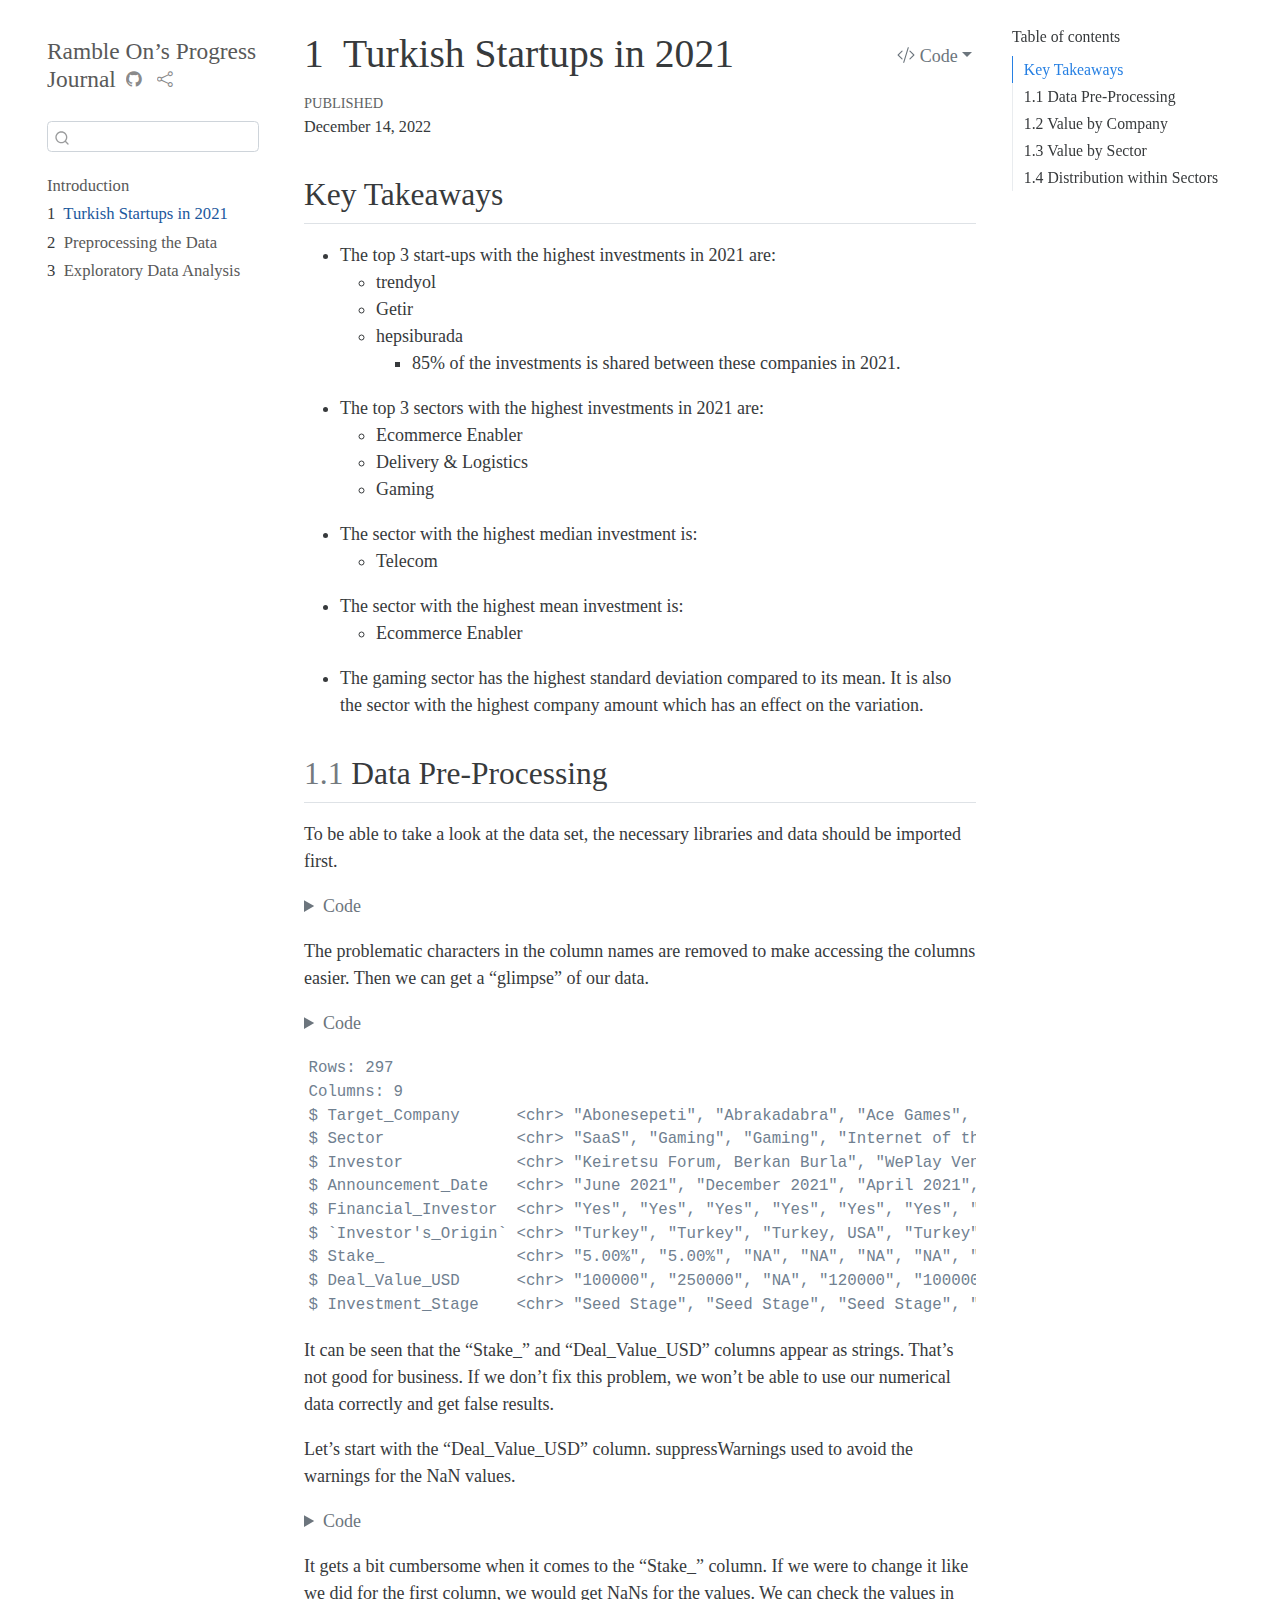
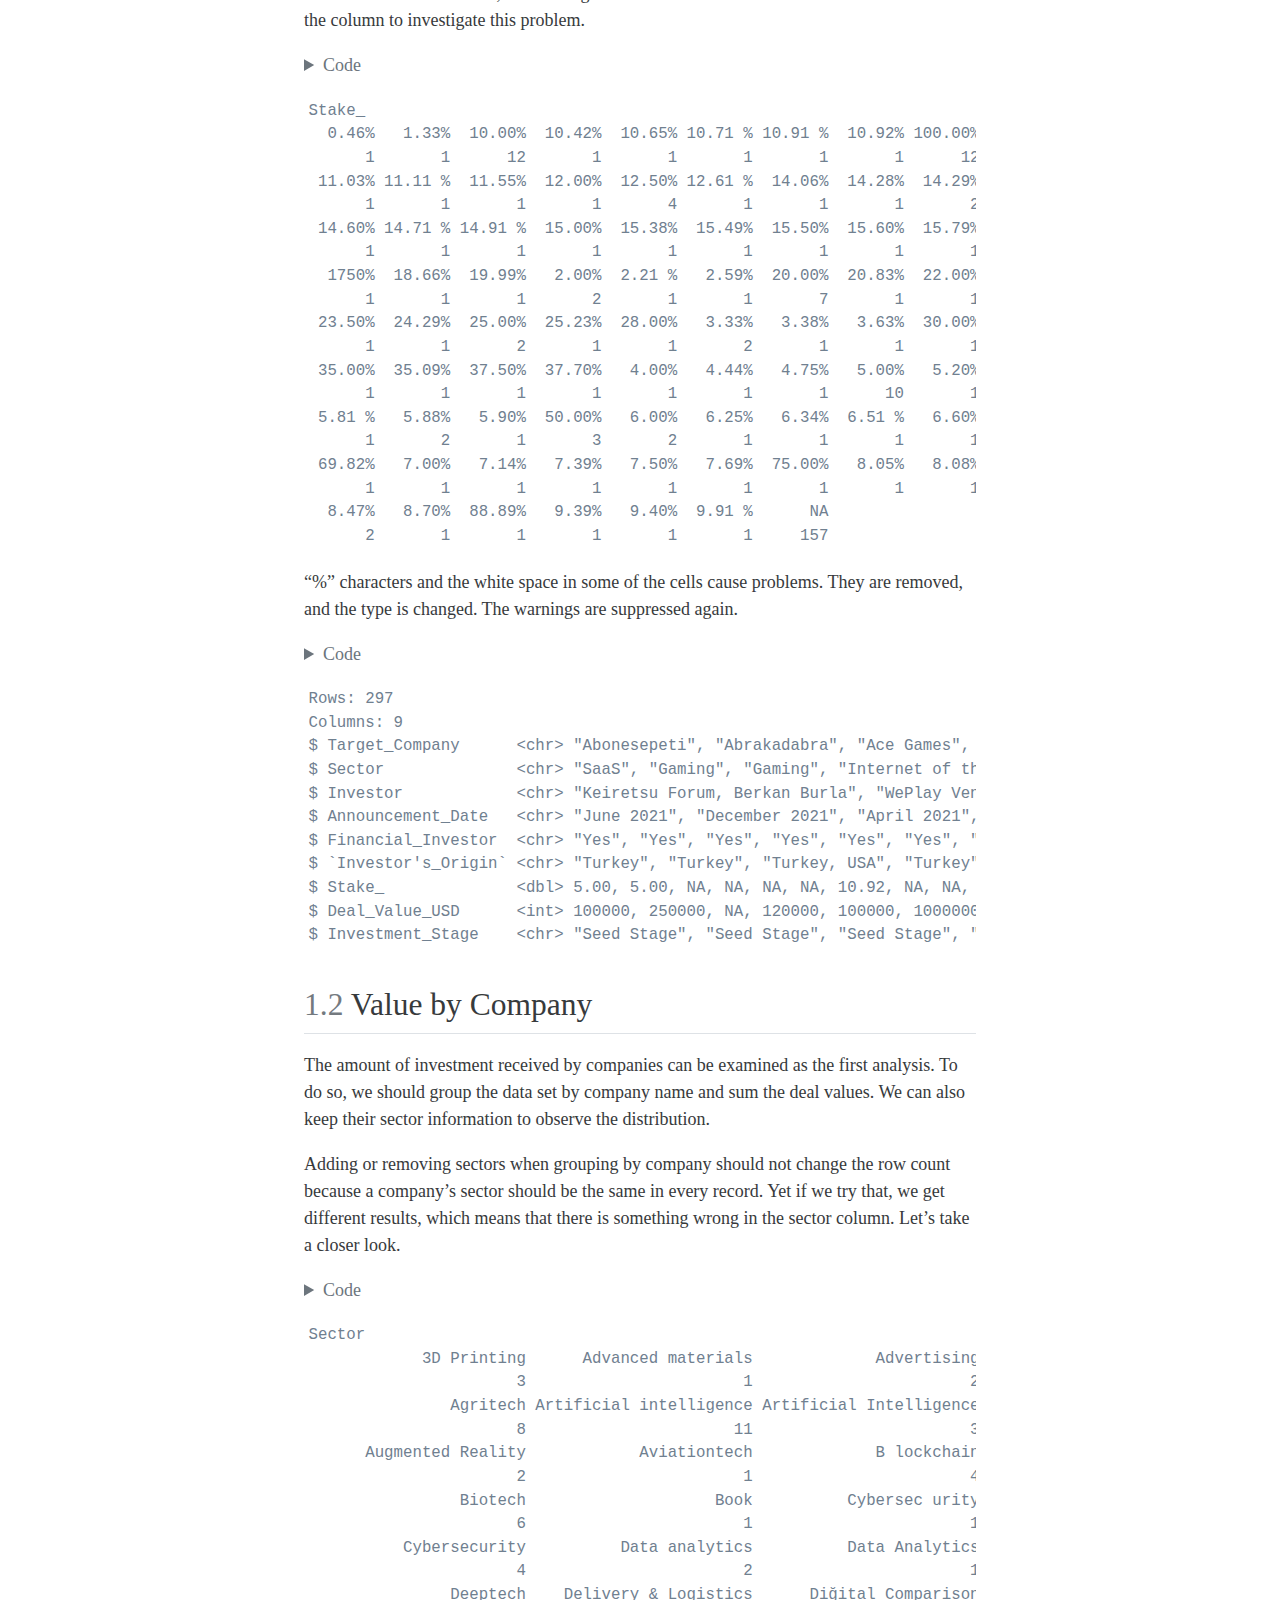
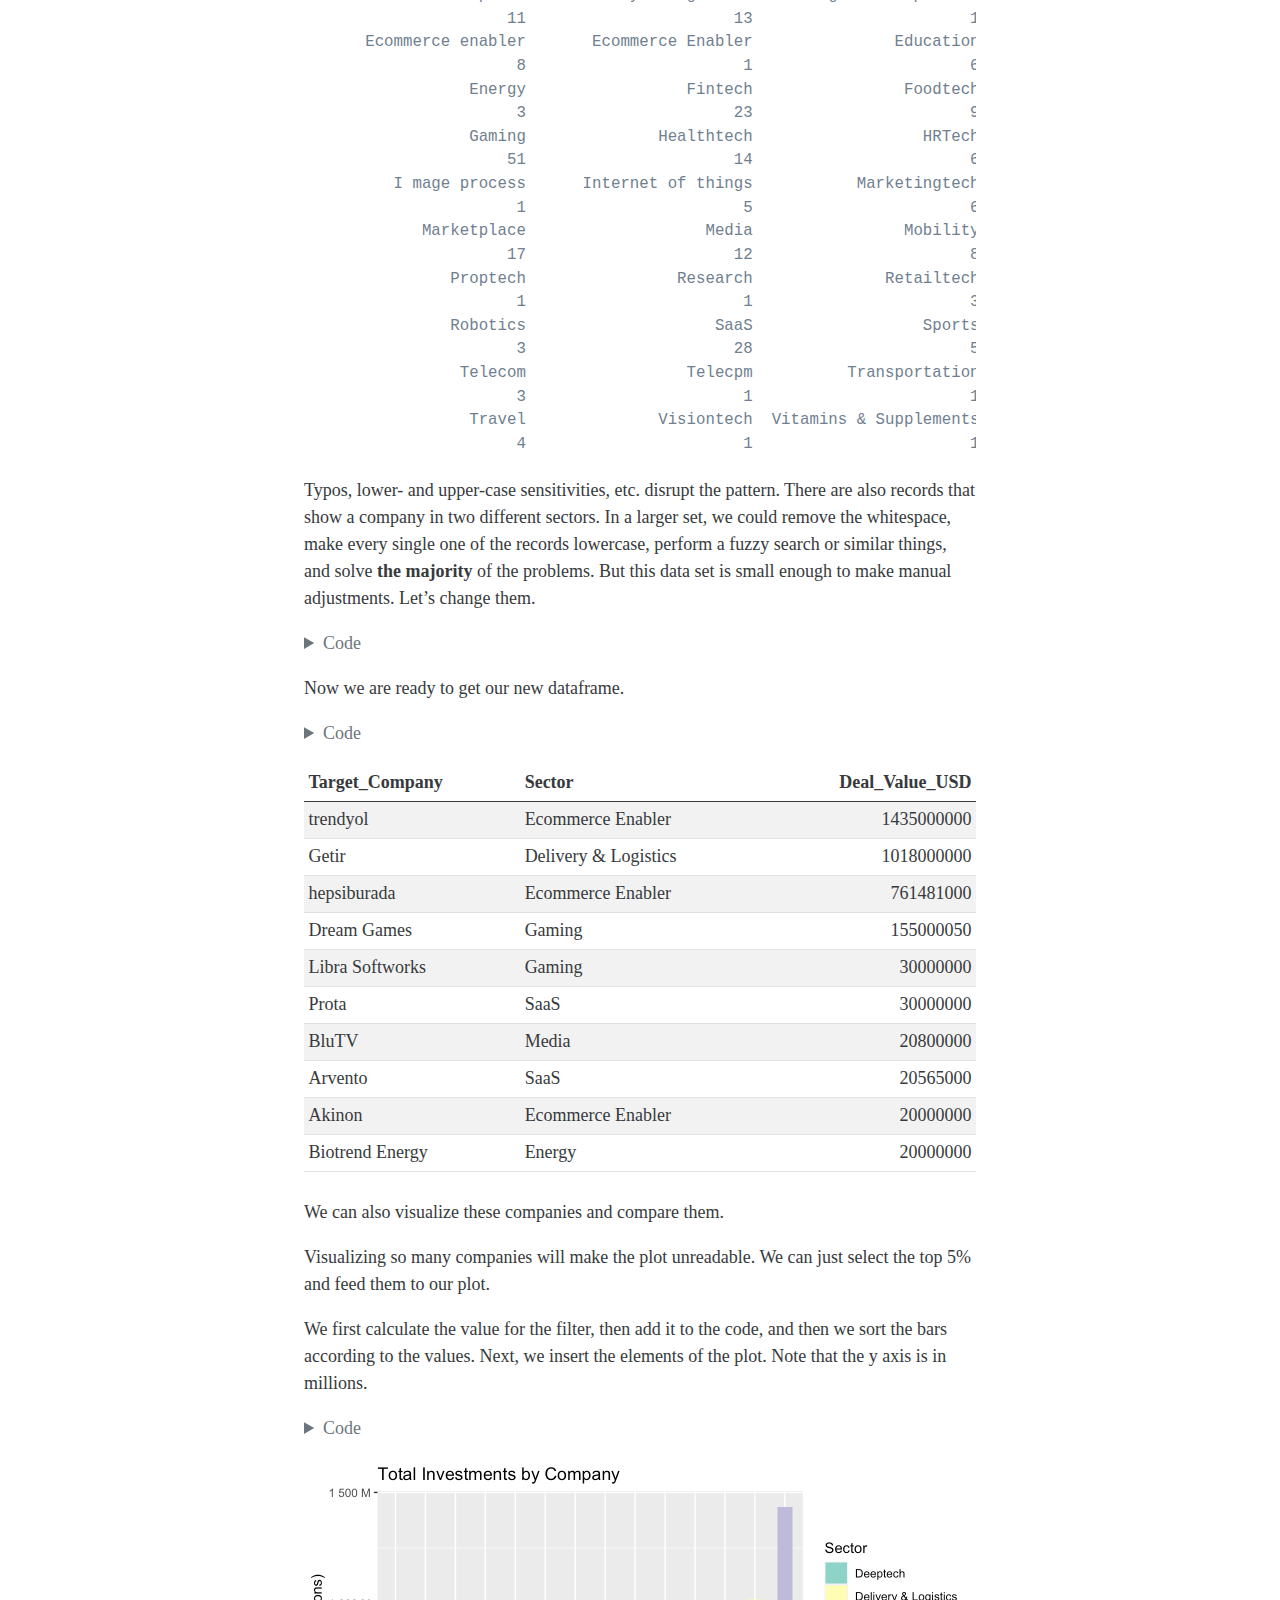
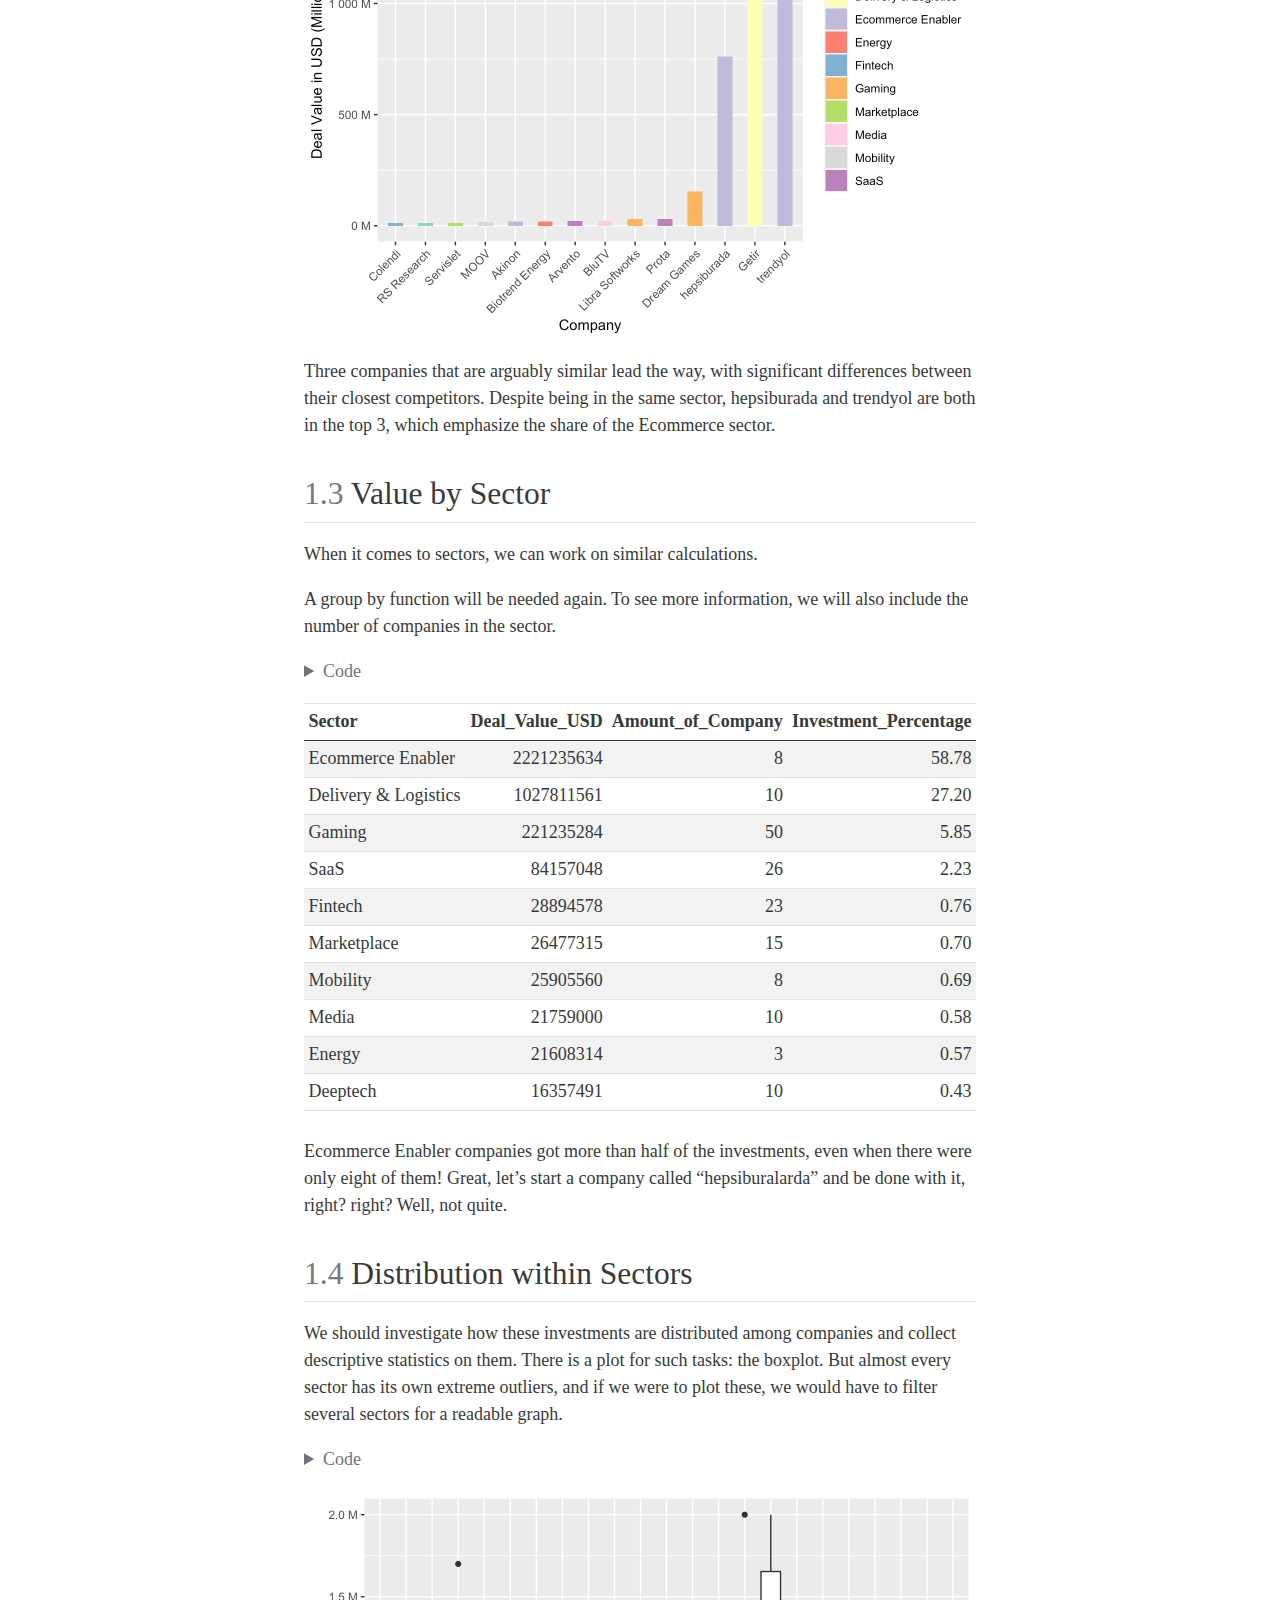
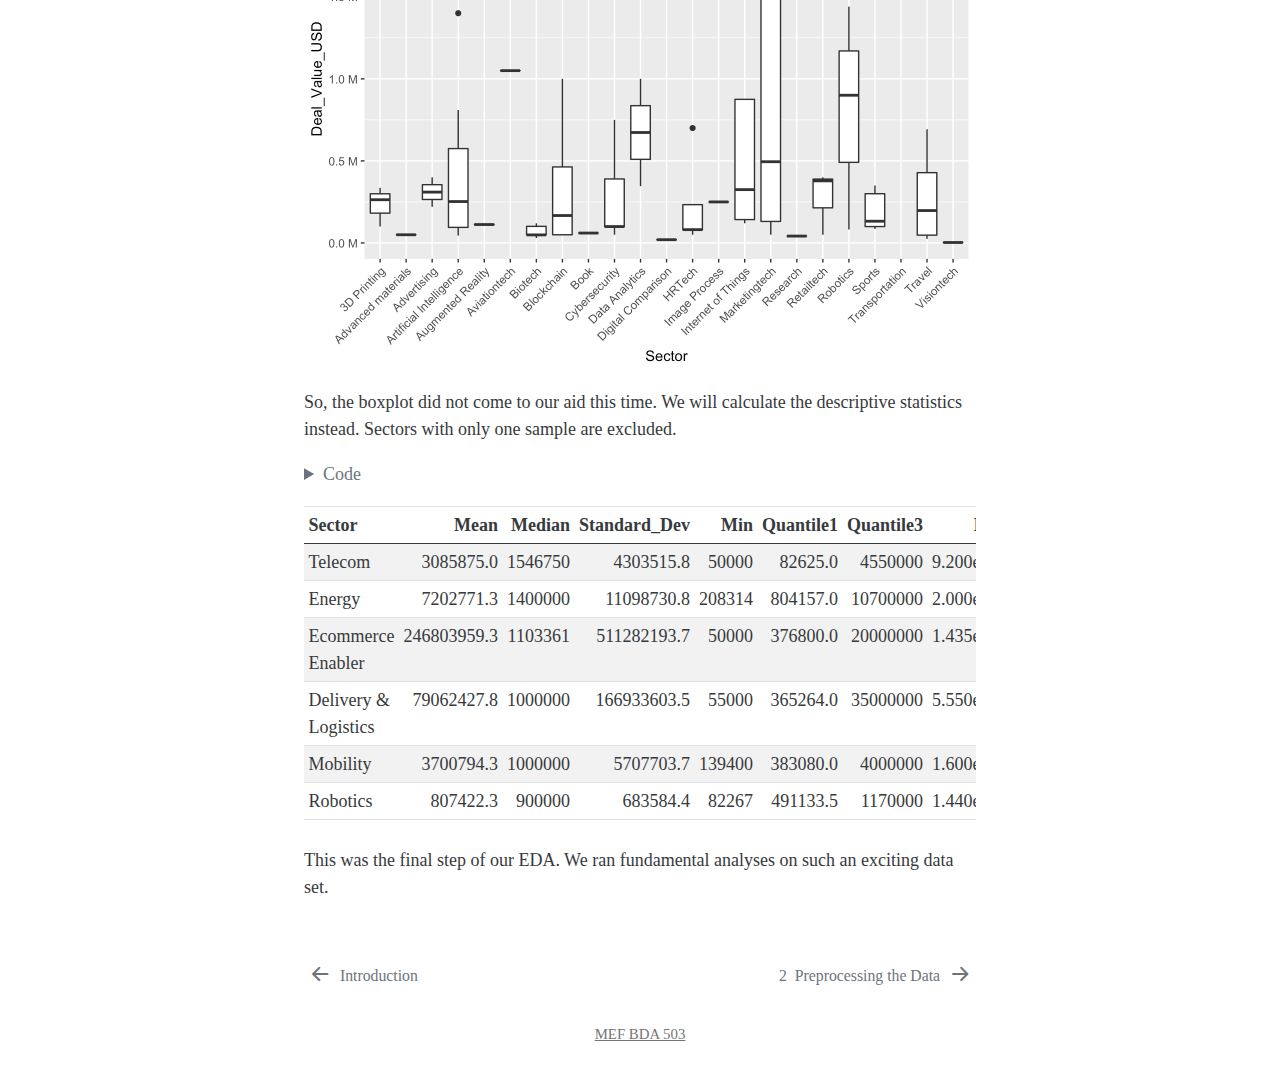
==== docs/assignment1.html @ be157055 "eda-2" ====
<!DOCTYPE html>
<html xmlns="http://www.w3.org/1999/xhtml" lang="en" xml:lang="en"><head>

<meta charset="utf-8">
<meta name="generator" content="quarto-1.1.251">

<meta name="viewport" content="width=device-width, initial-scale=1.0, user-scalable=yes">

<meta name="dcterms.date" content="2022-12-14">

<title>Ramble On’s Progress Journal - 1&nbsp; Turkish Startups in 2021</title>
<style>
code{white-space: pre-wrap;}
span.smallcaps{font-variant: small-caps;}
div.columns{display: flex; gap: min(4vw, 1.5em);}
div.column{flex: auto; overflow-x: auto;}
div.hanging-indent{margin-left: 1.5em; text-indent: -1.5em;}
ul.task-list{list-style: none;}
ul.task-list li input[type="checkbox"] {
  width: 0.8em;
  margin: 0 0.8em 0.2em -1.6em;
  vertical-align: middle;
}
pre > code.sourceCode { white-space: pre; position: relative; }
pre > code.sourceCode > span { display: inline-block; line-height: 1.25; }
pre > code.sourceCode > span:empty { height: 1.2em; }
.sourceCode { overflow: visible; }
code.sourceCode > span { color: inherit; text-decoration: inherit; }
div.sourceCode { margin: 1em 0; }
pre.sourceCode { margin: 0; }
@media screen {
div.sourceCode { overflow: auto; }
}
@media print {
pre > code.sourceCode { white-space: pre-wrap; }
pre > code.sourceCode > span { text-indent: -5em; padding-left: 5em; }
}
pre.numberSource code
  { counter-reset: source-line 0; }
pre.numberSource code > span
  { position: relative; left: -4em; counter-increment: source-line; }
pre.numberSource code > span > a:first-child::before
  { content: counter(source-line);
    position: relative; left: -1em; text-align: right; vertical-align: baseline;
    border: none; display: inline-block;
    -webkit-touch-callout: none; -webkit-user-select: none;
    -khtml-user-select: none; -moz-user-select: none;
    -ms-user-select: none; user-select: none;
    padding: 0 4px; width: 4em;
    color: #aaaaaa;
  }
pre.numberSource { margin-left: 3em; border-left: 1px solid #aaaaaa;  padding-left: 4px; }
div.sourceCode
  {   }
@media screen {
pre > code.sourceCode > span > a:first-child::before { text-decoration: underline; }
}
code span.al { color: #ff0000; font-weight: bold; } /* Alert */
code span.an { color: #60a0b0; font-weight: bold; font-style: italic; } /* Annotation */
code span.at { color: #7d9029; } /* Attribute */
code span.bn { color: #40a070; } /* BaseN */
code span.bu { color: #008000; } /* BuiltIn */
code span.cf { color: #007020; font-weight: bold; } /* ControlFlow */
code span.ch { color: #4070a0; } /* Char */
code span.cn { color: #880000; } /* Constant */
code span.co { color: #60a0b0; font-style: italic; } /* Comment */
code span.cv { color: #60a0b0; font-weight: bold; font-style: italic; } /* CommentVar */
code span.do { color: #ba2121; font-style: italic; } /* Documentation */
code span.dt { color: #902000; } /* DataType */
code span.dv { color: #40a070; } /* DecVal */
code span.er { color: #ff0000; font-weight: bold; } /* Error */
code span.ex { } /* Extension */
code span.fl { color: #40a070; } /* Float */
code span.fu { color: #06287e; } /* Function */
code span.im { color: #008000; font-weight: bold; } /* Import */
code span.in { color: #60a0b0; font-weight: bold; font-style: italic; } /* Information */
code span.kw { color: #007020; font-weight: bold; } /* Keyword */
code span.op { color: #666666; } /* Operator */
code span.ot { color: #007020; } /* Other */
code span.pp { color: #bc7a00; } /* Preprocessor */
code span.sc { color: #4070a0; } /* SpecialChar */
code span.ss { color: #bb6688; } /* SpecialString */
code span.st { color: #4070a0; } /* String */
code span.va { color: #19177c; } /* Variable */
code span.vs { color: #4070a0; } /* VerbatimString */
code span.wa { color: #60a0b0; font-weight: bold; font-style: italic; } /* Warning */
</style>


<script src="site_libs/quarto-nav/quarto-nav.js"></script>
<script src="site_libs/quarto-nav/headroom.min.js"></script>
<script src="site_libs/clipboard/clipboard.min.js"></script>
<script src="site_libs/quarto-search/autocomplete.umd.js"></script>
<script src="site_libs/quarto-search/fuse.min.js"></script>
<script src="site_libs/quarto-search/quarto-search.js"></script>
<meta name="quarto:offset" content="./">
<link href="./Preprocessing.html" rel="next">
<link href="./index.html" rel="prev">
<script src="site_libs/quarto-html/quarto.js"></script>
<script src="site_libs/quarto-html/popper.min.js"></script>
<script src="site_libs/quarto-html/tippy.umd.min.js"></script>
<script src="site_libs/quarto-html/anchor.min.js"></script>
<link href="site_libs/quarto-html/tippy.css" rel="stylesheet">
<link href="site_libs/quarto-html/quarto-syntax-highlighting.css" rel="stylesheet" id="quarto-text-highlighting-styles">
<script src="site_libs/bootstrap/bootstrap.min.js"></script>
<link href="site_libs/bootstrap/bootstrap-icons.css" rel="stylesheet">
<link href="site_libs/bootstrap/bootstrap.min.css" rel="stylesheet" id="quarto-bootstrap" data-mode="light">
<script id="quarto-search-options" type="application/json">{
  "location": "sidebar",
  "copy-button": false,
  "collapse-after": 3,
  "panel-placement": "start",
  "type": "textbox",
  "limit": 20,
  "language": {
    "search-no-results-text": "No results",
    "search-matching-documents-text": "matching documents",
    "search-copy-link-title": "Copy link to search",
    "search-hide-matches-text": "Hide additional matches",
    "search-more-match-text": "more match in this document",
    "search-more-matches-text": "more matches in this document",
    "search-clear-button-title": "Clear",
    "search-detached-cancel-button-title": "Cancel",
    "search-submit-button-title": "Submit"
  }
}</script>


</head>

<body class="nav-sidebar floating">

<div id="quarto-search-results"></div>
  <header id="quarto-header" class="headroom fixed-top">
  <nav class="quarto-secondary-nav" data-bs-toggle="collapse" data-bs-target="#quarto-sidebar" aria-controls="quarto-sidebar" aria-expanded="false" aria-label="Toggle sidebar navigation" onclick="if (window.quartoToggleHeadroom) { window.quartoToggleHeadroom(); }">
    <div class="container-fluid d-flex justify-content-between">
      <h1 class="quarto-secondary-nav-title"><span class="chapter-number">1</span>&nbsp; <span class="chapter-title">Turkish Startups in 2021</span></h1>
      <button type="button" class="quarto-btn-toggle btn" aria-label="Show secondary navigation">
        <i class="bi bi-chevron-right"></i>
      </button>
    </div>
  </nav>
</header>
<!-- content -->
<div id="quarto-content" class="quarto-container page-columns page-rows-contents page-layout-article">
<!-- sidebar -->
  <nav id="quarto-sidebar" class="sidebar collapse sidebar-navigation floating overflow-auto">
    <div class="pt-lg-2 mt-2 text-left sidebar-header">
    <div class="sidebar-title mb-0 py-0">
      <a href="./">Ramble On’s Progress Journal</a> 
        <div class="sidebar-tools-main">
    <a href="https://github.com/pjournal/mef06g-ramble-on" title="Source Code" class="sidebar-tool px-1"><i class="bi bi-github"></i></a>
    <a href="" title="Share" id="sidebar-tool-dropdown-0" class="sidebar-tool dropdown-toggle px-1" data-bs-toggle="dropdown" aria-expanded="false"><i class="bi bi-share"></i></a>
    <ul class="dropdown-menu" aria-labelledby="sidebar-tool-dropdown-0">
        <li>
          <a class="dropdown-item sidebar-tools-main-item" href="https://twitter.com/intent/tweet?url=|url|">
            <i class="bi bi-bi-twitter pe-1"></i>
          Twitter
          </a>
        </li>
        <li>
          <a class="dropdown-item sidebar-tools-main-item" href="https://www.facebook.com/sharer/sharer.php?u=|url|">
            <i class="bi bi-bi-facebook pe-1"></i>
          Facebook
          </a>
        </li>
    </ul>
</div>
    </div>
      </div>
      <div class="mt-2 flex-shrink-0 align-items-center">
        <div class="sidebar-search">
        <div id="quarto-search" class="" title="Search"></div>
        </div>
      </div>
    <div class="sidebar-menu-container"> 
    <ul class="list-unstyled mt-1">
        <li class="sidebar-item">
  <div class="sidebar-item-container"> 
  <a href="./index.html" class="sidebar-item-text sidebar-link">Introduction</a>
  </div>
</li>
        <li class="sidebar-item">
  <div class="sidebar-item-container"> 
  <a href="./assignment1.html" class="sidebar-item-text sidebar-link active"><span class="chapter-number">1</span>&nbsp; <span class="chapter-title">Turkish Startups in 2021</span></a>
  </div>
</li>
        <li class="sidebar-item">
  <div class="sidebar-item-container"> 
  <a href="./Preprocessing.html" class="sidebar-item-text sidebar-link"><span class="chapter-number">2</span>&nbsp; <span class="chapter-title">Preprocessing the Data</span></a>
  </div>
</li>
        <li class="sidebar-item">
  <div class="sidebar-item-container"> 
  <a href="./Exploratory Data Analysis.html" class="sidebar-item-text sidebar-link"><span class="chapter-number">3</span>&nbsp; <span class="chapter-title">Exploratory Data Analysis</span></a>
  </div>
</li>
    </ul>
    </div>
</nav>
<!-- margin-sidebar -->
    <div id="quarto-margin-sidebar" class="sidebar margin-sidebar">
        <nav id="TOC" role="doc-toc" class="toc-active">
    <h2 id="toc-title">Table of contents</h2>
   
  <ul>
  <li><a href="#key-takeaways" id="toc-key-takeaways" class="nav-link active" data-scroll-target="#key-takeaways">Key Takeaways</a></li>
  <li><a href="#data-pre-processing" id="toc-data-pre-processing" class="nav-link" data-scroll-target="#data-pre-processing"><span class="toc-section-number">1.1</span>  Data Pre-Processing</a></li>
  <li><a href="#value-by-company" id="toc-value-by-company" class="nav-link" data-scroll-target="#value-by-company"><span class="toc-section-number">1.2</span>  Value by Company</a></li>
  <li><a href="#value-by-sector" id="toc-value-by-sector" class="nav-link" data-scroll-target="#value-by-sector"><span class="toc-section-number">1.3</span>  Value by Sector</a></li>
  <li><a href="#distribution-within-sectors" id="toc-distribution-within-sectors" class="nav-link" data-scroll-target="#distribution-within-sectors"><span class="toc-section-number">1.4</span>  Distribution within Sectors</a></li>
  </ul>
</nav>
    </div>
<!-- main -->
<main class="content" id="quarto-document-content">

<header id="title-block-header" class="quarto-title-block default">
<div class="quarto-title">
<div class="quarto-title-block"><div><h1 class="title d-none d-lg-block"><span class="chapter-number">1</span>&nbsp; <span class="chapter-title">Turkish Startups in 2021</span></h1><button type="button" class="btn code-tools-button dropdown-toggle" id="quarto-code-tools-menu" data-bs-toggle="dropdown" aria-expanded="false"><i class="bi"></i> Code</button><ul class="dropdown-menu dropdown-menu-end" aria-labelelledby="quarto-code-tools-menu"><li><a id="quarto-show-all-code" class="dropdown-item" href="javascript:void(0)" role="button">Show All Code</a></li><li><a id="quarto-hide-all-code" class="dropdown-item" href="javascript:void(0)" role="button">Hide All Code</a></li><li><hr class="dropdown-divider"></li><li><a id="quarto-view-source" class="dropdown-item" href="javascript:void(0)" role="button">View Source</a></li></ul></div></div>
</div>



<div class="quarto-title-meta">

    
    <div>
    <div class="quarto-title-meta-heading">Published</div>
    <div class="quarto-title-meta-contents">
      <p class="date">December 14, 2022</p>
    </div>
  </div>
    
  </div>
  

</header>

<style>
body {
  font-family: Calibri;
}
pre {
  color: #708090
}

</style>
<section id="key-takeaways" class="level2 unnumbered">
<h2 class="unnumbered anchored" data-anchor-id="key-takeaways">Key Takeaways</h2>
<ul>
<li>The top 3 start-ups with the highest investments in 2021 are:
<ul>
<li>trendyol</li>
<li>Getir</li>
<li>hepsiburada
<ul>
<li>85% of the investments is shared between these companies in 2021.</li>
</ul></li>
</ul></li>
<li>The top 3 sectors with the highest investments in 2021 are:
<ul>
<li>Ecommerce Enabler</li>
<li>Delivery &amp; Logistics</li>
<li>Gaming</li>
</ul></li>
<li>The sector with the highest median investment is:
<ul>
<li>Telecom</li>
</ul></li>
<li>The sector with the highest mean investment is:
<ul>
<li>Ecommerce Enabler</li>
</ul></li>
<li>The gaming sector has the highest standard deviation compared to its mean. It is also the sector with the highest company amount which has an effect on the variation.</li>
</ul>
</section>
<section id="data-pre-processing" class="level2" data-number="1.1">
<h2 data-number="1.1" class="anchored" data-anchor-id="data-pre-processing"><span class="header-section-number">1.1</span> Data Pre-Processing</h2>
<p>To be able to take a look at the data set, the necessary libraries and data should be imported first.</p>
<div class="cell">
<details>
<summary>Code</summary>
<div class="sourceCode cell-code" id="cb1"><pre class="sourceCode r code-with-copy"><code class="sourceCode r"><span id="cb1-1"><a href="#cb1-1" aria-hidden="true" tabindex="-1"></a><span class="co"># install.packages("readxl")</span></span>
<span id="cb1-2"><a href="#cb1-2" aria-hidden="true" tabindex="-1"></a><span class="co"># install.package(kni)</span></span>
<span id="cb1-3"><a href="#cb1-3" aria-hidden="true" tabindex="-1"></a><span class="fu">library</span>(readxl)</span>
<span id="cb1-4"><a href="#cb1-4" aria-hidden="true" tabindex="-1"></a><span class="fu">library</span>(knitr)</span>
<span id="cb1-5"><a href="#cb1-5" aria-hidden="true" tabindex="-1"></a><span class="fu">library</span>(ggplot2)</span>
<span id="cb1-6"><a href="#cb1-6" aria-hidden="true" tabindex="-1"></a><span class="fu">library</span>(dplyr)</span>
<span id="cb1-7"><a href="#cb1-7" aria-hidden="true" tabindex="-1"></a><span class="fu">library</span>(scales)</span>
<span id="cb1-8"><a href="#cb1-8" aria-hidden="true" tabindex="-1"></a>df <span class="ot">&lt;-</span> readxl<span class="sc">::</span><span class="fu">read_excel</span>(<span class="st">"assignment1/startup_deals_2021.xlsx"</span>)</span></code><button title="Copy to Clipboard" class="code-copy-button"><i class="bi"></i></button></pre></div>
</details>
</div>
<p>The problematic characters in the column names are removed to make accessing the columns easier. Then we can get a “glimpse” of our data.</p>
<div class="cell">
<details>
<summary>Code</summary>
<div class="sourceCode cell-code" id="cb2"><pre class="sourceCode r code-with-copy"><code class="sourceCode r"><span id="cb2-1"><a href="#cb2-1" aria-hidden="true" tabindex="-1"></a><span class="fu">names</span>(df) <span class="ot">&lt;-</span> <span class="fu">gsub</span>(<span class="st">"%"</span>, <span class="st">""</span>, <span class="fu">names</span>(df))</span>
<span id="cb2-2"><a href="#cb2-2" aria-hidden="true" tabindex="-1"></a><span class="fu">names</span>(df) <span class="ot">&lt;-</span> <span class="fu">gsub</span>(<span class="st">" "</span>, <span class="st">"_"</span>, <span class="fu">names</span>(df))</span>
<span id="cb2-3"><a href="#cb2-3" aria-hidden="true" tabindex="-1"></a><span class="fu">names</span>(df) <span class="ot">&lt;-</span> <span class="fu">gsub</span>(<span class="st">"[()]"</span>, <span class="st">""</span>, <span class="fu">names</span>(df))</span>
<span id="cb2-4"><a href="#cb2-4" aria-hidden="true" tabindex="-1"></a><span class="fu">glimpse</span>(df)</span></code><button title="Copy to Clipboard" class="code-copy-button"><i class="bi"></i></button></pre></div>
</details>
<div class="cell-output cell-output-stdout">
<pre><code>Rows: 297
Columns: 9
$ Target_Company      &lt;chr&gt; "Abonesepeti", "Abrakadabra", "Ace Games", "Adlema…
$ Sector              &lt;chr&gt; "SaaS", "Gaming", "Gaming", "Internet of things", …
$ Investor            &lt;chr&gt; "Keiretsu Forum, Berkan Burla", "WePlay Ventures",…
$ Announcement_Date   &lt;chr&gt; "June 2021", "December 2021", "April 2021", "June …
$ Financial_Investor  &lt;chr&gt; "Yes", "Yes", "Yes", "Yes", "Yes", "Yes", "Yes", "…
$ `Investor's_Origin` &lt;chr&gt; "Turkey", "Turkey", "Turkey, USA", "Turkey", "Turk…
$ Stake_              &lt;chr&gt; "5.00%", "5.00%", "NA", "NA", "NA", "NA", "10.92%"…
$ Deal_Value_USD      &lt;chr&gt; "100000", "250000", "NA", "120000", "100000", "100…
$ Investment_Stage    &lt;chr&gt; "Seed Stage", "Seed Stage", "Seed Stage", "Seed St…</code></pre>
</div>
</div>
<p>It can be seen that the “Stake_” and “Deal_Value_USD” columns appear as strings. That’s not good for business. If we don’t fix this problem, we won’t be able to use our numerical data correctly and get false results.</p>
<p>Let’s start with the “Deal_Value_USD” column. suppressWarnings used to avoid the warnings for the NaN values.</p>
<div class="cell">
<details>
<summary>Code</summary>
<div class="sourceCode cell-code" id="cb4"><pre class="sourceCode r code-with-copy"><code class="sourceCode r"><span id="cb4-1"><a href="#cb4-1" aria-hidden="true" tabindex="-1"></a>df<span class="sc">$</span><span class="st">"Deal_Value_USD"</span><span class="ot">&lt;-</span> <span class="fu">suppressWarnings</span>(<span class="fu">as.integer</span>(df<span class="sc">$</span><span class="st">"Deal_Value_USD"</span>))</span></code><button title="Copy to Clipboard" class="code-copy-button"><i class="bi"></i></button></pre></div>
</details>
</div>
<p>It gets a bit cumbersome when it comes to the “Stake_” column. If we were to change it like we did for the first column, we would get NaNs for the values. We can check the values in the column to investigate this problem.</p>
<div class="cell">
<details>
<summary>Code</summary>
<div class="sourceCode cell-code" id="cb5"><pre class="sourceCode r code-with-copy"><code class="sourceCode r"><span id="cb5-1"><a href="#cb5-1" aria-hidden="true" tabindex="-1"></a><span class="fu">table</span>(df[<span class="st">"Stake_"</span>])</span></code><button title="Copy to Clipboard" class="code-copy-button"><i class="bi"></i></button></pre></div>
</details>
<div class="cell-output cell-output-stdout">
<pre><code>Stake_
  0.46%   1.33%  10.00%  10.42%  10.65% 10.71 % 10.91 %  10.92% 100.00%  11.00% 
      1       1      12       1       1       1       1       1      12       2 
 11.03% 11.11 %  11.55%  12.00%  12.50% 12.61 %  14.06%  14.28%  14.29%  14.30% 
      1       1       1       1       4       1       1       1       2       1 
 14.60% 14.71 % 14.91 %  15.00%  15.38%  15.49%  15.50%  15.60%  15.79%  16.13% 
      1       1       1       1       1       1       1       1       1       2 
  1750%  18.66%  19.99%   2.00%  2.21 %   2.59%  20.00%  20.83%  22.00%  22.73% 
      1       1       1       2       1       1       7       1       1       1 
 23.50%  24.29%  25.00%  25.23%  28.00%   3.33%   3.38%   3.63%  30.00%  33.33% 
      1       1       2       1       1       2       1       1       1       1 
 35.00%  35.09%  37.50%  37.70%   4.00%   4.44%   4.75%   5.00%   5.20%   5.67% 
      1       1       1       1       1       1       1      10       1       1 
 5.81 %   5.88%   5.90%  50.00%   6.00%   6.25%   6.34%  6.51 %   6.60%  60.00% 
      1       2       1       3       2       1       1       1       1       4 
 69.82%   7.00%   7.14%   7.39%   7.50%   7.69%  75.00%   8.05%   8.08%   8.33% 
      1       1       1       1       1       1       1       1       1       1 
  8.47%   8.70%  88.89%   9.39%   9.40%  9.91 %      NA 
      2       1       1       1       1       1     157 </code></pre>
</div>
</div>
<p>“%” characters and the white space in some of the cells cause problems. They are removed, and the type is changed. The warnings are suppressed again.</p>
<div class="cell">
<details>
<summary>Code</summary>
<div class="sourceCode cell-code" id="cb7"><pre class="sourceCode r code-with-copy"><code class="sourceCode r"><span id="cb7-1"><a href="#cb7-1" aria-hidden="true" tabindex="-1"></a>df<span class="sc">$</span><span class="st">"Stake_"</span><span class="ot">&lt;-</span> <span class="fu">gsub</span>(<span class="st">"%"</span>,<span class="st">""</span>, df<span class="sc">$</span><span class="st">"Stake_"</span>) <span class="sc">%&gt;%</span> <span class="fu">trimws</span>(df<span class="sc">$</span><span class="st">"Stake_"</span>, <span class="at">which =</span> <span class="fu">c</span>(<span class="st">"both"</span>)) <span class="sc">%&gt;%</span> <span class="fu">as.numeric</span>(df<span class="sc">$</span><span class="st">"Stake_"</span>)</span>
<span id="cb7-2"><a href="#cb7-2" aria-hidden="true" tabindex="-1"></a><span class="fu">glimpse</span>(df)</span></code><button title="Copy to Clipboard" class="code-copy-button"><i class="bi"></i></button></pre></div>
</details>
<div class="cell-output cell-output-stdout">
<pre><code>Rows: 297
Columns: 9
$ Target_Company      &lt;chr&gt; "Abonesepeti", "Abrakadabra", "Ace Games", "Adlema…
$ Sector              &lt;chr&gt; "SaaS", "Gaming", "Gaming", "Internet of things", …
$ Investor            &lt;chr&gt; "Keiretsu Forum, Berkan Burla", "WePlay Ventures",…
$ Announcement_Date   &lt;chr&gt; "June 2021", "December 2021", "April 2021", "June …
$ Financial_Investor  &lt;chr&gt; "Yes", "Yes", "Yes", "Yes", "Yes", "Yes", "Yes", "…
$ `Investor's_Origin` &lt;chr&gt; "Turkey", "Turkey", "Turkey, USA", "Turkey", "Turk…
$ Stake_              &lt;dbl&gt; 5.00, 5.00, NA, NA, NA, NA, 10.92, NA, NA, 15.38, …
$ Deal_Value_USD      &lt;int&gt; 100000, 250000, NA, 120000, 100000, 1000000, 25000…
$ Investment_Stage    &lt;chr&gt; "Seed Stage", "Seed Stage", "Seed Stage", "Seed St…</code></pre>
</div>
</div>
</section>
<section id="value-by-company" class="level2" data-number="1.2">
<h2 data-number="1.2" class="anchored" data-anchor-id="value-by-company"><span class="header-section-number">1.2</span> Value by Company</h2>
<p>The amount of investment received by companies can be examined as the first analysis. To do so, we should group the data set by company name and sum the deal values. We can also keep their sector information to observe the distribution.</p>
<p>Adding or removing sectors when grouping by company should not change the row count because a company’s sector should be the same in every record. Yet if we try that, we get different results, which means that there is something wrong in the sector column. Let’s take a closer look.</p>
<div class="cell">
<details>
<summary>Code</summary>
<div class="sourceCode cell-code" id="cb9"><pre class="sourceCode r code-with-copy"><code class="sourceCode r"><span id="cb9-1"><a href="#cb9-1" aria-hidden="true" tabindex="-1"></a><span class="fu">table</span>(df[<span class="st">"Sector"</span>])</span></code><button title="Copy to Clipboard" class="code-copy-button"><i class="bi"></i></button></pre></div>
</details>
<div class="cell-output cell-output-stdout">
<pre><code>Sector
            3D Printing      Advanced materials             Advertising 
                      3                       1                       2 
               Agritech Artificial intelligence Artificial Intelligence 
                      8                      11                       3 
      Augmented Reality            Aviationtech             B lockchain 
                      2                       1                       4 
                Biotech                    Book          Cybersec urity 
                      6                       1                       1 
          Cybersecurity          Data analytics          Data Analytics 
                      4                       2                       1 
               Deeptech    Delivery &amp; Logistics      Diğital Comparison 
                     11                      13                       1 
      Ecommerce enabler       Ecommerce Enabler               Education 
                      8                       1                       6 
                 Energy                 Fintech                Foodtech 
                      3                      23                       9 
                 Gaming              Healthtech                  HRTech 
                     51                      14                       6 
         I mage process      Internet of things           Marketingtech 
                      1                       5                       6 
            Marketplace                   Media                Mobility 
                     17                      12                       8 
               Proptech                Research              Retailtech 
                      1                       1                       3 
               Robotics                    SaaS                  Sports 
                      3                      28                       5 
                Telecom                 Telecpm          Transportation 
                      3                       1                       1 
                 Travel              Visiontech  Vitamins &amp; Supplements 
                      4                       1                       1 </code></pre>
</div>
</div>
<p>Typos, lower- and upper-case sensitivities, etc. disrupt the pattern. There are also records that show a company in two different sectors. In a larger set, we could remove the whitespace, make every single one of the records lowercase, perform a fuzzy search or similar things, and solve <strong>the majority</strong> of the problems. But this data set is small enough to make manual adjustments. Let’s change them.</p>
<div class="cell">
<details>
<summary>Code</summary>
<div class="sourceCode cell-code" id="cb11"><pre class="sourceCode r code-with-copy"><code class="sourceCode r"><span id="cb11-1"><a href="#cb11-1" aria-hidden="true" tabindex="-1"></a>df<span class="sc">$</span>Sector[df<span class="sc">$</span>Sector <span class="sc">==</span> <span class="st">"Artificial intelligence"</span>] <span class="ot">&lt;-</span> <span class="st">"Artificial Intelligence"</span></span>
<span id="cb11-2"><a href="#cb11-2" aria-hidden="true" tabindex="-1"></a>df<span class="sc">$</span>Sector[df<span class="sc">$</span>Sector <span class="sc">==</span> <span class="st">"B lockchain"</span>] <span class="ot">&lt;-</span> <span class="st">"Blockchain"</span></span>
<span id="cb11-3"><a href="#cb11-3" aria-hidden="true" tabindex="-1"></a>df<span class="sc">$</span>Sector[df<span class="sc">$</span>Sector <span class="sc">==</span> <span class="st">"Cybersec urity"</span>] <span class="ot">&lt;-</span> <span class="st">"Cybersecurity"</span></span>
<span id="cb11-4"><a href="#cb11-4" aria-hidden="true" tabindex="-1"></a>df<span class="sc">$</span>Sector[df<span class="sc">$</span>Sector <span class="sc">==</span> <span class="st">"Data analytics"</span>] <span class="ot">&lt;-</span> <span class="st">"Data Analytics"</span></span>
<span id="cb11-5"><a href="#cb11-5" aria-hidden="true" tabindex="-1"></a>df<span class="sc">$</span>Sector[df<span class="sc">$</span>Sector <span class="sc">==</span> <span class="st">"Diğital Comparison"</span>] <span class="ot">&lt;-</span> <span class="st">"Digital Comparison"</span></span>
<span id="cb11-6"><a href="#cb11-6" aria-hidden="true" tabindex="-1"></a>df<span class="sc">$</span>Sector[df<span class="sc">$</span>Sector <span class="sc">==</span> <span class="st">"Ecommerce enabler"</span>] <span class="ot">&lt;-</span> <span class="st">"Ecommerce Enabler"</span></span>
<span id="cb11-7"><a href="#cb11-7" aria-hidden="true" tabindex="-1"></a>df<span class="sc">$</span>Sector[df<span class="sc">$</span>Sector <span class="sc">==</span> <span class="st">"I mage process"</span>] <span class="ot">&lt;-</span> <span class="st">"Image Process"</span></span>
<span id="cb11-8"><a href="#cb11-8" aria-hidden="true" tabindex="-1"></a>df<span class="sc">$</span>Sector[df<span class="sc">$</span>Sector <span class="sc">==</span> <span class="st">"Internet of things"</span>] <span class="ot">&lt;-</span> <span class="st">"Internet of Things"</span></span>
<span id="cb11-9"><a href="#cb11-9" aria-hidden="true" tabindex="-1"></a>df<span class="sc">$</span>Sector[df<span class="sc">$</span>Sector <span class="sc">==</span> <span class="st">"Telecpm"</span>] <span class="ot">&lt;-</span> <span class="st">"Telecom"</span></span>
<span id="cb11-10"><a href="#cb11-10" aria-hidden="true" tabindex="-1"></a></span>
<span id="cb11-11"><a href="#cb11-11" aria-hidden="true" tabindex="-1"></a>df<span class="sc">$</span>Sector[df<span class="sc">$</span>Target_Company <span class="sc">==</span> <span class="st">"ART Labs"</span>] <span class="ot">&lt;-</span> <span class="st">"Artificial Intelligence"</span></span>
<span id="cb11-12"><a href="#cb11-12" aria-hidden="true" tabindex="-1"></a>df<span class="sc">$</span>Sector[df<span class="sc">$</span>Target_Company <span class="sc">==</span> <span class="st">"Juphy"</span>] <span class="ot">&lt;-</span> <span class="st">"SaaS"</span></span></code><button title="Copy to Clipboard" class="code-copy-button"><i class="bi"></i></button></pre></div>
</details>
</div>
<p>Now we are ready to get our new dataframe.</p>
<div class="cell">
<details>
<summary>Code</summary>
<div class="sourceCode cell-code" id="cb12"><pre class="sourceCode r code-with-copy"><code class="sourceCode r"><span id="cb12-1"><a href="#cb12-1" aria-hidden="true" tabindex="-1"></a><span class="fu">suppressMessages</span>(comp_grouped <span class="ot">&lt;-</span> df <span class="sc">%&gt;%</span></span>
<span id="cb12-2"><a href="#cb12-2" aria-hidden="true" tabindex="-1"></a>  <span class="fu">group_by</span>(Target_Company, Sector) <span class="sc">%&gt;%</span></span>
<span id="cb12-3"><a href="#cb12-3" aria-hidden="true" tabindex="-1"></a>  <span class="fu">summarize</span>(<span class="at">Deal_Value_USD =</span> <span class="fu">sum</span>(Deal_Value_USD, <span class="at">na.rm=</span>T))<span class="sc">%&gt;%</span></span>
<span id="cb12-4"><a href="#cb12-4" aria-hidden="true" tabindex="-1"></a>  <span class="fu">arrange</span>(<span class="fu">desc</span>(Deal_Value_USD)))</span>
<span id="cb12-5"><a href="#cb12-5" aria-hidden="true" tabindex="-1"></a></span>
<span id="cb12-6"><a href="#cb12-6" aria-hidden="true" tabindex="-1"></a><span class="fu">kable</span>(<span class="fu">head</span>(comp_grouped, <span class="dv">10</span>))</span></code><button title="Copy to Clipboard" class="code-copy-button"><i class="bi"></i></button></pre></div>
</details>
<div class="cell-output-display">
<table class="table table-sm table-striped">
<thead>
<tr class="header">
<th style="text-align: left;">Target_Company</th>
<th style="text-align: left;">Sector</th>
<th style="text-align: right;">Deal_Value_USD</th>
</tr>
</thead>
<tbody>
<tr class="odd">
<td style="text-align: left;">trendyol</td>
<td style="text-align: left;">Ecommerce Enabler</td>
<td style="text-align: right;">1435000000</td>
</tr>
<tr class="even">
<td style="text-align: left;">Getir</td>
<td style="text-align: left;">Delivery &amp; Logistics</td>
<td style="text-align: right;">1018000000</td>
</tr>
<tr class="odd">
<td style="text-align: left;">hepsiburada</td>
<td style="text-align: left;">Ecommerce Enabler</td>
<td style="text-align: right;">761481000</td>
</tr>
<tr class="even">
<td style="text-align: left;">Dream Games</td>
<td style="text-align: left;">Gaming</td>
<td style="text-align: right;">155000050</td>
</tr>
<tr class="odd">
<td style="text-align: left;">Libra Softworks</td>
<td style="text-align: left;">Gaming</td>
<td style="text-align: right;">30000000</td>
</tr>
<tr class="even">
<td style="text-align: left;">Prota</td>
<td style="text-align: left;">SaaS</td>
<td style="text-align: right;">30000000</td>
</tr>
<tr class="odd">
<td style="text-align: left;">BluTV</td>
<td style="text-align: left;">Media</td>
<td style="text-align: right;">20800000</td>
</tr>
<tr class="even">
<td style="text-align: left;">Arvento</td>
<td style="text-align: left;">SaaS</td>
<td style="text-align: right;">20565000</td>
</tr>
<tr class="odd">
<td style="text-align: left;">Akinon</td>
<td style="text-align: left;">Ecommerce Enabler</td>
<td style="text-align: right;">20000000</td>
</tr>
<tr class="even">
<td style="text-align: left;">Biotrend Energy</td>
<td style="text-align: left;">Energy</td>
<td style="text-align: right;">20000000</td>
</tr>
</tbody>
</table>
</div>
</div>
<p>We can also visualize these companies and compare them.</p>
<p>Visualizing so many companies will make the plot unreadable. We can just select the top 5% and feed them to our plot.</p>
<p>We first calculate the value for the filter, then add it to the code, and then we sort the bars according to the values. Next, we insert the elements of the plot. Note that the y axis is in millions.</p>
<div class="cell">
<details>
<summary>Code</summary>
<div class="sourceCode cell-code" id="cb13"><pre class="sourceCode r code-with-copy"><code class="sourceCode r"><span id="cb13-1"><a href="#cb13-1" aria-hidden="true" tabindex="-1"></a>qu <span class="ot">&lt;-</span> <span class="fu">quantile</span>(comp_grouped<span class="sc">$</span>Deal_Value_USD, <span class="at">probs =</span> <span class="fl">0.95</span>, <span class="at">na.rm =</span> <span class="cn">TRUE</span>)</span>
<span id="cb13-2"><a href="#cb13-2" aria-hidden="true" tabindex="-1"></a></span>
<span id="cb13-3"><a href="#cb13-3" aria-hidden="true" tabindex="-1"></a>comp_grouped <span class="sc">%&gt;%</span> <span class="fu">filter</span>(Deal_Value_USD <span class="sc">&gt;=</span> qu) <span class="sc">%&gt;%</span></span>
<span id="cb13-4"><a href="#cb13-4" aria-hidden="true" tabindex="-1"></a>  <span class="fu">ggplot</span>(<span class="fu">aes</span>(<span class="at">x =</span> <span class="fu">reorder</span>(Target_Company, <span class="sc">+</span>Deal_Value_USD),<span class="at">y =</span> Deal_Value_USD, </span>
<span id="cb13-5"><a href="#cb13-5" aria-hidden="true" tabindex="-1"></a>             <span class="at">fill =</span> Sector))<span class="sc">+</span> <span class="fu">scale_fill_brewer</span>(<span class="at">palette=</span><span class="st">"Set3"</span>) <span class="sc">+</span></span>
<span id="cb13-6"><a href="#cb13-6" aria-hidden="true" tabindex="-1"></a>  <span class="fu">geom_col</span>(<span class="at">width =</span> <span class="fl">0.5</span>) <span class="sc">+</span> <span class="fu">theme</span>(<span class="at">axis.text.x =</span> <span class="fu">element_text</span>(<span class="at">angle =</span> <span class="dv">45</span>, <span class="at">hjust=</span><span class="dv">1</span>)) <span class="sc">+</span> </span>
<span id="cb13-7"><a href="#cb13-7" aria-hidden="true" tabindex="-1"></a>  <span class="fu">ggtitle</span>(<span class="st">"Total Investments by Company"</span>) <span class="sc">+</span></span>
<span id="cb13-8"><a href="#cb13-8" aria-hidden="true" tabindex="-1"></a>  <span class="fu">xlab</span>(<span class="st">"Company"</span>) <span class="sc">+</span> <span class="fu">ylab</span>(<span class="st">"Deal Value in USD (Millions)"</span>) <span class="sc">+</span> </span>
<span id="cb13-9"><a href="#cb13-9" aria-hidden="true" tabindex="-1"></a>  <span class="fu">scale_y_continuous</span>(<span class="at">labels =</span> <span class="fu">label_number</span>(<span class="at">suffix =</span> <span class="st">" M"</span>, <span class="at">scale =</span> <span class="fl">1e-6</span>))</span></code><button title="Copy to Clipboard" class="code-copy-button"><i class="bi"></i></button></pre></div>
</details>
<div class="cell-output-display">
<p><img src="assignment1_files/figure-html/unnamed-chunk-7-1.png" class="img-fluid" width="672"></p>
</div>
</div>
<p>Three companies that are arguably similar lead the way, with significant differences between their closest competitors. Despite being in the same sector, hepsiburada and trendyol are both in the top 3, which emphasize the share of the Ecommerce sector.</p>
</section>
<section id="value-by-sector" class="level2" data-number="1.3">
<h2 data-number="1.3" class="anchored" data-anchor-id="value-by-sector"><span class="header-section-number">1.3</span> Value by Sector</h2>
<p>When it comes to sectors, we can work on similar calculations.</p>
<p>A group by function will be needed again. To see more information, we will also include the number of companies in the sector.</p>
<div class="cell">
<details>
<summary>Code</summary>
<div class="sourceCode cell-code" id="cb14"><pre class="sourceCode r code-with-copy"><code class="sourceCode r"><span id="cb14-1"><a href="#cb14-1" aria-hidden="true" tabindex="-1"></a>sum_deal <span class="ot">=</span> <span class="fu">sum</span>(df<span class="sc">$</span>Deal_Value_USD, <span class="at">na.rm =</span> T)</span>
<span id="cb14-2"><a href="#cb14-2" aria-hidden="true" tabindex="-1"></a></span>
<span id="cb14-3"><a href="#cb14-3" aria-hidden="true" tabindex="-1"></a>sec_grouped <span class="ot">&lt;-</span> df <span class="sc">%&gt;%</span></span>
<span id="cb14-4"><a href="#cb14-4" aria-hidden="true" tabindex="-1"></a>  <span class="fu">group_by</span>(Sector) <span class="sc">%&gt;%</span></span>
<span id="cb14-5"><a href="#cb14-5" aria-hidden="true" tabindex="-1"></a>  <span class="fu">summarize</span>(<span class="at">Deal_Value_USD =</span> <span class="fu">sum</span>(Deal_Value_USD, <span class="at">na.rm=</span>T), <span class="at">Amount_of_Company =</span> <span class="fu">n_distinct</span>(Target_Company))<span class="sc">%&gt;%</span></span>
<span id="cb14-6"><a href="#cb14-6" aria-hidden="true" tabindex="-1"></a>  <span class="fu">arrange</span>(<span class="fu">desc</span>(Deal_Value_USD)) <span class="sc">%&gt;%</span></span>
<span id="cb14-7"><a href="#cb14-7" aria-hidden="true" tabindex="-1"></a>  <span class="fu">mutate</span>(<span class="at">Investment_Percentage =</span> <span class="fu">round</span>(Deal_Value_USD<span class="sc">*</span><span class="dv">100</span> <span class="sc">/</span> sum_deal, <span class="dv">2</span>))</span>
<span id="cb14-8"><a href="#cb14-8" aria-hidden="true" tabindex="-1"></a></span>
<span id="cb14-9"><a href="#cb14-9" aria-hidden="true" tabindex="-1"></a><span class="fu">kable</span>(<span class="fu">head</span>(sec_grouped, <span class="dv">10</span>))</span></code><button title="Copy to Clipboard" class="code-copy-button"><i class="bi"></i></button></pre></div>
</details>
<div class="cell-output-display">
<table class="table table-sm table-striped">
<colgroup>
<col style="width: 27%">
<col style="width: 19%">
<col style="width: 23%">
<col style="width: 28%">
</colgroup>
<thead>
<tr class="header">
<th style="text-align: left;">Sector</th>
<th style="text-align: right;">Deal_Value_USD</th>
<th style="text-align: right;">Amount_of_Company</th>
<th style="text-align: right;">Investment_Percentage</th>
</tr>
</thead>
<tbody>
<tr class="odd">
<td style="text-align: left;">Ecommerce Enabler</td>
<td style="text-align: right;">2221235634</td>
<td style="text-align: right;">8</td>
<td style="text-align: right;">58.78</td>
</tr>
<tr class="even">
<td style="text-align: left;">Delivery &amp; Logistics</td>
<td style="text-align: right;">1027811561</td>
<td style="text-align: right;">10</td>
<td style="text-align: right;">27.20</td>
</tr>
<tr class="odd">
<td style="text-align: left;">Gaming</td>
<td style="text-align: right;">221235284</td>
<td style="text-align: right;">50</td>
<td style="text-align: right;">5.85</td>
</tr>
<tr class="even">
<td style="text-align: left;">SaaS</td>
<td style="text-align: right;">84157048</td>
<td style="text-align: right;">26</td>
<td style="text-align: right;">2.23</td>
</tr>
<tr class="odd">
<td style="text-align: left;">Fintech</td>
<td style="text-align: right;">28894578</td>
<td style="text-align: right;">23</td>
<td style="text-align: right;">0.76</td>
</tr>
<tr class="even">
<td style="text-align: left;">Marketplace</td>
<td style="text-align: right;">26477315</td>
<td style="text-align: right;">15</td>
<td style="text-align: right;">0.70</td>
</tr>
<tr class="odd">
<td style="text-align: left;">Mobility</td>
<td style="text-align: right;">25905560</td>
<td style="text-align: right;">8</td>
<td style="text-align: right;">0.69</td>
</tr>
<tr class="even">
<td style="text-align: left;">Media</td>
<td style="text-align: right;">21759000</td>
<td style="text-align: right;">10</td>
<td style="text-align: right;">0.58</td>
</tr>
<tr class="odd">
<td style="text-align: left;">Energy</td>
<td style="text-align: right;">21608314</td>
<td style="text-align: right;">3</td>
<td style="text-align: right;">0.57</td>
</tr>
<tr class="even">
<td style="text-align: left;">Deeptech</td>
<td style="text-align: right;">16357491</td>
<td style="text-align: right;">10</td>
<td style="text-align: right;">0.43</td>
</tr>
</tbody>
</table>
</div>
</div>
<p>Ecommerce Enabler companies got more than half of the investments, even when there were only eight of them! Great, let’s start a company called “hepsiburalarda” and be done with it, right? right? Well, not quite.</p>
</section>
<section id="distribution-within-sectors" class="level2" data-number="1.4">
<h2 data-number="1.4" class="anchored" data-anchor-id="distribution-within-sectors"><span class="header-section-number">1.4</span> Distribution within Sectors</h2>
<p>We should investigate how these investments are distributed among companies and collect descriptive statistics on them. There is a plot for such tasks: the boxplot. But almost every sector has its own extreme outliers, and if we were to plot these, we would have to filter several sectors for a readable graph.</p>
<div class="cell">
<details>
<summary>Code</summary>
<div class="sourceCode cell-code" id="cb15"><pre class="sourceCode r code-with-copy"><code class="sourceCode r"><span id="cb15-1"><a href="#cb15-1" aria-hidden="true" tabindex="-1"></a>filtered_df <span class="ot">&lt;-</span> df <span class="sc">%&gt;%</span> </span>
<span id="cb15-2"><a href="#cb15-2" aria-hidden="true" tabindex="-1"></a>  <span class="fu">filter</span>(<span class="sc">!</span>Sector <span class="sc">%in%</span> <span class="fu">c</span>(<span class="st">"Ecommerce Enabler"</span>, <span class="st">"Delivery &amp; Logistics"</span>, <span class="st">"Gaming"</span>,</span>
<span id="cb15-3"><a href="#cb15-3" aria-hidden="true" tabindex="-1"></a>                        <span class="st">"SaaS"</span>, <span class="st">"Fintech"</span>, <span class="st">"Marketplace"</span>, <span class="st">"Mobility"</span>, <span class="st">"Media"</span>,</span>
<span id="cb15-4"><a href="#cb15-4" aria-hidden="true" tabindex="-1"></a>                        <span class="st">"Energy"</span>, <span class="st">"Telecom"</span>, <span class="st">"Deeptech"</span>, <span class="st">"Education"</span>,</span>
<span id="cb15-5"><a href="#cb15-5" aria-hidden="true" tabindex="-1"></a>                        <span class="st">"Agritech"</span>, <span class="st">"Proptech"</span>, <span class="st">"Vitamins &amp; Supplements"</span>,</span>
<span id="cb15-6"><a href="#cb15-6" aria-hidden="true" tabindex="-1"></a>                        <span class="st">"Foodtech"</span>, <span class="st">"Healthtech"</span>))</span>
<span id="cb15-7"><a href="#cb15-7" aria-hidden="true" tabindex="-1"></a>  </span>
<span id="cb15-8"><a href="#cb15-8" aria-hidden="true" tabindex="-1"></a><span class="fu">ggplot</span>(filtered_df, <span class="fu">aes</span>(<span class="at">x=</span>Sector, <span class="at">y=</span>Deal_Value_USD)) <span class="sc">+</span> </span>
<span id="cb15-9"><a href="#cb15-9" aria-hidden="true" tabindex="-1"></a>  <span class="fu">geom_boxplot</span>() <span class="sc">+</span>  <span class="fu">scale_y_continuous</span>(<span class="at">labels =</span> <span class="fu">label_number</span>(<span class="at">suffix =</span> <span class="st">" M"</span>, <span class="at">scale =</span> <span class="fl">1e-6</span>)) <span class="sc">+</span> <span class="fu">theme</span>(<span class="at">axis.text.x =</span> <span class="fu">element_text</span>(<span class="at">angle =</span> <span class="dv">45</span>, <span class="at">hjust=</span><span class="dv">1</span>))</span></code><button title="Copy to Clipboard" class="code-copy-button"><i class="bi"></i></button></pre></div>
</details>
<div class="cell-output-display">
<p><img src="assignment1_files/figure-html/unnamed-chunk-9-1.png" class="img-fluid" width="672"></p>
</div>
</div>
<p>So, the boxplot did not come to our aid this time. We will calculate the descriptive statistics instead. Sectors with only one sample are excluded.</p>
<div class="cell">
<details>
<summary>Code</summary>
<div class="sourceCode cell-code" id="cb16"><pre class="sourceCode r code-with-copy"><code class="sourceCode r"><span id="cb16-1"><a href="#cb16-1" aria-hidden="true" tabindex="-1"></a>summed_df <span class="ot">&lt;-</span> df <span class="sc">%&gt;%</span>                    </span>
<span id="cb16-2"><a href="#cb16-2" aria-hidden="true" tabindex="-1"></a>  <span class="fu">group_by</span>(Sector) <span class="sc">%&gt;%</span> </span>
<span id="cb16-3"><a href="#cb16-3" aria-hidden="true" tabindex="-1"></a>  <span class="fu">summarize</span>(<span class="at">Mean =</span> <span class="fu">mean</span>(Deal_Value_USD, <span class="at">na.rm =</span><span class="cn">TRUE</span>),</span>
<span id="cb16-4"><a href="#cb16-4" aria-hidden="true" tabindex="-1"></a>            <span class="at">Median =</span> <span class="fu">median</span>(Deal_Value_USD, <span class="at">na.rm =</span><span class="cn">TRUE</span>),</span>
<span id="cb16-5"><a href="#cb16-5" aria-hidden="true" tabindex="-1"></a>            <span class="at">Standard_Dev =</span> <span class="fu">sd</span>(Deal_Value_USD, <span class="at">na.rm =</span><span class="cn">TRUE</span>),</span>
<span id="cb16-6"><a href="#cb16-6" aria-hidden="true" tabindex="-1"></a>            <span class="at">Min =</span> <span class="fu">min</span>(Deal_Value_USD, <span class="at">na.rm =</span><span class="cn">TRUE</span>),</span>
<span id="cb16-7"><a href="#cb16-7" aria-hidden="true" tabindex="-1"></a>            <span class="at">Quantile1 =</span> <span class="fu">quantile</span>(Deal_Value_USD, <span class="fl">0.25</span>, <span class="at">na.rm =</span><span class="cn">TRUE</span>),</span>
<span id="cb16-8"><a href="#cb16-8" aria-hidden="true" tabindex="-1"></a>            <span class="at">Quantile3 =</span> <span class="fu">quantile</span>(Deal_Value_USD, <span class="fl">0.75</span>, <span class="at">na.rm =</span><span class="cn">TRUE</span>),</span>
<span id="cb16-9"><a href="#cb16-9" aria-hidden="true" tabindex="-1"></a>            <span class="at">Max =</span> <span class="fu">max</span>(Deal_Value_USD,<span class="at">na.rm =</span><span class="cn">TRUE</span>),</span>
<span id="cb16-10"><a href="#cb16-10" aria-hidden="true" tabindex="-1"></a>            <span class="at">Amount_of_Company =</span> <span class="fu">n_distinct</span>(Target_Company)) <span class="sc">%&gt;%</span></span>
<span id="cb16-11"><a href="#cb16-11" aria-hidden="true" tabindex="-1"></a>  </span>
<span id="cb16-12"><a href="#cb16-12" aria-hidden="true" tabindex="-1"></a>  <span class="fu">filter</span>(,<span class="sc">!</span><span class="fu">is.na</span>(Standard_Dev)) <span class="sc">%&gt;%</span></span>
<span id="cb16-13"><a href="#cb16-13" aria-hidden="true" tabindex="-1"></a>  <span class="fu">mutate</span>(<span class="at">Coefficient_of_Variation =</span> Standard_Dev <span class="sc">/</span> Mean) <span class="sc">%&gt;%</span></span>
<span id="cb16-14"><a href="#cb16-14" aria-hidden="true" tabindex="-1"></a>  <span class="fu">arrange</span>(<span class="fu">desc</span>(Median))</span>
<span id="cb16-15"><a href="#cb16-15" aria-hidden="true" tabindex="-1"></a></span>
<span id="cb16-16"><a href="#cb16-16" aria-hidden="true" tabindex="-1"></a><span class="fu">kable</span>(<span class="fu">head</span>(summed_df))</span></code><button title="Copy to Clipboard" class="code-copy-button"><i class="bi"></i></button></pre></div>
</details>
<div class="cell-output-display">
<table class="table table-sm table-striped">
<colgroup>
<col style="width: 15%">
<col style="width: 8%">
<col style="width: 5%">
<col style="width: 9%">
<col style="width: 5%">
<col style="width: 7%">
<col style="width: 7%">
<col style="width: 7%">
<col style="width: 13%">
<col style="width: 18%">
</colgroup>
<thead>
<tr class="header">
<th style="text-align: left;">Sector</th>
<th style="text-align: right;">Mean</th>
<th style="text-align: right;">Median</th>
<th style="text-align: right;">Standard_Dev</th>
<th style="text-align: right;">Min</th>
<th style="text-align: right;">Quantile1</th>
<th style="text-align: right;">Quantile3</th>
<th style="text-align: right;">Max</th>
<th style="text-align: right;">Amount_of_Company</th>
<th style="text-align: right;">Coefficient_of_Variation</th>
</tr>
</thead>
<tbody>
<tr class="odd">
<td style="text-align: left;">Telecom</td>
<td style="text-align: right;">3085875.0</td>
<td style="text-align: right;">1546750</td>
<td style="text-align: right;">4303515.8</td>
<td style="text-align: right;">50000</td>
<td style="text-align: right;">82625.0</td>
<td style="text-align: right;">4550000</td>
<td style="text-align: right;">9.200e+06</td>
<td style="text-align: right;">4</td>
<td style="text-align: right;">1.3945853</td>
</tr>
<tr class="even">
<td style="text-align: left;">Energy</td>
<td style="text-align: right;">7202771.3</td>
<td style="text-align: right;">1400000</td>
<td style="text-align: right;">11098730.8</td>
<td style="text-align: right;">208314</td>
<td style="text-align: right;">804157.0</td>
<td style="text-align: right;">10700000</td>
<td style="text-align: right;">2.000e+07</td>
<td style="text-align: right;">3</td>
<td style="text-align: right;">1.5408973</td>
</tr>
<tr class="odd">
<td style="text-align: left;">Ecommerce Enabler</td>
<td style="text-align: right;">246803959.3</td>
<td style="text-align: right;">1103361</td>
<td style="text-align: right;">511282193.7</td>
<td style="text-align: right;">50000</td>
<td style="text-align: right;">376800.0</td>
<td style="text-align: right;">20000000</td>
<td style="text-align: right;">1.435e+09</td>
<td style="text-align: right;">8</td>
<td style="text-align: right;">2.0716126</td>
</tr>
<tr class="even">
<td style="text-align: left;">Delivery &amp; Logistics</td>
<td style="text-align: right;">79062427.8</td>
<td style="text-align: right;">1000000</td>
<td style="text-align: right;">166933603.5</td>
<td style="text-align: right;">55000</td>
<td style="text-align: right;">365264.0</td>
<td style="text-align: right;">35000000</td>
<td style="text-align: right;">5.550e+08</td>
<td style="text-align: right;">10</td>
<td style="text-align: right;">2.1114151</td>
</tr>
<tr class="odd">
<td style="text-align: left;">Mobility</td>
<td style="text-align: right;">3700794.3</td>
<td style="text-align: right;">1000000</td>
<td style="text-align: right;">5707703.7</td>
<td style="text-align: right;">139400</td>
<td style="text-align: right;">383080.0</td>
<td style="text-align: right;">4000000</td>
<td style="text-align: right;">1.600e+07</td>
<td style="text-align: right;">8</td>
<td style="text-align: right;">1.5422915</td>
</tr>
<tr class="even">
<td style="text-align: left;">Robotics</td>
<td style="text-align: right;">807422.3</td>
<td style="text-align: right;">900000</td>
<td style="text-align: right;">683584.4</td>
<td style="text-align: right;">82267</td>
<td style="text-align: right;">491133.5</td>
<td style="text-align: right;">1170000</td>
<td style="text-align: right;">1.440e+06</td>
<td style="text-align: right;">3</td>
<td style="text-align: right;">0.8466256</td>
</tr>
</tbody>
</table>
</div>
</div>
<p>This was the final step of our EDA. We ran fundamental analyses on such an exciting data set.</p>


<!-- -->

</section>

</main> <!-- /main -->
<script id="quarto-html-after-body" type="application/javascript">
window.document.addEventListener("DOMContentLoaded", function (event) {
  const toggleBodyColorMode = (bsSheetEl) => {
    const mode = bsSheetEl.getAttribute("data-mode");
    const bodyEl = window.document.querySelector("body");
    if (mode === "dark") {
      bodyEl.classList.add("quarto-dark");
      bodyEl.classList.remove("quarto-light");
    } else {
      bodyEl.classList.add("quarto-light");
      bodyEl.classList.remove("quarto-dark");
    }
  }
  const toggleBodyColorPrimary = () => {
    const bsSheetEl = window.document.querySelector("link#quarto-bootstrap");
    if (bsSheetEl) {
      toggleBodyColorMode(bsSheetEl);
    }
  }
  toggleBodyColorPrimary();  
  const icon = "";
  const anchorJS = new window.AnchorJS();
  anchorJS.options = {
    placement: 'right',
    icon: icon
  };
  anchorJS.add('.anchored');
  const clipboard = new window.ClipboardJS('.code-copy-button', {
    target: function(trigger) {
      return trigger.previousElementSibling;
    }
  });
  clipboard.on('success', function(e) {
    // button target
    const button = e.trigger;
    // don't keep focus
    button.blur();
    // flash "checked"
    button.classList.add('code-copy-button-checked');
    var currentTitle = button.getAttribute("title");
    button.setAttribute("title", "Copied!");
    setTimeout(function() {
      button.setAttribute("title", currentTitle);
      button.classList.remove('code-copy-button-checked');
    }, 1000);
    // clear code selection
    e.clearSelection();
  });
  const viewSource = window.document.getElementById('quarto-view-source') ||
                     window.document.getElementById('quarto-code-tools-source');
  if (viewSource) {
    const sourceUrl = viewSource.getAttribute("data-quarto-source-url");
    viewSource.addEventListener("click", function(e) {
      if (sourceUrl) {
        // rstudio viewer pane
        if (/\bcapabilities=\b/.test(window.location)) {
          window.open(sourceUrl);
        } else {
          window.location.href = sourceUrl;
        }
      } else {
        const modal = new bootstrap.Modal(document.getElementById('quarto-embedded-source-code-modal'));
        modal.show();
      }
      return false;
    });
  }
  function toggleCodeHandler(show) {
    return function(e) {
      const detailsSrc = window.document.querySelectorAll(".cell > details > .sourceCode");
      for (let i=0; i<detailsSrc.length; i++) {
        const details = detailsSrc[i].parentElement;
        if (show) {
          details.open = true;
        } else {
          details.removeAttribute("open");
        }
      }
      const cellCodeDivs = window.document.querySelectorAll(".cell > .sourceCode");
      const fromCls = show ? "hidden" : "unhidden";
      const toCls = show ? "unhidden" : "hidden";
      for (let i=0; i<cellCodeDivs.length; i++) {
        const codeDiv = cellCodeDivs[i];
        if (codeDiv.classList.contains(fromCls)) {
          codeDiv.classList.remove(fromCls);
          codeDiv.classList.add(toCls);
        } 
      }
      return false;
    }
  }
  const hideAllCode = window.document.getElementById("quarto-hide-all-code");
  if (hideAllCode) {
    hideAllCode.addEventListener("click", toggleCodeHandler(false));
  }
  const showAllCode = window.document.getElementById("quarto-show-all-code");
  if (showAllCode) {
    showAllCode.addEventListener("click", toggleCodeHandler(true));
  }
  function tippyHover(el, contentFn) {
    const config = {
      allowHTML: true,
      content: contentFn,
      maxWidth: 500,
      delay: 100,
      arrow: false,
      appendTo: function(el) {
          return el.parentElement;
      },
      interactive: true,
      interactiveBorder: 10,
      theme: 'quarto',
      placement: 'bottom-start'
    };
    window.tippy(el, config); 
  }
  const noterefs = window.document.querySelectorAll('a[role="doc-noteref"]');
  for (var i=0; i<noterefs.length; i++) {
    const ref = noterefs[i];
    tippyHover(ref, function() {
      // use id or data attribute instead here
      let href = ref.getAttribute('data-footnote-href') || ref.getAttribute('href');
      try { href = new URL(href).hash; } catch {}
      const id = href.replace(/^#\/?/, "");
      const note = window.document.getElementById(id);
      return note.innerHTML;
    });
  }
  var bibliorefs = window.document.querySelectorAll('a[role="doc-biblioref"]');
  for (var i=0; i<bibliorefs.length; i++) {
    const ref = bibliorefs[i];
    const cites = ref.parentNode.getAttribute('data-cites').split(' ');
    tippyHover(ref, function() {
      var popup = window.document.createElement('div');
      cites.forEach(function(cite) {
        var citeDiv = window.document.createElement('div');
        citeDiv.classList.add('hanging-indent');
        citeDiv.classList.add('csl-entry');
        var biblioDiv = window.document.getElementById('ref-' + cite);
        if (biblioDiv) {
          citeDiv.innerHTML = biblioDiv.innerHTML;
        }
        popup.appendChild(citeDiv);
      });
      return popup.innerHTML;
    });
  }
});
</script>
<nav class="page-navigation">
  <div class="nav-page nav-page-previous">
      <a href="./index.html" class="pagination-link">
        <i class="bi bi-arrow-left-short"></i> <span class="nav-page-text">Introduction</span>
      </a>          
  </div>
  <div class="nav-page nav-page-next">
      <a href="./Preprocessing.html" class="pagination-link">
        <span class="nav-page-text"><span class="chapter-number">2</span>&nbsp; <span class="chapter-title">Preprocessing the Data</span></span> <i class="bi bi-arrow-right-short"></i>
      </a>
  </div>
</nav><div class="modal fade" id="quarto-embedded-source-code-modal" tabindex="-1" aria-labelledby="quarto-embedded-source-code-modal-label" aria-hidden="true"><div class="modal-dialog modal-dialog-scrollable"><div class="modal-content"><div class="modal-header"><h5 class="modal-title" id="quarto-embedded-source-code-modal-label">Source Code</h5><button class="btn-close" data-bs-dismiss="modal"></button></div><div class="modal-body"><div class="">
<div class="sourceCode" id="cb17" data-shortcodes="false"><pre class="sourceCode markdown code-with-copy"><code class="sourceCode markdown"><span id="cb17-1"><a href="#cb17-1" aria-hidden="true" tabindex="-1"></a><span class="co">---</span></span>
<span id="cb17-2"><a href="#cb17-2" aria-hidden="true" tabindex="-1"></a><span class="an">title:</span><span class="co"> "Turkish Startups in 2021"</span></span>
<span id="cb17-3"><a href="#cb17-3" aria-hidden="true" tabindex="-1"></a><span class="an">date:</span><span class="co"> "`r format(Sys.time(), '%d %B %y')`"</span></span>
<span id="cb17-4"><a href="#cb17-4" aria-hidden="true" tabindex="-1"></a><span class="an">format:</span></span>
<span id="cb17-5"><a href="#cb17-5" aria-hidden="true" tabindex="-1"></a><span class="co">  html:</span></span>
<span id="cb17-6"><a href="#cb17-6" aria-hidden="true" tabindex="-1"></a><span class="co">    code-fold: true</span></span>
<span id="cb17-7"><a href="#cb17-7" aria-hidden="true" tabindex="-1"></a><span class="co">    code-tools: true</span></span>
<span id="cb17-8"><a href="#cb17-8" aria-hidden="true" tabindex="-1"></a><span class="co">---</span></span>
<span id="cb17-9"><a href="#cb17-9" aria-hidden="true" tabindex="-1"></a></span>
<span id="cb17-10"><a href="#cb17-10" aria-hidden="true" tabindex="-1"></a><span class="kw">&lt;style&gt;</span></span>
<span id="cb17-11"><a href="#cb17-11" aria-hidden="true" tabindex="-1"></a>body {</span>
<span id="cb17-12"><a href="#cb17-12" aria-hidden="true" tabindex="-1"></a>  <span class="kw">font-family</span>: Calibri<span class="op">;</span></span>
<span id="cb17-13"><a href="#cb17-13" aria-hidden="true" tabindex="-1"></a>}</span>
<span id="cb17-14"><a href="#cb17-14" aria-hidden="true" tabindex="-1"></a>pre {</span>
<span id="cb17-15"><a href="#cb17-15" aria-hidden="true" tabindex="-1"></a>  <span class="kw">color</span>: <span class="cn">#708090</span></span>
<span id="cb17-16"><a href="#cb17-16" aria-hidden="true" tabindex="-1"></a>}</span>
<span id="cb17-17"><a href="#cb17-17" aria-hidden="true" tabindex="-1"></a></span>
<span id="cb17-18"><a href="#cb17-18" aria-hidden="true" tabindex="-1"></a><span class="kw">&lt;/style&gt;</span></span>
<span id="cb17-19"><a href="#cb17-19" aria-hidden="true" tabindex="-1"></a></span>
<span id="cb17-20"><a href="#cb17-20" aria-hidden="true" tabindex="-1"></a><span class="fu">## Key Takeaways {-}</span></span>
<span id="cb17-21"><a href="#cb17-21" aria-hidden="true" tabindex="-1"></a></span>
<span id="cb17-22"><a href="#cb17-22" aria-hidden="true" tabindex="-1"></a><span class="ss">* </span>The top 3 start-ups with the highest investments in 2021 are:</span>
<span id="cb17-23"><a href="#cb17-23" aria-hidden="true" tabindex="-1"></a><span class="ss">    + </span>trendyol</span>
<span id="cb17-24"><a href="#cb17-24" aria-hidden="true" tabindex="-1"></a><span class="ss">    + </span>Getir</span>
<span id="cb17-25"><a href="#cb17-25" aria-hidden="true" tabindex="-1"></a><span class="ss">    + </span>hepsiburada</span>
<span id="cb17-26"><a href="#cb17-26" aria-hidden="true" tabindex="-1"></a><span class="ss">      - </span>85% of the investments is shared between these companies in 2021.</span>
<span id="cb17-27"><a href="#cb17-27" aria-hidden="true" tabindex="-1"></a></span>
<span id="cb17-28"><a href="#cb17-28" aria-hidden="true" tabindex="-1"></a><span class="ss">* </span>The top 3 sectors with the highest investments in 2021 are:</span>
<span id="cb17-29"><a href="#cb17-29" aria-hidden="true" tabindex="-1"></a><span class="ss">    + </span>Ecommerce Enabler</span>
<span id="cb17-30"><a href="#cb17-30" aria-hidden="true" tabindex="-1"></a><span class="ss">    + </span>Delivery &amp; Logistics</span>
<span id="cb17-31"><a href="#cb17-31" aria-hidden="true" tabindex="-1"></a><span class="ss">    + </span>Gaming</span>
<span id="cb17-32"><a href="#cb17-32" aria-hidden="true" tabindex="-1"></a>    </span>
<span id="cb17-33"><a href="#cb17-33" aria-hidden="true" tabindex="-1"></a><span class="ss">* </span>The sector with the highest median investment is:</span>
<span id="cb17-34"><a href="#cb17-34" aria-hidden="true" tabindex="-1"></a><span class="ss">  + </span>Telecom</span>
<span id="cb17-35"><a href="#cb17-35" aria-hidden="true" tabindex="-1"></a>  </span>
<span id="cb17-36"><a href="#cb17-36" aria-hidden="true" tabindex="-1"></a><span class="ss">* </span>The sector with the highest mean investment is:</span>
<span id="cb17-37"><a href="#cb17-37" aria-hidden="true" tabindex="-1"></a><span class="ss">  + </span>Ecommerce Enabler</span>
<span id="cb17-38"><a href="#cb17-38" aria-hidden="true" tabindex="-1"></a>  </span>
<span id="cb17-39"><a href="#cb17-39" aria-hidden="true" tabindex="-1"></a>  </span>
<span id="cb17-40"><a href="#cb17-40" aria-hidden="true" tabindex="-1"></a><span class="ss">* </span>The gaming sector has the highest standard deviation compared to its mean. It is also the sector with the highest company amount which has an effect on the variation.</span>
<span id="cb17-41"><a href="#cb17-41" aria-hidden="true" tabindex="-1"></a></span>
<span id="cb17-42"><a href="#cb17-42" aria-hidden="true" tabindex="-1"></a></span>
<span id="cb17-43"><a href="#cb17-43" aria-hidden="true" tabindex="-1"></a><span class="fu">## Data Pre-Processing</span></span>
<span id="cb17-44"><a href="#cb17-44" aria-hidden="true" tabindex="-1"></a></span>
<span id="cb17-45"><a href="#cb17-45" aria-hidden="true" tabindex="-1"></a>To be able to take a look at the data set, the necessary libraries and data </span>
<span id="cb17-46"><a href="#cb17-46" aria-hidden="true" tabindex="-1"></a>should be imported first. </span>
<span id="cb17-47"><a href="#cb17-47" aria-hidden="true" tabindex="-1"></a></span>
<span id="cb17-48"><a href="#cb17-48" aria-hidden="true" tabindex="-1"></a><span class="in">```{r pack, echo=TRUE, message=FALSE}</span></span>
<span id="cb17-49"><a href="#cb17-49" aria-hidden="true" tabindex="-1"></a><span class="co"># install.packages("readxl")</span></span>
<span id="cb17-50"><a href="#cb17-50" aria-hidden="true" tabindex="-1"></a><span class="co"># install.package(kni)</span></span>
<span id="cb17-51"><a href="#cb17-51" aria-hidden="true" tabindex="-1"></a><span class="fu">library</span>(readxl)</span>
<span id="cb17-52"><a href="#cb17-52" aria-hidden="true" tabindex="-1"></a><span class="fu">library</span>(knitr)</span>
<span id="cb17-53"><a href="#cb17-53" aria-hidden="true" tabindex="-1"></a><span class="fu">library</span>(ggplot2)</span>
<span id="cb17-54"><a href="#cb17-54" aria-hidden="true" tabindex="-1"></a><span class="fu">library</span>(dplyr)</span>
<span id="cb17-55"><a href="#cb17-55" aria-hidden="true" tabindex="-1"></a><span class="fu">library</span>(scales)</span>
<span id="cb17-56"><a href="#cb17-56" aria-hidden="true" tabindex="-1"></a>df <span class="ot">&lt;-</span> readxl<span class="sc">::</span><span class="fu">read_excel</span>(<span class="st">"assignment1/startup_deals_2021.xlsx"</span>)</span>
<span id="cb17-57"><a href="#cb17-57" aria-hidden="true" tabindex="-1"></a><span class="in">```</span></span>
<span id="cb17-58"><a href="#cb17-58" aria-hidden="true" tabindex="-1"></a></span>
<span id="cb17-59"><a href="#cb17-59" aria-hidden="true" tabindex="-1"></a>The problematic characters in the column names are removed to make accessing the columns easier. Then we can get a "glimpse" of our data.</span>
<span id="cb17-60"><a href="#cb17-60" aria-hidden="true" tabindex="-1"></a></span>
<span id="cb17-61"><a href="#cb17-61" aria-hidden="true" tabindex="-1"></a><span class="in">``` {r data}</span></span>
<span id="cb17-62"><a href="#cb17-62" aria-hidden="true" tabindex="-1"></a><span class="fu">names</span>(df) <span class="ot">&lt;-</span> <span class="fu">gsub</span>(<span class="st">"%"</span>, <span class="st">""</span>, <span class="fu">names</span>(df))</span>
<span id="cb17-63"><a href="#cb17-63" aria-hidden="true" tabindex="-1"></a><span class="fu">names</span>(df) <span class="ot">&lt;-</span> <span class="fu">gsub</span>(<span class="st">" "</span>, <span class="st">"_"</span>, <span class="fu">names</span>(df))</span>
<span id="cb17-64"><a href="#cb17-64" aria-hidden="true" tabindex="-1"></a><span class="fu">names</span>(df) <span class="ot">&lt;-</span> <span class="fu">gsub</span>(<span class="st">"[()]"</span>, <span class="st">""</span>, <span class="fu">names</span>(df))</span>
<span id="cb17-65"><a href="#cb17-65" aria-hidden="true" tabindex="-1"></a><span class="fu">glimpse</span>(df)</span>
<span id="cb17-66"><a href="#cb17-66" aria-hidden="true" tabindex="-1"></a><span class="in">```</span></span>
<span id="cb17-67"><a href="#cb17-67" aria-hidden="true" tabindex="-1"></a>It can be seen that the "Stake_" and "Deal_Value_USD" columns appear as strings. That's not good for business. If we don't fix this problem, we won't be able to use our numerical data correctly and get false results.</span>
<span id="cb17-68"><a href="#cb17-68" aria-hidden="true" tabindex="-1"></a></span>
<span id="cb17-69"><a href="#cb17-69" aria-hidden="true" tabindex="-1"></a></span>
<span id="cb17-70"><a href="#cb17-70" aria-hidden="true" tabindex="-1"></a>Let's start with the "Deal_Value_USD" column. suppressWarnings used to avoid the warnings for the NaN values.</span>
<span id="cb17-71"><a href="#cb17-71" aria-hidden="true" tabindex="-1"></a></span>
<span id="cb17-72"><a href="#cb17-72" aria-hidden="true" tabindex="-1"></a><span class="in">``` {r}</span></span>
<span id="cb17-73"><a href="#cb17-73" aria-hidden="true" tabindex="-1"></a>df<span class="sc">$</span><span class="st">"Deal_Value_USD"</span><span class="ot">&lt;-</span> <span class="fu">suppressWarnings</span>(<span class="fu">as.integer</span>(df<span class="sc">$</span><span class="st">"Deal_Value_USD"</span>))</span>
<span id="cb17-74"><a href="#cb17-74" aria-hidden="true" tabindex="-1"></a><span class="in">```</span></span>
<span id="cb17-75"><a href="#cb17-75" aria-hidden="true" tabindex="-1"></a></span>
<span id="cb17-76"><a href="#cb17-76" aria-hidden="true" tabindex="-1"></a>It gets a bit cumbersome when it comes to the "Stake_" column. If we were to change it like we did for the first column, we would get NaNs for the values. We can check the values in the column to investigate this problem.</span>
<span id="cb17-77"><a href="#cb17-77" aria-hidden="true" tabindex="-1"></a></span>
<span id="cb17-78"><a href="#cb17-78" aria-hidden="true" tabindex="-1"></a><span class="in">``` {r}</span></span>
<span id="cb17-79"><a href="#cb17-79" aria-hidden="true" tabindex="-1"></a><span class="fu">table</span>(df[<span class="st">"Stake_"</span>])</span>
<span id="cb17-80"><a href="#cb17-80" aria-hidden="true" tabindex="-1"></a><span class="in">```</span></span>
<span id="cb17-81"><a href="#cb17-81" aria-hidden="true" tabindex="-1"></a></span>
<span id="cb17-82"><a href="#cb17-82" aria-hidden="true" tabindex="-1"></a>"%" characters and the white space in some of the cells cause problems. They are removed, and the type is changed. The warnings are suppressed again.</span>
<span id="cb17-83"><a href="#cb17-83" aria-hidden="true" tabindex="-1"></a></span>
<span id="cb17-84"><a href="#cb17-84" aria-hidden="true" tabindex="-1"></a><span class="in">``` {r, warning=FALSE}</span></span>
<span id="cb17-85"><a href="#cb17-85" aria-hidden="true" tabindex="-1"></a>df<span class="sc">$</span><span class="st">"Stake_"</span><span class="ot">&lt;-</span> <span class="fu">gsub</span>(<span class="st">"%"</span>,<span class="st">""</span>, df<span class="sc">$</span><span class="st">"Stake_"</span>) <span class="sc">%&gt;%</span> <span class="fu">trimws</span>(df<span class="sc">$</span><span class="st">"Stake_"</span>, <span class="at">which =</span> <span class="fu">c</span>(<span class="st">"both"</span>)) <span class="sc">%&gt;%</span> <span class="fu">as.numeric</span>(df<span class="sc">$</span><span class="st">"Stake_"</span>)</span>
<span id="cb17-86"><a href="#cb17-86" aria-hidden="true" tabindex="-1"></a><span class="fu">glimpse</span>(df)</span>
<span id="cb17-87"><a href="#cb17-87" aria-hidden="true" tabindex="-1"></a><span class="in">```</span></span>
<span id="cb17-88"><a href="#cb17-88" aria-hidden="true" tabindex="-1"></a></span>
<span id="cb17-89"><a href="#cb17-89" aria-hidden="true" tabindex="-1"></a><span class="fu">## Value by Company</span></span>
<span id="cb17-90"><a href="#cb17-90" aria-hidden="true" tabindex="-1"></a>The amount of investment received by companies can be examined as the first analysis. To do so, we should group the data set by company name and sum the deal values. We can also keep their sector information to observe the distribution. </span>
<span id="cb17-91"><a href="#cb17-91" aria-hidden="true" tabindex="-1"></a></span>
<span id="cb17-92"><a href="#cb17-92" aria-hidden="true" tabindex="-1"></a>Adding or removing sectors when grouping by company should not change the row count because a company's sector should be the same in every record. Yet if we try that, we get different results, which means that there is something wrong in the sector column. Let’s take a closer look.</span>
<span id="cb17-93"><a href="#cb17-93" aria-hidden="true" tabindex="-1"></a></span>
<span id="cb17-94"><a href="#cb17-94" aria-hidden="true" tabindex="-1"></a><span class="in">``` {r}</span></span>
<span id="cb17-95"><a href="#cb17-95" aria-hidden="true" tabindex="-1"></a><span class="fu">table</span>(df[<span class="st">"Sector"</span>])</span>
<span id="cb17-96"><a href="#cb17-96" aria-hidden="true" tabindex="-1"></a></span>
<span id="cb17-97"><a href="#cb17-97" aria-hidden="true" tabindex="-1"></a><span class="in">```</span></span>
<span id="cb17-98"><a href="#cb17-98" aria-hidden="true" tabindex="-1"></a>Typos, lower- and upper-case sensitivities, etc. disrupt the pattern. There are also records that show a company in two different sectors. In a larger set, we could remove the whitespace, make every single one of the records lowercase, perform a fuzzy search or similar things, and solve **the majority** of the problems. But this data set is small enough to make manual adjustments. Let’s change them.</span>
<span id="cb17-99"><a href="#cb17-99" aria-hidden="true" tabindex="-1"></a></span>
<span id="cb17-100"><a href="#cb17-100" aria-hidden="true" tabindex="-1"></a><span class="in">``` {r}</span></span>
<span id="cb17-101"><a href="#cb17-101" aria-hidden="true" tabindex="-1"></a>df<span class="sc">$</span>Sector[df<span class="sc">$</span>Sector <span class="sc">==</span> <span class="st">"Artificial intelligence"</span>] <span class="ot">&lt;-</span> <span class="st">"Artificial Intelligence"</span></span>
<span id="cb17-102"><a href="#cb17-102" aria-hidden="true" tabindex="-1"></a>df<span class="sc">$</span>Sector[df<span class="sc">$</span>Sector <span class="sc">==</span> <span class="st">"B lockchain"</span>] <span class="ot">&lt;-</span> <span class="st">"Blockchain"</span></span>
<span id="cb17-103"><a href="#cb17-103" aria-hidden="true" tabindex="-1"></a>df<span class="sc">$</span>Sector[df<span class="sc">$</span>Sector <span class="sc">==</span> <span class="st">"Cybersec urity"</span>] <span class="ot">&lt;-</span> <span class="st">"Cybersecurity"</span></span>
<span id="cb17-104"><a href="#cb17-104" aria-hidden="true" tabindex="-1"></a>df<span class="sc">$</span>Sector[df<span class="sc">$</span>Sector <span class="sc">==</span> <span class="st">"Data analytics"</span>] <span class="ot">&lt;-</span> <span class="st">"Data Analytics"</span></span>
<span id="cb17-105"><a href="#cb17-105" aria-hidden="true" tabindex="-1"></a>df<span class="sc">$</span>Sector[df<span class="sc">$</span>Sector <span class="sc">==</span> <span class="st">"Diğital Comparison"</span>] <span class="ot">&lt;-</span> <span class="st">"Digital Comparison"</span></span>
<span id="cb17-106"><a href="#cb17-106" aria-hidden="true" tabindex="-1"></a>df<span class="sc">$</span>Sector[df<span class="sc">$</span>Sector <span class="sc">==</span> <span class="st">"Ecommerce enabler"</span>] <span class="ot">&lt;-</span> <span class="st">"Ecommerce Enabler"</span></span>
<span id="cb17-107"><a href="#cb17-107" aria-hidden="true" tabindex="-1"></a>df<span class="sc">$</span>Sector[df<span class="sc">$</span>Sector <span class="sc">==</span> <span class="st">"I mage process"</span>] <span class="ot">&lt;-</span> <span class="st">"Image Process"</span></span>
<span id="cb17-108"><a href="#cb17-108" aria-hidden="true" tabindex="-1"></a>df<span class="sc">$</span>Sector[df<span class="sc">$</span>Sector <span class="sc">==</span> <span class="st">"Internet of things"</span>] <span class="ot">&lt;-</span> <span class="st">"Internet of Things"</span></span>
<span id="cb17-109"><a href="#cb17-109" aria-hidden="true" tabindex="-1"></a>df<span class="sc">$</span>Sector[df<span class="sc">$</span>Sector <span class="sc">==</span> <span class="st">"Telecpm"</span>] <span class="ot">&lt;-</span> <span class="st">"Telecom"</span></span>
<span id="cb17-110"><a href="#cb17-110" aria-hidden="true" tabindex="-1"></a></span>
<span id="cb17-111"><a href="#cb17-111" aria-hidden="true" tabindex="-1"></a>df<span class="sc">$</span>Sector[df<span class="sc">$</span>Target_Company <span class="sc">==</span> <span class="st">"ART Labs"</span>] <span class="ot">&lt;-</span> <span class="st">"Artificial Intelligence"</span></span>
<span id="cb17-112"><a href="#cb17-112" aria-hidden="true" tabindex="-1"></a>df<span class="sc">$</span>Sector[df<span class="sc">$</span>Target_Company <span class="sc">==</span> <span class="st">"Juphy"</span>] <span class="ot">&lt;-</span> <span class="st">"SaaS"</span></span>
<span id="cb17-113"><a href="#cb17-113" aria-hidden="true" tabindex="-1"></a></span>
<span id="cb17-114"><a href="#cb17-114" aria-hidden="true" tabindex="-1"></a><span class="in">```</span></span>
<span id="cb17-115"><a href="#cb17-115" aria-hidden="true" tabindex="-1"></a></span>
<span id="cb17-116"><a href="#cb17-116" aria-hidden="true" tabindex="-1"></a></span>
<span id="cb17-117"><a href="#cb17-117" aria-hidden="true" tabindex="-1"></a>Now we are ready to get our new dataframe.</span>
<span id="cb17-118"><a href="#cb17-118" aria-hidden="true" tabindex="-1"></a></span>
<span id="cb17-119"><a href="#cb17-119" aria-hidden="true" tabindex="-1"></a><span class="in">``` {r}</span></span>
<span id="cb17-120"><a href="#cb17-120" aria-hidden="true" tabindex="-1"></a></span>
<span id="cb17-121"><a href="#cb17-121" aria-hidden="true" tabindex="-1"></a><span class="fu">suppressMessages</span>(comp_grouped <span class="ot">&lt;-</span> df <span class="sc">%&gt;%</span></span>
<span id="cb17-122"><a href="#cb17-122" aria-hidden="true" tabindex="-1"></a>  <span class="fu">group_by</span>(Target_Company, Sector) <span class="sc">%&gt;%</span></span>
<span id="cb17-123"><a href="#cb17-123" aria-hidden="true" tabindex="-1"></a>  <span class="fu">summarize</span>(<span class="at">Deal_Value_USD =</span> <span class="fu">sum</span>(Deal_Value_USD, <span class="at">na.rm=</span>T))<span class="sc">%&gt;%</span></span>
<span id="cb17-124"><a href="#cb17-124" aria-hidden="true" tabindex="-1"></a>  <span class="fu">arrange</span>(<span class="fu">desc</span>(Deal_Value_USD)))</span>
<span id="cb17-125"><a href="#cb17-125" aria-hidden="true" tabindex="-1"></a></span>
<span id="cb17-126"><a href="#cb17-126" aria-hidden="true" tabindex="-1"></a><span class="fu">kable</span>(<span class="fu">head</span>(comp_grouped, <span class="dv">10</span>))</span>
<span id="cb17-127"><a href="#cb17-127" aria-hidden="true" tabindex="-1"></a></span>
<span id="cb17-128"><a href="#cb17-128" aria-hidden="true" tabindex="-1"></a><span class="in">```</span></span>
<span id="cb17-129"><a href="#cb17-129" aria-hidden="true" tabindex="-1"></a></span>
<span id="cb17-130"><a href="#cb17-130" aria-hidden="true" tabindex="-1"></a>We can also visualize these companies and compare them.</span>
<span id="cb17-131"><a href="#cb17-131" aria-hidden="true" tabindex="-1"></a></span>
<span id="cb17-132"><a href="#cb17-132" aria-hidden="true" tabindex="-1"></a>Visualizing so many companies will make the plot unreadable. We can just select the top 5% and feed them to our plot.</span>
<span id="cb17-133"><a href="#cb17-133" aria-hidden="true" tabindex="-1"></a></span>
<span id="cb17-134"><a href="#cb17-134" aria-hidden="true" tabindex="-1"></a>We first calculate the value for the filter, then add it to the code, and then we sort the bars according to the values. Next, we insert the elements of the plot. Note that the y axis is in millions.</span>
<span id="cb17-135"><a href="#cb17-135" aria-hidden="true" tabindex="-1"></a></span>
<span id="cb17-136"><a href="#cb17-136" aria-hidden="true" tabindex="-1"></a></span>
<span id="cb17-137"><a href="#cb17-137" aria-hidden="true" tabindex="-1"></a><span class="in">``` {r}</span></span>
<span id="cb17-138"><a href="#cb17-138" aria-hidden="true" tabindex="-1"></a></span>
<span id="cb17-139"><a href="#cb17-139" aria-hidden="true" tabindex="-1"></a>qu <span class="ot">&lt;-</span> <span class="fu">quantile</span>(comp_grouped<span class="sc">$</span>Deal_Value_USD, <span class="at">probs =</span> <span class="fl">0.95</span>, <span class="at">na.rm =</span> <span class="cn">TRUE</span>)</span>
<span id="cb17-140"><a href="#cb17-140" aria-hidden="true" tabindex="-1"></a></span>
<span id="cb17-141"><a href="#cb17-141" aria-hidden="true" tabindex="-1"></a>comp_grouped <span class="sc">%&gt;%</span> <span class="fu">filter</span>(Deal_Value_USD <span class="sc">&gt;=</span> qu) <span class="sc">%&gt;%</span></span>
<span id="cb17-142"><a href="#cb17-142" aria-hidden="true" tabindex="-1"></a>  <span class="fu">ggplot</span>(<span class="fu">aes</span>(<span class="at">x =</span> <span class="fu">reorder</span>(Target_Company, <span class="sc">+</span>Deal_Value_USD),<span class="at">y =</span> Deal_Value_USD, </span>
<span id="cb17-143"><a href="#cb17-143" aria-hidden="true" tabindex="-1"></a>             <span class="at">fill =</span> Sector))<span class="sc">+</span> <span class="fu">scale_fill_brewer</span>(<span class="at">palette=</span><span class="st">"Set3"</span>) <span class="sc">+</span></span>
<span id="cb17-144"><a href="#cb17-144" aria-hidden="true" tabindex="-1"></a>  <span class="fu">geom_col</span>(<span class="at">width =</span> <span class="fl">0.5</span>) <span class="sc">+</span> <span class="fu">theme</span>(<span class="at">axis.text.x =</span> <span class="fu">element_text</span>(<span class="at">angle =</span> <span class="dv">45</span>, <span class="at">hjust=</span><span class="dv">1</span>)) <span class="sc">+</span> </span>
<span id="cb17-145"><a href="#cb17-145" aria-hidden="true" tabindex="-1"></a>  <span class="fu">ggtitle</span>(<span class="st">"Total Investments by Company"</span>) <span class="sc">+</span></span>
<span id="cb17-146"><a href="#cb17-146" aria-hidden="true" tabindex="-1"></a>  <span class="fu">xlab</span>(<span class="st">"Company"</span>) <span class="sc">+</span> <span class="fu">ylab</span>(<span class="st">"Deal Value in USD (Millions)"</span>) <span class="sc">+</span> </span>
<span id="cb17-147"><a href="#cb17-147" aria-hidden="true" tabindex="-1"></a>  <span class="fu">scale_y_continuous</span>(<span class="at">labels =</span> <span class="fu">label_number</span>(<span class="at">suffix =</span> <span class="st">" M"</span>, <span class="at">scale =</span> <span class="fl">1e-6</span>))</span>
<span id="cb17-148"><a href="#cb17-148" aria-hidden="true" tabindex="-1"></a></span>
<span id="cb17-149"><a href="#cb17-149" aria-hidden="true" tabindex="-1"></a><span class="in">```</span></span>
<span id="cb17-150"><a href="#cb17-150" aria-hidden="true" tabindex="-1"></a>Three companies that are arguably similar lead the way, with significant differences between their closest competitors. Despite being in the same sector, hepsiburada and trendyol are both in the top 3, which emphasize the share of the Ecommerce sector.</span>
<span id="cb17-151"><a href="#cb17-151" aria-hidden="true" tabindex="-1"></a></span>
<span id="cb17-152"><a href="#cb17-152" aria-hidden="true" tabindex="-1"></a></span>
<span id="cb17-153"><a href="#cb17-153" aria-hidden="true" tabindex="-1"></a><span class="fu">## Value by Sector</span></span>
<span id="cb17-154"><a href="#cb17-154" aria-hidden="true" tabindex="-1"></a></span>
<span id="cb17-155"><a href="#cb17-155" aria-hidden="true" tabindex="-1"></a>When it comes to sectors, we can work on similar calculations.</span>
<span id="cb17-156"><a href="#cb17-156" aria-hidden="true" tabindex="-1"></a></span>
<span id="cb17-157"><a href="#cb17-157" aria-hidden="true" tabindex="-1"></a>A group by function will be needed again. To see more information, we will also include the number of companies in the sector.</span>
<span id="cb17-158"><a href="#cb17-158" aria-hidden="true" tabindex="-1"></a></span>
<span id="cb17-159"><a href="#cb17-159" aria-hidden="true" tabindex="-1"></a><span class="in">``` {r}</span></span>
<span id="cb17-160"><a href="#cb17-160" aria-hidden="true" tabindex="-1"></a>sum_deal <span class="ot">=</span> <span class="fu">sum</span>(df<span class="sc">$</span>Deal_Value_USD, <span class="at">na.rm =</span> T)</span>
<span id="cb17-161"><a href="#cb17-161" aria-hidden="true" tabindex="-1"></a></span>
<span id="cb17-162"><a href="#cb17-162" aria-hidden="true" tabindex="-1"></a>sec_grouped <span class="ot">&lt;-</span> df <span class="sc">%&gt;%</span></span>
<span id="cb17-163"><a href="#cb17-163" aria-hidden="true" tabindex="-1"></a>  <span class="fu">group_by</span>(Sector) <span class="sc">%&gt;%</span></span>
<span id="cb17-164"><a href="#cb17-164" aria-hidden="true" tabindex="-1"></a>  <span class="fu">summarize</span>(<span class="at">Deal_Value_USD =</span> <span class="fu">sum</span>(Deal_Value_USD, <span class="at">na.rm=</span>T), <span class="at">Amount_of_Company =</span> <span class="fu">n_distinct</span>(Target_Company))<span class="sc">%&gt;%</span></span>
<span id="cb17-165"><a href="#cb17-165" aria-hidden="true" tabindex="-1"></a>  <span class="fu">arrange</span>(<span class="fu">desc</span>(Deal_Value_USD)) <span class="sc">%&gt;%</span></span>
<span id="cb17-166"><a href="#cb17-166" aria-hidden="true" tabindex="-1"></a>  <span class="fu">mutate</span>(<span class="at">Investment_Percentage =</span> <span class="fu">round</span>(Deal_Value_USD<span class="sc">*</span><span class="dv">100</span> <span class="sc">/</span> sum_deal, <span class="dv">2</span>))</span>
<span id="cb17-167"><a href="#cb17-167" aria-hidden="true" tabindex="-1"></a></span>
<span id="cb17-168"><a href="#cb17-168" aria-hidden="true" tabindex="-1"></a><span class="fu">kable</span>(<span class="fu">head</span>(sec_grouped, <span class="dv">10</span>))</span>
<span id="cb17-169"><a href="#cb17-169" aria-hidden="true" tabindex="-1"></a></span>
<span id="cb17-170"><a href="#cb17-170" aria-hidden="true" tabindex="-1"></a></span>
<span id="cb17-171"><a href="#cb17-171" aria-hidden="true" tabindex="-1"></a><span class="in">```</span></span>
<span id="cb17-172"><a href="#cb17-172" aria-hidden="true" tabindex="-1"></a></span>
<span id="cb17-173"><a href="#cb17-173" aria-hidden="true" tabindex="-1"></a>Ecommerce Enabler companies got more than half of the investments, even when there were only eight of them! Great, let’s start a company called "hepsiburalarda" and be done with it, right? right? Well, not quite.</span>
<span id="cb17-174"><a href="#cb17-174" aria-hidden="true" tabindex="-1"></a></span>
<span id="cb17-175"><a href="#cb17-175" aria-hidden="true" tabindex="-1"></a><span class="fu">## Distribution within Sectors</span></span>
<span id="cb17-176"><a href="#cb17-176" aria-hidden="true" tabindex="-1"></a></span>
<span id="cb17-177"><a href="#cb17-177" aria-hidden="true" tabindex="-1"></a>We should investigate how these investments are distributed among companies and collect descriptive statistics on them. There is a plot for such tasks: the boxplot. But almost every sector has its own extreme outliers, and if we were to plot these, we would have to filter several sectors for a readable graph.</span>
<span id="cb17-178"><a href="#cb17-178" aria-hidden="true" tabindex="-1"></a></span>
<span id="cb17-179"><a href="#cb17-179" aria-hidden="true" tabindex="-1"></a><span class="in">``` {r warning=FALSE}</span></span>
<span id="cb17-180"><a href="#cb17-180" aria-hidden="true" tabindex="-1"></a>filtered_df <span class="ot">&lt;-</span> df <span class="sc">%&gt;%</span> </span>
<span id="cb17-181"><a href="#cb17-181" aria-hidden="true" tabindex="-1"></a>  <span class="fu">filter</span>(<span class="sc">!</span>Sector <span class="sc">%in%</span> <span class="fu">c</span>(<span class="st">"Ecommerce Enabler"</span>, <span class="st">"Delivery &amp; Logistics"</span>, <span class="st">"Gaming"</span>,</span>
<span id="cb17-182"><a href="#cb17-182" aria-hidden="true" tabindex="-1"></a>                        <span class="st">"SaaS"</span>, <span class="st">"Fintech"</span>, <span class="st">"Marketplace"</span>, <span class="st">"Mobility"</span>, <span class="st">"Media"</span>,</span>
<span id="cb17-183"><a href="#cb17-183" aria-hidden="true" tabindex="-1"></a>                        <span class="st">"Energy"</span>, <span class="st">"Telecom"</span>, <span class="st">"Deeptech"</span>, <span class="st">"Education"</span>,</span>
<span id="cb17-184"><a href="#cb17-184" aria-hidden="true" tabindex="-1"></a>                        <span class="st">"Agritech"</span>, <span class="st">"Proptech"</span>, <span class="st">"Vitamins &amp; Supplements"</span>,</span>
<span id="cb17-185"><a href="#cb17-185" aria-hidden="true" tabindex="-1"></a>                        <span class="st">"Foodtech"</span>, <span class="st">"Healthtech"</span>))</span>
<span id="cb17-186"><a href="#cb17-186" aria-hidden="true" tabindex="-1"></a>  </span>
<span id="cb17-187"><a href="#cb17-187" aria-hidden="true" tabindex="-1"></a><span class="fu">ggplot</span>(filtered_df, <span class="fu">aes</span>(<span class="at">x=</span>Sector, <span class="at">y=</span>Deal_Value_USD)) <span class="sc">+</span> </span>
<span id="cb17-188"><a href="#cb17-188" aria-hidden="true" tabindex="-1"></a>  <span class="fu">geom_boxplot</span>() <span class="sc">+</span>  <span class="fu">scale_y_continuous</span>(<span class="at">labels =</span> <span class="fu">label_number</span>(<span class="at">suffix =</span> <span class="st">" M"</span>, <span class="at">scale =</span> <span class="fl">1e-6</span>)) <span class="sc">+</span> <span class="fu">theme</span>(<span class="at">axis.text.x =</span> <span class="fu">element_text</span>(<span class="at">angle =</span> <span class="dv">45</span>, <span class="at">hjust=</span><span class="dv">1</span>))</span>
<span id="cb17-189"><a href="#cb17-189" aria-hidden="true" tabindex="-1"></a></span>
<span id="cb17-190"><a href="#cb17-190" aria-hidden="true" tabindex="-1"></a><span class="in">```</span></span>
<span id="cb17-191"><a href="#cb17-191" aria-hidden="true" tabindex="-1"></a></span>
<span id="cb17-192"><a href="#cb17-192" aria-hidden="true" tabindex="-1"></a>So, the boxplot did not come to our aid this time. We will calculate the descriptive statistics instead. Sectors with only one sample are excluded.</span>
<span id="cb17-193"><a href="#cb17-193" aria-hidden="true" tabindex="-1"></a></span>
<span id="cb17-194"><a href="#cb17-194" aria-hidden="true" tabindex="-1"></a><span class="in">``` {r warning=FALSE}</span></span>
<span id="cb17-195"><a href="#cb17-195" aria-hidden="true" tabindex="-1"></a>summed_df <span class="ot">&lt;-</span> df <span class="sc">%&gt;%</span>                    </span>
<span id="cb17-196"><a href="#cb17-196" aria-hidden="true" tabindex="-1"></a>  <span class="fu">group_by</span>(Sector) <span class="sc">%&gt;%</span> </span>
<span id="cb17-197"><a href="#cb17-197" aria-hidden="true" tabindex="-1"></a>  <span class="fu">summarize</span>(<span class="at">Mean =</span> <span class="fu">mean</span>(Deal_Value_USD, <span class="at">na.rm =</span><span class="cn">TRUE</span>),</span>
<span id="cb17-198"><a href="#cb17-198" aria-hidden="true" tabindex="-1"></a>            <span class="at">Median =</span> <span class="fu">median</span>(Deal_Value_USD, <span class="at">na.rm =</span><span class="cn">TRUE</span>),</span>
<span id="cb17-199"><a href="#cb17-199" aria-hidden="true" tabindex="-1"></a>            <span class="at">Standard_Dev =</span> <span class="fu">sd</span>(Deal_Value_USD, <span class="at">na.rm =</span><span class="cn">TRUE</span>),</span>
<span id="cb17-200"><a href="#cb17-200" aria-hidden="true" tabindex="-1"></a>            <span class="at">Min =</span> <span class="fu">min</span>(Deal_Value_USD, <span class="at">na.rm =</span><span class="cn">TRUE</span>),</span>
<span id="cb17-201"><a href="#cb17-201" aria-hidden="true" tabindex="-1"></a>            <span class="at">Quantile1 =</span> <span class="fu">quantile</span>(Deal_Value_USD, <span class="fl">0.25</span>, <span class="at">na.rm =</span><span class="cn">TRUE</span>),</span>
<span id="cb17-202"><a href="#cb17-202" aria-hidden="true" tabindex="-1"></a>            <span class="at">Quantile3 =</span> <span class="fu">quantile</span>(Deal_Value_USD, <span class="fl">0.75</span>, <span class="at">na.rm =</span><span class="cn">TRUE</span>),</span>
<span id="cb17-203"><a href="#cb17-203" aria-hidden="true" tabindex="-1"></a>            <span class="at">Max =</span> <span class="fu">max</span>(Deal_Value_USD,<span class="at">na.rm =</span><span class="cn">TRUE</span>),</span>
<span id="cb17-204"><a href="#cb17-204" aria-hidden="true" tabindex="-1"></a>            <span class="at">Amount_of_Company =</span> <span class="fu">n_distinct</span>(Target_Company)) <span class="sc">%&gt;%</span></span>
<span id="cb17-205"><a href="#cb17-205" aria-hidden="true" tabindex="-1"></a>  </span>
<span id="cb17-206"><a href="#cb17-206" aria-hidden="true" tabindex="-1"></a>  <span class="fu">filter</span>(,<span class="sc">!</span><span class="fu">is.na</span>(Standard_Dev)) <span class="sc">%&gt;%</span></span>
<span id="cb17-207"><a href="#cb17-207" aria-hidden="true" tabindex="-1"></a>  <span class="fu">mutate</span>(<span class="at">Coefficient_of_Variation =</span> Standard_Dev <span class="sc">/</span> Mean) <span class="sc">%&gt;%</span></span>
<span id="cb17-208"><a href="#cb17-208" aria-hidden="true" tabindex="-1"></a>  <span class="fu">arrange</span>(<span class="fu">desc</span>(Median))</span>
<span id="cb17-209"><a href="#cb17-209" aria-hidden="true" tabindex="-1"></a></span>
<span id="cb17-210"><a href="#cb17-210" aria-hidden="true" tabindex="-1"></a><span class="fu">kable</span>(<span class="fu">head</span>(summed_df))</span>
<span id="cb17-211"><a href="#cb17-211" aria-hidden="true" tabindex="-1"></a></span>
<span id="cb17-212"><a href="#cb17-212" aria-hidden="true" tabindex="-1"></a><span class="in">```</span></span>
<span id="cb17-213"><a href="#cb17-213" aria-hidden="true" tabindex="-1"></a></span>
<span id="cb17-214"><a href="#cb17-214" aria-hidden="true" tabindex="-1"></a></span>
<span id="cb17-215"><a href="#cb17-215" aria-hidden="true" tabindex="-1"></a></span>
<span id="cb17-216"><a href="#cb17-216" aria-hidden="true" tabindex="-1"></a>This was the final step of our EDA. We ran fundamental analyses on such an exciting data set.</span></code><button title="Copy to Clipboard" class="code-copy-button"><i class="bi"></i></button></pre></div>
</div></div></div></div></div>
</div> <!-- /content -->
<footer class="footer">
  <div class="nav-footer">
      <div class="nav-footer-center"><a href="https://mef-bda503.github.io">MEF BDA 503</a></div>
  </div>
</footer>



</body></html>
---- docs/site_libs/quarto-html/tippy.css ----
.tippy-box[data-animation=fade][data-state=hidden]{opacity:0}[data-tippy-root]{max-width:calc(100vw - 10px)}.tippy-box{position:relative;background-color:#333;color:#fff;border-radius:4px;font-size:14px;line-height:1.4;white-space:normal;outline:0;transition-property:transform,visibility,opacity}.tippy-box[data-placement^=top]>.tippy-arrow{bottom:0}.tippy-box[data-placement^=top]>.tippy-arrow:before{bottom:-7px;left:0;border-width:8px 8px 0;border-top-color:initial;transform-origin:center top}.tippy-box[data-placement^=bottom]>.tippy-arrow{top:0}.tippy-box[data-placement^=bottom]>.tippy-arrow:before{top:-7px;left:0;border-width:0 8px 8px;border-bottom-color:initial;transform-origin:center bottom}.tippy-box[data-placement^=left]>.tippy-arrow{right:0}.tippy-box[data-placement^=left]>.tippy-arrow:before{border-width:8px 0 8px 8px;border-left-color:initial;right:-7px;transform-origin:center left}.tippy-box[data-placement^=right]>.tippy-arrow{left:0}.tippy-box[data-placement^=right]>.tippy-arrow:before{left:-7px;border-width:8px 8px 8px 0;border-right-color:initial;transform-origin:center right}.tippy-box[data-inertia][data-state=visible]{transition-timing-function:cubic-bezier(.54,1.5,.38,1.11)}.tippy-arrow{width:16px;height:16px;color:#333}.tippy-arrow:before{content:"";position:absolute;border-color:transparent;border-style:solid}.tippy-content{position:relative;padding:5px 9px;z-index:1}
---- docs/site_libs/quarto-html/quarto-syntax-highlighting.css ----
/* quarto syntax highlight colors */
:root {
  --quarto-hl-ot-color: #003B4F;
  --quarto-hl-at-color: #657422;
  --quarto-hl-ss-color: #20794D;
  --quarto-hl-an-color: #5E5E5E;
  --quarto-hl-fu-color: #4758AB;
  --quarto-hl-st-color: #20794D;
  --quarto-hl-cf-color: #003B4F;
  --quarto-hl-op-color: #5E5E5E;
  --quarto-hl-er-color: #AD0000;
  --quarto-hl-bn-color: #AD0000;
  --quarto-hl-al-color: #AD0000;
  --quarto-hl-va-color: #111111;
  --quarto-hl-bu-color: inherit;
  --quarto-hl-ex-color: inherit;
  --quarto-hl-pp-color: #AD0000;
  --quarto-hl-in-color: #5E5E5E;
  --quarto-hl-vs-color: #20794D;
  --quarto-hl-wa-color: #5E5E5E;
  --quarto-hl-do-color: #5E5E5E;
  --quarto-hl-im-color: #00769E;
  --quarto-hl-ch-color: #20794D;
  --quarto-hl-dt-color: #AD0000;
  --quarto-hl-fl-color: #AD0000;
  --quarto-hl-co-color: #5E5E5E;
  --quarto-hl-cv-color: #5E5E5E;
  --quarto-hl-cn-color: #8f5902;
  --quarto-hl-sc-color: #5E5E5E;
  --quarto-hl-dv-color: #AD0000;
  --quarto-hl-kw-color: #003B4F;
}

/* other quarto variables */
:root {
  --quarto-font-monospace: SFMono-Regular, Menlo, Monaco, Consolas, "Liberation Mono", "Courier New", monospace;
}

pre > code.sourceCode > span {
  color: #003B4F;
}

code span {
  color: #003B4F;
}

code.sourceCode > span {
  color: #003B4F;
}

div.sourceCode,
div.sourceCode pre.sourceCode {
  color: #003B4F;
}

code span.ot {
  color: #003B4F;
}

code span.at {
  color: #657422;
}

code span.ss {
  color: #20794D;
}

code span.an {
  color: #5E5E5E;
}

code span.fu {
  color: #4758AB;
}

code span.st {
  color: #20794D;
}

code span.cf {
  color: #003B4F;
}

code span.op {
  color: #5E5E5E;
}

code span.er {
  color: #AD0000;
}

code span.bn {
  color: #AD0000;
}

code span.al {
  color: #AD0000;
}

code span.va {
  color: #111111;
}

code span.pp {
  color: #AD0000;
}

code span.in {
  color: #5E5E5E;
}

code span.vs {
  color: #20794D;
}

code span.wa {
  color: #5E5E5E;
  font-style: italic;
}

code span.do {
  color: #5E5E5E;
  font-style: italic;
}

code span.im {
  color: #00769E;
}

code span.ch {
  color: #20794D;
}

code span.dt {
  color: #AD0000;
}

code span.fl {
  color: #AD0000;
}

code span.co {
  color: #5E5E5E;
}

code span.cv {
  color: #5E5E5E;
  font-style: italic;
}

code span.cn {
  color: #8f5902;
}

code span.sc {
  color: #5E5E5E;
}

code span.dv {
  color: #AD0000;
}

code span.kw {
  color: #003B4F;
}

.prevent-inlining {
  content: "</";
}

/*# sourceMappingURL=debc5d5d77c3f9108843748ff7464032.css.map */
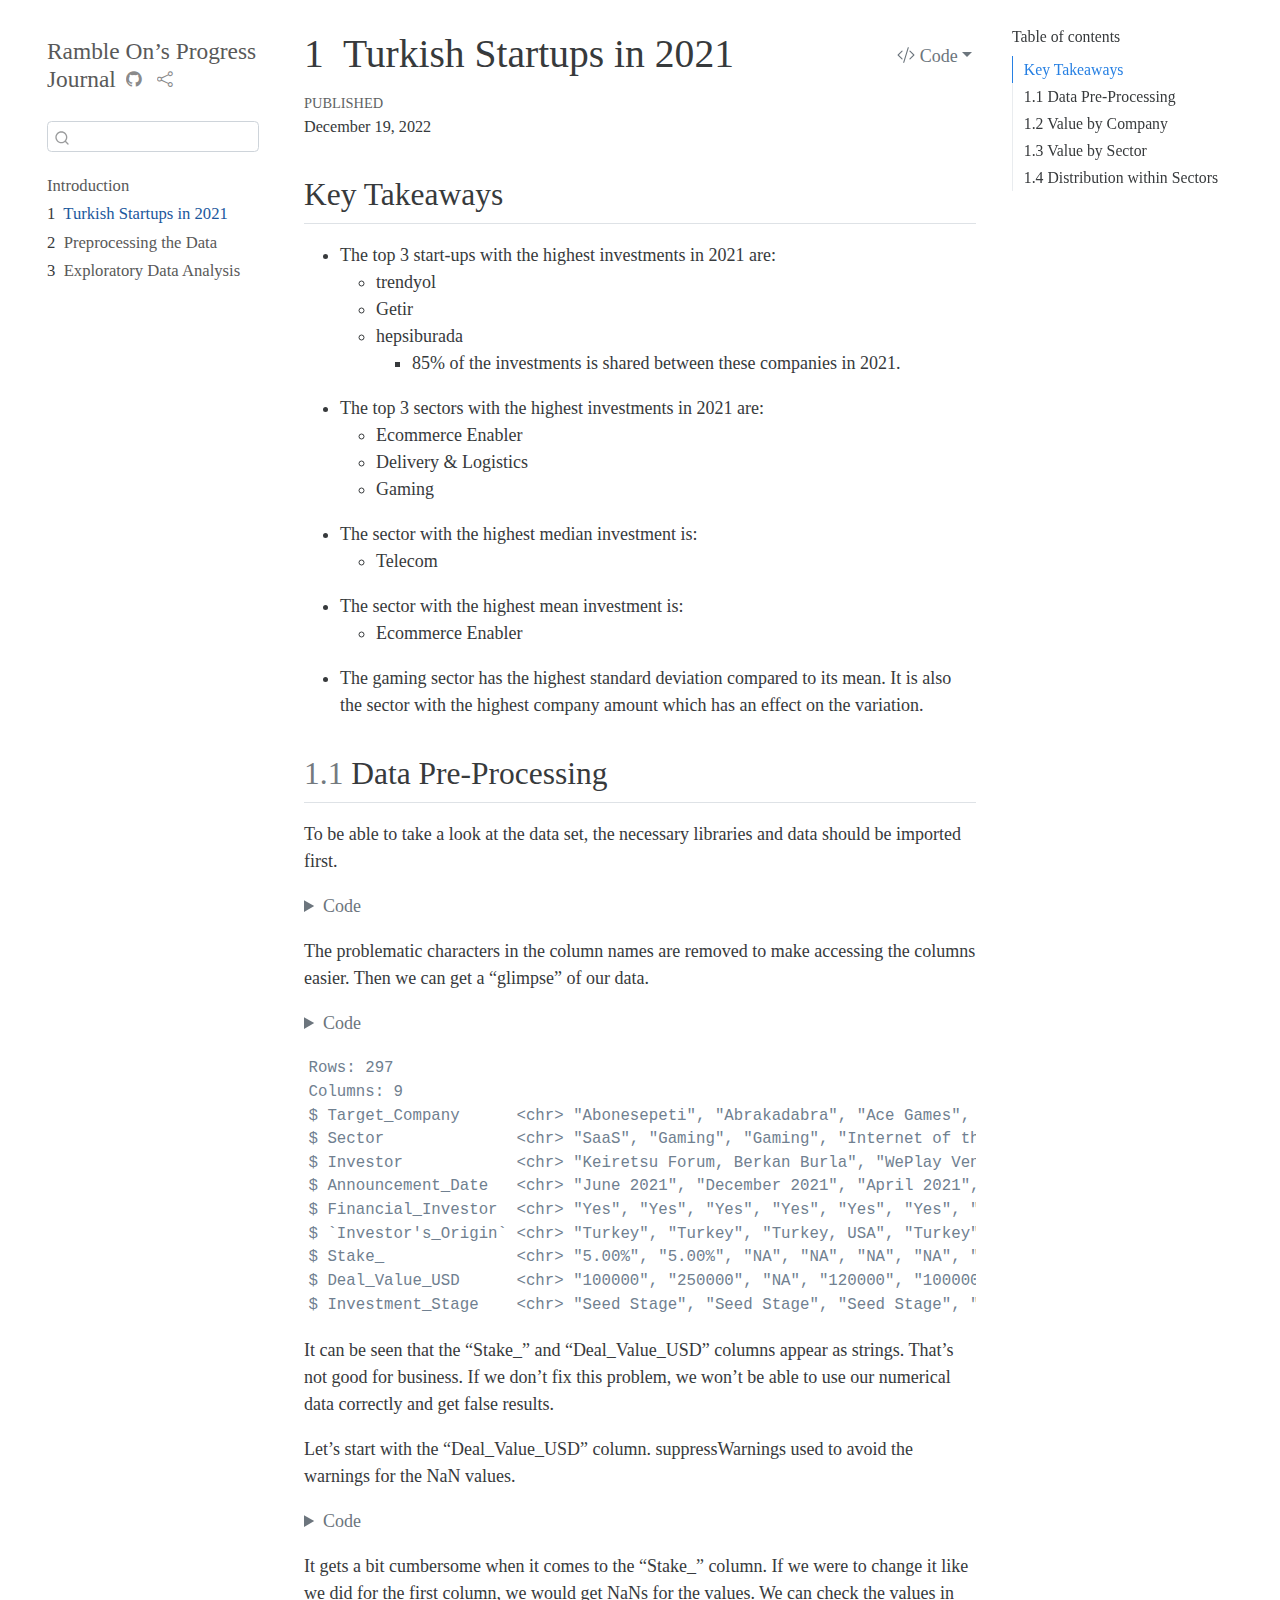
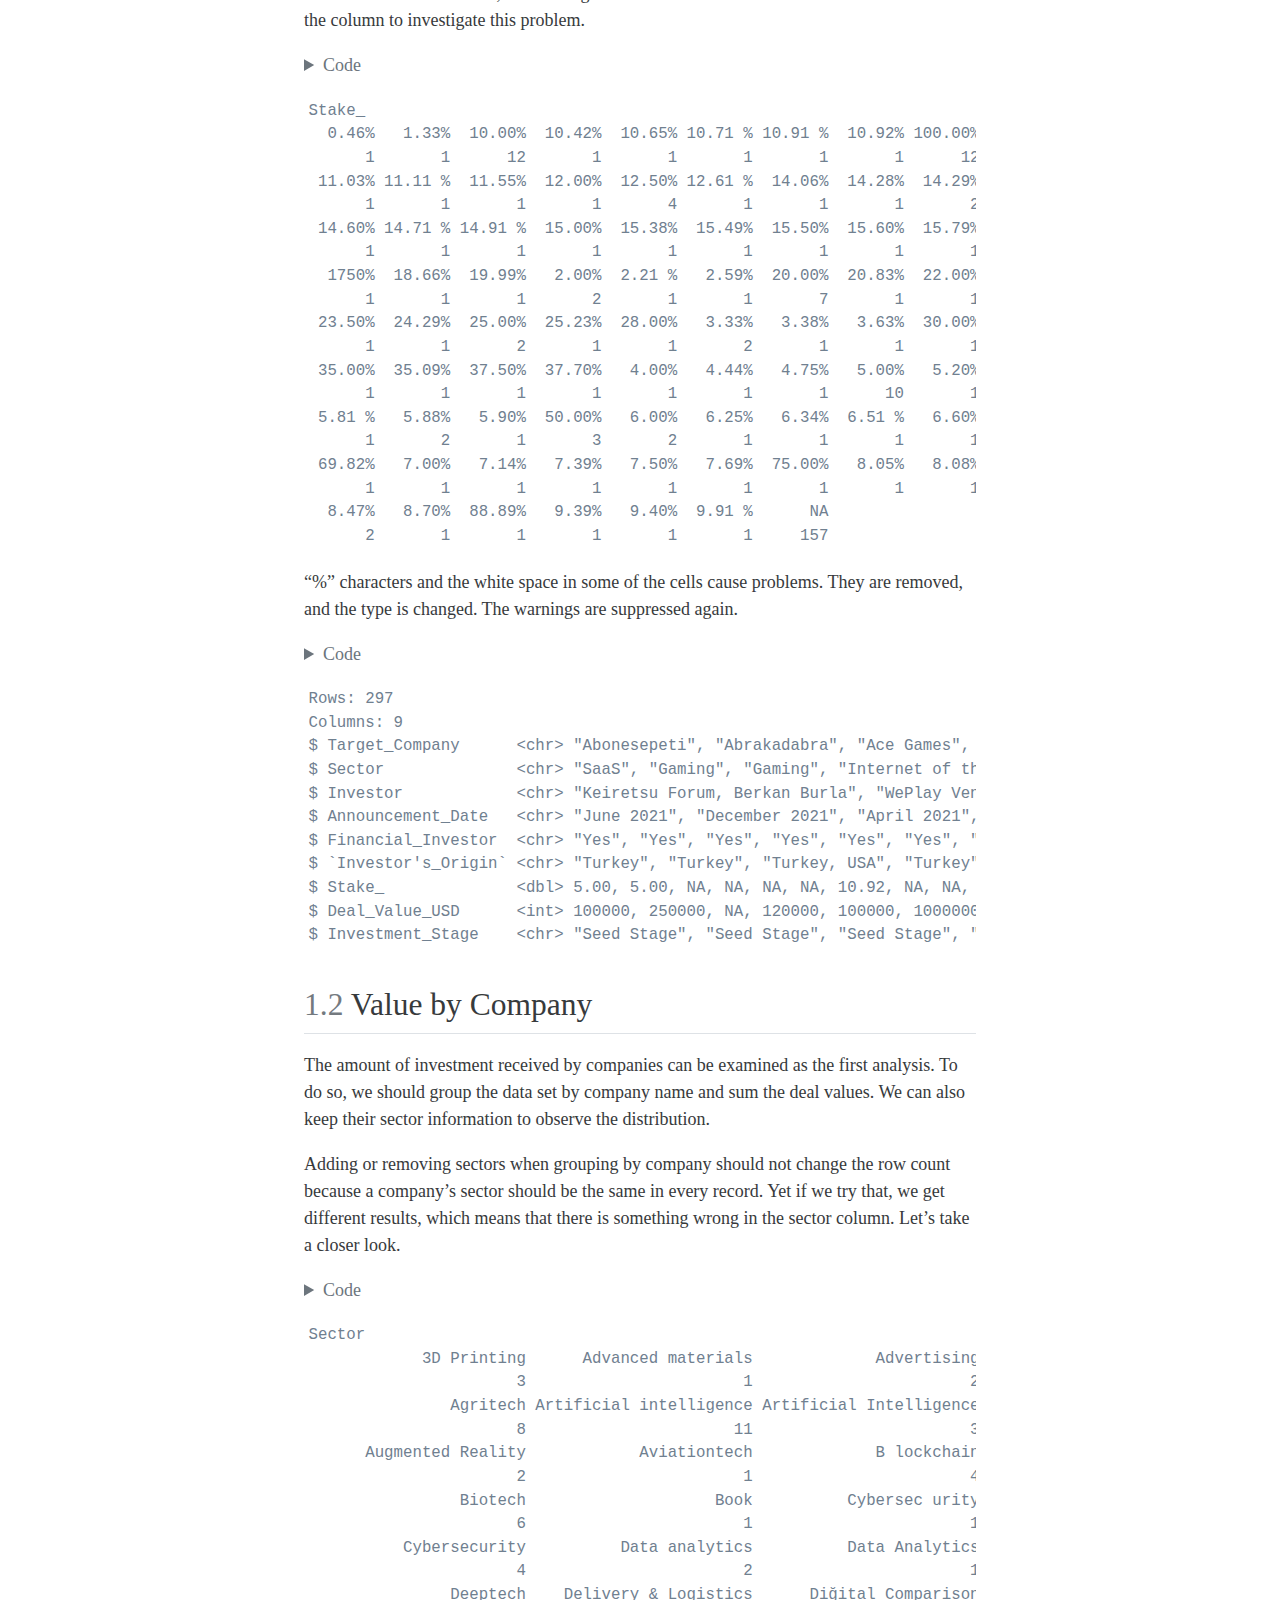
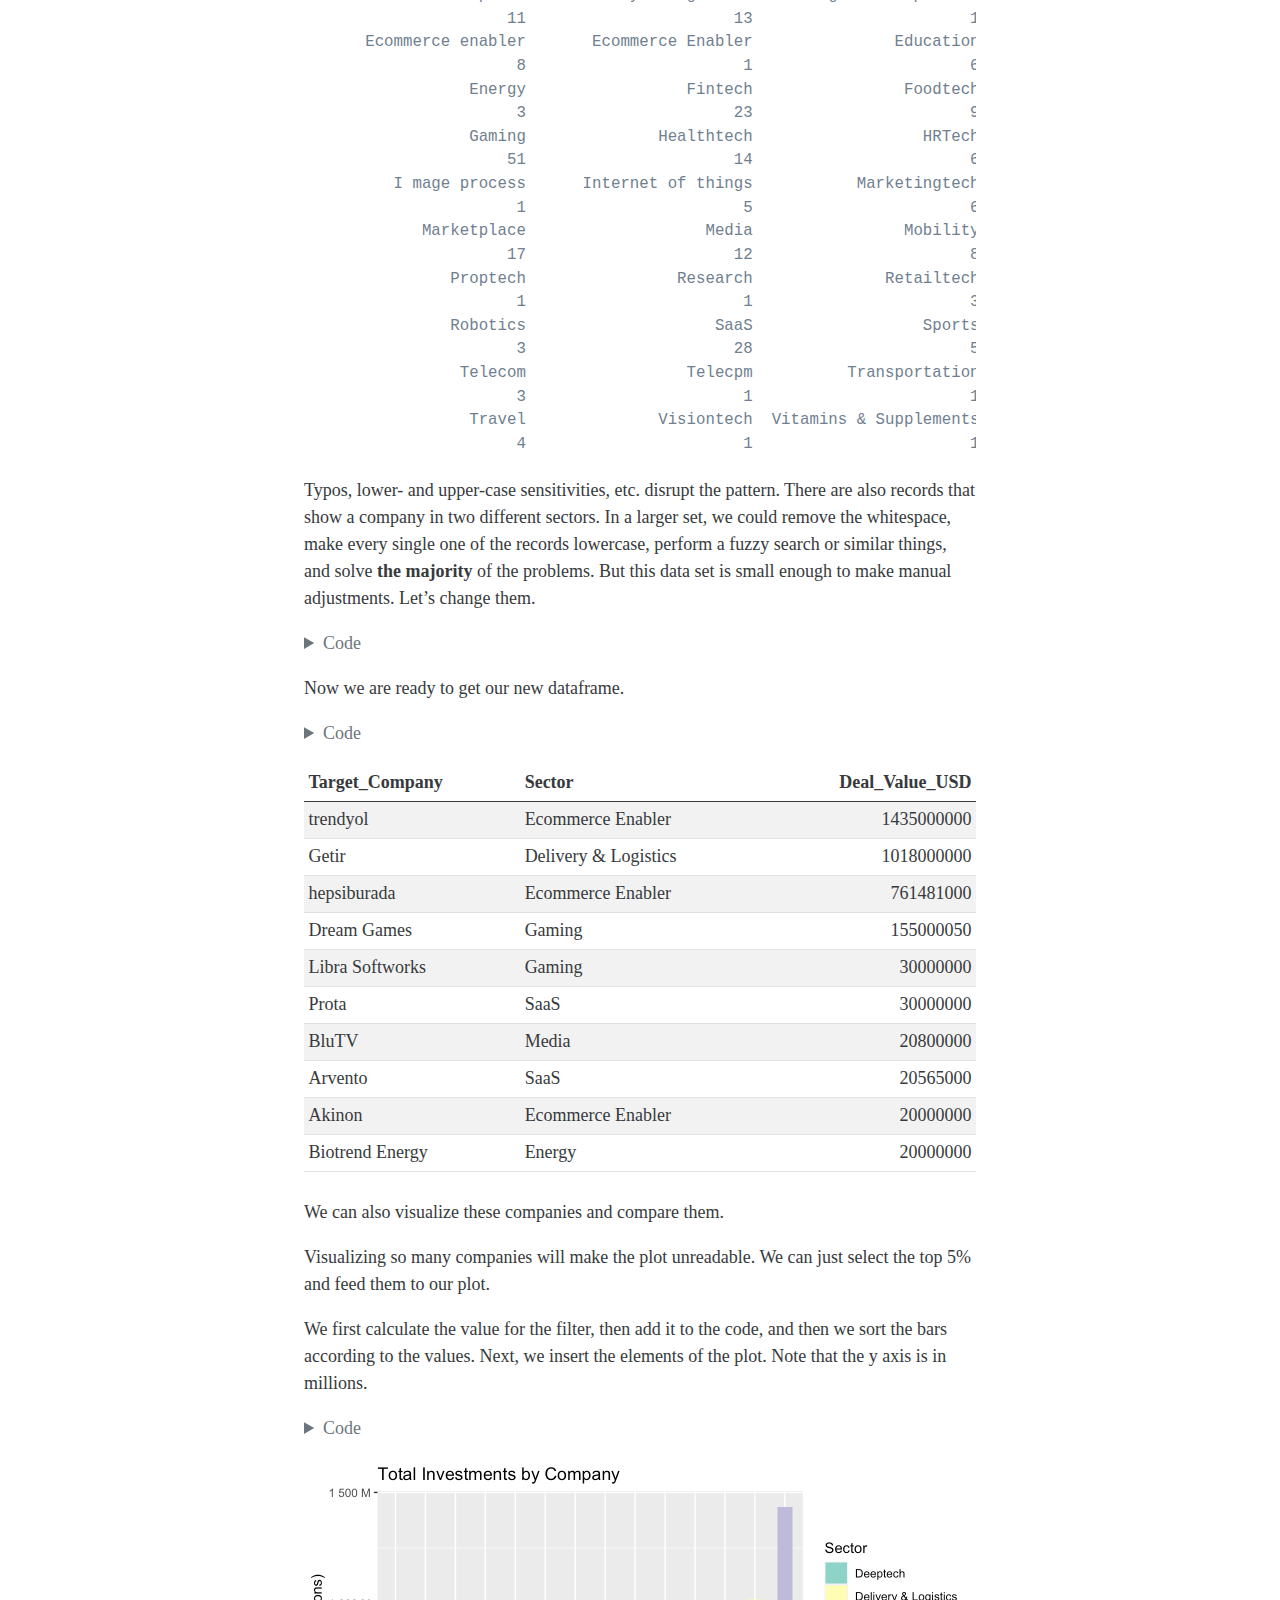
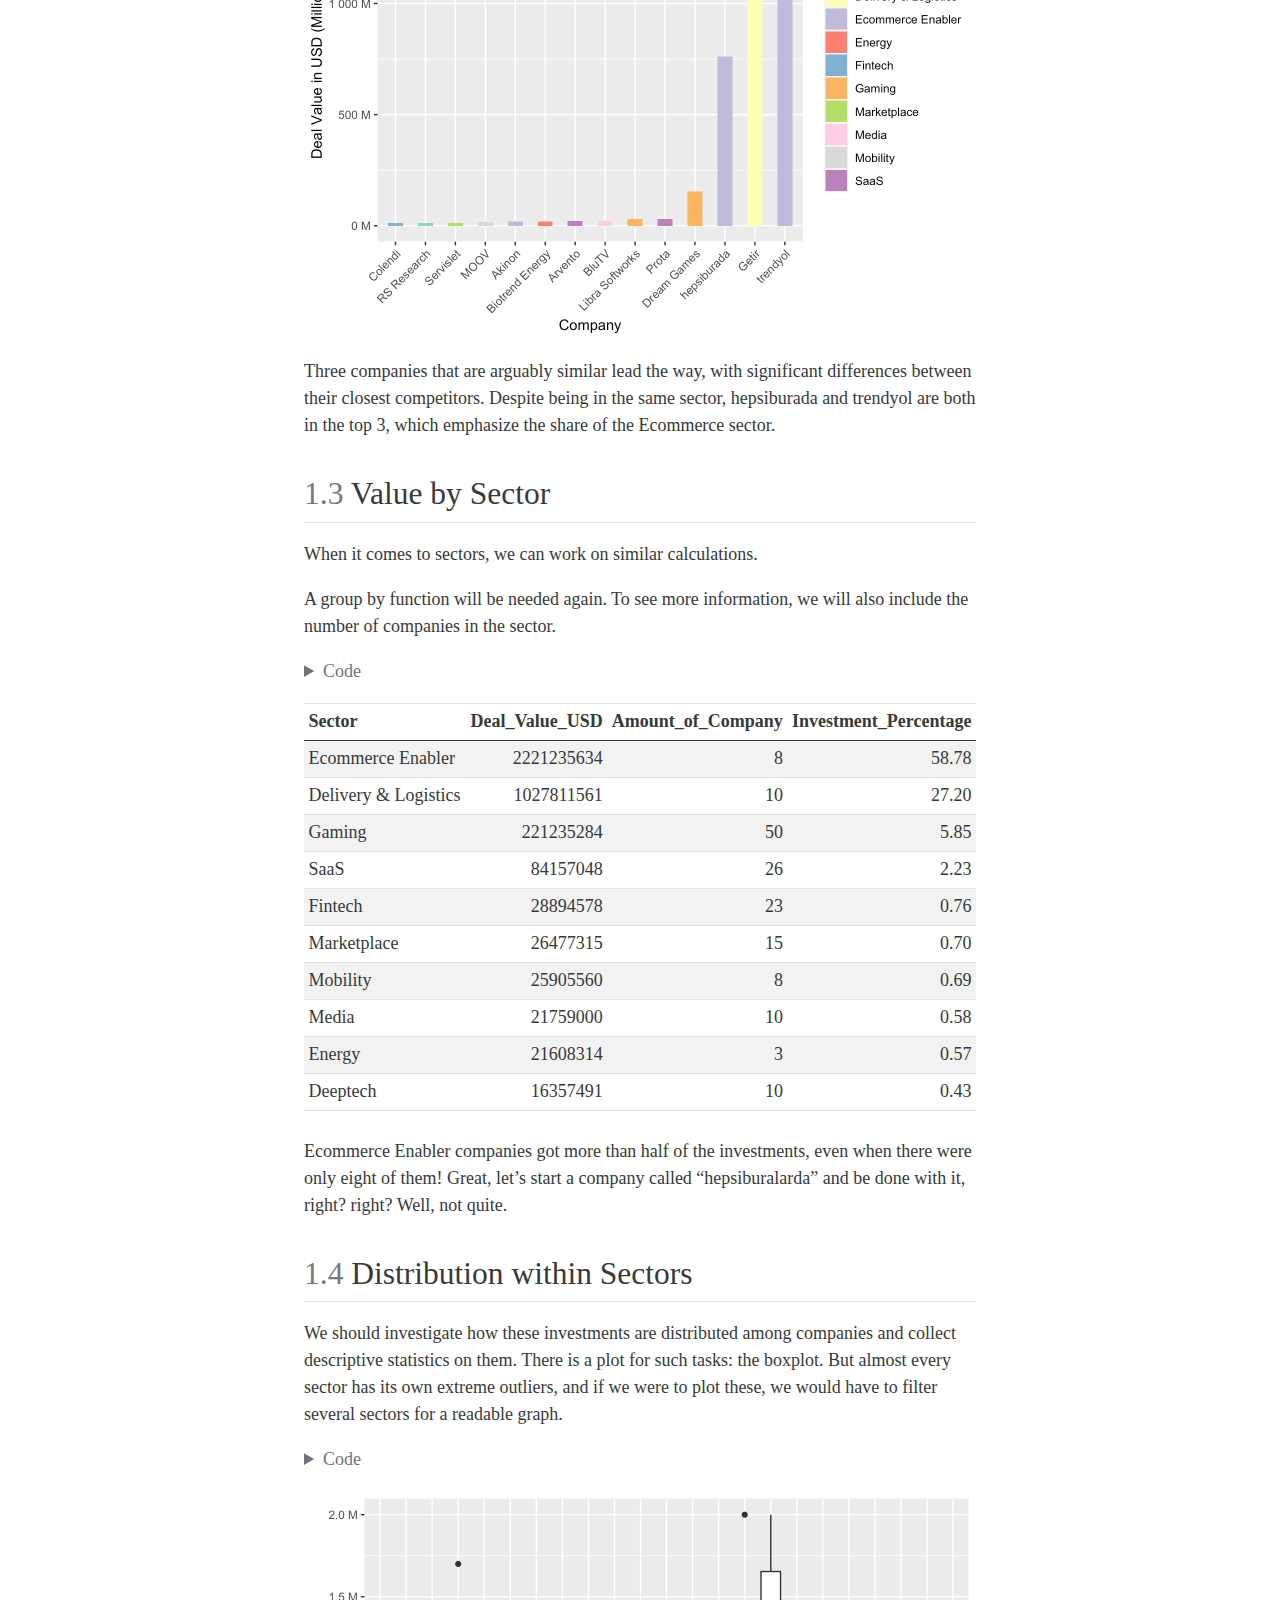
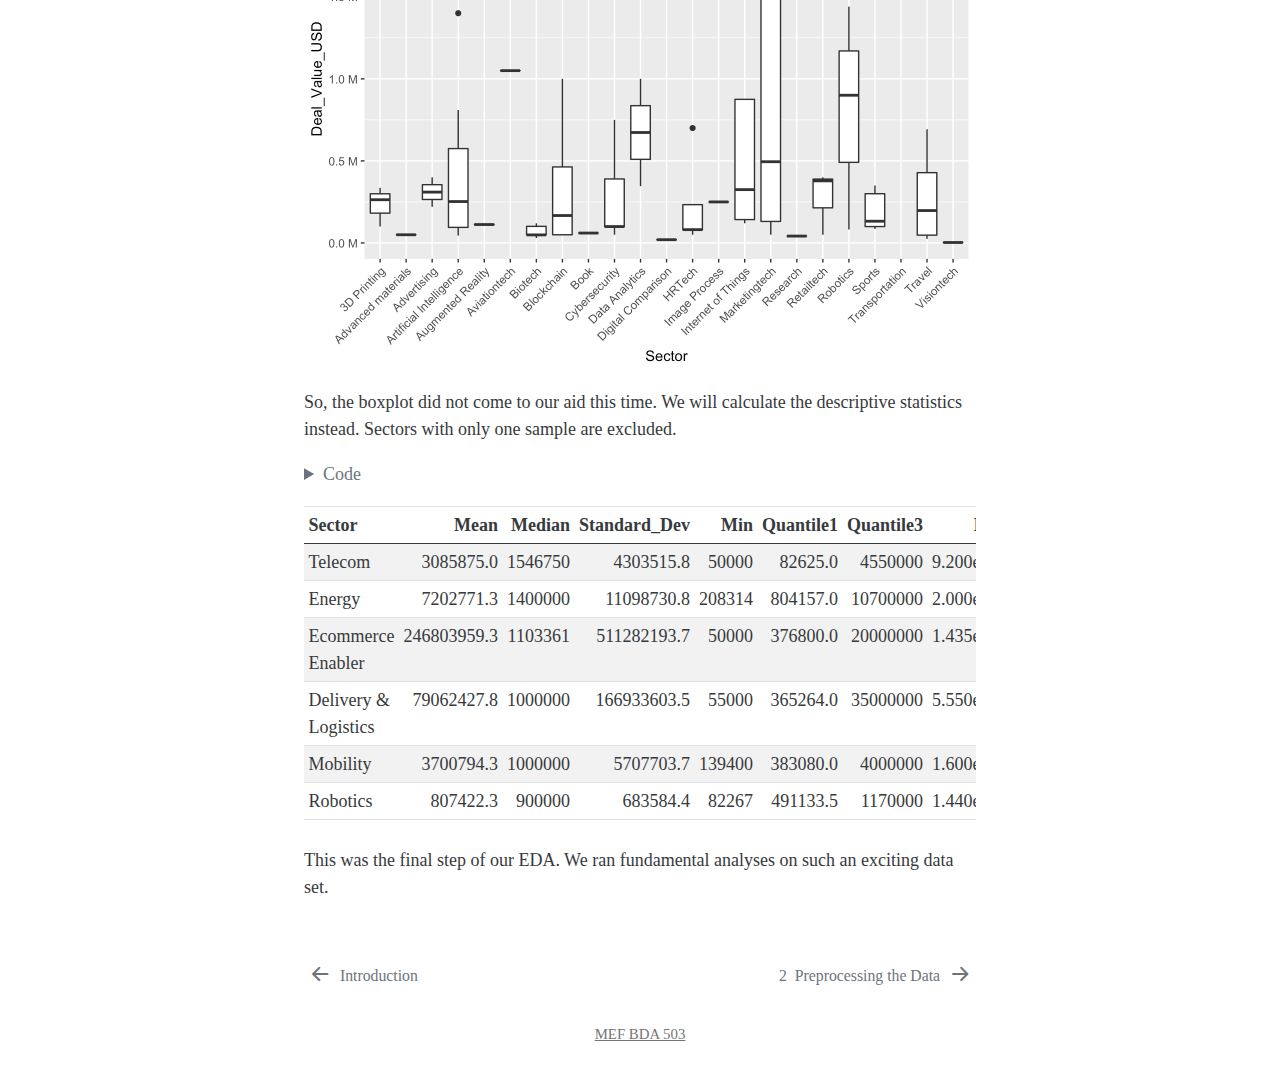
==== commit 0d774ff6: "eda" ====
--- a/docs/assignment1.html
+++ b/docs/assignment1.html
@@ -6,7 +6,7 @@
 
 <meta name="viewport" content="width=device-width, initial-scale=1.0, user-scalable=yes">
 
-<meta name="dcterms.date" content="2022-12-14">
+<meta name="dcterms.date" content="2022-12-19">
 
 <title>Ramble On’s Progress Journal - 1&nbsp; Turkish Startups in 2021</title>
 <style>
@@ -228,7 +228,7 @@
     <div>
     <div class="quarto-title-meta-heading">Published</div>
     <div class="quarto-title-meta-contents">
-      <p class="date">December 14, 2022</p>
+      <p class="date">December 19, 2022</p>
     </div>
   </div>
     
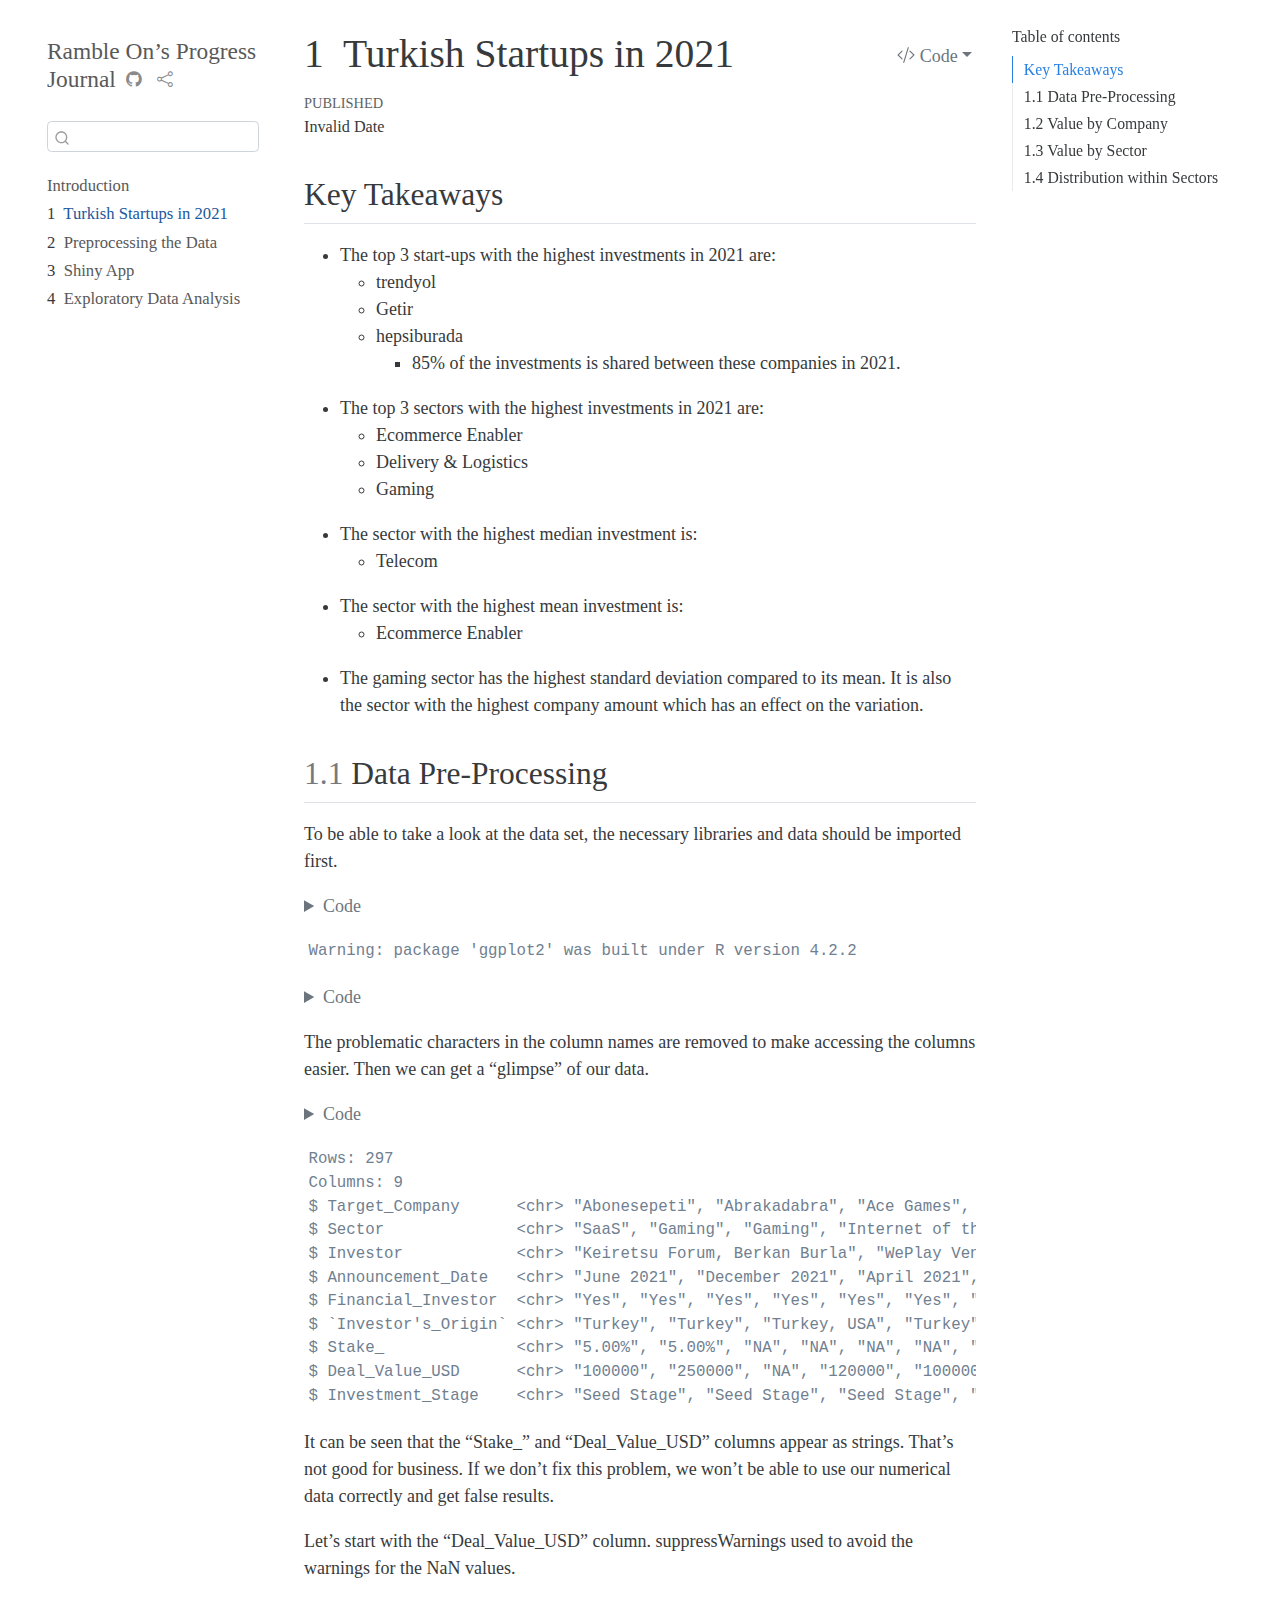
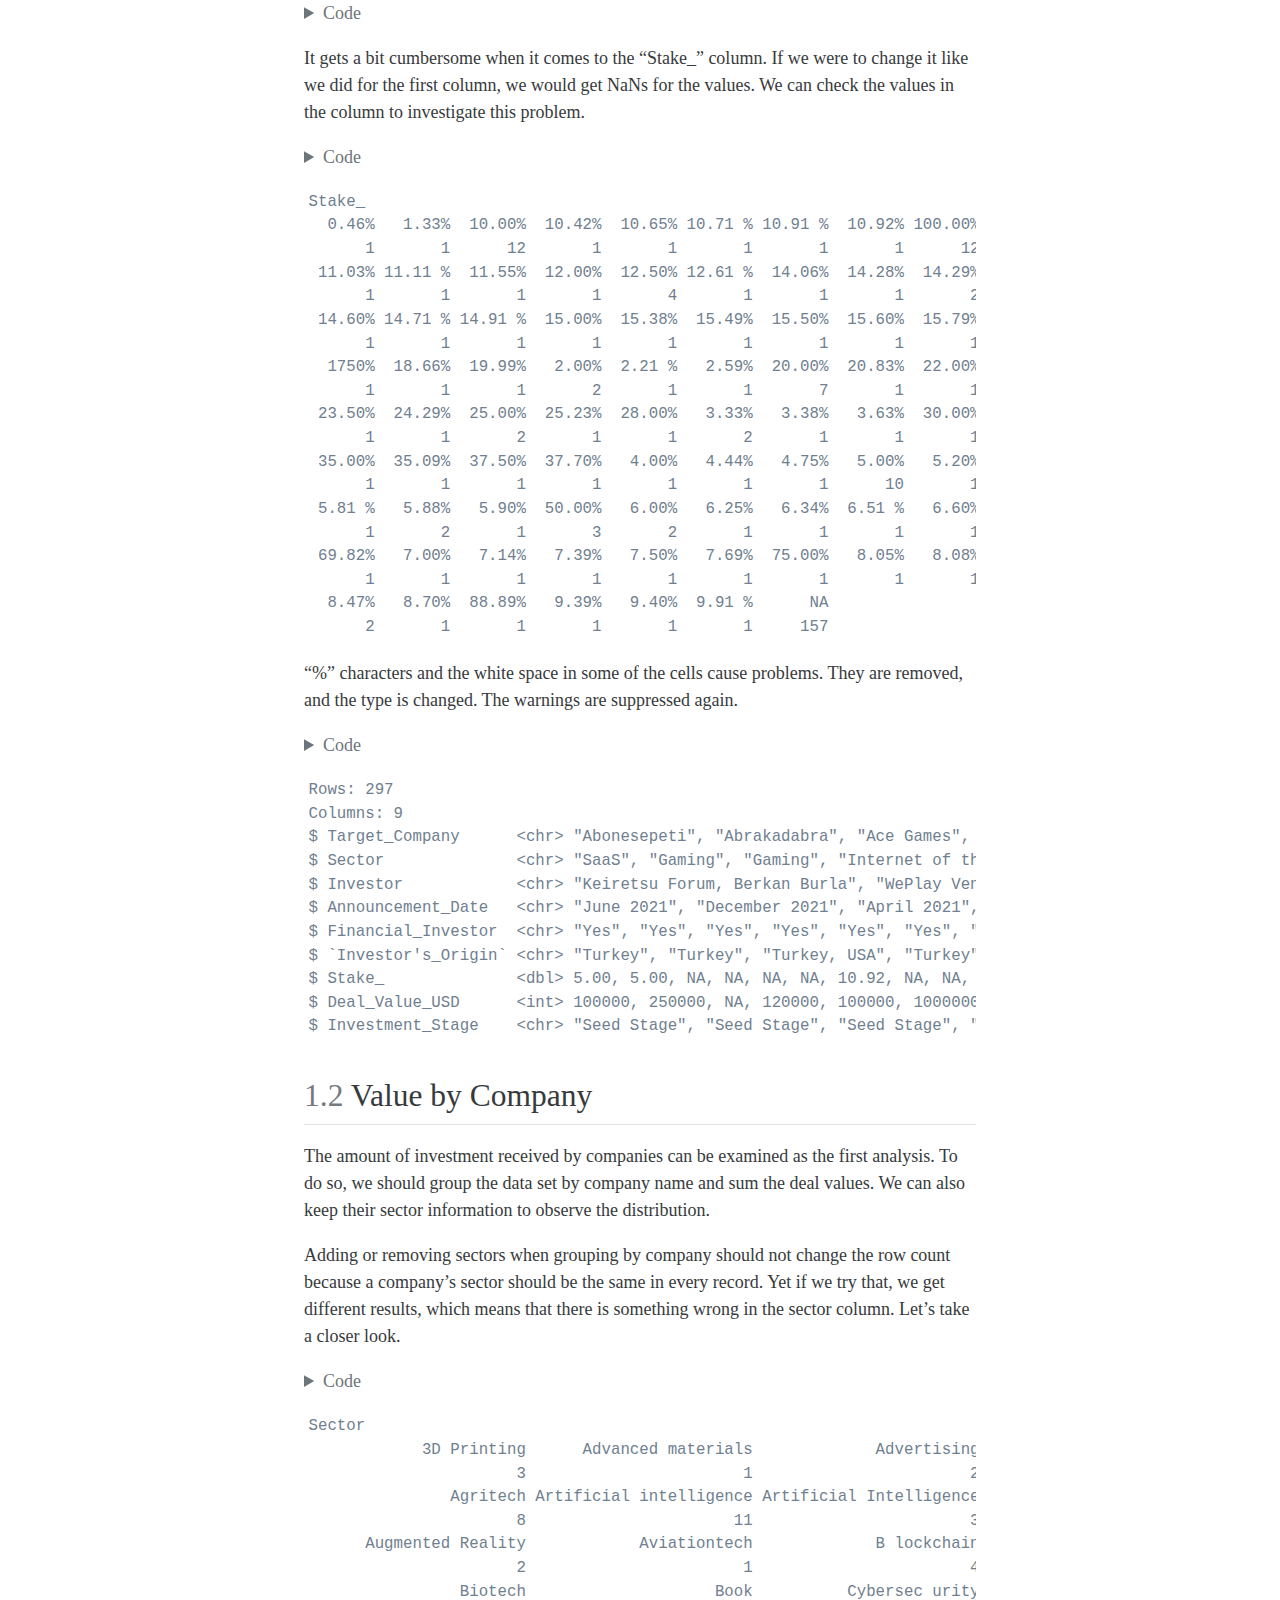
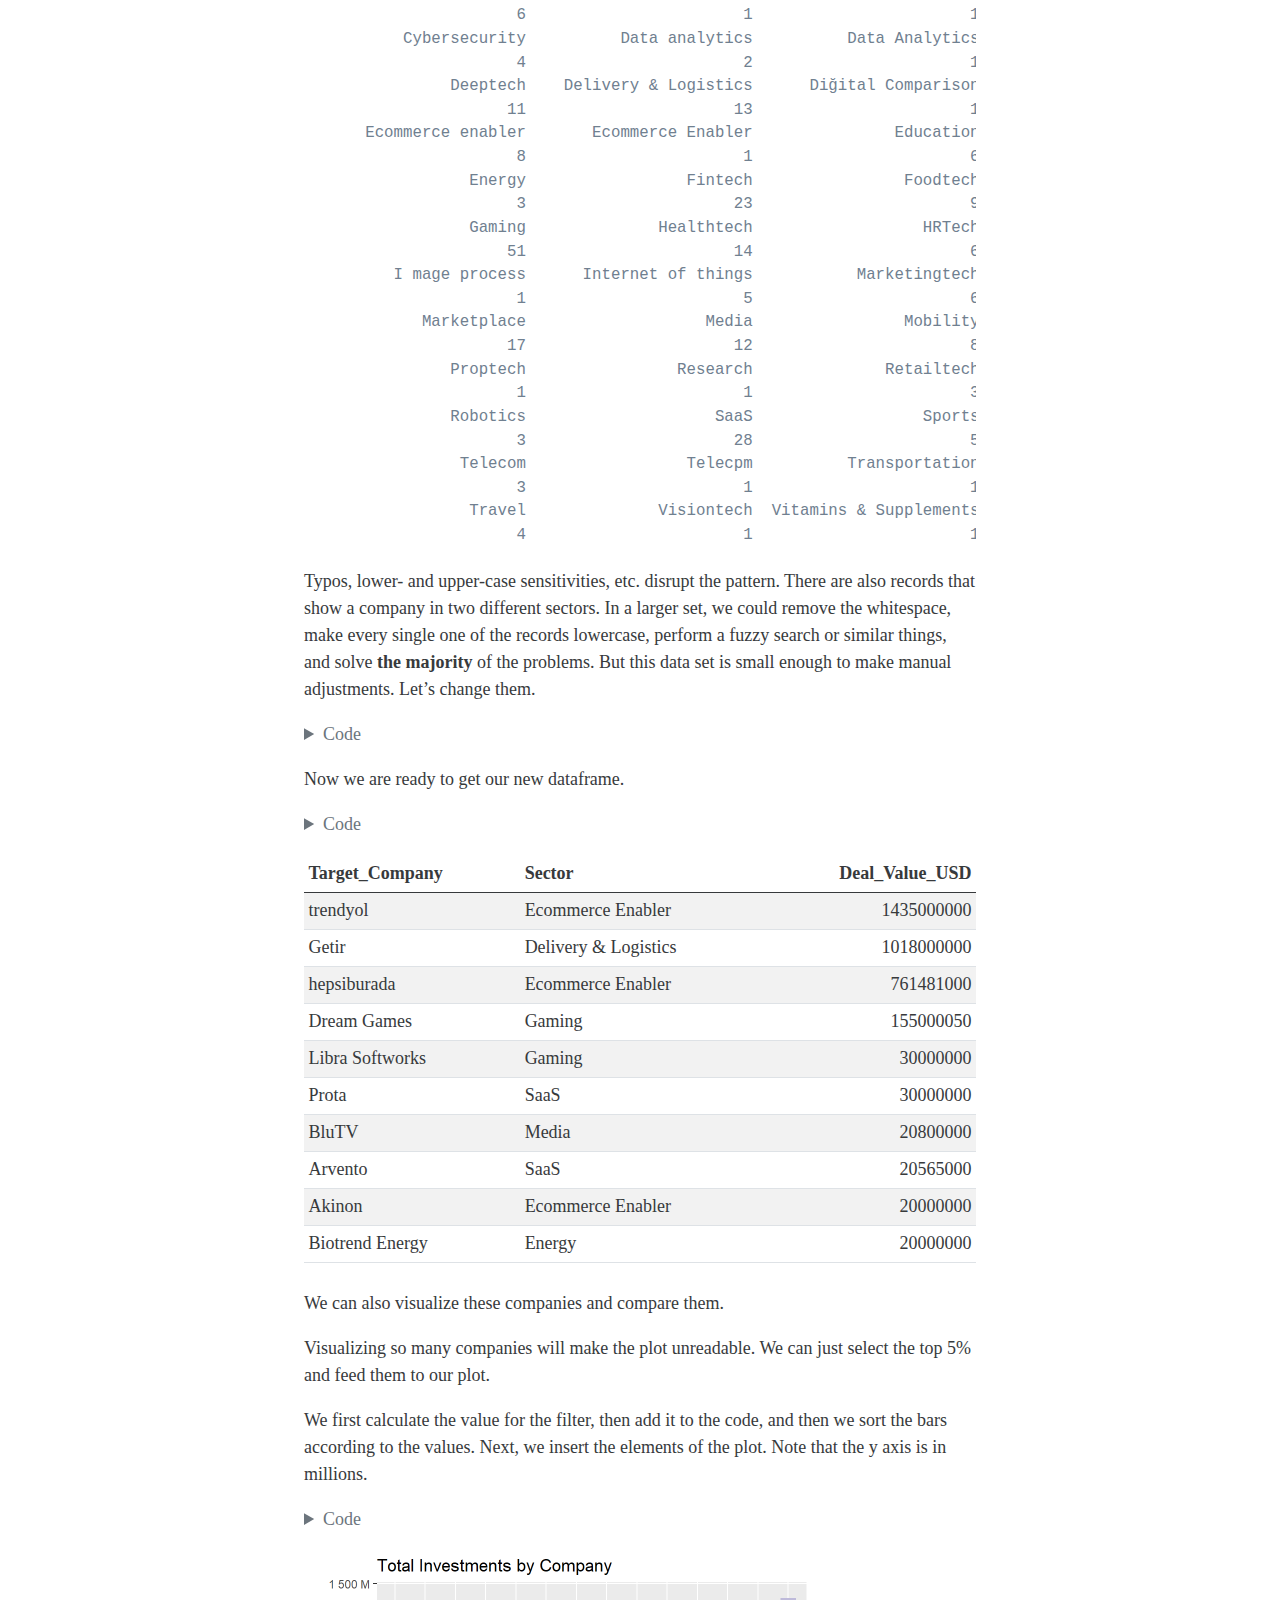
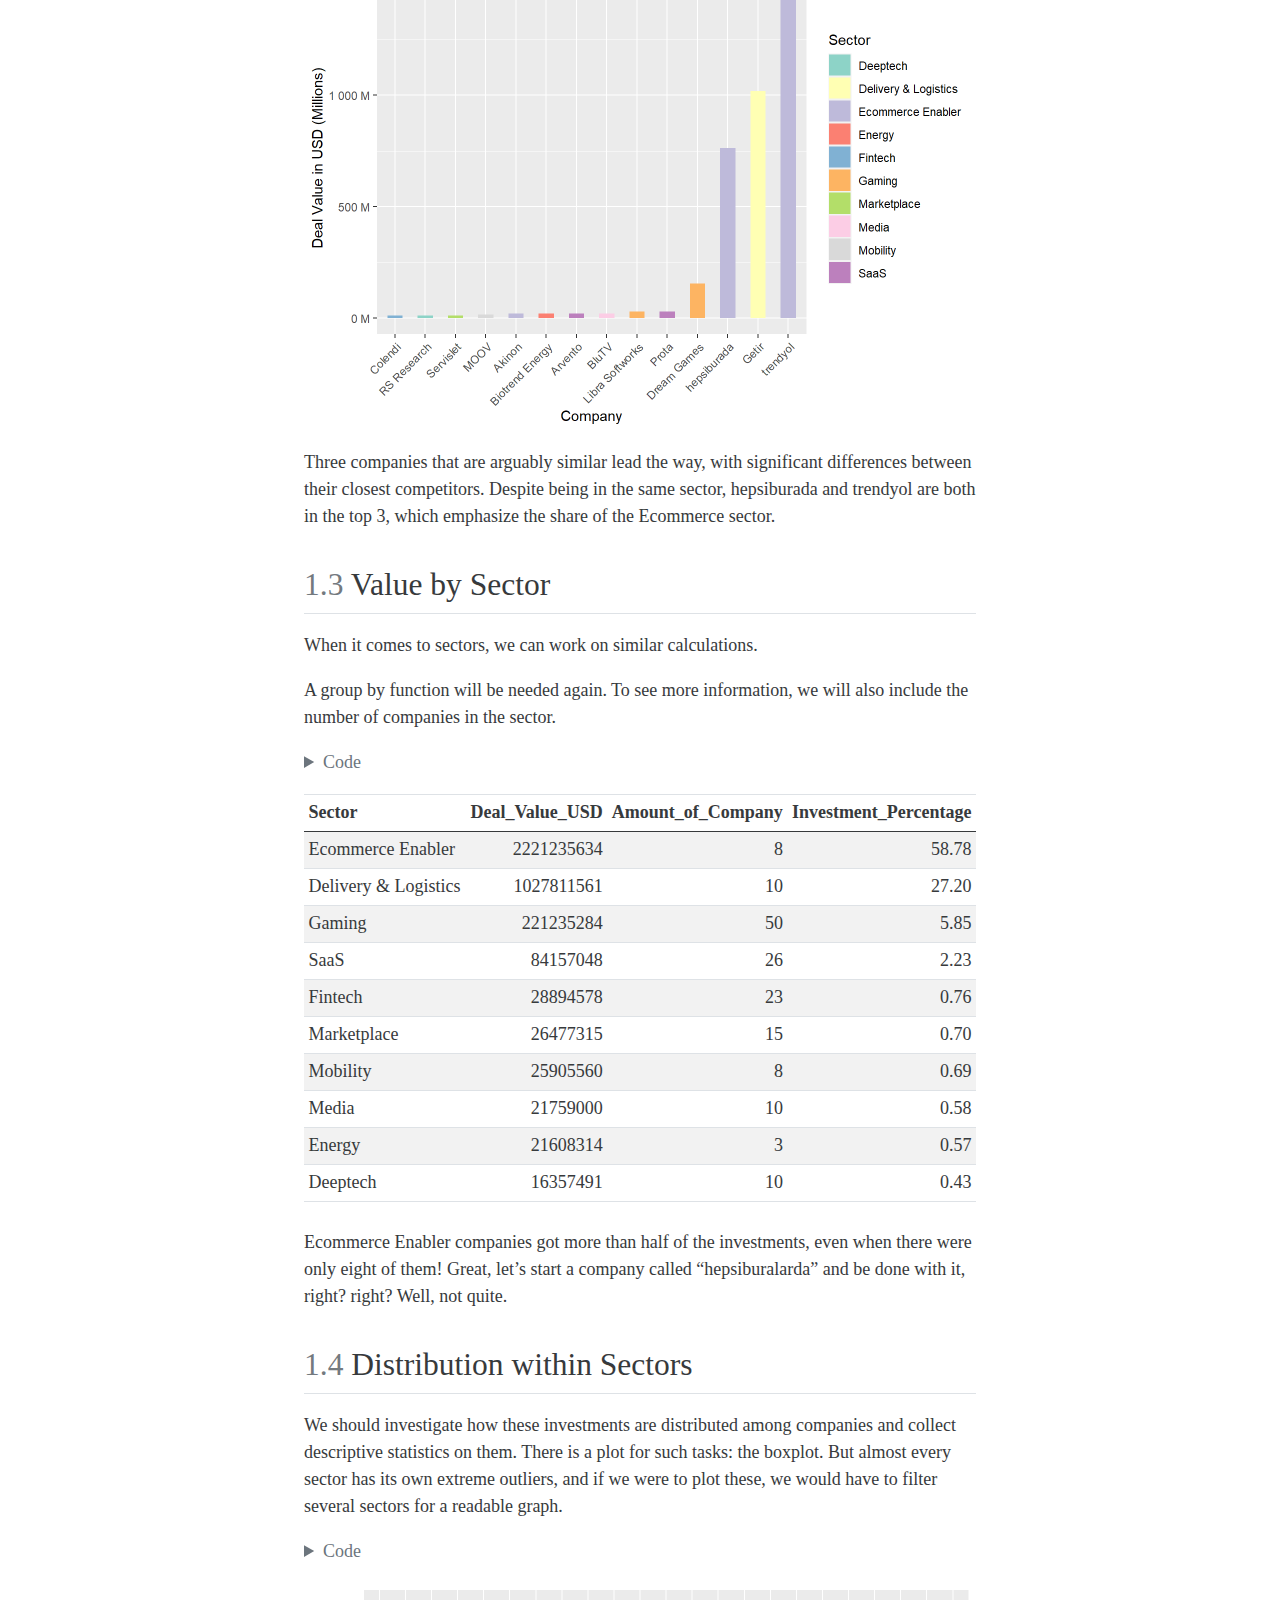
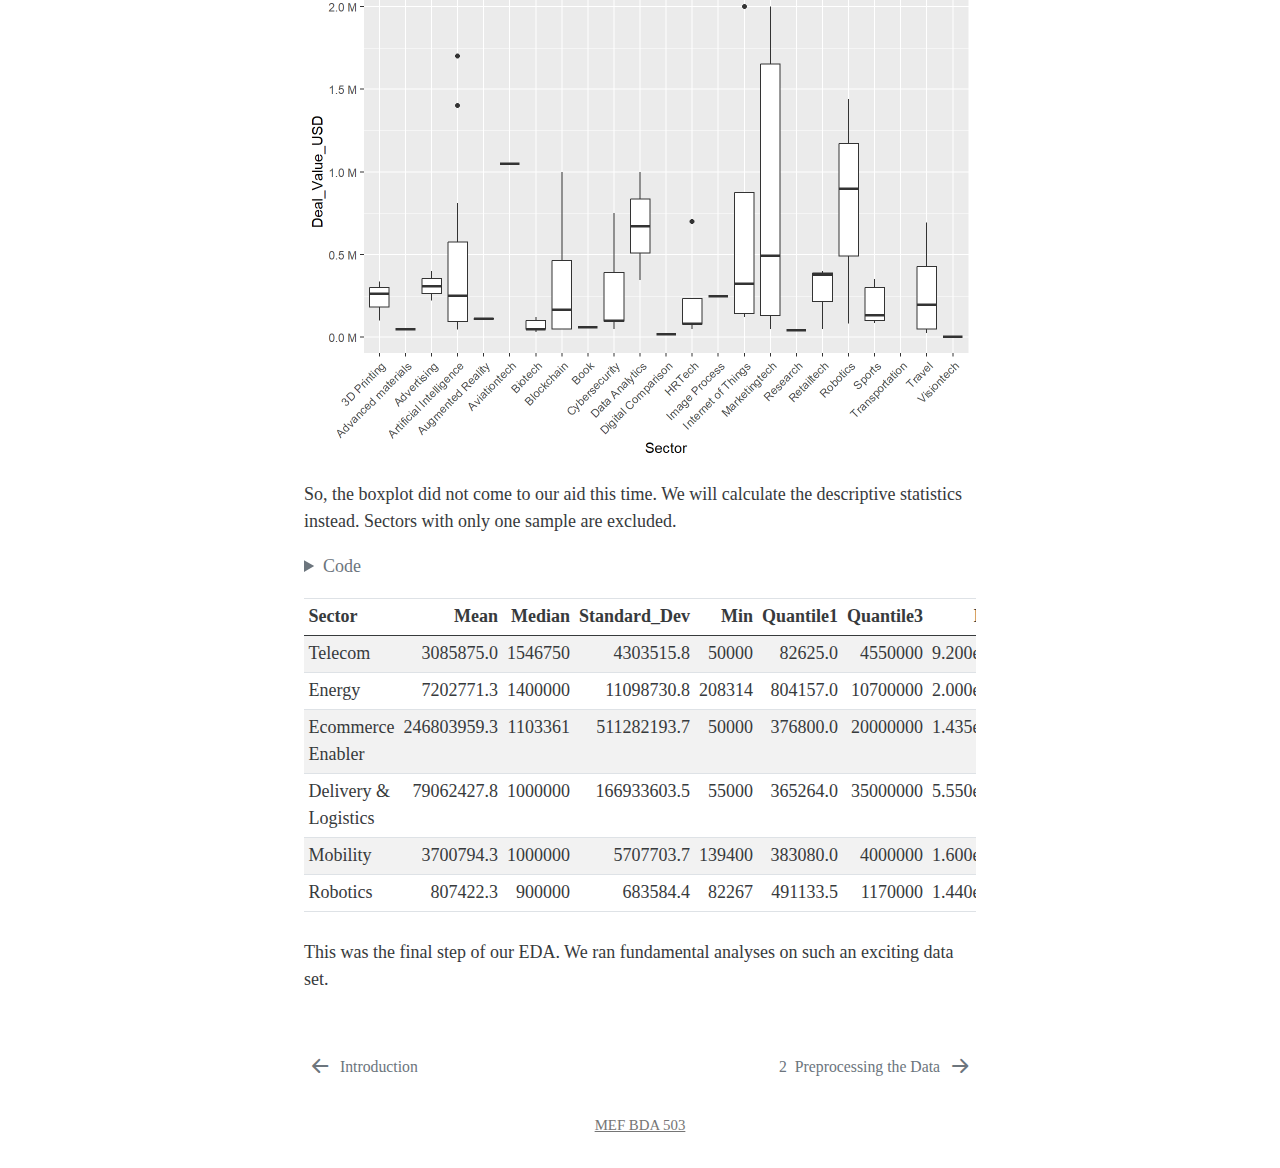
==== commit 7a514c05: "ShinyApp section" ====
--- a/docs/assignment1.html
+++ b/docs/assignment1.html
@@ -2,11 +2,10 @@
 <html xmlns="http://www.w3.org/1999/xhtml" lang="en" xml:lang="en"><head>
 
 <meta charset="utf-8">
-<meta name="generator" content="quarto-1.1.251">
+<meta name="generator" content="quarto-1.2.269">
 
 <meta name="viewport" content="width=device-width, initial-scale=1.0, user-scalable=yes">
 
-<meta name="dcterms.date" content="2022-12-19">
 
 <title>Ramble On’s Progress Journal - 1&nbsp; Turkish Startups in 2021</title>
 <style>
@@ -192,7 +191,12 @@
 </li>
         <li class="sidebar-item">
   <div class="sidebar-item-container"> 
-  <a href="./Exploratory Data Analysis.html" class="sidebar-item-text sidebar-link"><span class="chapter-number">3</span>&nbsp; <span class="chapter-title">Exploratory Data Analysis</span></a>
+  <a href="./Exploratory Data Analysis.html" class="sidebar-item-text sidebar-link"><span class="chapter-number">3</span>&nbsp; <span class="chapter-title">Shiny App</span></a>
+  </div>
+</li>
+        <li class="sidebar-item">
+  <div class="sidebar-item-container"> 
+  <a href="./ShinyApp.html" class="sidebar-item-text sidebar-link"><span class="chapter-number">4</span>&nbsp; <span class="chapter-title">Exploratory Data Analysis</span></a>
   </div>
 </li>
     </ul>
@@ -228,9 +232,10 @@
     <div>
     <div class="quarto-title-meta-heading">Published</div>
     <div class="quarto-title-meta-contents">
-      <p class="date">December 19, 2022</p>
+      <p class="date">Invalid Date</p>
     </div>
   </div>
+  
     
   </div>
   
@@ -285,20 +290,26 @@
 <span id="cb1-2"><a href="#cb1-2" aria-hidden="true" tabindex="-1"></a><span class="co"># install.package(kni)</span></span>
 <span id="cb1-3"><a href="#cb1-3" aria-hidden="true" tabindex="-1"></a><span class="fu">library</span>(readxl)</span>
 <span id="cb1-4"><a href="#cb1-4" aria-hidden="true" tabindex="-1"></a><span class="fu">library</span>(knitr)</span>
-<span id="cb1-5"><a href="#cb1-5" aria-hidden="true" tabindex="-1"></a><span class="fu">library</span>(ggplot2)</span>
-<span id="cb1-6"><a href="#cb1-6" aria-hidden="true" tabindex="-1"></a><span class="fu">library</span>(dplyr)</span>
-<span id="cb1-7"><a href="#cb1-7" aria-hidden="true" tabindex="-1"></a><span class="fu">library</span>(scales)</span>
-<span id="cb1-8"><a href="#cb1-8" aria-hidden="true" tabindex="-1"></a>df <span class="ot">&lt;-</span> readxl<span class="sc">::</span><span class="fu">read_excel</span>(<span class="st">"assignment1/startup_deals_2021.xlsx"</span>)</span></code><button title="Copy to Clipboard" class="code-copy-button"><i class="bi"></i></button></pre></div>
+<span id="cb1-5"><a href="#cb1-5" aria-hidden="true" tabindex="-1"></a><span class="fu">library</span>(ggplot2)</span></code><button title="Copy to Clipboard" class="code-copy-button"><i class="bi"></i></button></pre></div>
+</details>
+<div class="cell-output cell-output-stderr">
+<pre><code>Warning: package 'ggplot2' was built under R version 4.2.2</code></pre>
+</div>
+<details>
+<summary>Code</summary>
+<div class="sourceCode cell-code" id="cb3"><pre class="sourceCode r code-with-copy"><code class="sourceCode r"><span id="cb3-1"><a href="#cb3-1" aria-hidden="true" tabindex="-1"></a><span class="fu">library</span>(dplyr)</span>
+<span id="cb3-2"><a href="#cb3-2" aria-hidden="true" tabindex="-1"></a><span class="fu">library</span>(scales)</span>
+<span id="cb3-3"><a href="#cb3-3" aria-hidden="true" tabindex="-1"></a>df <span class="ot">&lt;-</span> readxl<span class="sc">::</span><span class="fu">read_excel</span>(<span class="st">"assignment1/startup_deals_2021.xlsx"</span>)</span></code><button title="Copy to Clipboard" class="code-copy-button"><i class="bi"></i></button></pre></div>
 </details>
 </div>
 <p>The problematic characters in the column names are removed to make accessing the columns easier. Then we can get a “glimpse” of our data.</p>
 <div class="cell">
 <details>
 <summary>Code</summary>
-<div class="sourceCode cell-code" id="cb2"><pre class="sourceCode r code-with-copy"><code class="sourceCode r"><span id="cb2-1"><a href="#cb2-1" aria-hidden="true" tabindex="-1"></a><span class="fu">names</span>(df) <span class="ot">&lt;-</span> <span class="fu">gsub</span>(<span class="st">"%"</span>, <span class="st">""</span>, <span class="fu">names</span>(df))</span>
-<span id="cb2-2"><a href="#cb2-2" aria-hidden="true" tabindex="-1"></a><span class="fu">names</span>(df) <span class="ot">&lt;-</span> <span class="fu">gsub</span>(<span class="st">" "</span>, <span class="st">"_"</span>, <span class="fu">names</span>(df))</span>
-<span id="cb2-3"><a href="#cb2-3" aria-hidden="true" tabindex="-1"></a><span class="fu">names</span>(df) <span class="ot">&lt;-</span> <span class="fu">gsub</span>(<span class="st">"[()]"</span>, <span class="st">""</span>, <span class="fu">names</span>(df))</span>
-<span id="cb2-4"><a href="#cb2-4" aria-hidden="true" tabindex="-1"></a><span class="fu">glimpse</span>(df)</span></code><button title="Copy to Clipboard" class="code-copy-button"><i class="bi"></i></button></pre></div>
+<div class="sourceCode cell-code" id="cb4"><pre class="sourceCode r code-with-copy"><code class="sourceCode r"><span id="cb4-1"><a href="#cb4-1" aria-hidden="true" tabindex="-1"></a><span class="fu">names</span>(df) <span class="ot">&lt;-</span> <span class="fu">gsub</span>(<span class="st">"%"</span>, <span class="st">""</span>, <span class="fu">names</span>(df))</span>
+<span id="cb4-2"><a href="#cb4-2" aria-hidden="true" tabindex="-1"></a><span class="fu">names</span>(df) <span class="ot">&lt;-</span> <span class="fu">gsub</span>(<span class="st">" "</span>, <span class="st">"_"</span>, <span class="fu">names</span>(df))</span>
+<span id="cb4-3"><a href="#cb4-3" aria-hidden="true" tabindex="-1"></a><span class="fu">names</span>(df) <span class="ot">&lt;-</span> <span class="fu">gsub</span>(<span class="st">"[()]"</span>, <span class="st">""</span>, <span class="fu">names</span>(df))</span>
+<span id="cb4-4"><a href="#cb4-4" aria-hidden="true" tabindex="-1"></a><span class="fu">glimpse</span>(df)</span></code><button title="Copy to Clipboard" class="code-copy-button"><i class="bi"></i></button></pre></div>
 </details>
 <div class="cell-output cell-output-stdout">
 <pre><code>Rows: 297
@@ -319,14 +330,14 @@
 <div class="cell">
 <details>
 <summary>Code</summary>
-<div class="sourceCode cell-code" id="cb4"><pre class="sourceCode r code-with-copy"><code class="sourceCode r"><span id="cb4-1"><a href="#cb4-1" aria-hidden="true" tabindex="-1"></a>df<span class="sc">$</span><span class="st">"Deal_Value_USD"</span><span class="ot">&lt;-</span> <span class="fu">suppressWarnings</span>(<span class="fu">as.integer</span>(df<span class="sc">$</span><span class="st">"Deal_Value_USD"</span>))</span></code><button title="Copy to Clipboard" class="code-copy-button"><i class="bi"></i></button></pre></div>
+<div class="sourceCode cell-code" id="cb6"><pre class="sourceCode r code-with-copy"><code class="sourceCode r"><span id="cb6-1"><a href="#cb6-1" aria-hidden="true" tabindex="-1"></a>df<span class="sc">$</span><span class="st">"Deal_Value_USD"</span><span class="ot">&lt;-</span> <span class="fu">suppressWarnings</span>(<span class="fu">as.integer</span>(df<span class="sc">$</span><span class="st">"Deal_Value_USD"</span>))</span></code><button title="Copy to Clipboard" class="code-copy-button"><i class="bi"></i></button></pre></div>
 </details>
 </div>
 <p>It gets a bit cumbersome when it comes to the “Stake_” column. If we were to change it like we did for the first column, we would get NaNs for the values. We can check the values in the column to investigate this problem.</p>
 <div class="cell">
 <details>
 <summary>Code</summary>
-<div class="sourceCode cell-code" id="cb5"><pre class="sourceCode r code-with-copy"><code class="sourceCode r"><span id="cb5-1"><a href="#cb5-1" aria-hidden="true" tabindex="-1"></a><span class="fu">table</span>(df[<span class="st">"Stake_"</span>])</span></code><button title="Copy to Clipboard" class="code-copy-button"><i class="bi"></i></button></pre></div>
+<div class="sourceCode cell-code" id="cb7"><pre class="sourceCode r code-with-copy"><code class="sourceCode r"><span id="cb7-1"><a href="#cb7-1" aria-hidden="true" tabindex="-1"></a><span class="fu">table</span>(df[<span class="st">"Stake_"</span>])</span></code><button title="Copy to Clipboard" class="code-copy-button"><i class="bi"></i></button></pre></div>
 </details>
 <div class="cell-output cell-output-stdout">
 <pre><code>Stake_
@@ -354,8 +365,8 @@
 <div class="cell">
 <details>
 <summary>Code</summary>
-<div class="sourceCode cell-code" id="cb7"><pre class="sourceCode r code-with-copy"><code class="sourceCode r"><span id="cb7-1"><a href="#cb7-1" aria-hidden="true" tabindex="-1"></a>df<span class="sc">$</span><span class="st">"Stake_"</span><span class="ot">&lt;-</span> <span class="fu">gsub</span>(<span class="st">"%"</span>,<span class="st">""</span>, df<span class="sc">$</span><span class="st">"Stake_"</span>) <span class="sc">%&gt;%</span> <span class="fu">trimws</span>(df<span class="sc">$</span><span class="st">"Stake_"</span>, <span class="at">which =</span> <span class="fu">c</span>(<span class="st">"both"</span>)) <span class="sc">%&gt;%</span> <span class="fu">as.numeric</span>(df<span class="sc">$</span><span class="st">"Stake_"</span>)</span>
-<span id="cb7-2"><a href="#cb7-2" aria-hidden="true" tabindex="-1"></a><span class="fu">glimpse</span>(df)</span></code><button title="Copy to Clipboard" class="code-copy-button"><i class="bi"></i></button></pre></div>
+<div class="sourceCode cell-code" id="cb9"><pre class="sourceCode r code-with-copy"><code class="sourceCode r"><span id="cb9-1"><a href="#cb9-1" aria-hidden="true" tabindex="-1"></a>df<span class="sc">$</span><span class="st">"Stake_"</span><span class="ot">&lt;-</span> <span class="fu">gsub</span>(<span class="st">"%"</span>,<span class="st">""</span>, df<span class="sc">$</span><span class="st">"Stake_"</span>) <span class="sc">%&gt;%</span> <span class="fu">trimws</span>(df<span class="sc">$</span><span class="st">"Stake_"</span>, <span class="at">which =</span> <span class="fu">c</span>(<span class="st">"both"</span>)) <span class="sc">%&gt;%</span> <span class="fu">as.numeric</span>(df<span class="sc">$</span><span class="st">"Stake_"</span>)</span>
+<span id="cb9-2"><a href="#cb9-2" aria-hidden="true" tabindex="-1"></a><span class="fu">glimpse</span>(df)</span></code><button title="Copy to Clipboard" class="code-copy-button"><i class="bi"></i></button></pre></div>
 </details>
 <div class="cell-output cell-output-stdout">
 <pre><code>Rows: 297
@@ -379,7 +390,7 @@
 <div class="cell">
 <details>
 <summary>Code</summary>
-<div class="sourceCode cell-code" id="cb9"><pre class="sourceCode r code-with-copy"><code class="sourceCode r"><span id="cb9-1"><a href="#cb9-1" aria-hidden="true" tabindex="-1"></a><span class="fu">table</span>(df[<span class="st">"Sector"</span>])</span></code><button title="Copy to Clipboard" class="code-copy-button"><i class="bi"></i></button></pre></div>
+<div class="sourceCode cell-code" id="cb11"><pre class="sourceCode r code-with-copy"><code class="sourceCode r"><span id="cb11-1"><a href="#cb11-1" aria-hidden="true" tabindex="-1"></a><span class="fu">table</span>(df[<span class="st">"Sector"</span>])</span></code><button title="Copy to Clipboard" class="code-copy-button"><i class="bi"></i></button></pre></div>
 </details>
 <div class="cell-output cell-output-stdout">
 <pre><code>Sector
@@ -419,30 +430,30 @@
 <div class="cell">
 <details>
 <summary>Code</summary>
-<div class="sourceCode cell-code" id="cb11"><pre class="sourceCode r code-with-copy"><code class="sourceCode r"><span id="cb11-1"><a href="#cb11-1" aria-hidden="true" tabindex="-1"></a>df<span class="sc">$</span>Sector[df<span class="sc">$</span>Sector <span class="sc">==</span> <span class="st">"Artificial intelligence"</span>] <span class="ot">&lt;-</span> <span class="st">"Artificial Intelligence"</span></span>
-<span id="cb11-2"><a href="#cb11-2" aria-hidden="true" tabindex="-1"></a>df<span class="sc">$</span>Sector[df<span class="sc">$</span>Sector <span class="sc">==</span> <span class="st">"B lockchain"</span>] <span class="ot">&lt;-</span> <span class="st">"Blockchain"</span></span>
-<span id="cb11-3"><a href="#cb11-3" aria-hidden="true" tabindex="-1"></a>df<span class="sc">$</span>Sector[df<span class="sc">$</span>Sector <span class="sc">==</span> <span class="st">"Cybersec urity"</span>] <span class="ot">&lt;-</span> <span class="st">"Cybersecurity"</span></span>
-<span id="cb11-4"><a href="#cb11-4" aria-hidden="true" tabindex="-1"></a>df<span class="sc">$</span>Sector[df<span class="sc">$</span>Sector <span class="sc">==</span> <span class="st">"Data analytics"</span>] <span class="ot">&lt;-</span> <span class="st">"Data Analytics"</span></span>
-<span id="cb11-5"><a href="#cb11-5" aria-hidden="true" tabindex="-1"></a>df<span class="sc">$</span>Sector[df<span class="sc">$</span>Sector <span class="sc">==</span> <span class="st">"Diğital Comparison"</span>] <span class="ot">&lt;-</span> <span class="st">"Digital Comparison"</span></span>
-<span id="cb11-6"><a href="#cb11-6" aria-hidden="true" tabindex="-1"></a>df<span class="sc">$</span>Sector[df<span class="sc">$</span>Sector <span class="sc">==</span> <span class="st">"Ecommerce enabler"</span>] <span class="ot">&lt;-</span> <span class="st">"Ecommerce Enabler"</span></span>
-<span id="cb11-7"><a href="#cb11-7" aria-hidden="true" tabindex="-1"></a>df<span class="sc">$</span>Sector[df<span class="sc">$</span>Sector <span class="sc">==</span> <span class="st">"I mage process"</span>] <span class="ot">&lt;-</span> <span class="st">"Image Process"</span></span>
-<span id="cb11-8"><a href="#cb11-8" aria-hidden="true" tabindex="-1"></a>df<span class="sc">$</span>Sector[df<span class="sc">$</span>Sector <span class="sc">==</span> <span class="st">"Internet of things"</span>] <span class="ot">&lt;-</span> <span class="st">"Internet of Things"</span></span>
-<span id="cb11-9"><a href="#cb11-9" aria-hidden="true" tabindex="-1"></a>df<span class="sc">$</span>Sector[df<span class="sc">$</span>Sector <span class="sc">==</span> <span class="st">"Telecpm"</span>] <span class="ot">&lt;-</span> <span class="st">"Telecom"</span></span>
-<span id="cb11-10"><a href="#cb11-10" aria-hidden="true" tabindex="-1"></a></span>
-<span id="cb11-11"><a href="#cb11-11" aria-hidden="true" tabindex="-1"></a>df<span class="sc">$</span>Sector[df<span class="sc">$</span>Target_Company <span class="sc">==</span> <span class="st">"ART Labs"</span>] <span class="ot">&lt;-</span> <span class="st">"Artificial Intelligence"</span></span>
-<span id="cb11-12"><a href="#cb11-12" aria-hidden="true" tabindex="-1"></a>df<span class="sc">$</span>Sector[df<span class="sc">$</span>Target_Company <span class="sc">==</span> <span class="st">"Juphy"</span>] <span class="ot">&lt;-</span> <span class="st">"SaaS"</span></span></code><button title="Copy to Clipboard" class="code-copy-button"><i class="bi"></i></button></pre></div>
+<div class="sourceCode cell-code" id="cb13"><pre class="sourceCode r code-with-copy"><code class="sourceCode r"><span id="cb13-1"><a href="#cb13-1" aria-hidden="true" tabindex="-1"></a>df<span class="sc">$</span>Sector[df<span class="sc">$</span>Sector <span class="sc">==</span> <span class="st">"Artificial intelligence"</span>] <span class="ot">&lt;-</span> <span class="st">"Artificial Intelligence"</span></span>
+<span id="cb13-2"><a href="#cb13-2" aria-hidden="true" tabindex="-1"></a>df<span class="sc">$</span>Sector[df<span class="sc">$</span>Sector <span class="sc">==</span> <span class="st">"B lockchain"</span>] <span class="ot">&lt;-</span> <span class="st">"Blockchain"</span></span>
+<span id="cb13-3"><a href="#cb13-3" aria-hidden="true" tabindex="-1"></a>df<span class="sc">$</span>Sector[df<span class="sc">$</span>Sector <span class="sc">==</span> <span class="st">"Cybersec urity"</span>] <span class="ot">&lt;-</span> <span class="st">"Cybersecurity"</span></span>
+<span id="cb13-4"><a href="#cb13-4" aria-hidden="true" tabindex="-1"></a>df<span class="sc">$</span>Sector[df<span class="sc">$</span>Sector <span class="sc">==</span> <span class="st">"Data analytics"</span>] <span class="ot">&lt;-</span> <span class="st">"Data Analytics"</span></span>
+<span id="cb13-5"><a href="#cb13-5" aria-hidden="true" tabindex="-1"></a>df<span class="sc">$</span>Sector[df<span class="sc">$</span>Sector <span class="sc">==</span> <span class="st">"Diğital Comparison"</span>] <span class="ot">&lt;-</span> <span class="st">"Digital Comparison"</span></span>
+<span id="cb13-6"><a href="#cb13-6" aria-hidden="true" tabindex="-1"></a>df<span class="sc">$</span>Sector[df<span class="sc">$</span>Sector <span class="sc">==</span> <span class="st">"Ecommerce enabler"</span>] <span class="ot">&lt;-</span> <span class="st">"Ecommerce Enabler"</span></span>
+<span id="cb13-7"><a href="#cb13-7" aria-hidden="true" tabindex="-1"></a>df<span class="sc">$</span>Sector[df<span class="sc">$</span>Sector <span class="sc">==</span> <span class="st">"I mage process"</span>] <span class="ot">&lt;-</span> <span class="st">"Image Process"</span></span>
+<span id="cb13-8"><a href="#cb13-8" aria-hidden="true" tabindex="-1"></a>df<span class="sc">$</span>Sector[df<span class="sc">$</span>Sector <span class="sc">==</span> <span class="st">"Internet of things"</span>] <span class="ot">&lt;-</span> <span class="st">"Internet of Things"</span></span>
+<span id="cb13-9"><a href="#cb13-9" aria-hidden="true" tabindex="-1"></a>df<span class="sc">$</span>Sector[df<span class="sc">$</span>Sector <span class="sc">==</span> <span class="st">"Telecpm"</span>] <span class="ot">&lt;-</span> <span class="st">"Telecom"</span></span>
+<span id="cb13-10"><a href="#cb13-10" aria-hidden="true" tabindex="-1"></a></span>
+<span id="cb13-11"><a href="#cb13-11" aria-hidden="true" tabindex="-1"></a>df<span class="sc">$</span>Sector[df<span class="sc">$</span>Target_Company <span class="sc">==</span> <span class="st">"ART Labs"</span>] <span class="ot">&lt;-</span> <span class="st">"Artificial Intelligence"</span></span>
+<span id="cb13-12"><a href="#cb13-12" aria-hidden="true" tabindex="-1"></a>df<span class="sc">$</span>Sector[df<span class="sc">$</span>Target_Company <span class="sc">==</span> <span class="st">"Juphy"</span>] <span class="ot">&lt;-</span> <span class="st">"SaaS"</span></span></code><button title="Copy to Clipboard" class="code-copy-button"><i class="bi"></i></button></pre></div>
 </details>
 </div>
 <p>Now we are ready to get our new dataframe.</p>
 <div class="cell">
 <details>
 <summary>Code</summary>
-<div class="sourceCode cell-code" id="cb12"><pre class="sourceCode r code-with-copy"><code class="sourceCode r"><span id="cb12-1"><a href="#cb12-1" aria-hidden="true" tabindex="-1"></a><span class="fu">suppressMessages</span>(comp_grouped <span class="ot">&lt;-</span> df <span class="sc">%&gt;%</span></span>
-<span id="cb12-2"><a href="#cb12-2" aria-hidden="true" tabindex="-1"></a>  <span class="fu">group_by</span>(Target_Company, Sector) <span class="sc">%&gt;%</span></span>
-<span id="cb12-3"><a href="#cb12-3" aria-hidden="true" tabindex="-1"></a>  <span class="fu">summarize</span>(<span class="at">Deal_Value_USD =</span> <span class="fu">sum</span>(Deal_Value_USD, <span class="at">na.rm=</span>T))<span class="sc">%&gt;%</span></span>
-<span id="cb12-4"><a href="#cb12-4" aria-hidden="true" tabindex="-1"></a>  <span class="fu">arrange</span>(<span class="fu">desc</span>(Deal_Value_USD)))</span>
-<span id="cb12-5"><a href="#cb12-5" aria-hidden="true" tabindex="-1"></a></span>
-<span id="cb12-6"><a href="#cb12-6" aria-hidden="true" tabindex="-1"></a><span class="fu">kable</span>(<span class="fu">head</span>(comp_grouped, <span class="dv">10</span>))</span></code><button title="Copy to Clipboard" class="code-copy-button"><i class="bi"></i></button></pre></div>
+<div class="sourceCode cell-code" id="cb14"><pre class="sourceCode r code-with-copy"><code class="sourceCode r"><span id="cb14-1"><a href="#cb14-1" aria-hidden="true" tabindex="-1"></a><span class="fu">suppressMessages</span>(comp_grouped <span class="ot">&lt;-</span> df <span class="sc">%&gt;%</span></span>
+<span id="cb14-2"><a href="#cb14-2" aria-hidden="true" tabindex="-1"></a>  <span class="fu">group_by</span>(Target_Company, Sector) <span class="sc">%&gt;%</span></span>
+<span id="cb14-3"><a href="#cb14-3" aria-hidden="true" tabindex="-1"></a>  <span class="fu">summarize</span>(<span class="at">Deal_Value_USD =</span> <span class="fu">sum</span>(Deal_Value_USD, <span class="at">na.rm=</span>T))<span class="sc">%&gt;%</span></span>
+<span id="cb14-4"><a href="#cb14-4" aria-hidden="true" tabindex="-1"></a>  <span class="fu">arrange</span>(<span class="fu">desc</span>(Deal_Value_USD)))</span>
+<span id="cb14-5"><a href="#cb14-5" aria-hidden="true" tabindex="-1"></a></span>
+<span id="cb14-6"><a href="#cb14-6" aria-hidden="true" tabindex="-1"></a><span class="fu">kable</span>(<span class="fu">head</span>(comp_grouped, <span class="dv">10</span>))</span></code><button title="Copy to Clipboard" class="code-copy-button"><i class="bi"></i></button></pre></div>
 </details>
 <div class="cell-output-display">
 <table class="table table-sm table-striped">
@@ -514,15 +525,15 @@
 <div class="cell">
 <details>
 <summary>Code</summary>
-<div class="sourceCode cell-code" id="cb13"><pre class="sourceCode r code-with-copy"><code class="sourceCode r"><span id="cb13-1"><a href="#cb13-1" aria-hidden="true" tabindex="-1"></a>qu <span class="ot">&lt;-</span> <span class="fu">quantile</span>(comp_grouped<span class="sc">$</span>Deal_Value_USD, <span class="at">probs =</span> <span class="fl">0.95</span>, <span class="at">na.rm =</span> <span class="cn">TRUE</span>)</span>
-<span id="cb13-2"><a href="#cb13-2" aria-hidden="true" tabindex="-1"></a></span>
-<span id="cb13-3"><a href="#cb13-3" aria-hidden="true" tabindex="-1"></a>comp_grouped <span class="sc">%&gt;%</span> <span class="fu">filter</span>(Deal_Value_USD <span class="sc">&gt;=</span> qu) <span class="sc">%&gt;%</span></span>
-<span id="cb13-4"><a href="#cb13-4" aria-hidden="true" tabindex="-1"></a>  <span class="fu">ggplot</span>(<span class="fu">aes</span>(<span class="at">x =</span> <span class="fu">reorder</span>(Target_Company, <span class="sc">+</span>Deal_Value_USD),<span class="at">y =</span> Deal_Value_USD, </span>
-<span id="cb13-5"><a href="#cb13-5" aria-hidden="true" tabindex="-1"></a>             <span class="at">fill =</span> Sector))<span class="sc">+</span> <span class="fu">scale_fill_brewer</span>(<span class="at">palette=</span><span class="st">"Set3"</span>) <span class="sc">+</span></span>
-<span id="cb13-6"><a href="#cb13-6" aria-hidden="true" tabindex="-1"></a>  <span class="fu">geom_col</span>(<span class="at">width =</span> <span class="fl">0.5</span>) <span class="sc">+</span> <span class="fu">theme</span>(<span class="at">axis.text.x =</span> <span class="fu">element_text</span>(<span class="at">angle =</span> <span class="dv">45</span>, <span class="at">hjust=</span><span class="dv">1</span>)) <span class="sc">+</span> </span>
-<span id="cb13-7"><a href="#cb13-7" aria-hidden="true" tabindex="-1"></a>  <span class="fu">ggtitle</span>(<span class="st">"Total Investments by Company"</span>) <span class="sc">+</span></span>
-<span id="cb13-8"><a href="#cb13-8" aria-hidden="true" tabindex="-1"></a>  <span class="fu">xlab</span>(<span class="st">"Company"</span>) <span class="sc">+</span> <span class="fu">ylab</span>(<span class="st">"Deal Value in USD (Millions)"</span>) <span class="sc">+</span> </span>
-<span id="cb13-9"><a href="#cb13-9" aria-hidden="true" tabindex="-1"></a>  <span class="fu">scale_y_continuous</span>(<span class="at">labels =</span> <span class="fu">label_number</span>(<span class="at">suffix =</span> <span class="st">" M"</span>, <span class="at">scale =</span> <span class="fl">1e-6</span>))</span></code><button title="Copy to Clipboard" class="code-copy-button"><i class="bi"></i></button></pre></div>
+<div class="sourceCode cell-code" id="cb15"><pre class="sourceCode r code-with-copy"><code class="sourceCode r"><span id="cb15-1"><a href="#cb15-1" aria-hidden="true" tabindex="-1"></a>qu <span class="ot">&lt;-</span> <span class="fu">quantile</span>(comp_grouped<span class="sc">$</span>Deal_Value_USD, <span class="at">probs =</span> <span class="fl">0.95</span>, <span class="at">na.rm =</span> <span class="cn">TRUE</span>)</span>
+<span id="cb15-2"><a href="#cb15-2" aria-hidden="true" tabindex="-1"></a></span>
+<span id="cb15-3"><a href="#cb15-3" aria-hidden="true" tabindex="-1"></a>comp_grouped <span class="sc">%&gt;%</span> <span class="fu">filter</span>(Deal_Value_USD <span class="sc">&gt;=</span> qu) <span class="sc">%&gt;%</span></span>
+<span id="cb15-4"><a href="#cb15-4" aria-hidden="true" tabindex="-1"></a>  <span class="fu">ggplot</span>(<span class="fu">aes</span>(<span class="at">x =</span> <span class="fu">reorder</span>(Target_Company, <span class="sc">+</span>Deal_Value_USD),<span class="at">y =</span> Deal_Value_USD, </span>
+<span id="cb15-5"><a href="#cb15-5" aria-hidden="true" tabindex="-1"></a>             <span class="at">fill =</span> Sector))<span class="sc">+</span> <span class="fu">scale_fill_brewer</span>(<span class="at">palette=</span><span class="st">"Set3"</span>) <span class="sc">+</span></span>
+<span id="cb15-6"><a href="#cb15-6" aria-hidden="true" tabindex="-1"></a>  <span class="fu">geom_col</span>(<span class="at">width =</span> <span class="fl">0.5</span>) <span class="sc">+</span> <span class="fu">theme</span>(<span class="at">axis.text.x =</span> <span class="fu">element_text</span>(<span class="at">angle =</span> <span class="dv">45</span>, <span class="at">hjust=</span><span class="dv">1</span>)) <span class="sc">+</span> </span>
+<span id="cb15-7"><a href="#cb15-7" aria-hidden="true" tabindex="-1"></a>  <span class="fu">ggtitle</span>(<span class="st">"Total Investments by Company"</span>) <span class="sc">+</span></span>
+<span id="cb15-8"><a href="#cb15-8" aria-hidden="true" tabindex="-1"></a>  <span class="fu">xlab</span>(<span class="st">"Company"</span>) <span class="sc">+</span> <span class="fu">ylab</span>(<span class="st">"Deal Value in USD (Millions)"</span>) <span class="sc">+</span> </span>
+<span id="cb15-9"><a href="#cb15-9" aria-hidden="true" tabindex="-1"></a>  <span class="fu">scale_y_continuous</span>(<span class="at">labels =</span> <span class="fu">label_number</span>(<span class="at">suffix =</span> <span class="st">" M"</span>, <span class="at">scale =</span> <span class="fl">1e-6</span>))</span></code><button title="Copy to Clipboard" class="code-copy-button"><i class="bi"></i></button></pre></div>
 </details>
 <div class="cell-output-display">
 <p><img src="assignment1_files/figure-html/unnamed-chunk-7-1.png" class="img-fluid" width="672"></p>
@@ -537,15 +548,15 @@
 <div class="cell">
 <details>
 <summary>Code</summary>
-<div class="sourceCode cell-code" id="cb14"><pre class="sourceCode r code-with-copy"><code class="sourceCode r"><span id="cb14-1"><a href="#cb14-1" aria-hidden="true" tabindex="-1"></a>sum_deal <span class="ot">=</span> <span class="fu">sum</span>(df<span class="sc">$</span>Deal_Value_USD, <span class="at">na.rm =</span> T)</span>
-<span id="cb14-2"><a href="#cb14-2" aria-hidden="true" tabindex="-1"></a></span>
-<span id="cb14-3"><a href="#cb14-3" aria-hidden="true" tabindex="-1"></a>sec_grouped <span class="ot">&lt;-</span> df <span class="sc">%&gt;%</span></span>
-<span id="cb14-4"><a href="#cb14-4" aria-hidden="true" tabindex="-1"></a>  <span class="fu">group_by</span>(Sector) <span class="sc">%&gt;%</span></span>
-<span id="cb14-5"><a href="#cb14-5" aria-hidden="true" tabindex="-1"></a>  <span class="fu">summarize</span>(<span class="at">Deal_Value_USD =</span> <span class="fu">sum</span>(Deal_Value_USD, <span class="at">na.rm=</span>T), <span class="at">Amount_of_Company =</span> <span class="fu">n_distinct</span>(Target_Company))<span class="sc">%&gt;%</span></span>
-<span id="cb14-6"><a href="#cb14-6" aria-hidden="true" tabindex="-1"></a>  <span class="fu">arrange</span>(<span class="fu">desc</span>(Deal_Value_USD)) <span class="sc">%&gt;%</span></span>
-<span id="cb14-7"><a href="#cb14-7" aria-hidden="true" tabindex="-1"></a>  <span class="fu">mutate</span>(<span class="at">Investment_Percentage =</span> <span class="fu">round</span>(Deal_Value_USD<span class="sc">*</span><span class="dv">100</span> <span class="sc">/</span> sum_deal, <span class="dv">2</span>))</span>
-<span id="cb14-8"><a href="#cb14-8" aria-hidden="true" tabindex="-1"></a></span>
-<span id="cb14-9"><a href="#cb14-9" aria-hidden="true" tabindex="-1"></a><span class="fu">kable</span>(<span class="fu">head</span>(sec_grouped, <span class="dv">10</span>))</span></code><button title="Copy to Clipboard" class="code-copy-button"><i class="bi"></i></button></pre></div>
+<div class="sourceCode cell-code" id="cb16"><pre class="sourceCode r code-with-copy"><code class="sourceCode r"><span id="cb16-1"><a href="#cb16-1" aria-hidden="true" tabindex="-1"></a>sum_deal <span class="ot">=</span> <span class="fu">sum</span>(df<span class="sc">$</span>Deal_Value_USD, <span class="at">na.rm =</span> T)</span>
+<span id="cb16-2"><a href="#cb16-2" aria-hidden="true" tabindex="-1"></a></span>
+<span id="cb16-3"><a href="#cb16-3" aria-hidden="true" tabindex="-1"></a>sec_grouped <span class="ot">&lt;-</span> df <span class="sc">%&gt;%</span></span>
+<span id="cb16-4"><a href="#cb16-4" aria-hidden="true" tabindex="-1"></a>  <span class="fu">group_by</span>(Sector) <span class="sc">%&gt;%</span></span>
+<span id="cb16-5"><a href="#cb16-5" aria-hidden="true" tabindex="-1"></a>  <span class="fu">summarize</span>(<span class="at">Deal_Value_USD =</span> <span class="fu">sum</span>(Deal_Value_USD, <span class="at">na.rm=</span>T), <span class="at">Amount_of_Company =</span> <span class="fu">n_distinct</span>(Target_Company))<span class="sc">%&gt;%</span></span>
+<span id="cb16-6"><a href="#cb16-6" aria-hidden="true" tabindex="-1"></a>  <span class="fu">arrange</span>(<span class="fu">desc</span>(Deal_Value_USD)) <span class="sc">%&gt;%</span></span>
+<span id="cb16-7"><a href="#cb16-7" aria-hidden="true" tabindex="-1"></a>  <span class="fu">mutate</span>(<span class="at">Investment_Percentage =</span> <span class="fu">round</span>(Deal_Value_USD<span class="sc">*</span><span class="dv">100</span> <span class="sc">/</span> sum_deal, <span class="dv">2</span>))</span>
+<span id="cb16-8"><a href="#cb16-8" aria-hidden="true" tabindex="-1"></a></span>
+<span id="cb16-9"><a href="#cb16-9" aria-hidden="true" tabindex="-1"></a><span class="fu">kable</span>(<span class="fu">head</span>(sec_grouped, <span class="dv">10</span>))</span></code><button title="Copy to Clipboard" class="code-copy-button"><i class="bi"></i></button></pre></div>
 </details>
 <div class="cell-output-display">
 <table class="table table-sm table-striped">
@@ -636,15 +647,15 @@
 <div class="cell">
 <details>
 <summary>Code</summary>
-<div class="sourceCode cell-code" id="cb15"><pre class="sourceCode r code-with-copy"><code class="sourceCode r"><span id="cb15-1"><a href="#cb15-1" aria-hidden="true" tabindex="-1"></a>filtered_df <span class="ot">&lt;-</span> df <span class="sc">%&gt;%</span> </span>
-<span id="cb15-2"><a href="#cb15-2" aria-hidden="true" tabindex="-1"></a>  <span class="fu">filter</span>(<span class="sc">!</span>Sector <span class="sc">%in%</span> <span class="fu">c</span>(<span class="st">"Ecommerce Enabler"</span>, <span class="st">"Delivery &amp; Logistics"</span>, <span class="st">"Gaming"</span>,</span>
-<span id="cb15-3"><a href="#cb15-3" aria-hidden="true" tabindex="-1"></a>                        <span class="st">"SaaS"</span>, <span class="st">"Fintech"</span>, <span class="st">"Marketplace"</span>, <span class="st">"Mobility"</span>, <span class="st">"Media"</span>,</span>
-<span id="cb15-4"><a href="#cb15-4" aria-hidden="true" tabindex="-1"></a>                        <span class="st">"Energy"</span>, <span class="st">"Telecom"</span>, <span class="st">"Deeptech"</span>, <span class="st">"Education"</span>,</span>
-<span id="cb15-5"><a href="#cb15-5" aria-hidden="true" tabindex="-1"></a>                        <span class="st">"Agritech"</span>, <span class="st">"Proptech"</span>, <span class="st">"Vitamins &amp; Supplements"</span>,</span>
-<span id="cb15-6"><a href="#cb15-6" aria-hidden="true" tabindex="-1"></a>                        <span class="st">"Foodtech"</span>, <span class="st">"Healthtech"</span>))</span>
-<span id="cb15-7"><a href="#cb15-7" aria-hidden="true" tabindex="-1"></a>  </span>
-<span id="cb15-8"><a href="#cb15-8" aria-hidden="true" tabindex="-1"></a><span class="fu">ggplot</span>(filtered_df, <span class="fu">aes</span>(<span class="at">x=</span>Sector, <span class="at">y=</span>Deal_Value_USD)) <span class="sc">+</span> </span>
-<span id="cb15-9"><a href="#cb15-9" aria-hidden="true" tabindex="-1"></a>  <span class="fu">geom_boxplot</span>() <span class="sc">+</span>  <span class="fu">scale_y_continuous</span>(<span class="at">labels =</span> <span class="fu">label_number</span>(<span class="at">suffix =</span> <span class="st">" M"</span>, <span class="at">scale =</span> <span class="fl">1e-6</span>)) <span class="sc">+</span> <span class="fu">theme</span>(<span class="at">axis.text.x =</span> <span class="fu">element_text</span>(<span class="at">angle =</span> <span class="dv">45</span>, <span class="at">hjust=</span><span class="dv">1</span>))</span></code><button title="Copy to Clipboard" class="code-copy-button"><i class="bi"></i></button></pre></div>
+<div class="sourceCode cell-code" id="cb17"><pre class="sourceCode r code-with-copy"><code class="sourceCode r"><span id="cb17-1"><a href="#cb17-1" aria-hidden="true" tabindex="-1"></a>filtered_df <span class="ot">&lt;-</span> df <span class="sc">%&gt;%</span> </span>
+<span id="cb17-2"><a href="#cb17-2" aria-hidden="true" tabindex="-1"></a>  <span class="fu">filter</span>(<span class="sc">!</span>Sector <span class="sc">%in%</span> <span class="fu">c</span>(<span class="st">"Ecommerce Enabler"</span>, <span class="st">"Delivery &amp; Logistics"</span>, <span class="st">"Gaming"</span>,</span>
+<span id="cb17-3"><a href="#cb17-3" aria-hidden="true" tabindex="-1"></a>                        <span class="st">"SaaS"</span>, <span class="st">"Fintech"</span>, <span class="st">"Marketplace"</span>, <span class="st">"Mobility"</span>, <span class="st">"Media"</span>,</span>
+<span id="cb17-4"><a href="#cb17-4" aria-hidden="true" tabindex="-1"></a>                        <span class="st">"Energy"</span>, <span class="st">"Telecom"</span>, <span class="st">"Deeptech"</span>, <span class="st">"Education"</span>,</span>
+<span id="cb17-5"><a href="#cb17-5" aria-hidden="true" tabindex="-1"></a>                        <span class="st">"Agritech"</span>, <span class="st">"Proptech"</span>, <span class="st">"Vitamins &amp; Supplements"</span>,</span>
+<span id="cb17-6"><a href="#cb17-6" aria-hidden="true" tabindex="-1"></a>                        <span class="st">"Foodtech"</span>, <span class="st">"Healthtech"</span>))</span>
+<span id="cb17-7"><a href="#cb17-7" aria-hidden="true" tabindex="-1"></a>  </span>
+<span id="cb17-8"><a href="#cb17-8" aria-hidden="true" tabindex="-1"></a><span class="fu">ggplot</span>(filtered_df, <span class="fu">aes</span>(<span class="at">x=</span>Sector, <span class="at">y=</span>Deal_Value_USD)) <span class="sc">+</span> </span>
+<span id="cb17-9"><a href="#cb17-9" aria-hidden="true" tabindex="-1"></a>  <span class="fu">geom_boxplot</span>() <span class="sc">+</span>  <span class="fu">scale_y_continuous</span>(<span class="at">labels =</span> <span class="fu">label_number</span>(<span class="at">suffix =</span> <span class="st">" M"</span>, <span class="at">scale =</span> <span class="fl">1e-6</span>)) <span class="sc">+</span> <span class="fu">theme</span>(<span class="at">axis.text.x =</span> <span class="fu">element_text</span>(<span class="at">angle =</span> <span class="dv">45</span>, <span class="at">hjust=</span><span class="dv">1</span>))</span></code><button title="Copy to Clipboard" class="code-copy-button"><i class="bi"></i></button></pre></div>
 </details>
 <div class="cell-output-display">
 <p><img src="assignment1_files/figure-html/unnamed-chunk-9-1.png" class="img-fluid" width="672"></p>
@@ -654,22 +665,22 @@
 <div class="cell">
 <details>
 <summary>Code</summary>
-<div class="sourceCode cell-code" id="cb16"><pre class="sourceCode r code-with-copy"><code class="sourceCode r"><span id="cb16-1"><a href="#cb16-1" aria-hidden="true" tabindex="-1"></a>summed_df <span class="ot">&lt;-</span> df <span class="sc">%&gt;%</span>                    </span>
-<span id="cb16-2"><a href="#cb16-2" aria-hidden="true" tabindex="-1"></a>  <span class="fu">group_by</span>(Sector) <span class="sc">%&gt;%</span> </span>
-<span id="cb16-3"><a href="#cb16-3" aria-hidden="true" tabindex="-1"></a>  <span class="fu">summarize</span>(<span class="at">Mean =</span> <span class="fu">mean</span>(Deal_Value_USD, <span class="at">na.rm =</span><span class="cn">TRUE</span>),</span>
-<span id="cb16-4"><a href="#cb16-4" aria-hidden="true" tabindex="-1"></a>            <span class="at">Median =</span> <span class="fu">median</span>(Deal_Value_USD, <span class="at">na.rm =</span><span class="cn">TRUE</span>),</span>
-<span id="cb16-5"><a href="#cb16-5" aria-hidden="true" tabindex="-1"></a>            <span class="at">Standard_Dev =</span> <span class="fu">sd</span>(Deal_Value_USD, <span class="at">na.rm =</span><span class="cn">TRUE</span>),</span>
-<span id="cb16-6"><a href="#cb16-6" aria-hidden="true" tabindex="-1"></a>            <span class="at">Min =</span> <span class="fu">min</span>(Deal_Value_USD, <span class="at">na.rm =</span><span class="cn">TRUE</span>),</span>
-<span id="cb16-7"><a href="#cb16-7" aria-hidden="true" tabindex="-1"></a>            <span class="at">Quantile1 =</span> <span class="fu">quantile</span>(Deal_Value_USD, <span class="fl">0.25</span>, <span class="at">na.rm =</span><span class="cn">TRUE</span>),</span>
-<span id="cb16-8"><a href="#cb16-8" aria-hidden="true" tabindex="-1"></a>            <span class="at">Quantile3 =</span> <span class="fu">quantile</span>(Deal_Value_USD, <span class="fl">0.75</span>, <span class="at">na.rm =</span><span class="cn">TRUE</span>),</span>
-<span id="cb16-9"><a href="#cb16-9" aria-hidden="true" tabindex="-1"></a>            <span class="at">Max =</span> <span class="fu">max</span>(Deal_Value_USD,<span class="at">na.rm =</span><span class="cn">TRUE</span>),</span>
-<span id="cb16-10"><a href="#cb16-10" aria-hidden="true" tabindex="-1"></a>            <span class="at">Amount_of_Company =</span> <span class="fu">n_distinct</span>(Target_Company)) <span class="sc">%&gt;%</span></span>
-<span id="cb16-11"><a href="#cb16-11" aria-hidden="true" tabindex="-1"></a>  </span>
-<span id="cb16-12"><a href="#cb16-12" aria-hidden="true" tabindex="-1"></a>  <span class="fu">filter</span>(,<span class="sc">!</span><span class="fu">is.na</span>(Standard_Dev)) <span class="sc">%&gt;%</span></span>
-<span id="cb16-13"><a href="#cb16-13" aria-hidden="true" tabindex="-1"></a>  <span class="fu">mutate</span>(<span class="at">Coefficient_of_Variation =</span> Standard_Dev <span class="sc">/</span> Mean) <span class="sc">%&gt;%</span></span>
-<span id="cb16-14"><a href="#cb16-14" aria-hidden="true" tabindex="-1"></a>  <span class="fu">arrange</span>(<span class="fu">desc</span>(Median))</span>
-<span id="cb16-15"><a href="#cb16-15" aria-hidden="true" tabindex="-1"></a></span>
-<span id="cb16-16"><a href="#cb16-16" aria-hidden="true" tabindex="-1"></a><span class="fu">kable</span>(<span class="fu">head</span>(summed_df))</span></code><button title="Copy to Clipboard" class="code-copy-button"><i class="bi"></i></button></pre></div>
+<div class="sourceCode cell-code" id="cb18"><pre class="sourceCode r code-with-copy"><code class="sourceCode r"><span id="cb18-1"><a href="#cb18-1" aria-hidden="true" tabindex="-1"></a>summed_df <span class="ot">&lt;-</span> df <span class="sc">%&gt;%</span>                    </span>
+<span id="cb18-2"><a href="#cb18-2" aria-hidden="true" tabindex="-1"></a>  <span class="fu">group_by</span>(Sector) <span class="sc">%&gt;%</span> </span>
+<span id="cb18-3"><a href="#cb18-3" aria-hidden="true" tabindex="-1"></a>  <span class="fu">summarize</span>(<span class="at">Mean =</span> <span class="fu">mean</span>(Deal_Value_USD, <span class="at">na.rm =</span><span class="cn">TRUE</span>),</span>
+<span id="cb18-4"><a href="#cb18-4" aria-hidden="true" tabindex="-1"></a>            <span class="at">Median =</span> <span class="fu">median</span>(Deal_Value_USD, <span class="at">na.rm =</span><span class="cn">TRUE</span>),</span>
+<span id="cb18-5"><a href="#cb18-5" aria-hidden="true" tabindex="-1"></a>            <span class="at">Standard_Dev =</span> <span class="fu">sd</span>(Deal_Value_USD, <span class="at">na.rm =</span><span class="cn">TRUE</span>),</span>
+<span id="cb18-6"><a href="#cb18-6" aria-hidden="true" tabindex="-1"></a>            <span class="at">Min =</span> <span class="fu">min</span>(Deal_Value_USD, <span class="at">na.rm =</span><span class="cn">TRUE</span>),</span>
+<span id="cb18-7"><a href="#cb18-7" aria-hidden="true" tabindex="-1"></a>            <span class="at">Quantile1 =</span> <span class="fu">quantile</span>(Deal_Value_USD, <span class="fl">0.25</span>, <span class="at">na.rm =</span><span class="cn">TRUE</span>),</span>
+<span id="cb18-8"><a href="#cb18-8" aria-hidden="true" tabindex="-1"></a>            <span class="at">Quantile3 =</span> <span class="fu">quantile</span>(Deal_Value_USD, <span class="fl">0.75</span>, <span class="at">na.rm =</span><span class="cn">TRUE</span>),</span>
+<span id="cb18-9"><a href="#cb18-9" aria-hidden="true" tabindex="-1"></a>            <span class="at">Max =</span> <span class="fu">max</span>(Deal_Value_USD,<span class="at">na.rm =</span><span class="cn">TRUE</span>),</span>
+<span id="cb18-10"><a href="#cb18-10" aria-hidden="true" tabindex="-1"></a>            <span class="at">Amount_of_Company =</span> <span class="fu">n_distinct</span>(Target_Company)) <span class="sc">%&gt;%</span></span>
+<span id="cb18-11"><a href="#cb18-11" aria-hidden="true" tabindex="-1"></a>  </span>
+<span id="cb18-12"><a href="#cb18-12" aria-hidden="true" tabindex="-1"></a>  <span class="fu">filter</span>(,<span class="sc">!</span><span class="fu">is.na</span>(Standard_Dev)) <span class="sc">%&gt;%</span></span>
+<span id="cb18-13"><a href="#cb18-13" aria-hidden="true" tabindex="-1"></a>  <span class="fu">mutate</span>(<span class="at">Coefficient_of_Variation =</span> Standard_Dev <span class="sc">/</span> Mean) <span class="sc">%&gt;%</span></span>
+<span id="cb18-14"><a href="#cb18-14" aria-hidden="true" tabindex="-1"></a>  <span class="fu">arrange</span>(<span class="fu">desc</span>(Median))</span>
+<span id="cb18-15"><a href="#cb18-15" aria-hidden="true" tabindex="-1"></a></span>
+<span id="cb18-16"><a href="#cb18-16" aria-hidden="true" tabindex="-1"></a><span class="fu">kable</span>(<span class="fu">head</span>(summed_df))</span></code><button title="Copy to Clipboard" class="code-copy-button"><i class="bi"></i></button></pre></div>
 </details>
 <div class="cell-output-display">
 <table class="table table-sm table-striped">
@@ -825,7 +836,24 @@
     button.classList.add('code-copy-button-checked');
     var currentTitle = button.getAttribute("title");
     button.setAttribute("title", "Copied!");
+    let tooltip;
+    if (window.bootstrap) {
+      button.setAttribute("data-bs-toggle", "tooltip");
+      button.setAttribute("data-bs-placement", "left");
+      button.setAttribute("data-bs-title", "Copied!");
+      tooltip = new bootstrap.Tooltip(button, 
+        { trigger: "manual", 
+          customClass: "code-copy-button-tooltip",
+          offset: [0, -8]});
+      tooltip.show();    
+    }
     setTimeout(function() {
+      if (tooltip) {
+        tooltip.hide();
+        button.removeAttribute("data-bs-title");
+        button.removeAttribute("data-bs-toggle");
+        button.removeAttribute("data-bs-placement");
+      }
       button.setAttribute("title", currentTitle);
       button.classList.remove('code-copy-button-checked');
     }, 1000);
@@ -912,24 +940,42 @@
       return note.innerHTML;
     });
   }
+  const findCites = (el) => {
+    const parentEl = el.parentElement;
+    if (parentEl) {
+      const cites = parentEl.dataset.cites;
+      if (cites) {
+        return {
+          el,
+          cites: cites.split(' ')
+        };
+      } else {
+        return findCites(el.parentElement)
+      }
+    } else {
+      return undefined;
+    }
+  };
   var bibliorefs = window.document.querySelectorAll('a[role="doc-biblioref"]');
   for (var i=0; i<bibliorefs.length; i++) {
     const ref = bibliorefs[i];
-    const cites = ref.parentNode.getAttribute('data-cites').split(' ');
-    tippyHover(ref, function() {
-      var popup = window.document.createElement('div');
-      cites.forEach(function(cite) {
-        var citeDiv = window.document.createElement('div');
-        citeDiv.classList.add('hanging-indent');
-        citeDiv.classList.add('csl-entry');
-        var biblioDiv = window.document.getElementById('ref-' + cite);
-        if (biblioDiv) {
-          citeDiv.innerHTML = biblioDiv.innerHTML;
-        }
-        popup.appendChild(citeDiv);
+    const citeInfo = findCites(ref);
+    if (citeInfo) {
+      tippyHover(citeInfo.el, function() {
+        var popup = window.document.createElement('div');
+        citeInfo.cites.forEach(function(cite) {
+          var citeDiv = window.document.createElement('div');
+          citeDiv.classList.add('hanging-indent');
+          citeDiv.classList.add('csl-entry');
+          var biblioDiv = window.document.getElementById('ref-' + cite);
+          if (biblioDiv) {
+            citeDiv.innerHTML = biblioDiv.innerHTML;
+          }
+          popup.appendChild(citeDiv);
+        });
+        return popup.innerHTML;
       });
-      return popup.innerHTML;
-    });
+    }
   }
 });
 </script>
@@ -945,222 +991,222 @@
       </a>
   </div>
 </nav><div class="modal fade" id="quarto-embedded-source-code-modal" tabindex="-1" aria-labelledby="quarto-embedded-source-code-modal-label" aria-hidden="true"><div class="modal-dialog modal-dialog-scrollable"><div class="modal-content"><div class="modal-header"><h5 class="modal-title" id="quarto-embedded-source-code-modal-label">Source Code</h5><button class="btn-close" data-bs-dismiss="modal"></button></div><div class="modal-body"><div class="">
-<div class="sourceCode" id="cb17" data-shortcodes="false"><pre class="sourceCode markdown code-with-copy"><code class="sourceCode markdown"><span id="cb17-1"><a href="#cb17-1" aria-hidden="true" tabindex="-1"></a><span class="co">---</span></span>
-<span id="cb17-2"><a href="#cb17-2" aria-hidden="true" tabindex="-1"></a><span class="an">title:</span><span class="co"> "Turkish Startups in 2021"</span></span>
-<span id="cb17-3"><a href="#cb17-3" aria-hidden="true" tabindex="-1"></a><span class="an">date:</span><span class="co"> "`r format(Sys.time(), '%d %B %y')`"</span></span>
-<span id="cb17-4"><a href="#cb17-4" aria-hidden="true" tabindex="-1"></a><span class="an">format:</span></span>
-<span id="cb17-5"><a href="#cb17-5" aria-hidden="true" tabindex="-1"></a><span class="co">  html:</span></span>
-<span id="cb17-6"><a href="#cb17-6" aria-hidden="true" tabindex="-1"></a><span class="co">    code-fold: true</span></span>
-<span id="cb17-7"><a href="#cb17-7" aria-hidden="true" tabindex="-1"></a><span class="co">    code-tools: true</span></span>
-<span id="cb17-8"><a href="#cb17-8" aria-hidden="true" tabindex="-1"></a><span class="co">---</span></span>
-<span id="cb17-9"><a href="#cb17-9" aria-hidden="true" tabindex="-1"></a></span>
-<span id="cb17-10"><a href="#cb17-10" aria-hidden="true" tabindex="-1"></a><span class="kw">&lt;style&gt;</span></span>
-<span id="cb17-11"><a href="#cb17-11" aria-hidden="true" tabindex="-1"></a>body {</span>
-<span id="cb17-12"><a href="#cb17-12" aria-hidden="true" tabindex="-1"></a>  <span class="kw">font-family</span>: Calibri<span class="op">;</span></span>
-<span id="cb17-13"><a href="#cb17-13" aria-hidden="true" tabindex="-1"></a>}</span>
-<span id="cb17-14"><a href="#cb17-14" aria-hidden="true" tabindex="-1"></a>pre {</span>
-<span id="cb17-15"><a href="#cb17-15" aria-hidden="true" tabindex="-1"></a>  <span class="kw">color</span>: <span class="cn">#708090</span></span>
-<span id="cb17-16"><a href="#cb17-16" aria-hidden="true" tabindex="-1"></a>}</span>
-<span id="cb17-17"><a href="#cb17-17" aria-hidden="true" tabindex="-1"></a></span>
-<span id="cb17-18"><a href="#cb17-18" aria-hidden="true" tabindex="-1"></a><span class="kw">&lt;/style&gt;</span></span>
-<span id="cb17-19"><a href="#cb17-19" aria-hidden="true" tabindex="-1"></a></span>
-<span id="cb17-20"><a href="#cb17-20" aria-hidden="true" tabindex="-1"></a><span class="fu">## Key Takeaways {-}</span></span>
-<span id="cb17-21"><a href="#cb17-21" aria-hidden="true" tabindex="-1"></a></span>
-<span id="cb17-22"><a href="#cb17-22" aria-hidden="true" tabindex="-1"></a><span class="ss">* </span>The top 3 start-ups with the highest investments in 2021 are:</span>
-<span id="cb17-23"><a href="#cb17-23" aria-hidden="true" tabindex="-1"></a><span class="ss">    + </span>trendyol</span>
-<span id="cb17-24"><a href="#cb17-24" aria-hidden="true" tabindex="-1"></a><span class="ss">    + </span>Getir</span>
-<span id="cb17-25"><a href="#cb17-25" aria-hidden="true" tabindex="-1"></a><span class="ss">    + </span>hepsiburada</span>
-<span id="cb17-26"><a href="#cb17-26" aria-hidden="true" tabindex="-1"></a><span class="ss">      - </span>85% of the investments is shared between these companies in 2021.</span>
-<span id="cb17-27"><a href="#cb17-27" aria-hidden="true" tabindex="-1"></a></span>
-<span id="cb17-28"><a href="#cb17-28" aria-hidden="true" tabindex="-1"></a><span class="ss">* </span>The top 3 sectors with the highest investments in 2021 are:</span>
-<span id="cb17-29"><a href="#cb17-29" aria-hidden="true" tabindex="-1"></a><span class="ss">    + </span>Ecommerce Enabler</span>
-<span id="cb17-30"><a href="#cb17-30" aria-hidden="true" tabindex="-1"></a><span class="ss">    + </span>Delivery &amp; Logistics</span>
-<span id="cb17-31"><a href="#cb17-31" aria-hidden="true" tabindex="-1"></a><span class="ss">    + </span>Gaming</span>
-<span id="cb17-32"><a href="#cb17-32" aria-hidden="true" tabindex="-1"></a>    </span>
-<span id="cb17-33"><a href="#cb17-33" aria-hidden="true" tabindex="-1"></a><span class="ss">* </span>The sector with the highest median investment is:</span>
-<span id="cb17-34"><a href="#cb17-34" aria-hidden="true" tabindex="-1"></a><span class="ss">  + </span>Telecom</span>
-<span id="cb17-35"><a href="#cb17-35" aria-hidden="true" tabindex="-1"></a>  </span>
-<span id="cb17-36"><a href="#cb17-36" aria-hidden="true" tabindex="-1"></a><span class="ss">* </span>The sector with the highest mean investment is:</span>
-<span id="cb17-37"><a href="#cb17-37" aria-hidden="true" tabindex="-1"></a><span class="ss">  + </span>Ecommerce Enabler</span>
-<span id="cb17-38"><a href="#cb17-38" aria-hidden="true" tabindex="-1"></a>  </span>
-<span id="cb17-39"><a href="#cb17-39" aria-hidden="true" tabindex="-1"></a>  </span>
-<span id="cb17-40"><a href="#cb17-40" aria-hidden="true" tabindex="-1"></a><span class="ss">* </span>The gaming sector has the highest standard deviation compared to its mean. It is also the sector with the highest company amount which has an effect on the variation.</span>
-<span id="cb17-41"><a href="#cb17-41" aria-hidden="true" tabindex="-1"></a></span>
-<span id="cb17-42"><a href="#cb17-42" aria-hidden="true" tabindex="-1"></a></span>
-<span id="cb17-43"><a href="#cb17-43" aria-hidden="true" tabindex="-1"></a><span class="fu">## Data Pre-Processing</span></span>
-<span id="cb17-44"><a href="#cb17-44" aria-hidden="true" tabindex="-1"></a></span>
-<span id="cb17-45"><a href="#cb17-45" aria-hidden="true" tabindex="-1"></a>To be able to take a look at the data set, the necessary libraries and data </span>
-<span id="cb17-46"><a href="#cb17-46" aria-hidden="true" tabindex="-1"></a>should be imported first. </span>
-<span id="cb17-47"><a href="#cb17-47" aria-hidden="true" tabindex="-1"></a></span>
-<span id="cb17-48"><a href="#cb17-48" aria-hidden="true" tabindex="-1"></a><span class="in">```{r pack, echo=TRUE, message=FALSE}</span></span>
-<span id="cb17-49"><a href="#cb17-49" aria-hidden="true" tabindex="-1"></a><span class="co"># install.packages("readxl")</span></span>
-<span id="cb17-50"><a href="#cb17-50" aria-hidden="true" tabindex="-1"></a><span class="co"># install.package(kni)</span></span>
-<span id="cb17-51"><a href="#cb17-51" aria-hidden="true" tabindex="-1"></a><span class="fu">library</span>(readxl)</span>
-<span id="cb17-52"><a href="#cb17-52" aria-hidden="true" tabindex="-1"></a><span class="fu">library</span>(knitr)</span>
-<span id="cb17-53"><a href="#cb17-53" aria-hidden="true" tabindex="-1"></a><span class="fu">library</span>(ggplot2)</span>
-<span id="cb17-54"><a href="#cb17-54" aria-hidden="true" tabindex="-1"></a><span class="fu">library</span>(dplyr)</span>
-<span id="cb17-55"><a href="#cb17-55" aria-hidden="true" tabindex="-1"></a><span class="fu">library</span>(scales)</span>
-<span id="cb17-56"><a href="#cb17-56" aria-hidden="true" tabindex="-1"></a>df <span class="ot">&lt;-</span> readxl<span class="sc">::</span><span class="fu">read_excel</span>(<span class="st">"assignment1/startup_deals_2021.xlsx"</span>)</span>
-<span id="cb17-57"><a href="#cb17-57" aria-hidden="true" tabindex="-1"></a><span class="in">```</span></span>
-<span id="cb17-58"><a href="#cb17-58" aria-hidden="true" tabindex="-1"></a></span>
-<span id="cb17-59"><a href="#cb17-59" aria-hidden="true" tabindex="-1"></a>The problematic characters in the column names are removed to make accessing the columns easier. Then we can get a "glimpse" of our data.</span>
-<span id="cb17-60"><a href="#cb17-60" aria-hidden="true" tabindex="-1"></a></span>
-<span id="cb17-61"><a href="#cb17-61" aria-hidden="true" tabindex="-1"></a><span class="in">``` {r data}</span></span>
-<span id="cb17-62"><a href="#cb17-62" aria-hidden="true" tabindex="-1"></a><span class="fu">names</span>(df) <span class="ot">&lt;-</span> <span class="fu">gsub</span>(<span class="st">"%"</span>, <span class="st">""</span>, <span class="fu">names</span>(df))</span>
-<span id="cb17-63"><a href="#cb17-63" aria-hidden="true" tabindex="-1"></a><span class="fu">names</span>(df) <span class="ot">&lt;-</span> <span class="fu">gsub</span>(<span class="st">" "</span>, <span class="st">"_"</span>, <span class="fu">names</span>(df))</span>
-<span id="cb17-64"><a href="#cb17-64" aria-hidden="true" tabindex="-1"></a><span class="fu">names</span>(df) <span class="ot">&lt;-</span> <span class="fu">gsub</span>(<span class="st">"[()]"</span>, <span class="st">""</span>, <span class="fu">names</span>(df))</span>
-<span id="cb17-65"><a href="#cb17-65" aria-hidden="true" tabindex="-1"></a><span class="fu">glimpse</span>(df)</span>
-<span id="cb17-66"><a href="#cb17-66" aria-hidden="true" tabindex="-1"></a><span class="in">```</span></span>
-<span id="cb17-67"><a href="#cb17-67" aria-hidden="true" tabindex="-1"></a>It can be seen that the "Stake_" and "Deal_Value_USD" columns appear as strings. That's not good for business. If we don't fix this problem, we won't be able to use our numerical data correctly and get false results.</span>
-<span id="cb17-68"><a href="#cb17-68" aria-hidden="true" tabindex="-1"></a></span>
-<span id="cb17-69"><a href="#cb17-69" aria-hidden="true" tabindex="-1"></a></span>
-<span id="cb17-70"><a href="#cb17-70" aria-hidden="true" tabindex="-1"></a>Let's start with the "Deal_Value_USD" column. suppressWarnings used to avoid the warnings for the NaN values.</span>
-<span id="cb17-71"><a href="#cb17-71" aria-hidden="true" tabindex="-1"></a></span>
-<span id="cb17-72"><a href="#cb17-72" aria-hidden="true" tabindex="-1"></a><span class="in">``` {r}</span></span>
-<span id="cb17-73"><a href="#cb17-73" aria-hidden="true" tabindex="-1"></a>df<span class="sc">$</span><span class="st">"Deal_Value_USD"</span><span class="ot">&lt;-</span> <span class="fu">suppressWarnings</span>(<span class="fu">as.integer</span>(df<span class="sc">$</span><span class="st">"Deal_Value_USD"</span>))</span>
-<span id="cb17-74"><a href="#cb17-74" aria-hidden="true" tabindex="-1"></a><span class="in">```</span></span>
-<span id="cb17-75"><a href="#cb17-75" aria-hidden="true" tabindex="-1"></a></span>
-<span id="cb17-76"><a href="#cb17-76" aria-hidden="true" tabindex="-1"></a>It gets a bit cumbersome when it comes to the "Stake_" column. If we were to change it like we did for the first column, we would get NaNs for the values. We can check the values in the column to investigate this problem.</span>
-<span id="cb17-77"><a href="#cb17-77" aria-hidden="true" tabindex="-1"></a></span>
-<span id="cb17-78"><a href="#cb17-78" aria-hidden="true" tabindex="-1"></a><span class="in">``` {r}</span></span>
-<span id="cb17-79"><a href="#cb17-79" aria-hidden="true" tabindex="-1"></a><span class="fu">table</span>(df[<span class="st">"Stake_"</span>])</span>
-<span id="cb17-80"><a href="#cb17-80" aria-hidden="true" tabindex="-1"></a><span class="in">```</span></span>
-<span id="cb17-81"><a href="#cb17-81" aria-hidden="true" tabindex="-1"></a></span>
-<span id="cb17-82"><a href="#cb17-82" aria-hidden="true" tabindex="-1"></a>"%" characters and the white space in some of the cells cause problems. They are removed, and the type is changed. The warnings are suppressed again.</span>
-<span id="cb17-83"><a href="#cb17-83" aria-hidden="true" tabindex="-1"></a></span>
-<span id="cb17-84"><a href="#cb17-84" aria-hidden="true" tabindex="-1"></a><span class="in">``` {r, warning=FALSE}</span></span>
-<span id="cb17-85"><a href="#cb17-85" aria-hidden="true" tabindex="-1"></a>df<span class="sc">$</span><span class="st">"Stake_"</span><span class="ot">&lt;-</span> <span class="fu">gsub</span>(<span class="st">"%"</span>,<span class="st">""</span>, df<span class="sc">$</span><span class="st">"Stake_"</span>) <span class="sc">%&gt;%</span> <span class="fu">trimws</span>(df<span class="sc">$</span><span class="st">"Stake_"</span>, <span class="at">which =</span> <span class="fu">c</span>(<span class="st">"both"</span>)) <span class="sc">%&gt;%</span> <span class="fu">as.numeric</span>(df<span class="sc">$</span><span class="st">"Stake_"</span>)</span>
-<span id="cb17-86"><a href="#cb17-86" aria-hidden="true" tabindex="-1"></a><span class="fu">glimpse</span>(df)</span>
-<span id="cb17-87"><a href="#cb17-87" aria-hidden="true" tabindex="-1"></a><span class="in">```</span></span>
-<span id="cb17-88"><a href="#cb17-88" aria-hidden="true" tabindex="-1"></a></span>
-<span id="cb17-89"><a href="#cb17-89" aria-hidden="true" tabindex="-1"></a><span class="fu">## Value by Company</span></span>
-<span id="cb17-90"><a href="#cb17-90" aria-hidden="true" tabindex="-1"></a>The amount of investment received by companies can be examined as the first analysis. To do so, we should group the data set by company name and sum the deal values. We can also keep their sector information to observe the distribution. </span>
-<span id="cb17-91"><a href="#cb17-91" aria-hidden="true" tabindex="-1"></a></span>
-<span id="cb17-92"><a href="#cb17-92" aria-hidden="true" tabindex="-1"></a>Adding or removing sectors when grouping by company should not change the row count because a company's sector should be the same in every record. Yet if we try that, we get different results, which means that there is something wrong in the sector column. Let’s take a closer look.</span>
-<span id="cb17-93"><a href="#cb17-93" aria-hidden="true" tabindex="-1"></a></span>
-<span id="cb17-94"><a href="#cb17-94" aria-hidden="true" tabindex="-1"></a><span class="in">``` {r}</span></span>
-<span id="cb17-95"><a href="#cb17-95" aria-hidden="true" tabindex="-1"></a><span class="fu">table</span>(df[<span class="st">"Sector"</span>])</span>
-<span id="cb17-96"><a href="#cb17-96" aria-hidden="true" tabindex="-1"></a></span>
-<span id="cb17-97"><a href="#cb17-97" aria-hidden="true" tabindex="-1"></a><span class="in">```</span></span>
-<span id="cb17-98"><a href="#cb17-98" aria-hidden="true" tabindex="-1"></a>Typos, lower- and upper-case sensitivities, etc. disrupt the pattern. There are also records that show a company in two different sectors. In a larger set, we could remove the whitespace, make every single one of the records lowercase, perform a fuzzy search or similar things, and solve **the majority** of the problems. But this data set is small enough to make manual adjustments. Let’s change them.</span>
-<span id="cb17-99"><a href="#cb17-99" aria-hidden="true" tabindex="-1"></a></span>
-<span id="cb17-100"><a href="#cb17-100" aria-hidden="true" tabindex="-1"></a><span class="in">``` {r}</span></span>
-<span id="cb17-101"><a href="#cb17-101" aria-hidden="true" tabindex="-1"></a>df<span class="sc">$</span>Sector[df<span class="sc">$</span>Sector <span class="sc">==</span> <span class="st">"Artificial intelligence"</span>] <span class="ot">&lt;-</span> <span class="st">"Artificial Intelligence"</span></span>
-<span id="cb17-102"><a href="#cb17-102" aria-hidden="true" tabindex="-1"></a>df<span class="sc">$</span>Sector[df<span class="sc">$</span>Sector <span class="sc">==</span> <span class="st">"B lockchain"</span>] <span class="ot">&lt;-</span> <span class="st">"Blockchain"</span></span>
-<span id="cb17-103"><a href="#cb17-103" aria-hidden="true" tabindex="-1"></a>df<span class="sc">$</span>Sector[df<span class="sc">$</span>Sector <span class="sc">==</span> <span class="st">"Cybersec urity"</span>] <span class="ot">&lt;-</span> <span class="st">"Cybersecurity"</span></span>
-<span id="cb17-104"><a href="#cb17-104" aria-hidden="true" tabindex="-1"></a>df<span class="sc">$</span>Sector[df<span class="sc">$</span>Sector <span class="sc">==</span> <span class="st">"Data analytics"</span>] <span class="ot">&lt;-</span> <span class="st">"Data Analytics"</span></span>
-<span id="cb17-105"><a href="#cb17-105" aria-hidden="true" tabindex="-1"></a>df<span class="sc">$</span>Sector[df<span class="sc">$</span>Sector <span class="sc">==</span> <span class="st">"Diğital Comparison"</span>] <span class="ot">&lt;-</span> <span class="st">"Digital Comparison"</span></span>
-<span id="cb17-106"><a href="#cb17-106" aria-hidden="true" tabindex="-1"></a>df<span class="sc">$</span>Sector[df<span class="sc">$</span>Sector <span class="sc">==</span> <span class="st">"Ecommerce enabler"</span>] <span class="ot">&lt;-</span> <span class="st">"Ecommerce Enabler"</span></span>
-<span id="cb17-107"><a href="#cb17-107" aria-hidden="true" tabindex="-1"></a>df<span class="sc">$</span>Sector[df<span class="sc">$</span>Sector <span class="sc">==</span> <span class="st">"I mage process"</span>] <span class="ot">&lt;-</span> <span class="st">"Image Process"</span></span>
-<span id="cb17-108"><a href="#cb17-108" aria-hidden="true" tabindex="-1"></a>df<span class="sc">$</span>Sector[df<span class="sc">$</span>Sector <span class="sc">==</span> <span class="st">"Internet of things"</span>] <span class="ot">&lt;-</span> <span class="st">"Internet of Things"</span></span>
-<span id="cb17-109"><a href="#cb17-109" aria-hidden="true" tabindex="-1"></a>df<span class="sc">$</span>Sector[df<span class="sc">$</span>Sector <span class="sc">==</span> <span class="st">"Telecpm"</span>] <span class="ot">&lt;-</span> <span class="st">"Telecom"</span></span>
-<span id="cb17-110"><a href="#cb17-110" aria-hidden="true" tabindex="-1"></a></span>
-<span id="cb17-111"><a href="#cb17-111" aria-hidden="true" tabindex="-1"></a>df<span class="sc">$</span>Sector[df<span class="sc">$</span>Target_Company <span class="sc">==</span> <span class="st">"ART Labs"</span>] <span class="ot">&lt;-</span> <span class="st">"Artificial Intelligence"</span></span>
-<span id="cb17-112"><a href="#cb17-112" aria-hidden="true" tabindex="-1"></a>df<span class="sc">$</span>Sector[df<span class="sc">$</span>Target_Company <span class="sc">==</span> <span class="st">"Juphy"</span>] <span class="ot">&lt;-</span> <span class="st">"SaaS"</span></span>
-<span id="cb17-113"><a href="#cb17-113" aria-hidden="true" tabindex="-1"></a></span>
-<span id="cb17-114"><a href="#cb17-114" aria-hidden="true" tabindex="-1"></a><span class="in">```</span></span>
-<span id="cb17-115"><a href="#cb17-115" aria-hidden="true" tabindex="-1"></a></span>
-<span id="cb17-116"><a href="#cb17-116" aria-hidden="true" tabindex="-1"></a></span>
-<span id="cb17-117"><a href="#cb17-117" aria-hidden="true" tabindex="-1"></a>Now we are ready to get our new dataframe.</span>
-<span id="cb17-118"><a href="#cb17-118" aria-hidden="true" tabindex="-1"></a></span>
-<span id="cb17-119"><a href="#cb17-119" aria-hidden="true" tabindex="-1"></a><span class="in">``` {r}</span></span>
-<span id="cb17-120"><a href="#cb17-120" aria-hidden="true" tabindex="-1"></a></span>
-<span id="cb17-121"><a href="#cb17-121" aria-hidden="true" tabindex="-1"></a><span class="fu">suppressMessages</span>(comp_grouped <span class="ot">&lt;-</span> df <span class="sc">%&gt;%</span></span>
-<span id="cb17-122"><a href="#cb17-122" aria-hidden="true" tabindex="-1"></a>  <span class="fu">group_by</span>(Target_Company, Sector) <span class="sc">%&gt;%</span></span>
-<span id="cb17-123"><a href="#cb17-123" aria-hidden="true" tabindex="-1"></a>  <span class="fu">summarize</span>(<span class="at">Deal_Value_USD =</span> <span class="fu">sum</span>(Deal_Value_USD, <span class="at">na.rm=</span>T))<span class="sc">%&gt;%</span></span>
-<span id="cb17-124"><a href="#cb17-124" aria-hidden="true" tabindex="-1"></a>  <span class="fu">arrange</span>(<span class="fu">desc</span>(Deal_Value_USD)))</span>
-<span id="cb17-125"><a href="#cb17-125" aria-hidden="true" tabindex="-1"></a></span>
-<span id="cb17-126"><a href="#cb17-126" aria-hidden="true" tabindex="-1"></a><span class="fu">kable</span>(<span class="fu">head</span>(comp_grouped, <span class="dv">10</span>))</span>
-<span id="cb17-127"><a href="#cb17-127" aria-hidden="true" tabindex="-1"></a></span>
-<span id="cb17-128"><a href="#cb17-128" aria-hidden="true" tabindex="-1"></a><span class="in">```</span></span>
-<span id="cb17-129"><a href="#cb17-129" aria-hidden="true" tabindex="-1"></a></span>
-<span id="cb17-130"><a href="#cb17-130" aria-hidden="true" tabindex="-1"></a>We can also visualize these companies and compare them.</span>
-<span id="cb17-131"><a href="#cb17-131" aria-hidden="true" tabindex="-1"></a></span>
-<span id="cb17-132"><a href="#cb17-132" aria-hidden="true" tabindex="-1"></a>Visualizing so many companies will make the plot unreadable. We can just select the top 5% and feed them to our plot.</span>
-<span id="cb17-133"><a href="#cb17-133" aria-hidden="true" tabindex="-1"></a></span>
-<span id="cb17-134"><a href="#cb17-134" aria-hidden="true" tabindex="-1"></a>We first calculate the value for the filter, then add it to the code, and then we sort the bars according to the values. Next, we insert the elements of the plot. Note that the y axis is in millions.</span>
-<span id="cb17-135"><a href="#cb17-135" aria-hidden="true" tabindex="-1"></a></span>
-<span id="cb17-136"><a href="#cb17-136" aria-hidden="true" tabindex="-1"></a></span>
-<span id="cb17-137"><a href="#cb17-137" aria-hidden="true" tabindex="-1"></a><span class="in">``` {r}</span></span>
-<span id="cb17-138"><a href="#cb17-138" aria-hidden="true" tabindex="-1"></a></span>
-<span id="cb17-139"><a href="#cb17-139" aria-hidden="true" tabindex="-1"></a>qu <span class="ot">&lt;-</span> <span class="fu">quantile</span>(comp_grouped<span class="sc">$</span>Deal_Value_USD, <span class="at">probs =</span> <span class="fl">0.95</span>, <span class="at">na.rm =</span> <span class="cn">TRUE</span>)</span>
-<span id="cb17-140"><a href="#cb17-140" aria-hidden="true" tabindex="-1"></a></span>
-<span id="cb17-141"><a href="#cb17-141" aria-hidden="true" tabindex="-1"></a>comp_grouped <span class="sc">%&gt;%</span> <span class="fu">filter</span>(Deal_Value_USD <span class="sc">&gt;=</span> qu) <span class="sc">%&gt;%</span></span>
-<span id="cb17-142"><a href="#cb17-142" aria-hidden="true" tabindex="-1"></a>  <span class="fu">ggplot</span>(<span class="fu">aes</span>(<span class="at">x =</span> <span class="fu">reorder</span>(Target_Company, <span class="sc">+</span>Deal_Value_USD),<span class="at">y =</span> Deal_Value_USD, </span>
-<span id="cb17-143"><a href="#cb17-143" aria-hidden="true" tabindex="-1"></a>             <span class="at">fill =</span> Sector))<span class="sc">+</span> <span class="fu">scale_fill_brewer</span>(<span class="at">palette=</span><span class="st">"Set3"</span>) <span class="sc">+</span></span>
-<span id="cb17-144"><a href="#cb17-144" aria-hidden="true" tabindex="-1"></a>  <span class="fu">geom_col</span>(<span class="at">width =</span> <span class="fl">0.5</span>) <span class="sc">+</span> <span class="fu">theme</span>(<span class="at">axis.text.x =</span> <span class="fu">element_text</span>(<span class="at">angle =</span> <span class="dv">45</span>, <span class="at">hjust=</span><span class="dv">1</span>)) <span class="sc">+</span> </span>
-<span id="cb17-145"><a href="#cb17-145" aria-hidden="true" tabindex="-1"></a>  <span class="fu">ggtitle</span>(<span class="st">"Total Investments by Company"</span>) <span class="sc">+</span></span>
-<span id="cb17-146"><a href="#cb17-146" aria-hidden="true" tabindex="-1"></a>  <span class="fu">xlab</span>(<span class="st">"Company"</span>) <span class="sc">+</span> <span class="fu">ylab</span>(<span class="st">"Deal Value in USD (Millions)"</span>) <span class="sc">+</span> </span>
-<span id="cb17-147"><a href="#cb17-147" aria-hidden="true" tabindex="-1"></a>  <span class="fu">scale_y_continuous</span>(<span class="at">labels =</span> <span class="fu">label_number</span>(<span class="at">suffix =</span> <span class="st">" M"</span>, <span class="at">scale =</span> <span class="fl">1e-6</span>))</span>
-<span id="cb17-148"><a href="#cb17-148" aria-hidden="true" tabindex="-1"></a></span>
-<span id="cb17-149"><a href="#cb17-149" aria-hidden="true" tabindex="-1"></a><span class="in">```</span></span>
-<span id="cb17-150"><a href="#cb17-150" aria-hidden="true" tabindex="-1"></a>Three companies that are arguably similar lead the way, with significant differences between their closest competitors. Despite being in the same sector, hepsiburada and trendyol are both in the top 3, which emphasize the share of the Ecommerce sector.</span>
-<span id="cb17-151"><a href="#cb17-151" aria-hidden="true" tabindex="-1"></a></span>
-<span id="cb17-152"><a href="#cb17-152" aria-hidden="true" tabindex="-1"></a></span>
-<span id="cb17-153"><a href="#cb17-153" aria-hidden="true" tabindex="-1"></a><span class="fu">## Value by Sector</span></span>
-<span id="cb17-154"><a href="#cb17-154" aria-hidden="true" tabindex="-1"></a></span>
-<span id="cb17-155"><a href="#cb17-155" aria-hidden="true" tabindex="-1"></a>When it comes to sectors, we can work on similar calculations.</span>
-<span id="cb17-156"><a href="#cb17-156" aria-hidden="true" tabindex="-1"></a></span>
-<span id="cb17-157"><a href="#cb17-157" aria-hidden="true" tabindex="-1"></a>A group by function will be needed again. To see more information, we will also include the number of companies in the sector.</span>
-<span id="cb17-158"><a href="#cb17-158" aria-hidden="true" tabindex="-1"></a></span>
-<span id="cb17-159"><a href="#cb17-159" aria-hidden="true" tabindex="-1"></a><span class="in">``` {r}</span></span>
-<span id="cb17-160"><a href="#cb17-160" aria-hidden="true" tabindex="-1"></a>sum_deal <span class="ot">=</span> <span class="fu">sum</span>(df<span class="sc">$</span>Deal_Value_USD, <span class="at">na.rm =</span> T)</span>
-<span id="cb17-161"><a href="#cb17-161" aria-hidden="true" tabindex="-1"></a></span>
-<span id="cb17-162"><a href="#cb17-162" aria-hidden="true" tabindex="-1"></a>sec_grouped <span class="ot">&lt;-</span> df <span class="sc">%&gt;%</span></span>
-<span id="cb17-163"><a href="#cb17-163" aria-hidden="true" tabindex="-1"></a>  <span class="fu">group_by</span>(Sector) <span class="sc">%&gt;%</span></span>
-<span id="cb17-164"><a href="#cb17-164" aria-hidden="true" tabindex="-1"></a>  <span class="fu">summarize</span>(<span class="at">Deal_Value_USD =</span> <span class="fu">sum</span>(Deal_Value_USD, <span class="at">na.rm=</span>T), <span class="at">Amount_of_Company =</span> <span class="fu">n_distinct</span>(Target_Company))<span class="sc">%&gt;%</span></span>
-<span id="cb17-165"><a href="#cb17-165" aria-hidden="true" tabindex="-1"></a>  <span class="fu">arrange</span>(<span class="fu">desc</span>(Deal_Value_USD)) <span class="sc">%&gt;%</span></span>
-<span id="cb17-166"><a href="#cb17-166" aria-hidden="true" tabindex="-1"></a>  <span class="fu">mutate</span>(<span class="at">Investment_Percentage =</span> <span class="fu">round</span>(Deal_Value_USD<span class="sc">*</span><span class="dv">100</span> <span class="sc">/</span> sum_deal, <span class="dv">2</span>))</span>
-<span id="cb17-167"><a href="#cb17-167" aria-hidden="true" tabindex="-1"></a></span>
-<span id="cb17-168"><a href="#cb17-168" aria-hidden="true" tabindex="-1"></a><span class="fu">kable</span>(<span class="fu">head</span>(sec_grouped, <span class="dv">10</span>))</span>
-<span id="cb17-169"><a href="#cb17-169" aria-hidden="true" tabindex="-1"></a></span>
-<span id="cb17-170"><a href="#cb17-170" aria-hidden="true" tabindex="-1"></a></span>
-<span id="cb17-171"><a href="#cb17-171" aria-hidden="true" tabindex="-1"></a><span class="in">```</span></span>
-<span id="cb17-172"><a href="#cb17-172" aria-hidden="true" tabindex="-1"></a></span>
-<span id="cb17-173"><a href="#cb17-173" aria-hidden="true" tabindex="-1"></a>Ecommerce Enabler companies got more than half of the investments, even when there were only eight of them! Great, let’s start a company called "hepsiburalarda" and be done with it, right? right? Well, not quite.</span>
-<span id="cb17-174"><a href="#cb17-174" aria-hidden="true" tabindex="-1"></a></span>
-<span id="cb17-175"><a href="#cb17-175" aria-hidden="true" tabindex="-1"></a><span class="fu">## Distribution within Sectors</span></span>
-<span id="cb17-176"><a href="#cb17-176" aria-hidden="true" tabindex="-1"></a></span>
-<span id="cb17-177"><a href="#cb17-177" aria-hidden="true" tabindex="-1"></a>We should investigate how these investments are distributed among companies and collect descriptive statistics on them. There is a plot for such tasks: the boxplot. But almost every sector has its own extreme outliers, and if we were to plot these, we would have to filter several sectors for a readable graph.</span>
-<span id="cb17-178"><a href="#cb17-178" aria-hidden="true" tabindex="-1"></a></span>
-<span id="cb17-179"><a href="#cb17-179" aria-hidden="true" tabindex="-1"></a><span class="in">``` {r warning=FALSE}</span></span>
-<span id="cb17-180"><a href="#cb17-180" aria-hidden="true" tabindex="-1"></a>filtered_df <span class="ot">&lt;-</span> df <span class="sc">%&gt;%</span> </span>
-<span id="cb17-181"><a href="#cb17-181" aria-hidden="true" tabindex="-1"></a>  <span class="fu">filter</span>(<span class="sc">!</span>Sector <span class="sc">%in%</span> <span class="fu">c</span>(<span class="st">"Ecommerce Enabler"</span>, <span class="st">"Delivery &amp; Logistics"</span>, <span class="st">"Gaming"</span>,</span>
-<span id="cb17-182"><a href="#cb17-182" aria-hidden="true" tabindex="-1"></a>                        <span class="st">"SaaS"</span>, <span class="st">"Fintech"</span>, <span class="st">"Marketplace"</span>, <span class="st">"Mobility"</span>, <span class="st">"Media"</span>,</span>
-<span id="cb17-183"><a href="#cb17-183" aria-hidden="true" tabindex="-1"></a>                        <span class="st">"Energy"</span>, <span class="st">"Telecom"</span>, <span class="st">"Deeptech"</span>, <span class="st">"Education"</span>,</span>
-<span id="cb17-184"><a href="#cb17-184" aria-hidden="true" tabindex="-1"></a>                        <span class="st">"Agritech"</span>, <span class="st">"Proptech"</span>, <span class="st">"Vitamins &amp; Supplements"</span>,</span>
-<span id="cb17-185"><a href="#cb17-185" aria-hidden="true" tabindex="-1"></a>                        <span class="st">"Foodtech"</span>, <span class="st">"Healthtech"</span>))</span>
-<span id="cb17-186"><a href="#cb17-186" aria-hidden="true" tabindex="-1"></a>  </span>
-<span id="cb17-187"><a href="#cb17-187" aria-hidden="true" tabindex="-1"></a><span class="fu">ggplot</span>(filtered_df, <span class="fu">aes</span>(<span class="at">x=</span>Sector, <span class="at">y=</span>Deal_Value_USD)) <span class="sc">+</span> </span>
-<span id="cb17-188"><a href="#cb17-188" aria-hidden="true" tabindex="-1"></a>  <span class="fu">geom_boxplot</span>() <span class="sc">+</span>  <span class="fu">scale_y_continuous</span>(<span class="at">labels =</span> <span class="fu">label_number</span>(<span class="at">suffix =</span> <span class="st">" M"</span>, <span class="at">scale =</span> <span class="fl">1e-6</span>)) <span class="sc">+</span> <span class="fu">theme</span>(<span class="at">axis.text.x =</span> <span class="fu">element_text</span>(<span class="at">angle =</span> <span class="dv">45</span>, <span class="at">hjust=</span><span class="dv">1</span>))</span>
-<span id="cb17-189"><a href="#cb17-189" aria-hidden="true" tabindex="-1"></a></span>
-<span id="cb17-190"><a href="#cb17-190" aria-hidden="true" tabindex="-1"></a><span class="in">```</span></span>
-<span id="cb17-191"><a href="#cb17-191" aria-hidden="true" tabindex="-1"></a></span>
-<span id="cb17-192"><a href="#cb17-192" aria-hidden="true" tabindex="-1"></a>So, the boxplot did not come to our aid this time. We will calculate the descriptive statistics instead. Sectors with only one sample are excluded.</span>
-<span id="cb17-193"><a href="#cb17-193" aria-hidden="true" tabindex="-1"></a></span>
-<span id="cb17-194"><a href="#cb17-194" aria-hidden="true" tabindex="-1"></a><span class="in">``` {r warning=FALSE}</span></span>
-<span id="cb17-195"><a href="#cb17-195" aria-hidden="true" tabindex="-1"></a>summed_df <span class="ot">&lt;-</span> df <span class="sc">%&gt;%</span>                    </span>
-<span id="cb17-196"><a href="#cb17-196" aria-hidden="true" tabindex="-1"></a>  <span class="fu">group_by</span>(Sector) <span class="sc">%&gt;%</span> </span>
-<span id="cb17-197"><a href="#cb17-197" aria-hidden="true" tabindex="-1"></a>  <span class="fu">summarize</span>(<span class="at">Mean =</span> <span class="fu">mean</span>(Deal_Value_USD, <span class="at">na.rm =</span><span class="cn">TRUE</span>),</span>
-<span id="cb17-198"><a href="#cb17-198" aria-hidden="true" tabindex="-1"></a>            <span class="at">Median =</span> <span class="fu">median</span>(Deal_Value_USD, <span class="at">na.rm =</span><span class="cn">TRUE</span>),</span>
-<span id="cb17-199"><a href="#cb17-199" aria-hidden="true" tabindex="-1"></a>            <span class="at">Standard_Dev =</span> <span class="fu">sd</span>(Deal_Value_USD, <span class="at">na.rm =</span><span class="cn">TRUE</span>),</span>
-<span id="cb17-200"><a href="#cb17-200" aria-hidden="true" tabindex="-1"></a>            <span class="at">Min =</span> <span class="fu">min</span>(Deal_Value_USD, <span class="at">na.rm =</span><span class="cn">TRUE</span>),</span>
-<span id="cb17-201"><a href="#cb17-201" aria-hidden="true" tabindex="-1"></a>            <span class="at">Quantile1 =</span> <span class="fu">quantile</span>(Deal_Value_USD, <span class="fl">0.25</span>, <span class="at">na.rm =</span><span class="cn">TRUE</span>),</span>
-<span id="cb17-202"><a href="#cb17-202" aria-hidden="true" tabindex="-1"></a>            <span class="at">Quantile3 =</span> <span class="fu">quantile</span>(Deal_Value_USD, <span class="fl">0.75</span>, <span class="at">na.rm =</span><span class="cn">TRUE</span>),</span>
-<span id="cb17-203"><a href="#cb17-203" aria-hidden="true" tabindex="-1"></a>            <span class="at">Max =</span> <span class="fu">max</span>(Deal_Value_USD,<span class="at">na.rm =</span><span class="cn">TRUE</span>),</span>
-<span id="cb17-204"><a href="#cb17-204" aria-hidden="true" tabindex="-1"></a>            <span class="at">Amount_of_Company =</span> <span class="fu">n_distinct</span>(Target_Company)) <span class="sc">%&gt;%</span></span>
-<span id="cb17-205"><a href="#cb17-205" aria-hidden="true" tabindex="-1"></a>  </span>
-<span id="cb17-206"><a href="#cb17-206" aria-hidden="true" tabindex="-1"></a>  <span class="fu">filter</span>(,<span class="sc">!</span><span class="fu">is.na</span>(Standard_Dev)) <span class="sc">%&gt;%</span></span>
-<span id="cb17-207"><a href="#cb17-207" aria-hidden="true" tabindex="-1"></a>  <span class="fu">mutate</span>(<span class="at">Coefficient_of_Variation =</span> Standard_Dev <span class="sc">/</span> Mean) <span class="sc">%&gt;%</span></span>
-<span id="cb17-208"><a href="#cb17-208" aria-hidden="true" tabindex="-1"></a>  <span class="fu">arrange</span>(<span class="fu">desc</span>(Median))</span>
-<span id="cb17-209"><a href="#cb17-209" aria-hidden="true" tabindex="-1"></a></span>
-<span id="cb17-210"><a href="#cb17-210" aria-hidden="true" tabindex="-1"></a><span class="fu">kable</span>(<span class="fu">head</span>(summed_df))</span>
-<span id="cb17-211"><a href="#cb17-211" aria-hidden="true" tabindex="-1"></a></span>
-<span id="cb17-212"><a href="#cb17-212" aria-hidden="true" tabindex="-1"></a><span class="in">```</span></span>
-<span id="cb17-213"><a href="#cb17-213" aria-hidden="true" tabindex="-1"></a></span>
-<span id="cb17-214"><a href="#cb17-214" aria-hidden="true" tabindex="-1"></a></span>
-<span id="cb17-215"><a href="#cb17-215" aria-hidden="true" tabindex="-1"></a></span>
-<span id="cb17-216"><a href="#cb17-216" aria-hidden="true" tabindex="-1"></a>This was the final step of our EDA. We ran fundamental analyses on such an exciting data set.</span></code><button title="Copy to Clipboard" class="code-copy-button"><i class="bi"></i></button></pre></div>
+<div class="sourceCode" id="cb19" data-shortcodes="false"><pre class="sourceCode markdown code-with-copy"><code class="sourceCode markdown"><span id="cb19-1"><a href="#cb19-1" aria-hidden="true" tabindex="-1"></a><span class="co">---</span></span>
+<span id="cb19-2"><a href="#cb19-2" aria-hidden="true" tabindex="-1"></a><span class="an">title:</span><span class="co"> "Turkish Startups in 2021"</span></span>
+<span id="cb19-3"><a href="#cb19-3" aria-hidden="true" tabindex="-1"></a><span class="an">date:</span><span class="co"> "`r format(Sys.time(), '%d %B %y')`"</span></span>
+<span id="cb19-4"><a href="#cb19-4" aria-hidden="true" tabindex="-1"></a><span class="an">format:</span></span>
+<span id="cb19-5"><a href="#cb19-5" aria-hidden="true" tabindex="-1"></a><span class="co">  html:</span></span>
+<span id="cb19-6"><a href="#cb19-6" aria-hidden="true" tabindex="-1"></a><span class="co">    code-fold: true</span></span>
+<span id="cb19-7"><a href="#cb19-7" aria-hidden="true" tabindex="-1"></a><span class="co">    code-tools: true</span></span>
+<span id="cb19-8"><a href="#cb19-8" aria-hidden="true" tabindex="-1"></a><span class="co">---</span></span>
+<span id="cb19-9"><a href="#cb19-9" aria-hidden="true" tabindex="-1"></a></span>
+<span id="cb19-10"><a href="#cb19-10" aria-hidden="true" tabindex="-1"></a><span class="kw">&lt;style&gt;</span></span>
+<span id="cb19-11"><a href="#cb19-11" aria-hidden="true" tabindex="-1"></a>body {</span>
+<span id="cb19-12"><a href="#cb19-12" aria-hidden="true" tabindex="-1"></a>  <span class="kw">font-family</span>: Calibri<span class="op">;</span></span>
+<span id="cb19-13"><a href="#cb19-13" aria-hidden="true" tabindex="-1"></a>}</span>
+<span id="cb19-14"><a href="#cb19-14" aria-hidden="true" tabindex="-1"></a>pre {</span>
+<span id="cb19-15"><a href="#cb19-15" aria-hidden="true" tabindex="-1"></a>  <span class="kw">color</span>: <span class="cn">#708090</span></span>
+<span id="cb19-16"><a href="#cb19-16" aria-hidden="true" tabindex="-1"></a>}</span>
+<span id="cb19-17"><a href="#cb19-17" aria-hidden="true" tabindex="-1"></a></span>
+<span id="cb19-18"><a href="#cb19-18" aria-hidden="true" tabindex="-1"></a><span class="kw">&lt;/style&gt;</span></span>
+<span id="cb19-19"><a href="#cb19-19" aria-hidden="true" tabindex="-1"></a></span>
+<span id="cb19-20"><a href="#cb19-20" aria-hidden="true" tabindex="-1"></a><span class="fu">## Key Takeaways {-}</span></span>
+<span id="cb19-21"><a href="#cb19-21" aria-hidden="true" tabindex="-1"></a></span>
+<span id="cb19-22"><a href="#cb19-22" aria-hidden="true" tabindex="-1"></a><span class="ss">* </span>The top 3 start-ups with the highest investments in 2021 are:</span>
+<span id="cb19-23"><a href="#cb19-23" aria-hidden="true" tabindex="-1"></a><span class="ss">    + </span>trendyol</span>
+<span id="cb19-24"><a href="#cb19-24" aria-hidden="true" tabindex="-1"></a><span class="ss">    + </span>Getir</span>
+<span id="cb19-25"><a href="#cb19-25" aria-hidden="true" tabindex="-1"></a><span class="ss">    + </span>hepsiburada</span>
+<span id="cb19-26"><a href="#cb19-26" aria-hidden="true" tabindex="-1"></a><span class="ss">      - </span>85% of the investments is shared between these companies in 2021.</span>
+<span id="cb19-27"><a href="#cb19-27" aria-hidden="true" tabindex="-1"></a></span>
+<span id="cb19-28"><a href="#cb19-28" aria-hidden="true" tabindex="-1"></a><span class="ss">* </span>The top 3 sectors with the highest investments in 2021 are:</span>
+<span id="cb19-29"><a href="#cb19-29" aria-hidden="true" tabindex="-1"></a><span class="ss">    + </span>Ecommerce Enabler</span>
+<span id="cb19-30"><a href="#cb19-30" aria-hidden="true" tabindex="-1"></a><span class="ss">    + </span>Delivery &amp; Logistics</span>
+<span id="cb19-31"><a href="#cb19-31" aria-hidden="true" tabindex="-1"></a><span class="ss">    + </span>Gaming</span>
+<span id="cb19-32"><a href="#cb19-32" aria-hidden="true" tabindex="-1"></a>    </span>
+<span id="cb19-33"><a href="#cb19-33" aria-hidden="true" tabindex="-1"></a><span class="ss">* </span>The sector with the highest median investment is:</span>
+<span id="cb19-34"><a href="#cb19-34" aria-hidden="true" tabindex="-1"></a><span class="ss">  + </span>Telecom</span>
+<span id="cb19-35"><a href="#cb19-35" aria-hidden="true" tabindex="-1"></a>  </span>
+<span id="cb19-36"><a href="#cb19-36" aria-hidden="true" tabindex="-1"></a><span class="ss">* </span>The sector with the highest mean investment is:</span>
+<span id="cb19-37"><a href="#cb19-37" aria-hidden="true" tabindex="-1"></a><span class="ss">  + </span>Ecommerce Enabler</span>
+<span id="cb19-38"><a href="#cb19-38" aria-hidden="true" tabindex="-1"></a>  </span>
+<span id="cb19-39"><a href="#cb19-39" aria-hidden="true" tabindex="-1"></a>  </span>
+<span id="cb19-40"><a href="#cb19-40" aria-hidden="true" tabindex="-1"></a><span class="ss">* </span>The gaming sector has the highest standard deviation compared to its mean. It is also the sector with the highest company amount which has an effect on the variation.</span>
+<span id="cb19-41"><a href="#cb19-41" aria-hidden="true" tabindex="-1"></a></span>
+<span id="cb19-42"><a href="#cb19-42" aria-hidden="true" tabindex="-1"></a></span>
+<span id="cb19-43"><a href="#cb19-43" aria-hidden="true" tabindex="-1"></a><span class="fu">## Data Pre-Processing</span></span>
+<span id="cb19-44"><a href="#cb19-44" aria-hidden="true" tabindex="-1"></a></span>
+<span id="cb19-45"><a href="#cb19-45" aria-hidden="true" tabindex="-1"></a>To be able to take a look at the data set, the necessary libraries and data </span>
+<span id="cb19-46"><a href="#cb19-46" aria-hidden="true" tabindex="-1"></a>should be imported first. </span>
+<span id="cb19-47"><a href="#cb19-47" aria-hidden="true" tabindex="-1"></a></span>
+<span id="cb19-48"><a href="#cb19-48" aria-hidden="true" tabindex="-1"></a><span class="in">```{r pack, echo=TRUE, message=FALSE}</span></span>
+<span id="cb19-49"><a href="#cb19-49" aria-hidden="true" tabindex="-1"></a><span class="co"># install.packages("readxl")</span></span>
+<span id="cb19-50"><a href="#cb19-50" aria-hidden="true" tabindex="-1"></a><span class="co"># install.package(kni)</span></span>
+<span id="cb19-51"><a href="#cb19-51" aria-hidden="true" tabindex="-1"></a><span class="fu">library</span>(readxl)</span>
+<span id="cb19-52"><a href="#cb19-52" aria-hidden="true" tabindex="-1"></a><span class="fu">library</span>(knitr)</span>
+<span id="cb19-53"><a href="#cb19-53" aria-hidden="true" tabindex="-1"></a><span class="fu">library</span>(ggplot2)</span>
+<span id="cb19-54"><a href="#cb19-54" aria-hidden="true" tabindex="-1"></a><span class="fu">library</span>(dplyr)</span>
+<span id="cb19-55"><a href="#cb19-55" aria-hidden="true" tabindex="-1"></a><span class="fu">library</span>(scales)</span>
+<span id="cb19-56"><a href="#cb19-56" aria-hidden="true" tabindex="-1"></a>df <span class="ot">&lt;-</span> readxl<span class="sc">::</span><span class="fu">read_excel</span>(<span class="st">"assignment1/startup_deals_2021.xlsx"</span>)</span>
+<span id="cb19-57"><a href="#cb19-57" aria-hidden="true" tabindex="-1"></a><span class="in">```</span></span>
+<span id="cb19-58"><a href="#cb19-58" aria-hidden="true" tabindex="-1"></a></span>
+<span id="cb19-59"><a href="#cb19-59" aria-hidden="true" tabindex="-1"></a>The problematic characters in the column names are removed to make accessing the columns easier. Then we can get a "glimpse" of our data.</span>
+<span id="cb19-60"><a href="#cb19-60" aria-hidden="true" tabindex="-1"></a></span>
+<span id="cb19-61"><a href="#cb19-61" aria-hidden="true" tabindex="-1"></a><span class="in">``` {r data}</span></span>
+<span id="cb19-62"><a href="#cb19-62" aria-hidden="true" tabindex="-1"></a><span class="fu">names</span>(df) <span class="ot">&lt;-</span> <span class="fu">gsub</span>(<span class="st">"%"</span>, <span class="st">""</span>, <span class="fu">names</span>(df))</span>
+<span id="cb19-63"><a href="#cb19-63" aria-hidden="true" tabindex="-1"></a><span class="fu">names</span>(df) <span class="ot">&lt;-</span> <span class="fu">gsub</span>(<span class="st">" "</span>, <span class="st">"_"</span>, <span class="fu">names</span>(df))</span>
+<span id="cb19-64"><a href="#cb19-64" aria-hidden="true" tabindex="-1"></a><span class="fu">names</span>(df) <span class="ot">&lt;-</span> <span class="fu">gsub</span>(<span class="st">"[()]"</span>, <span class="st">""</span>, <span class="fu">names</span>(df))</span>
+<span id="cb19-65"><a href="#cb19-65" aria-hidden="true" tabindex="-1"></a><span class="fu">glimpse</span>(df)</span>
+<span id="cb19-66"><a href="#cb19-66" aria-hidden="true" tabindex="-1"></a><span class="in">```</span></span>
+<span id="cb19-67"><a href="#cb19-67" aria-hidden="true" tabindex="-1"></a>It can be seen that the "Stake_" and "Deal_Value_USD" columns appear as strings. That's not good for business. If we don't fix this problem, we won't be able to use our numerical data correctly and get false results.</span>
+<span id="cb19-68"><a href="#cb19-68" aria-hidden="true" tabindex="-1"></a></span>
+<span id="cb19-69"><a href="#cb19-69" aria-hidden="true" tabindex="-1"></a></span>
+<span id="cb19-70"><a href="#cb19-70" aria-hidden="true" tabindex="-1"></a>Let's start with the "Deal_Value_USD" column. suppressWarnings used to avoid the warnings for the NaN values.</span>
+<span id="cb19-71"><a href="#cb19-71" aria-hidden="true" tabindex="-1"></a></span>
+<span id="cb19-72"><a href="#cb19-72" aria-hidden="true" tabindex="-1"></a><span class="in">``` {r}</span></span>
+<span id="cb19-73"><a href="#cb19-73" aria-hidden="true" tabindex="-1"></a>df<span class="sc">$</span><span class="st">"Deal_Value_USD"</span><span class="ot">&lt;-</span> <span class="fu">suppressWarnings</span>(<span class="fu">as.integer</span>(df<span class="sc">$</span><span class="st">"Deal_Value_USD"</span>))</span>
+<span id="cb19-74"><a href="#cb19-74" aria-hidden="true" tabindex="-1"></a><span class="in">```</span></span>
+<span id="cb19-75"><a href="#cb19-75" aria-hidden="true" tabindex="-1"></a></span>
+<span id="cb19-76"><a href="#cb19-76" aria-hidden="true" tabindex="-1"></a>It gets a bit cumbersome when it comes to the "Stake_" column. If we were to change it like we did for the first column, we would get NaNs for the values. We can check the values in the column to investigate this problem.</span>
+<span id="cb19-77"><a href="#cb19-77" aria-hidden="true" tabindex="-1"></a></span>
+<span id="cb19-78"><a href="#cb19-78" aria-hidden="true" tabindex="-1"></a><span class="in">``` {r}</span></span>
+<span id="cb19-79"><a href="#cb19-79" aria-hidden="true" tabindex="-1"></a><span class="fu">table</span>(df[<span class="st">"Stake_"</span>])</span>
+<span id="cb19-80"><a href="#cb19-80" aria-hidden="true" tabindex="-1"></a><span class="in">```</span></span>
+<span id="cb19-81"><a href="#cb19-81" aria-hidden="true" tabindex="-1"></a></span>
+<span id="cb19-82"><a href="#cb19-82" aria-hidden="true" tabindex="-1"></a>"%" characters and the white space in some of the cells cause problems. They are removed, and the type is changed. The warnings are suppressed again.</span>
+<span id="cb19-83"><a href="#cb19-83" aria-hidden="true" tabindex="-1"></a></span>
+<span id="cb19-84"><a href="#cb19-84" aria-hidden="true" tabindex="-1"></a><span class="in">``` {r, warning=FALSE}</span></span>
+<span id="cb19-85"><a href="#cb19-85" aria-hidden="true" tabindex="-1"></a>df<span class="sc">$</span><span class="st">"Stake_"</span><span class="ot">&lt;-</span> <span class="fu">gsub</span>(<span class="st">"%"</span>,<span class="st">""</span>, df<span class="sc">$</span><span class="st">"Stake_"</span>) <span class="sc">%&gt;%</span> <span class="fu">trimws</span>(df<span class="sc">$</span><span class="st">"Stake_"</span>, <span class="at">which =</span> <span class="fu">c</span>(<span class="st">"both"</span>)) <span class="sc">%&gt;%</span> <span class="fu">as.numeric</span>(df<span class="sc">$</span><span class="st">"Stake_"</span>)</span>
+<span id="cb19-86"><a href="#cb19-86" aria-hidden="true" tabindex="-1"></a><span class="fu">glimpse</span>(df)</span>
+<span id="cb19-87"><a href="#cb19-87" aria-hidden="true" tabindex="-1"></a><span class="in">```</span></span>
+<span id="cb19-88"><a href="#cb19-88" aria-hidden="true" tabindex="-1"></a></span>
+<span id="cb19-89"><a href="#cb19-89" aria-hidden="true" tabindex="-1"></a><span class="fu">## Value by Company</span></span>
+<span id="cb19-90"><a href="#cb19-90" aria-hidden="true" tabindex="-1"></a>The amount of investment received by companies can be examined as the first analysis. To do so, we should group the data set by company name and sum the deal values. We can also keep their sector information to observe the distribution. </span>
+<span id="cb19-91"><a href="#cb19-91" aria-hidden="true" tabindex="-1"></a></span>
+<span id="cb19-92"><a href="#cb19-92" aria-hidden="true" tabindex="-1"></a>Adding or removing sectors when grouping by company should not change the row count because a company's sector should be the same in every record. Yet if we try that, we get different results, which means that there is something wrong in the sector column. Let’s take a closer look.</span>
+<span id="cb19-93"><a href="#cb19-93" aria-hidden="true" tabindex="-1"></a></span>
+<span id="cb19-94"><a href="#cb19-94" aria-hidden="true" tabindex="-1"></a><span class="in">``` {r}</span></span>
+<span id="cb19-95"><a href="#cb19-95" aria-hidden="true" tabindex="-1"></a><span class="fu">table</span>(df[<span class="st">"Sector"</span>])</span>
+<span id="cb19-96"><a href="#cb19-96" aria-hidden="true" tabindex="-1"></a></span>
+<span id="cb19-97"><a href="#cb19-97" aria-hidden="true" tabindex="-1"></a><span class="in">```</span></span>
+<span id="cb19-98"><a href="#cb19-98" aria-hidden="true" tabindex="-1"></a>Typos, lower- and upper-case sensitivities, etc. disrupt the pattern. There are also records that show a company in two different sectors. In a larger set, we could remove the whitespace, make every single one of the records lowercase, perform a fuzzy search or similar things, and solve **the majority** of the problems. But this data set is small enough to make manual adjustments. Let’s change them.</span>
+<span id="cb19-99"><a href="#cb19-99" aria-hidden="true" tabindex="-1"></a></span>
+<span id="cb19-100"><a href="#cb19-100" aria-hidden="true" tabindex="-1"></a><span class="in">``` {r}</span></span>
+<span id="cb19-101"><a href="#cb19-101" aria-hidden="true" tabindex="-1"></a>df<span class="sc">$</span>Sector[df<span class="sc">$</span>Sector <span class="sc">==</span> <span class="st">"Artificial intelligence"</span>] <span class="ot">&lt;-</span> <span class="st">"Artificial Intelligence"</span></span>
+<span id="cb19-102"><a href="#cb19-102" aria-hidden="true" tabindex="-1"></a>df<span class="sc">$</span>Sector[df<span class="sc">$</span>Sector <span class="sc">==</span> <span class="st">"B lockchain"</span>] <span class="ot">&lt;-</span> <span class="st">"Blockchain"</span></span>
+<span id="cb19-103"><a href="#cb19-103" aria-hidden="true" tabindex="-1"></a>df<span class="sc">$</span>Sector[df<span class="sc">$</span>Sector <span class="sc">==</span> <span class="st">"Cybersec urity"</span>] <span class="ot">&lt;-</span> <span class="st">"Cybersecurity"</span></span>
+<span id="cb19-104"><a href="#cb19-104" aria-hidden="true" tabindex="-1"></a>df<span class="sc">$</span>Sector[df<span class="sc">$</span>Sector <span class="sc">==</span> <span class="st">"Data analytics"</span>] <span class="ot">&lt;-</span> <span class="st">"Data Analytics"</span></span>
+<span id="cb19-105"><a href="#cb19-105" aria-hidden="true" tabindex="-1"></a>df<span class="sc">$</span>Sector[df<span class="sc">$</span>Sector <span class="sc">==</span> <span class="st">"Diğital Comparison"</span>] <span class="ot">&lt;-</span> <span class="st">"Digital Comparison"</span></span>
+<span id="cb19-106"><a href="#cb19-106" aria-hidden="true" tabindex="-1"></a>df<span class="sc">$</span>Sector[df<span class="sc">$</span>Sector <span class="sc">==</span> <span class="st">"Ecommerce enabler"</span>] <span class="ot">&lt;-</span> <span class="st">"Ecommerce Enabler"</span></span>
+<span id="cb19-107"><a href="#cb19-107" aria-hidden="true" tabindex="-1"></a>df<span class="sc">$</span>Sector[df<span class="sc">$</span>Sector <span class="sc">==</span> <span class="st">"I mage process"</span>] <span class="ot">&lt;-</span> <span class="st">"Image Process"</span></span>
+<span id="cb19-108"><a href="#cb19-108" aria-hidden="true" tabindex="-1"></a>df<span class="sc">$</span>Sector[df<span class="sc">$</span>Sector <span class="sc">==</span> <span class="st">"Internet of things"</span>] <span class="ot">&lt;-</span> <span class="st">"Internet of Things"</span></span>
+<span id="cb19-109"><a href="#cb19-109" aria-hidden="true" tabindex="-1"></a>df<span class="sc">$</span>Sector[df<span class="sc">$</span>Sector <span class="sc">==</span> <span class="st">"Telecpm"</span>] <span class="ot">&lt;-</span> <span class="st">"Telecom"</span></span>
+<span id="cb19-110"><a href="#cb19-110" aria-hidden="true" tabindex="-1"></a></span>
+<span id="cb19-111"><a href="#cb19-111" aria-hidden="true" tabindex="-1"></a>df<span class="sc">$</span>Sector[df<span class="sc">$</span>Target_Company <span class="sc">==</span> <span class="st">"ART Labs"</span>] <span class="ot">&lt;-</span> <span class="st">"Artificial Intelligence"</span></span>
+<span id="cb19-112"><a href="#cb19-112" aria-hidden="true" tabindex="-1"></a>df<span class="sc">$</span>Sector[df<span class="sc">$</span>Target_Company <span class="sc">==</span> <span class="st">"Juphy"</span>] <span class="ot">&lt;-</span> <span class="st">"SaaS"</span></span>
+<span id="cb19-113"><a href="#cb19-113" aria-hidden="true" tabindex="-1"></a></span>
+<span id="cb19-114"><a href="#cb19-114" aria-hidden="true" tabindex="-1"></a><span class="in">```</span></span>
+<span id="cb19-115"><a href="#cb19-115" aria-hidden="true" tabindex="-1"></a></span>
+<span id="cb19-116"><a href="#cb19-116" aria-hidden="true" tabindex="-1"></a></span>
+<span id="cb19-117"><a href="#cb19-117" aria-hidden="true" tabindex="-1"></a>Now we are ready to get our new dataframe.</span>
+<span id="cb19-118"><a href="#cb19-118" aria-hidden="true" tabindex="-1"></a></span>
+<span id="cb19-119"><a href="#cb19-119" aria-hidden="true" tabindex="-1"></a><span class="in">``` {r}</span></span>
+<span id="cb19-120"><a href="#cb19-120" aria-hidden="true" tabindex="-1"></a></span>
+<span id="cb19-121"><a href="#cb19-121" aria-hidden="true" tabindex="-1"></a><span class="fu">suppressMessages</span>(comp_grouped <span class="ot">&lt;-</span> df <span class="sc">%&gt;%</span></span>
+<span id="cb19-122"><a href="#cb19-122" aria-hidden="true" tabindex="-1"></a>  <span class="fu">group_by</span>(Target_Company, Sector) <span class="sc">%&gt;%</span></span>
+<span id="cb19-123"><a href="#cb19-123" aria-hidden="true" tabindex="-1"></a>  <span class="fu">summarize</span>(<span class="at">Deal_Value_USD =</span> <span class="fu">sum</span>(Deal_Value_USD, <span class="at">na.rm=</span>T))<span class="sc">%&gt;%</span></span>
+<span id="cb19-124"><a href="#cb19-124" aria-hidden="true" tabindex="-1"></a>  <span class="fu">arrange</span>(<span class="fu">desc</span>(Deal_Value_USD)))</span>
+<span id="cb19-125"><a href="#cb19-125" aria-hidden="true" tabindex="-1"></a></span>
+<span id="cb19-126"><a href="#cb19-126" aria-hidden="true" tabindex="-1"></a><span class="fu">kable</span>(<span class="fu">head</span>(comp_grouped, <span class="dv">10</span>))</span>
+<span id="cb19-127"><a href="#cb19-127" aria-hidden="true" tabindex="-1"></a></span>
+<span id="cb19-128"><a href="#cb19-128" aria-hidden="true" tabindex="-1"></a><span class="in">```</span></span>
+<span id="cb19-129"><a href="#cb19-129" aria-hidden="true" tabindex="-1"></a></span>
+<span id="cb19-130"><a href="#cb19-130" aria-hidden="true" tabindex="-1"></a>We can also visualize these companies and compare them.</span>
+<span id="cb19-131"><a href="#cb19-131" aria-hidden="true" tabindex="-1"></a></span>
+<span id="cb19-132"><a href="#cb19-132" aria-hidden="true" tabindex="-1"></a>Visualizing so many companies will make the plot unreadable. We can just select the top 5% and feed them to our plot.</span>
+<span id="cb19-133"><a href="#cb19-133" aria-hidden="true" tabindex="-1"></a></span>
+<span id="cb19-134"><a href="#cb19-134" aria-hidden="true" tabindex="-1"></a>We first calculate the value for the filter, then add it to the code, and then we sort the bars according to the values. Next, we insert the elements of the plot. Note that the y axis is in millions.</span>
+<span id="cb19-135"><a href="#cb19-135" aria-hidden="true" tabindex="-1"></a></span>
+<span id="cb19-136"><a href="#cb19-136" aria-hidden="true" tabindex="-1"></a></span>
+<span id="cb19-137"><a href="#cb19-137" aria-hidden="true" tabindex="-1"></a><span class="in">``` {r}</span></span>
+<span id="cb19-138"><a href="#cb19-138" aria-hidden="true" tabindex="-1"></a></span>
+<span id="cb19-139"><a href="#cb19-139" aria-hidden="true" tabindex="-1"></a>qu <span class="ot">&lt;-</span> <span class="fu">quantile</span>(comp_grouped<span class="sc">$</span>Deal_Value_USD, <span class="at">probs =</span> <span class="fl">0.95</span>, <span class="at">na.rm =</span> <span class="cn">TRUE</span>)</span>
+<span id="cb19-140"><a href="#cb19-140" aria-hidden="true" tabindex="-1"></a></span>
+<span id="cb19-141"><a href="#cb19-141" aria-hidden="true" tabindex="-1"></a>comp_grouped <span class="sc">%&gt;%</span> <span class="fu">filter</span>(Deal_Value_USD <span class="sc">&gt;=</span> qu) <span class="sc">%&gt;%</span></span>
+<span id="cb19-142"><a href="#cb19-142" aria-hidden="true" tabindex="-1"></a>  <span class="fu">ggplot</span>(<span class="fu">aes</span>(<span class="at">x =</span> <span class="fu">reorder</span>(Target_Company, <span class="sc">+</span>Deal_Value_USD),<span class="at">y =</span> Deal_Value_USD, </span>
+<span id="cb19-143"><a href="#cb19-143" aria-hidden="true" tabindex="-1"></a>             <span class="at">fill =</span> Sector))<span class="sc">+</span> <span class="fu">scale_fill_brewer</span>(<span class="at">palette=</span><span class="st">"Set3"</span>) <span class="sc">+</span></span>
+<span id="cb19-144"><a href="#cb19-144" aria-hidden="true" tabindex="-1"></a>  <span class="fu">geom_col</span>(<span class="at">width =</span> <span class="fl">0.5</span>) <span class="sc">+</span> <span class="fu">theme</span>(<span class="at">axis.text.x =</span> <span class="fu">element_text</span>(<span class="at">angle =</span> <span class="dv">45</span>, <span class="at">hjust=</span><span class="dv">1</span>)) <span class="sc">+</span> </span>
+<span id="cb19-145"><a href="#cb19-145" aria-hidden="true" tabindex="-1"></a>  <span class="fu">ggtitle</span>(<span class="st">"Total Investments by Company"</span>) <span class="sc">+</span></span>
+<span id="cb19-146"><a href="#cb19-146" aria-hidden="true" tabindex="-1"></a>  <span class="fu">xlab</span>(<span class="st">"Company"</span>) <span class="sc">+</span> <span class="fu">ylab</span>(<span class="st">"Deal Value in USD (Millions)"</span>) <span class="sc">+</span> </span>
+<span id="cb19-147"><a href="#cb19-147" aria-hidden="true" tabindex="-1"></a>  <span class="fu">scale_y_continuous</span>(<span class="at">labels =</span> <span class="fu">label_number</span>(<span class="at">suffix =</span> <span class="st">" M"</span>, <span class="at">scale =</span> <span class="fl">1e-6</span>))</span>
+<span id="cb19-148"><a href="#cb19-148" aria-hidden="true" tabindex="-1"></a></span>
+<span id="cb19-149"><a href="#cb19-149" aria-hidden="true" tabindex="-1"></a><span class="in">```</span></span>
+<span id="cb19-150"><a href="#cb19-150" aria-hidden="true" tabindex="-1"></a>Three companies that are arguably similar lead the way, with significant differences between their closest competitors. Despite being in the same sector, hepsiburada and trendyol are both in the top 3, which emphasize the share of the Ecommerce sector.</span>
+<span id="cb19-151"><a href="#cb19-151" aria-hidden="true" tabindex="-1"></a></span>
+<span id="cb19-152"><a href="#cb19-152" aria-hidden="true" tabindex="-1"></a></span>
+<span id="cb19-153"><a href="#cb19-153" aria-hidden="true" tabindex="-1"></a><span class="fu">## Value by Sector</span></span>
+<span id="cb19-154"><a href="#cb19-154" aria-hidden="true" tabindex="-1"></a></span>
+<span id="cb19-155"><a href="#cb19-155" aria-hidden="true" tabindex="-1"></a>When it comes to sectors, we can work on similar calculations.</span>
+<span id="cb19-156"><a href="#cb19-156" aria-hidden="true" tabindex="-1"></a></span>
+<span id="cb19-157"><a href="#cb19-157" aria-hidden="true" tabindex="-1"></a>A group by function will be needed again. To see more information, we will also include the number of companies in the sector.</span>
+<span id="cb19-158"><a href="#cb19-158" aria-hidden="true" tabindex="-1"></a></span>
+<span id="cb19-159"><a href="#cb19-159" aria-hidden="true" tabindex="-1"></a><span class="in">``` {r}</span></span>
+<span id="cb19-160"><a href="#cb19-160" aria-hidden="true" tabindex="-1"></a>sum_deal <span class="ot">=</span> <span class="fu">sum</span>(df<span class="sc">$</span>Deal_Value_USD, <span class="at">na.rm =</span> T)</span>
+<span id="cb19-161"><a href="#cb19-161" aria-hidden="true" tabindex="-1"></a></span>
+<span id="cb19-162"><a href="#cb19-162" aria-hidden="true" tabindex="-1"></a>sec_grouped <span class="ot">&lt;-</span> df <span class="sc">%&gt;%</span></span>
+<span id="cb19-163"><a href="#cb19-163" aria-hidden="true" tabindex="-1"></a>  <span class="fu">group_by</span>(Sector) <span class="sc">%&gt;%</span></span>
+<span id="cb19-164"><a href="#cb19-164" aria-hidden="true" tabindex="-1"></a>  <span class="fu">summarize</span>(<span class="at">Deal_Value_USD =</span> <span class="fu">sum</span>(Deal_Value_USD, <span class="at">na.rm=</span>T), <span class="at">Amount_of_Company =</span> <span class="fu">n_distinct</span>(Target_Company))<span class="sc">%&gt;%</span></span>
+<span id="cb19-165"><a href="#cb19-165" aria-hidden="true" tabindex="-1"></a>  <span class="fu">arrange</span>(<span class="fu">desc</span>(Deal_Value_USD)) <span class="sc">%&gt;%</span></span>
+<span id="cb19-166"><a href="#cb19-166" aria-hidden="true" tabindex="-1"></a>  <span class="fu">mutate</span>(<span class="at">Investment_Percentage =</span> <span class="fu">round</span>(Deal_Value_USD<span class="sc">*</span><span class="dv">100</span> <span class="sc">/</span> sum_deal, <span class="dv">2</span>))</span>
+<span id="cb19-167"><a href="#cb19-167" aria-hidden="true" tabindex="-1"></a></span>
+<span id="cb19-168"><a href="#cb19-168" aria-hidden="true" tabindex="-1"></a><span class="fu">kable</span>(<span class="fu">head</span>(sec_grouped, <span class="dv">10</span>))</span>
+<span id="cb19-169"><a href="#cb19-169" aria-hidden="true" tabindex="-1"></a></span>
+<span id="cb19-170"><a href="#cb19-170" aria-hidden="true" tabindex="-1"></a></span>
+<span id="cb19-171"><a href="#cb19-171" aria-hidden="true" tabindex="-1"></a><span class="in">```</span></span>
+<span id="cb19-172"><a href="#cb19-172" aria-hidden="true" tabindex="-1"></a></span>
+<span id="cb19-173"><a href="#cb19-173" aria-hidden="true" tabindex="-1"></a>Ecommerce Enabler companies got more than half of the investments, even when there were only eight of them! Great, let’s start a company called "hepsiburalarda" and be done with it, right? right? Well, not quite.</span>
+<span id="cb19-174"><a href="#cb19-174" aria-hidden="true" tabindex="-1"></a></span>
+<span id="cb19-175"><a href="#cb19-175" aria-hidden="true" tabindex="-1"></a><span class="fu">## Distribution within Sectors</span></span>
+<span id="cb19-176"><a href="#cb19-176" aria-hidden="true" tabindex="-1"></a></span>
+<span id="cb19-177"><a href="#cb19-177" aria-hidden="true" tabindex="-1"></a>We should investigate how these investments are distributed among companies and collect descriptive statistics on them. There is a plot for such tasks: the boxplot. But almost every sector has its own extreme outliers, and if we were to plot these, we would have to filter several sectors for a readable graph.</span>
+<span id="cb19-178"><a href="#cb19-178" aria-hidden="true" tabindex="-1"></a></span>
+<span id="cb19-179"><a href="#cb19-179" aria-hidden="true" tabindex="-1"></a><span class="in">``` {r warning=FALSE}</span></span>
+<span id="cb19-180"><a href="#cb19-180" aria-hidden="true" tabindex="-1"></a>filtered_df <span class="ot">&lt;-</span> df <span class="sc">%&gt;%</span> </span>
+<span id="cb19-181"><a href="#cb19-181" aria-hidden="true" tabindex="-1"></a>  <span class="fu">filter</span>(<span class="sc">!</span>Sector <span class="sc">%in%</span> <span class="fu">c</span>(<span class="st">"Ecommerce Enabler"</span>, <span class="st">"Delivery &amp; Logistics"</span>, <span class="st">"Gaming"</span>,</span>
+<span id="cb19-182"><a href="#cb19-182" aria-hidden="true" tabindex="-1"></a>                        <span class="st">"SaaS"</span>, <span class="st">"Fintech"</span>, <span class="st">"Marketplace"</span>, <span class="st">"Mobility"</span>, <span class="st">"Media"</span>,</span>
+<span id="cb19-183"><a href="#cb19-183" aria-hidden="true" tabindex="-1"></a>                        <span class="st">"Energy"</span>, <span class="st">"Telecom"</span>, <span class="st">"Deeptech"</span>, <span class="st">"Education"</span>,</span>
+<span id="cb19-184"><a href="#cb19-184" aria-hidden="true" tabindex="-1"></a>                        <span class="st">"Agritech"</span>, <span class="st">"Proptech"</span>, <span class="st">"Vitamins &amp; Supplements"</span>,</span>
+<span id="cb19-185"><a href="#cb19-185" aria-hidden="true" tabindex="-1"></a>                        <span class="st">"Foodtech"</span>, <span class="st">"Healthtech"</span>))</span>
+<span id="cb19-186"><a href="#cb19-186" aria-hidden="true" tabindex="-1"></a>  </span>
+<span id="cb19-187"><a href="#cb19-187" aria-hidden="true" tabindex="-1"></a><span class="fu">ggplot</span>(filtered_df, <span class="fu">aes</span>(<span class="at">x=</span>Sector, <span class="at">y=</span>Deal_Value_USD)) <span class="sc">+</span> </span>
+<span id="cb19-188"><a href="#cb19-188" aria-hidden="true" tabindex="-1"></a>  <span class="fu">geom_boxplot</span>() <span class="sc">+</span>  <span class="fu">scale_y_continuous</span>(<span class="at">labels =</span> <span class="fu">label_number</span>(<span class="at">suffix =</span> <span class="st">" M"</span>, <span class="at">scale =</span> <span class="fl">1e-6</span>)) <span class="sc">+</span> <span class="fu">theme</span>(<span class="at">axis.text.x =</span> <span class="fu">element_text</span>(<span class="at">angle =</span> <span class="dv">45</span>, <span class="at">hjust=</span><span class="dv">1</span>))</span>
+<span id="cb19-189"><a href="#cb19-189" aria-hidden="true" tabindex="-1"></a></span>
+<span id="cb19-190"><a href="#cb19-190" aria-hidden="true" tabindex="-1"></a><span class="in">```</span></span>
+<span id="cb19-191"><a href="#cb19-191" aria-hidden="true" tabindex="-1"></a></span>
+<span id="cb19-192"><a href="#cb19-192" aria-hidden="true" tabindex="-1"></a>So, the boxplot did not come to our aid this time. We will calculate the descriptive statistics instead. Sectors with only one sample are excluded.</span>
+<span id="cb19-193"><a href="#cb19-193" aria-hidden="true" tabindex="-1"></a></span>
+<span id="cb19-194"><a href="#cb19-194" aria-hidden="true" tabindex="-1"></a><span class="in">``` {r warning=FALSE}</span></span>
+<span id="cb19-195"><a href="#cb19-195" aria-hidden="true" tabindex="-1"></a>summed_df <span class="ot">&lt;-</span> df <span class="sc">%&gt;%</span>                    </span>
+<span id="cb19-196"><a href="#cb19-196" aria-hidden="true" tabindex="-1"></a>  <span class="fu">group_by</span>(Sector) <span class="sc">%&gt;%</span> </span>
+<span id="cb19-197"><a href="#cb19-197" aria-hidden="true" tabindex="-1"></a>  <span class="fu">summarize</span>(<span class="at">Mean =</span> <span class="fu">mean</span>(Deal_Value_USD, <span class="at">na.rm =</span><span class="cn">TRUE</span>),</span>
+<span id="cb19-198"><a href="#cb19-198" aria-hidden="true" tabindex="-1"></a>            <span class="at">Median =</span> <span class="fu">median</span>(Deal_Value_USD, <span class="at">na.rm =</span><span class="cn">TRUE</span>),</span>
+<span id="cb19-199"><a href="#cb19-199" aria-hidden="true" tabindex="-1"></a>            <span class="at">Standard_Dev =</span> <span class="fu">sd</span>(Deal_Value_USD, <span class="at">na.rm =</span><span class="cn">TRUE</span>),</span>
+<span id="cb19-200"><a href="#cb19-200" aria-hidden="true" tabindex="-1"></a>            <span class="at">Min =</span> <span class="fu">min</span>(Deal_Value_USD, <span class="at">na.rm =</span><span class="cn">TRUE</span>),</span>
+<span id="cb19-201"><a href="#cb19-201" aria-hidden="true" tabindex="-1"></a>            <span class="at">Quantile1 =</span> <span class="fu">quantile</span>(Deal_Value_USD, <span class="fl">0.25</span>, <span class="at">na.rm =</span><span class="cn">TRUE</span>),</span>
+<span id="cb19-202"><a href="#cb19-202" aria-hidden="true" tabindex="-1"></a>            <span class="at">Quantile3 =</span> <span class="fu">quantile</span>(Deal_Value_USD, <span class="fl">0.75</span>, <span class="at">na.rm =</span><span class="cn">TRUE</span>),</span>
+<span id="cb19-203"><a href="#cb19-203" aria-hidden="true" tabindex="-1"></a>            <span class="at">Max =</span> <span class="fu">max</span>(Deal_Value_USD,<span class="at">na.rm =</span><span class="cn">TRUE</span>),</span>
+<span id="cb19-204"><a href="#cb19-204" aria-hidden="true" tabindex="-1"></a>            <span class="at">Amount_of_Company =</span> <span class="fu">n_distinct</span>(Target_Company)) <span class="sc">%&gt;%</span></span>
+<span id="cb19-205"><a href="#cb19-205" aria-hidden="true" tabindex="-1"></a>  </span>
+<span id="cb19-206"><a href="#cb19-206" aria-hidden="true" tabindex="-1"></a>  <span class="fu">filter</span>(,<span class="sc">!</span><span class="fu">is.na</span>(Standard_Dev)) <span class="sc">%&gt;%</span></span>
+<span id="cb19-207"><a href="#cb19-207" aria-hidden="true" tabindex="-1"></a>  <span class="fu">mutate</span>(<span class="at">Coefficient_of_Variation =</span> Standard_Dev <span class="sc">/</span> Mean) <span class="sc">%&gt;%</span></span>
+<span id="cb19-208"><a href="#cb19-208" aria-hidden="true" tabindex="-1"></a>  <span class="fu">arrange</span>(<span class="fu">desc</span>(Median))</span>
+<span id="cb19-209"><a href="#cb19-209" aria-hidden="true" tabindex="-1"></a></span>
+<span id="cb19-210"><a href="#cb19-210" aria-hidden="true" tabindex="-1"></a><span class="fu">kable</span>(<span class="fu">head</span>(summed_df))</span>
+<span id="cb19-211"><a href="#cb19-211" aria-hidden="true" tabindex="-1"></a></span>
+<span id="cb19-212"><a href="#cb19-212" aria-hidden="true" tabindex="-1"></a><span class="in">```</span></span>
+<span id="cb19-213"><a href="#cb19-213" aria-hidden="true" tabindex="-1"></a></span>
+<span id="cb19-214"><a href="#cb19-214" aria-hidden="true" tabindex="-1"></a></span>
+<span id="cb19-215"><a href="#cb19-215" aria-hidden="true" tabindex="-1"></a></span>
+<span id="cb19-216"><a href="#cb19-216" aria-hidden="true" tabindex="-1"></a>This was the final step of our EDA. We ran fundamental analyses on such an exciting data set.</span></code><button title="Copy to Clipboard" class="code-copy-button"><i class="bi"></i></button></pre></div>
 </div></div></div></div></div>
 </div> <!-- /content -->
 <footer class="footer">
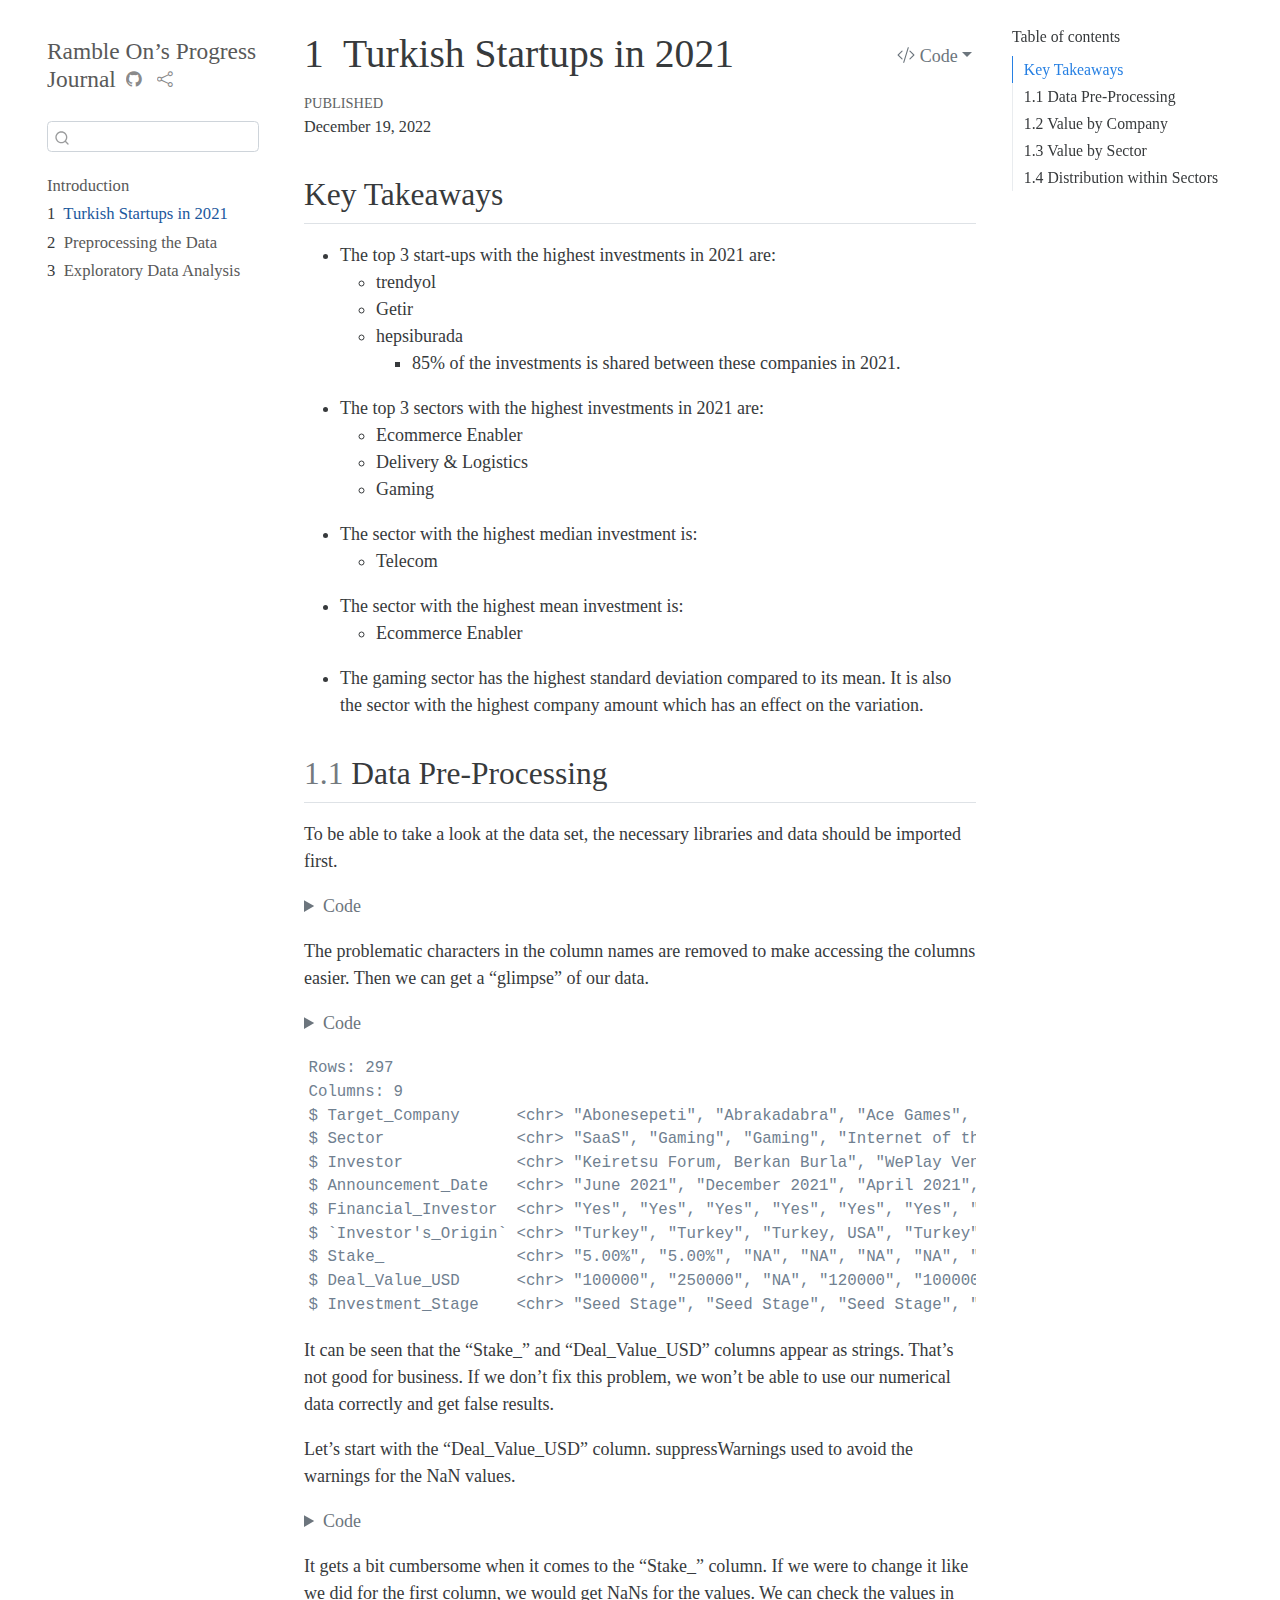
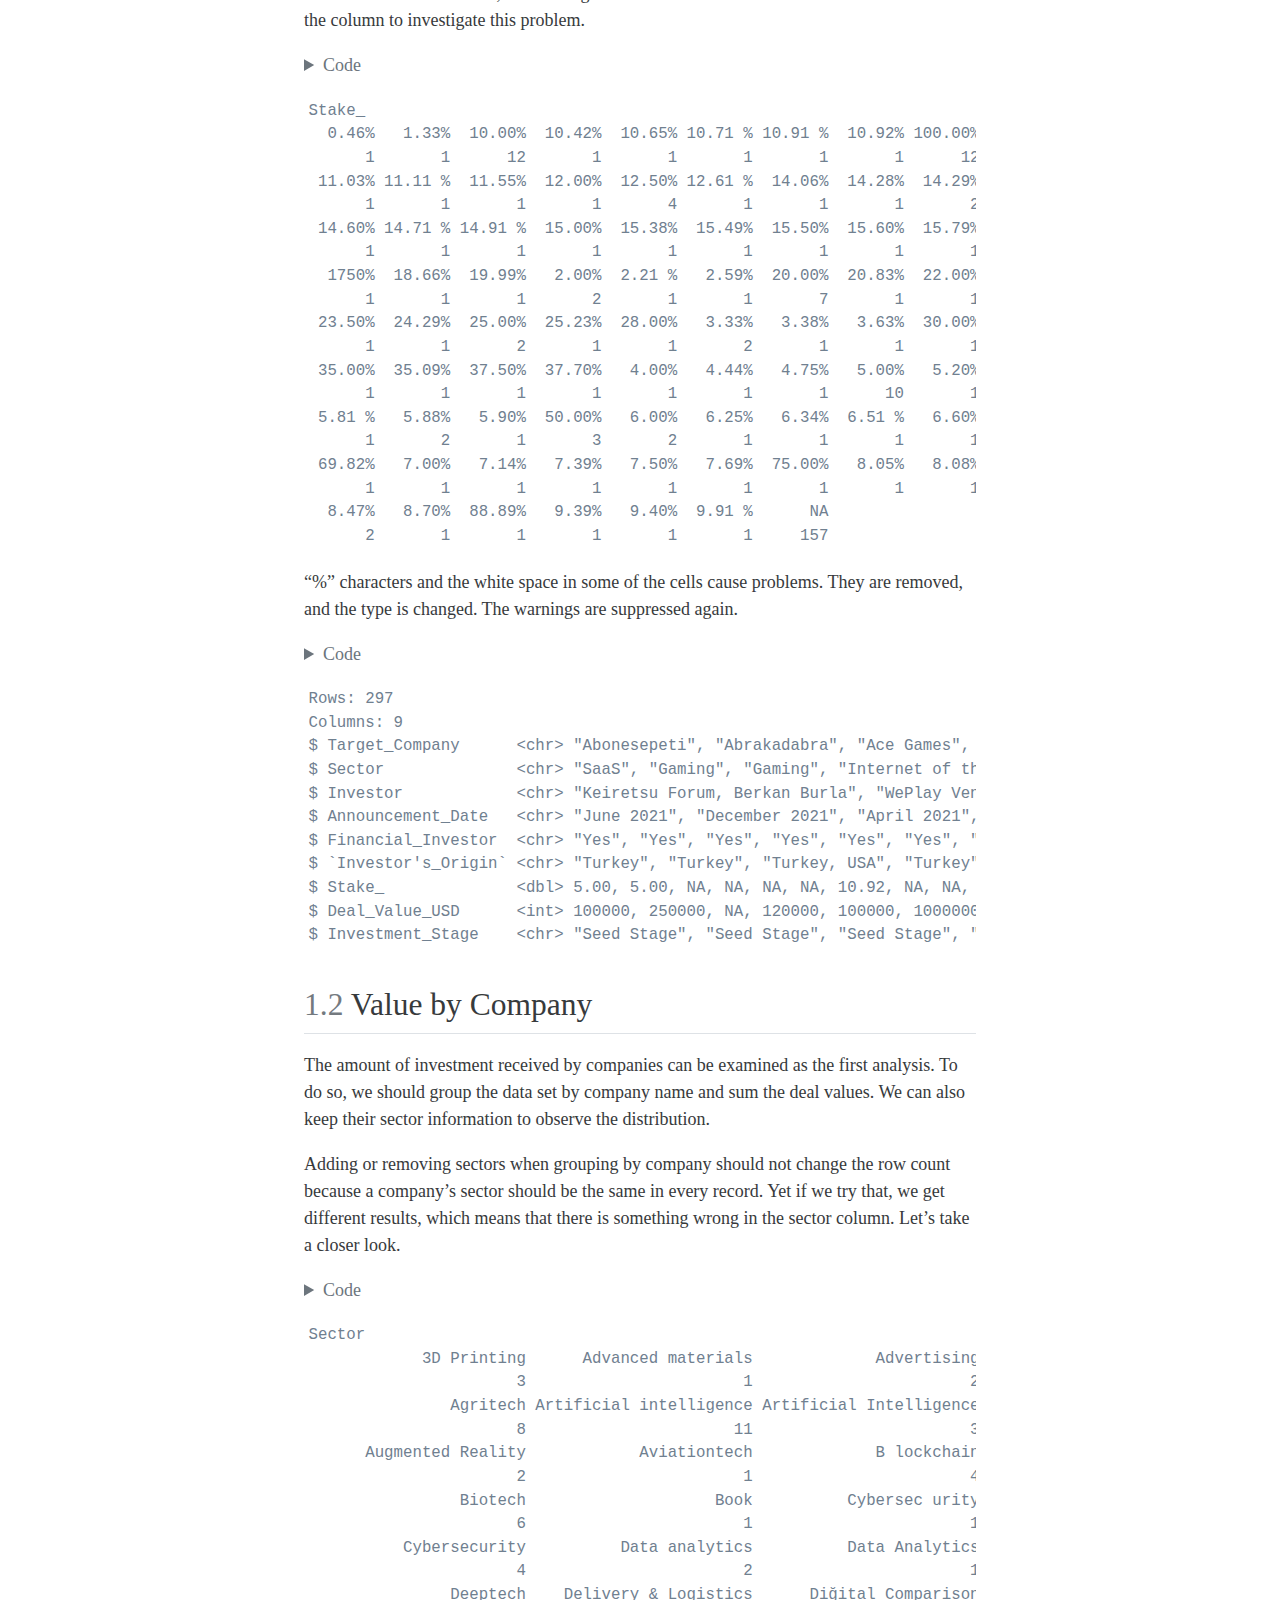
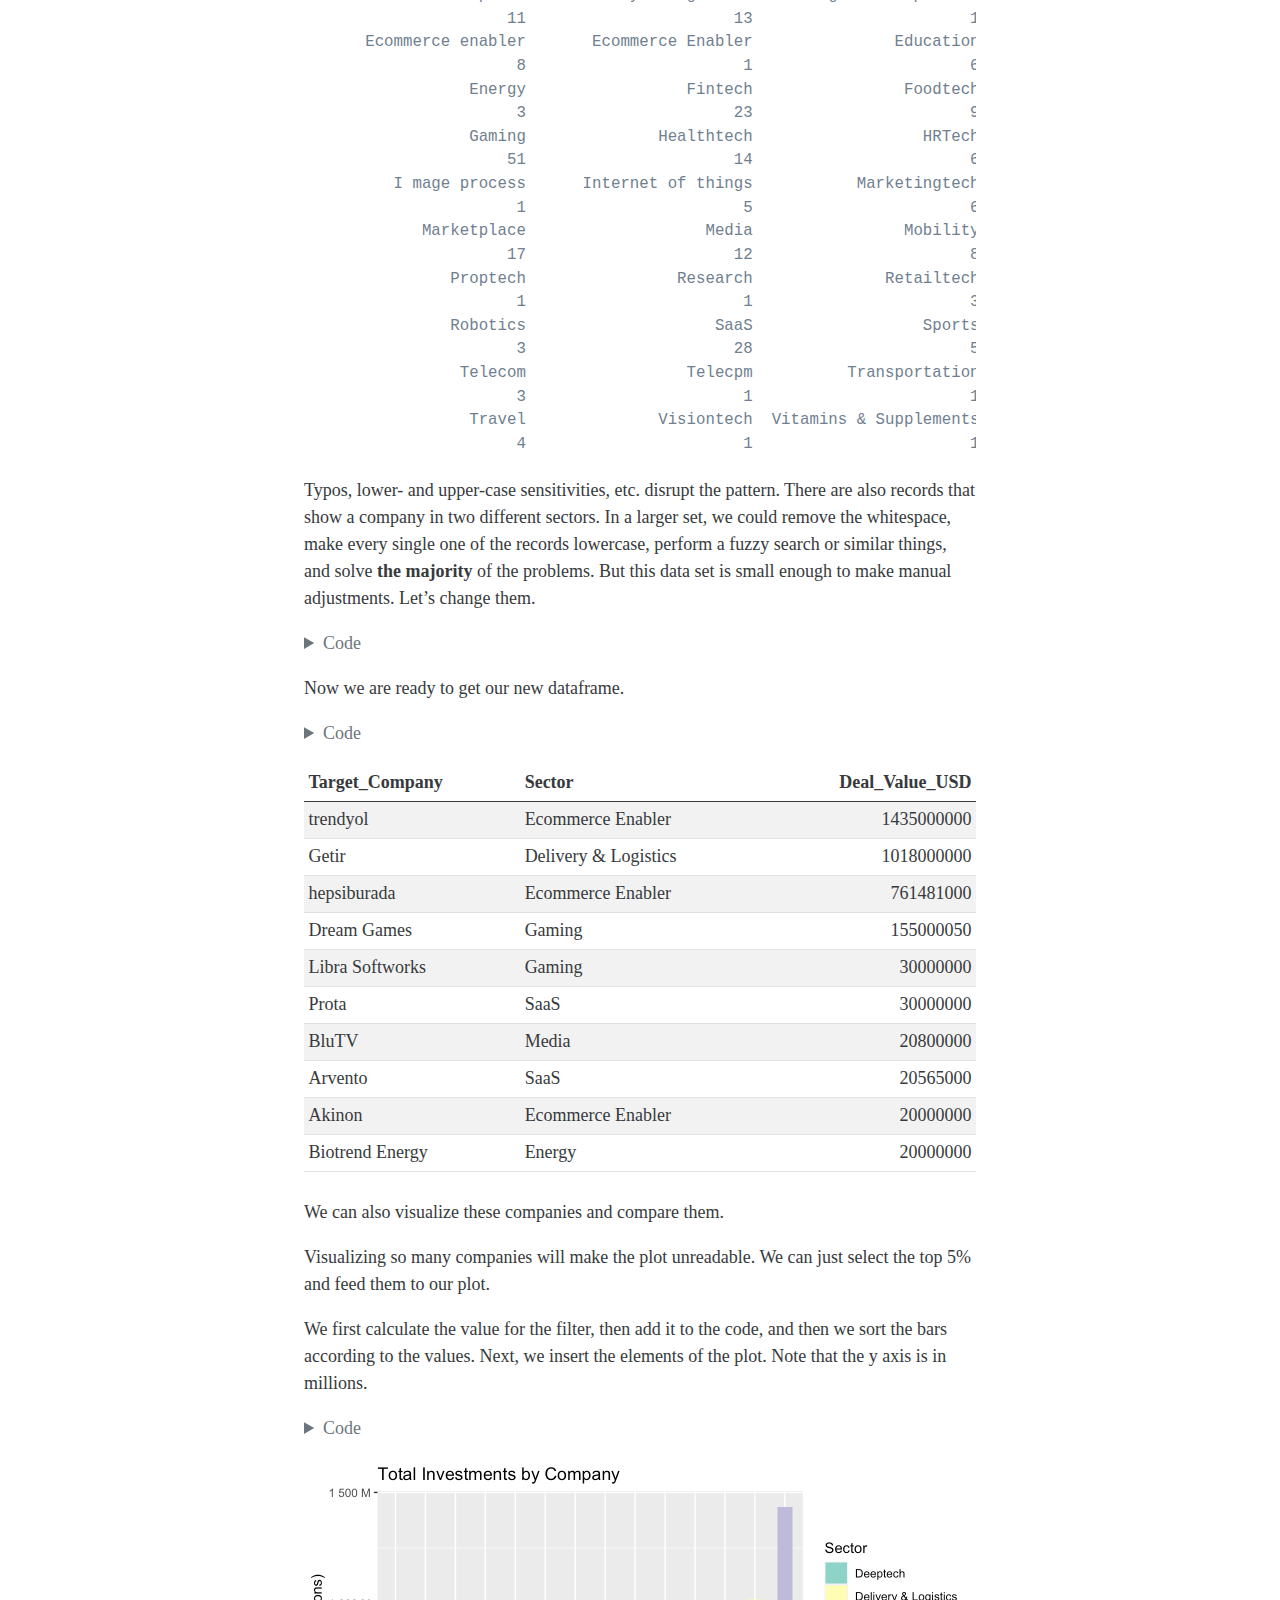
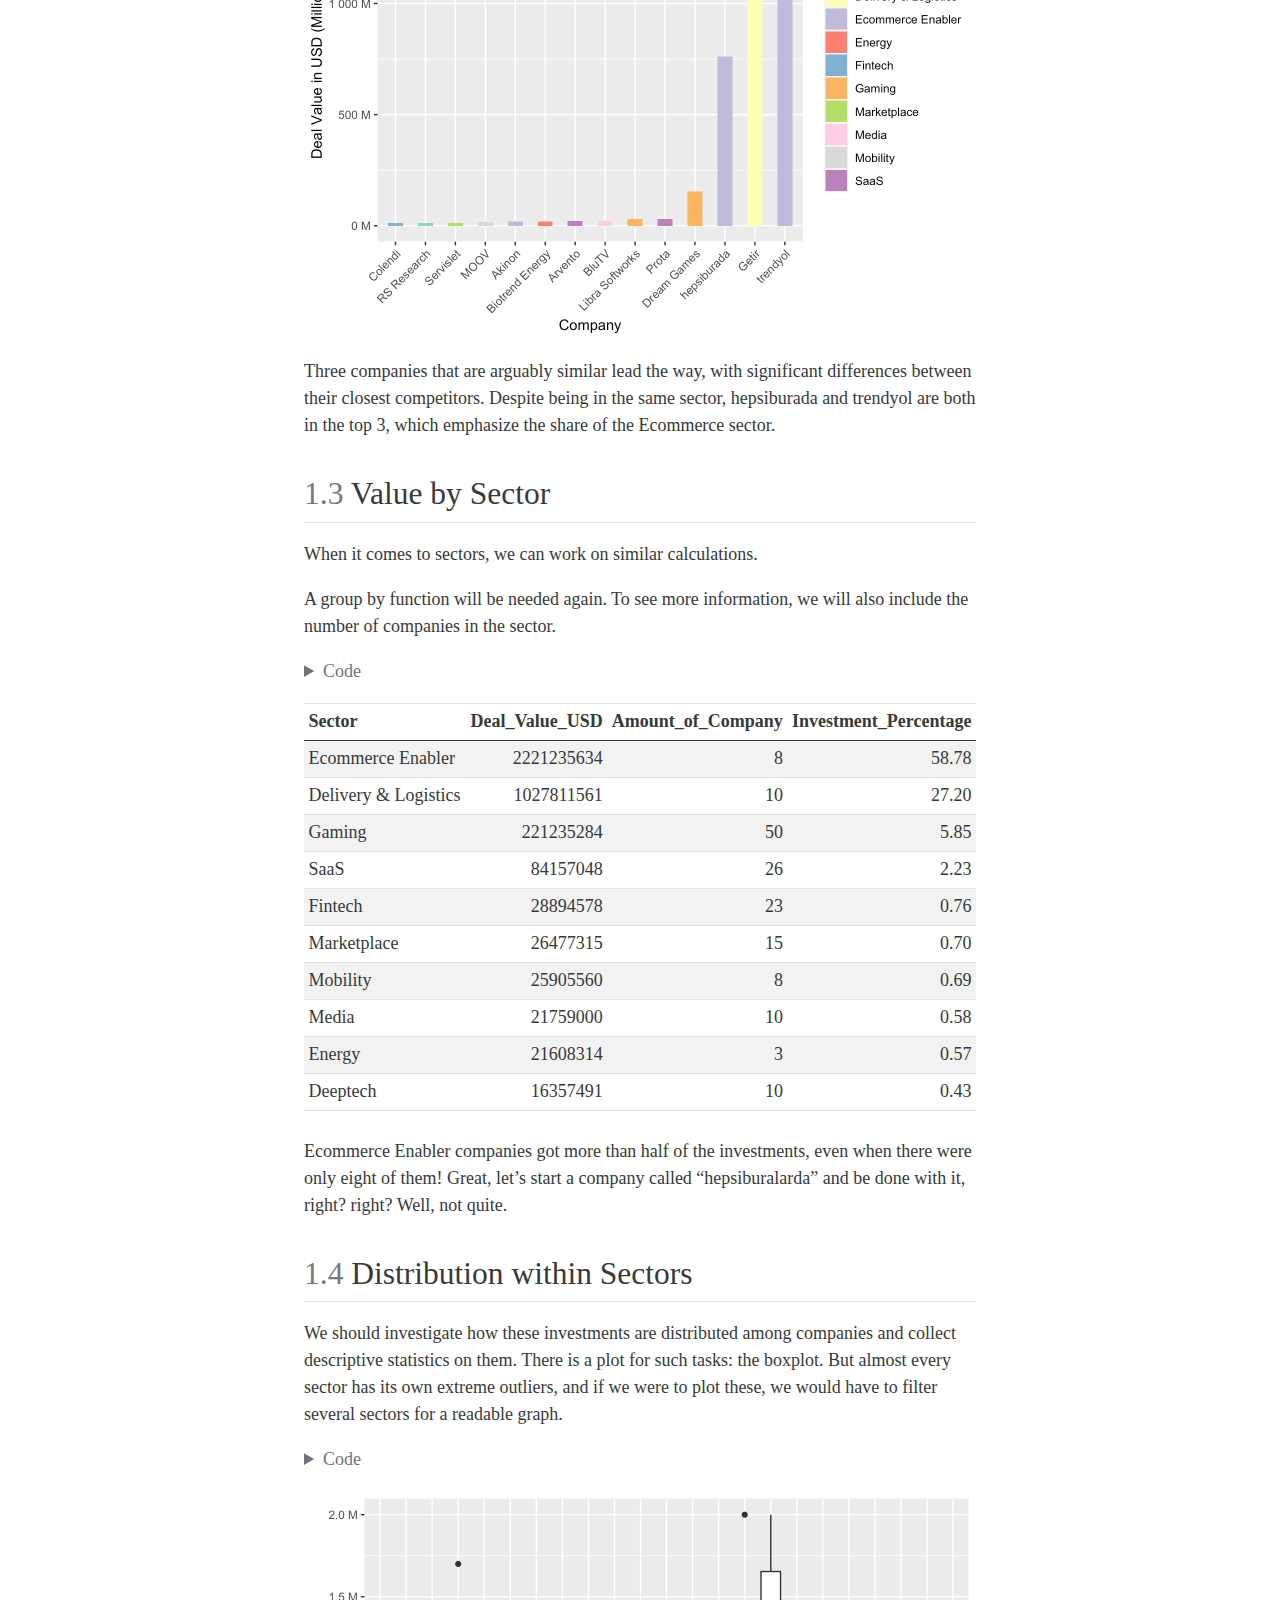
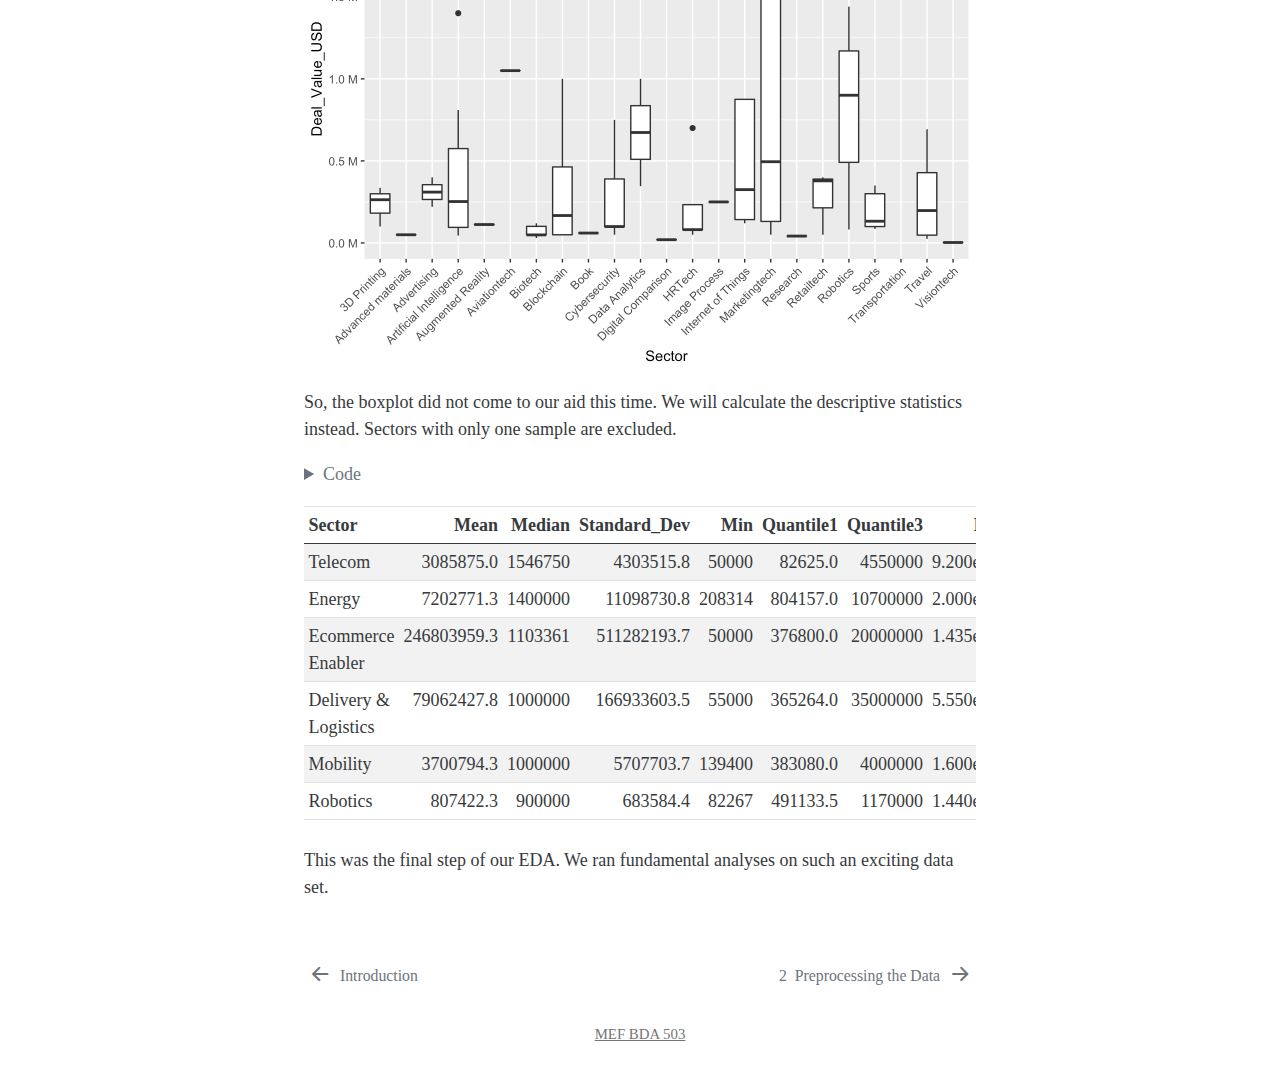
==== commit 93ded377: "Revert "ShinyApp section"" ====
--- a/docs/assignment1.html
+++ b/docs/assignment1.html
@@ -2,10 +2,11 @@
 <html xmlns="http://www.w3.org/1999/xhtml" lang="en" xml:lang="en"><head>
 
 <meta charset="utf-8">
-<meta name="generator" content="quarto-1.2.269">
+<meta name="generator" content="quarto-1.1.251">
 
 <meta name="viewport" content="width=device-width, initial-scale=1.0, user-scalable=yes">
 
+<meta name="dcterms.date" content="2022-12-19">
 
 <title>Ramble On’s Progress Journal - 1&nbsp; Turkish Startups in 2021</title>
 <style>
@@ -191,12 +192,7 @@
 </li>
         <li class="sidebar-item">
   <div class="sidebar-item-container"> 
-  <a href="./Exploratory Data Analysis.html" class="sidebar-item-text sidebar-link"><span class="chapter-number">3</span>&nbsp; <span class="chapter-title">Shiny App</span></a>
-  </div>
-</li>
-        <li class="sidebar-item">
-  <div class="sidebar-item-container"> 
-  <a href="./ShinyApp.html" class="sidebar-item-text sidebar-link"><span class="chapter-number">4</span>&nbsp; <span class="chapter-title">Exploratory Data Analysis</span></a>
+  <a href="./Exploratory Data Analysis.html" class="sidebar-item-text sidebar-link"><span class="chapter-number">3</span>&nbsp; <span class="chapter-title">Exploratory Data Analysis</span></a>
   </div>
 </li>
     </ul>
@@ -232,10 +228,9 @@
     <div>
     <div class="quarto-title-meta-heading">Published</div>
     <div class="quarto-title-meta-contents">
-      <p class="date">Invalid Date</p>
+      <p class="date">December 19, 2022</p>
     </div>
   </div>
-  
     
   </div>
   
@@ -290,26 +285,20 @@
 <span id="cb1-2"><a href="#cb1-2" aria-hidden="true" tabindex="-1"></a><span class="co"># install.package(kni)</span></span>
 <span id="cb1-3"><a href="#cb1-3" aria-hidden="true" tabindex="-1"></a><span class="fu">library</span>(readxl)</span>
 <span id="cb1-4"><a href="#cb1-4" aria-hidden="true" tabindex="-1"></a><span class="fu">library</span>(knitr)</span>
-<span id="cb1-5"><a href="#cb1-5" aria-hidden="true" tabindex="-1"></a><span class="fu">library</span>(ggplot2)</span></code><button title="Copy to Clipboard" class="code-copy-button"><i class="bi"></i></button></pre></div>
-</details>
-<div class="cell-output cell-output-stderr">
-<pre><code>Warning: package 'ggplot2' was built under R version 4.2.2</code></pre>
-</div>
-<details>
-<summary>Code</summary>
-<div class="sourceCode cell-code" id="cb3"><pre class="sourceCode r code-with-copy"><code class="sourceCode r"><span id="cb3-1"><a href="#cb3-1" aria-hidden="true" tabindex="-1"></a><span class="fu">library</span>(dplyr)</span>
-<span id="cb3-2"><a href="#cb3-2" aria-hidden="true" tabindex="-1"></a><span class="fu">library</span>(scales)</span>
-<span id="cb3-3"><a href="#cb3-3" aria-hidden="true" tabindex="-1"></a>df <span class="ot">&lt;-</span> readxl<span class="sc">::</span><span class="fu">read_excel</span>(<span class="st">"assignment1/startup_deals_2021.xlsx"</span>)</span></code><button title="Copy to Clipboard" class="code-copy-button"><i class="bi"></i></button></pre></div>
+<span id="cb1-5"><a href="#cb1-5" aria-hidden="true" tabindex="-1"></a><span class="fu">library</span>(ggplot2)</span>
+<span id="cb1-6"><a href="#cb1-6" aria-hidden="true" tabindex="-1"></a><span class="fu">library</span>(dplyr)</span>
+<span id="cb1-7"><a href="#cb1-7" aria-hidden="true" tabindex="-1"></a><span class="fu">library</span>(scales)</span>
+<span id="cb1-8"><a href="#cb1-8" aria-hidden="true" tabindex="-1"></a>df <span class="ot">&lt;-</span> readxl<span class="sc">::</span><span class="fu">read_excel</span>(<span class="st">"assignment1/startup_deals_2021.xlsx"</span>)</span></code><button title="Copy to Clipboard" class="code-copy-button"><i class="bi"></i></button></pre></div>
 </details>
 </div>
 <p>The problematic characters in the column names are removed to make accessing the columns easier. Then we can get a “glimpse” of our data.</p>
 <div class="cell">
 <details>
 <summary>Code</summary>
-<div class="sourceCode cell-code" id="cb4"><pre class="sourceCode r code-with-copy"><code class="sourceCode r"><span id="cb4-1"><a href="#cb4-1" aria-hidden="true" tabindex="-1"></a><span class="fu">names</span>(df) <span class="ot">&lt;-</span> <span class="fu">gsub</span>(<span class="st">"%"</span>, <span class="st">""</span>, <span class="fu">names</span>(df))</span>
-<span id="cb4-2"><a href="#cb4-2" aria-hidden="true" tabindex="-1"></a><span class="fu">names</span>(df) <span class="ot">&lt;-</span> <span class="fu">gsub</span>(<span class="st">" "</span>, <span class="st">"_"</span>, <span class="fu">names</span>(df))</span>
-<span id="cb4-3"><a href="#cb4-3" aria-hidden="true" tabindex="-1"></a><span class="fu">names</span>(df) <span class="ot">&lt;-</span> <span class="fu">gsub</span>(<span class="st">"[()]"</span>, <span class="st">""</span>, <span class="fu">names</span>(df))</span>
-<span id="cb4-4"><a href="#cb4-4" aria-hidden="true" tabindex="-1"></a><span class="fu">glimpse</span>(df)</span></code><button title="Copy to Clipboard" class="code-copy-button"><i class="bi"></i></button></pre></div>
+<div class="sourceCode cell-code" id="cb2"><pre class="sourceCode r code-with-copy"><code class="sourceCode r"><span id="cb2-1"><a href="#cb2-1" aria-hidden="true" tabindex="-1"></a><span class="fu">names</span>(df) <span class="ot">&lt;-</span> <span class="fu">gsub</span>(<span class="st">"%"</span>, <span class="st">""</span>, <span class="fu">names</span>(df))</span>
+<span id="cb2-2"><a href="#cb2-2" aria-hidden="true" tabindex="-1"></a><span class="fu">names</span>(df) <span class="ot">&lt;-</span> <span class="fu">gsub</span>(<span class="st">" "</span>, <span class="st">"_"</span>, <span class="fu">names</span>(df))</span>
+<span id="cb2-3"><a href="#cb2-3" aria-hidden="true" tabindex="-1"></a><span class="fu">names</span>(df) <span class="ot">&lt;-</span> <span class="fu">gsub</span>(<span class="st">"[()]"</span>, <span class="st">""</span>, <span class="fu">names</span>(df))</span>
+<span id="cb2-4"><a href="#cb2-4" aria-hidden="true" tabindex="-1"></a><span class="fu">glimpse</span>(df)</span></code><button title="Copy to Clipboard" class="code-copy-button"><i class="bi"></i></button></pre></div>
 </details>
 <div class="cell-output cell-output-stdout">
 <pre><code>Rows: 297
@@ -330,14 +319,14 @@
 <div class="cell">
 <details>
 <summary>Code</summary>
-<div class="sourceCode cell-code" id="cb6"><pre class="sourceCode r code-with-copy"><code class="sourceCode r"><span id="cb6-1"><a href="#cb6-1" aria-hidden="true" tabindex="-1"></a>df<span class="sc">$</span><span class="st">"Deal_Value_USD"</span><span class="ot">&lt;-</span> <span class="fu">suppressWarnings</span>(<span class="fu">as.integer</span>(df<span class="sc">$</span><span class="st">"Deal_Value_USD"</span>))</span></code><button title="Copy to Clipboard" class="code-copy-button"><i class="bi"></i></button></pre></div>
+<div class="sourceCode cell-code" id="cb4"><pre class="sourceCode r code-with-copy"><code class="sourceCode r"><span id="cb4-1"><a href="#cb4-1" aria-hidden="true" tabindex="-1"></a>df<span class="sc">$</span><span class="st">"Deal_Value_USD"</span><span class="ot">&lt;-</span> <span class="fu">suppressWarnings</span>(<span class="fu">as.integer</span>(df<span class="sc">$</span><span class="st">"Deal_Value_USD"</span>))</span></code><button title="Copy to Clipboard" class="code-copy-button"><i class="bi"></i></button></pre></div>
 </details>
 </div>
 <p>It gets a bit cumbersome when it comes to the “Stake_” column. If we were to change it like we did for the first column, we would get NaNs for the values. We can check the values in the column to investigate this problem.</p>
 <div class="cell">
 <details>
 <summary>Code</summary>
-<div class="sourceCode cell-code" id="cb7"><pre class="sourceCode r code-with-copy"><code class="sourceCode r"><span id="cb7-1"><a href="#cb7-1" aria-hidden="true" tabindex="-1"></a><span class="fu">table</span>(df[<span class="st">"Stake_"</span>])</span></code><button title="Copy to Clipboard" class="code-copy-button"><i class="bi"></i></button></pre></div>
+<div class="sourceCode cell-code" id="cb5"><pre class="sourceCode r code-with-copy"><code class="sourceCode r"><span id="cb5-1"><a href="#cb5-1" aria-hidden="true" tabindex="-1"></a><span class="fu">table</span>(df[<span class="st">"Stake_"</span>])</span></code><button title="Copy to Clipboard" class="code-copy-button"><i class="bi"></i></button></pre></div>
 </details>
 <div class="cell-output cell-output-stdout">
 <pre><code>Stake_
@@ -365,8 +354,8 @@
 <div class="cell">
 <details>
 <summary>Code</summary>
-<div class="sourceCode cell-code" id="cb9"><pre class="sourceCode r code-with-copy"><code class="sourceCode r"><span id="cb9-1"><a href="#cb9-1" aria-hidden="true" tabindex="-1"></a>df<span class="sc">$</span><span class="st">"Stake_"</span><span class="ot">&lt;-</span> <span class="fu">gsub</span>(<span class="st">"%"</span>,<span class="st">""</span>, df<span class="sc">$</span><span class="st">"Stake_"</span>) <span class="sc">%&gt;%</span> <span class="fu">trimws</span>(df<span class="sc">$</span><span class="st">"Stake_"</span>, <span class="at">which =</span> <span class="fu">c</span>(<span class="st">"both"</span>)) <span class="sc">%&gt;%</span> <span class="fu">as.numeric</span>(df<span class="sc">$</span><span class="st">"Stake_"</span>)</span>
-<span id="cb9-2"><a href="#cb9-2" aria-hidden="true" tabindex="-1"></a><span class="fu">glimpse</span>(df)</span></code><button title="Copy to Clipboard" class="code-copy-button"><i class="bi"></i></button></pre></div>
+<div class="sourceCode cell-code" id="cb7"><pre class="sourceCode r code-with-copy"><code class="sourceCode r"><span id="cb7-1"><a href="#cb7-1" aria-hidden="true" tabindex="-1"></a>df<span class="sc">$</span><span class="st">"Stake_"</span><span class="ot">&lt;-</span> <span class="fu">gsub</span>(<span class="st">"%"</span>,<span class="st">""</span>, df<span class="sc">$</span><span class="st">"Stake_"</span>) <span class="sc">%&gt;%</span> <span class="fu">trimws</span>(df<span class="sc">$</span><span class="st">"Stake_"</span>, <span class="at">which =</span> <span class="fu">c</span>(<span class="st">"both"</span>)) <span class="sc">%&gt;%</span> <span class="fu">as.numeric</span>(df<span class="sc">$</span><span class="st">"Stake_"</span>)</span>
+<span id="cb7-2"><a href="#cb7-2" aria-hidden="true" tabindex="-1"></a><span class="fu">glimpse</span>(df)</span></code><button title="Copy to Clipboard" class="code-copy-button"><i class="bi"></i></button></pre></div>
 </details>
 <div class="cell-output cell-output-stdout">
 <pre><code>Rows: 297
@@ -390,7 +379,7 @@
 <div class="cell">
 <details>
 <summary>Code</summary>
-<div class="sourceCode cell-code" id="cb11"><pre class="sourceCode r code-with-copy"><code class="sourceCode r"><span id="cb11-1"><a href="#cb11-1" aria-hidden="true" tabindex="-1"></a><span class="fu">table</span>(df[<span class="st">"Sector"</span>])</span></code><button title="Copy to Clipboard" class="code-copy-button"><i class="bi"></i></button></pre></div>
+<div class="sourceCode cell-code" id="cb9"><pre class="sourceCode r code-with-copy"><code class="sourceCode r"><span id="cb9-1"><a href="#cb9-1" aria-hidden="true" tabindex="-1"></a><span class="fu">table</span>(df[<span class="st">"Sector"</span>])</span></code><button title="Copy to Clipboard" class="code-copy-button"><i class="bi"></i></button></pre></div>
 </details>
 <div class="cell-output cell-output-stdout">
 <pre><code>Sector
@@ -430,30 +419,30 @@
 <div class="cell">
 <details>
 <summary>Code</summary>
-<div class="sourceCode cell-code" id="cb13"><pre class="sourceCode r code-with-copy"><code class="sourceCode r"><span id="cb13-1"><a href="#cb13-1" aria-hidden="true" tabindex="-1"></a>df<span class="sc">$</span>Sector[df<span class="sc">$</span>Sector <span class="sc">==</span> <span class="st">"Artificial intelligence"</span>] <span class="ot">&lt;-</span> <span class="st">"Artificial Intelligence"</span></span>
-<span id="cb13-2"><a href="#cb13-2" aria-hidden="true" tabindex="-1"></a>df<span class="sc">$</span>Sector[df<span class="sc">$</span>Sector <span class="sc">==</span> <span class="st">"B lockchain"</span>] <span class="ot">&lt;-</span> <span class="st">"Blockchain"</span></span>
-<span id="cb13-3"><a href="#cb13-3" aria-hidden="true" tabindex="-1"></a>df<span class="sc">$</span>Sector[df<span class="sc">$</span>Sector <span class="sc">==</span> <span class="st">"Cybersec urity"</span>] <span class="ot">&lt;-</span> <span class="st">"Cybersecurity"</span></span>
-<span id="cb13-4"><a href="#cb13-4" aria-hidden="true" tabindex="-1"></a>df<span class="sc">$</span>Sector[df<span class="sc">$</span>Sector <span class="sc">==</span> <span class="st">"Data analytics"</span>] <span class="ot">&lt;-</span> <span class="st">"Data Analytics"</span></span>
-<span id="cb13-5"><a href="#cb13-5" aria-hidden="true" tabindex="-1"></a>df<span class="sc">$</span>Sector[df<span class="sc">$</span>Sector <span class="sc">==</span> <span class="st">"Diğital Comparison"</span>] <span class="ot">&lt;-</span> <span class="st">"Digital Comparison"</span></span>
-<span id="cb13-6"><a href="#cb13-6" aria-hidden="true" tabindex="-1"></a>df<span class="sc">$</span>Sector[df<span class="sc">$</span>Sector <span class="sc">==</span> <span class="st">"Ecommerce enabler"</span>] <span class="ot">&lt;-</span> <span class="st">"Ecommerce Enabler"</span></span>
-<span id="cb13-7"><a href="#cb13-7" aria-hidden="true" tabindex="-1"></a>df<span class="sc">$</span>Sector[df<span class="sc">$</span>Sector <span class="sc">==</span> <span class="st">"I mage process"</span>] <span class="ot">&lt;-</span> <span class="st">"Image Process"</span></span>
-<span id="cb13-8"><a href="#cb13-8" aria-hidden="true" tabindex="-1"></a>df<span class="sc">$</span>Sector[df<span class="sc">$</span>Sector <span class="sc">==</span> <span class="st">"Internet of things"</span>] <span class="ot">&lt;-</span> <span class="st">"Internet of Things"</span></span>
-<span id="cb13-9"><a href="#cb13-9" aria-hidden="true" tabindex="-1"></a>df<span class="sc">$</span>Sector[df<span class="sc">$</span>Sector <span class="sc">==</span> <span class="st">"Telecpm"</span>] <span class="ot">&lt;-</span> <span class="st">"Telecom"</span></span>
-<span id="cb13-10"><a href="#cb13-10" aria-hidden="true" tabindex="-1"></a></span>
-<span id="cb13-11"><a href="#cb13-11" aria-hidden="true" tabindex="-1"></a>df<span class="sc">$</span>Sector[df<span class="sc">$</span>Target_Company <span class="sc">==</span> <span class="st">"ART Labs"</span>] <span class="ot">&lt;-</span> <span class="st">"Artificial Intelligence"</span></span>
-<span id="cb13-12"><a href="#cb13-12" aria-hidden="true" tabindex="-1"></a>df<span class="sc">$</span>Sector[df<span class="sc">$</span>Target_Company <span class="sc">==</span> <span class="st">"Juphy"</span>] <span class="ot">&lt;-</span> <span class="st">"SaaS"</span></span></code><button title="Copy to Clipboard" class="code-copy-button"><i class="bi"></i></button></pre></div>
+<div class="sourceCode cell-code" id="cb11"><pre class="sourceCode r code-with-copy"><code class="sourceCode r"><span id="cb11-1"><a href="#cb11-1" aria-hidden="true" tabindex="-1"></a>df<span class="sc">$</span>Sector[df<span class="sc">$</span>Sector <span class="sc">==</span> <span class="st">"Artificial intelligence"</span>] <span class="ot">&lt;-</span> <span class="st">"Artificial Intelligence"</span></span>
+<span id="cb11-2"><a href="#cb11-2" aria-hidden="true" tabindex="-1"></a>df<span class="sc">$</span>Sector[df<span class="sc">$</span>Sector <span class="sc">==</span> <span class="st">"B lockchain"</span>] <span class="ot">&lt;-</span> <span class="st">"Blockchain"</span></span>
+<span id="cb11-3"><a href="#cb11-3" aria-hidden="true" tabindex="-1"></a>df<span class="sc">$</span>Sector[df<span class="sc">$</span>Sector <span class="sc">==</span> <span class="st">"Cybersec urity"</span>] <span class="ot">&lt;-</span> <span class="st">"Cybersecurity"</span></span>
+<span id="cb11-4"><a href="#cb11-4" aria-hidden="true" tabindex="-1"></a>df<span class="sc">$</span>Sector[df<span class="sc">$</span>Sector <span class="sc">==</span> <span class="st">"Data analytics"</span>] <span class="ot">&lt;-</span> <span class="st">"Data Analytics"</span></span>
+<span id="cb11-5"><a href="#cb11-5" aria-hidden="true" tabindex="-1"></a>df<span class="sc">$</span>Sector[df<span class="sc">$</span>Sector <span class="sc">==</span> <span class="st">"Diğital Comparison"</span>] <span class="ot">&lt;-</span> <span class="st">"Digital Comparison"</span></span>
+<span id="cb11-6"><a href="#cb11-6" aria-hidden="true" tabindex="-1"></a>df<span class="sc">$</span>Sector[df<span class="sc">$</span>Sector <span class="sc">==</span> <span class="st">"Ecommerce enabler"</span>] <span class="ot">&lt;-</span> <span class="st">"Ecommerce Enabler"</span></span>
+<span id="cb11-7"><a href="#cb11-7" aria-hidden="true" tabindex="-1"></a>df<span class="sc">$</span>Sector[df<span class="sc">$</span>Sector <span class="sc">==</span> <span class="st">"I mage process"</span>] <span class="ot">&lt;-</span> <span class="st">"Image Process"</span></span>
+<span id="cb11-8"><a href="#cb11-8" aria-hidden="true" tabindex="-1"></a>df<span class="sc">$</span>Sector[df<span class="sc">$</span>Sector <span class="sc">==</span> <span class="st">"Internet of things"</span>] <span class="ot">&lt;-</span> <span class="st">"Internet of Things"</span></span>
+<span id="cb11-9"><a href="#cb11-9" aria-hidden="true" tabindex="-1"></a>df<span class="sc">$</span>Sector[df<span class="sc">$</span>Sector <span class="sc">==</span> <span class="st">"Telecpm"</span>] <span class="ot">&lt;-</span> <span class="st">"Telecom"</span></span>
+<span id="cb11-10"><a href="#cb11-10" aria-hidden="true" tabindex="-1"></a></span>
+<span id="cb11-11"><a href="#cb11-11" aria-hidden="true" tabindex="-1"></a>df<span class="sc">$</span>Sector[df<span class="sc">$</span>Target_Company <span class="sc">==</span> <span class="st">"ART Labs"</span>] <span class="ot">&lt;-</span> <span class="st">"Artificial Intelligence"</span></span>
+<span id="cb11-12"><a href="#cb11-12" aria-hidden="true" tabindex="-1"></a>df<span class="sc">$</span>Sector[df<span class="sc">$</span>Target_Company <span class="sc">==</span> <span class="st">"Juphy"</span>] <span class="ot">&lt;-</span> <span class="st">"SaaS"</span></span></code><button title="Copy to Clipboard" class="code-copy-button"><i class="bi"></i></button></pre></div>
 </details>
 </div>
 <p>Now we are ready to get our new dataframe.</p>
 <div class="cell">
 <details>
 <summary>Code</summary>
-<div class="sourceCode cell-code" id="cb14"><pre class="sourceCode r code-with-copy"><code class="sourceCode r"><span id="cb14-1"><a href="#cb14-1" aria-hidden="true" tabindex="-1"></a><span class="fu">suppressMessages</span>(comp_grouped <span class="ot">&lt;-</span> df <span class="sc">%&gt;%</span></span>
-<span id="cb14-2"><a href="#cb14-2" aria-hidden="true" tabindex="-1"></a>  <span class="fu">group_by</span>(Target_Company, Sector) <span class="sc">%&gt;%</span></span>
-<span id="cb14-3"><a href="#cb14-3" aria-hidden="true" tabindex="-1"></a>  <span class="fu">summarize</span>(<span class="at">Deal_Value_USD =</span> <span class="fu">sum</span>(Deal_Value_USD, <span class="at">na.rm=</span>T))<span class="sc">%&gt;%</span></span>
-<span id="cb14-4"><a href="#cb14-4" aria-hidden="true" tabindex="-1"></a>  <span class="fu">arrange</span>(<span class="fu">desc</span>(Deal_Value_USD)))</span>
-<span id="cb14-5"><a href="#cb14-5" aria-hidden="true" tabindex="-1"></a></span>
-<span id="cb14-6"><a href="#cb14-6" aria-hidden="true" tabindex="-1"></a><span class="fu">kable</span>(<span class="fu">head</span>(comp_grouped, <span class="dv">10</span>))</span></code><button title="Copy to Clipboard" class="code-copy-button"><i class="bi"></i></button></pre></div>
+<div class="sourceCode cell-code" id="cb12"><pre class="sourceCode r code-with-copy"><code class="sourceCode r"><span id="cb12-1"><a href="#cb12-1" aria-hidden="true" tabindex="-1"></a><span class="fu">suppressMessages</span>(comp_grouped <span class="ot">&lt;-</span> df <span class="sc">%&gt;%</span></span>
+<span id="cb12-2"><a href="#cb12-2" aria-hidden="true" tabindex="-1"></a>  <span class="fu">group_by</span>(Target_Company, Sector) <span class="sc">%&gt;%</span></span>
+<span id="cb12-3"><a href="#cb12-3" aria-hidden="true" tabindex="-1"></a>  <span class="fu">summarize</span>(<span class="at">Deal_Value_USD =</span> <span class="fu">sum</span>(Deal_Value_USD, <span class="at">na.rm=</span>T))<span class="sc">%&gt;%</span></span>
+<span id="cb12-4"><a href="#cb12-4" aria-hidden="true" tabindex="-1"></a>  <span class="fu">arrange</span>(<span class="fu">desc</span>(Deal_Value_USD)))</span>
+<span id="cb12-5"><a href="#cb12-5" aria-hidden="true" tabindex="-1"></a></span>
+<span id="cb12-6"><a href="#cb12-6" aria-hidden="true" tabindex="-1"></a><span class="fu">kable</span>(<span class="fu">head</span>(comp_grouped, <span class="dv">10</span>))</span></code><button title="Copy to Clipboard" class="code-copy-button"><i class="bi"></i></button></pre></div>
 </details>
 <div class="cell-output-display">
 <table class="table table-sm table-striped">
@@ -525,15 +514,15 @@
 <div class="cell">
 <details>
 <summary>Code</summary>
-<div class="sourceCode cell-code" id="cb15"><pre class="sourceCode r code-with-copy"><code class="sourceCode r"><span id="cb15-1"><a href="#cb15-1" aria-hidden="true" tabindex="-1"></a>qu <span class="ot">&lt;-</span> <span class="fu">quantile</span>(comp_grouped<span class="sc">$</span>Deal_Value_USD, <span class="at">probs =</span> <span class="fl">0.95</span>, <span class="at">na.rm =</span> <span class="cn">TRUE</span>)</span>
-<span id="cb15-2"><a href="#cb15-2" aria-hidden="true" tabindex="-1"></a></span>
-<span id="cb15-3"><a href="#cb15-3" aria-hidden="true" tabindex="-1"></a>comp_grouped <span class="sc">%&gt;%</span> <span class="fu">filter</span>(Deal_Value_USD <span class="sc">&gt;=</span> qu) <span class="sc">%&gt;%</span></span>
-<span id="cb15-4"><a href="#cb15-4" aria-hidden="true" tabindex="-1"></a>  <span class="fu">ggplot</span>(<span class="fu">aes</span>(<span class="at">x =</span> <span class="fu">reorder</span>(Target_Company, <span class="sc">+</span>Deal_Value_USD),<span class="at">y =</span> Deal_Value_USD, </span>
-<span id="cb15-5"><a href="#cb15-5" aria-hidden="true" tabindex="-1"></a>             <span class="at">fill =</span> Sector))<span class="sc">+</span> <span class="fu">scale_fill_brewer</span>(<span class="at">palette=</span><span class="st">"Set3"</span>) <span class="sc">+</span></span>
-<span id="cb15-6"><a href="#cb15-6" aria-hidden="true" tabindex="-1"></a>  <span class="fu">geom_col</span>(<span class="at">width =</span> <span class="fl">0.5</span>) <span class="sc">+</span> <span class="fu">theme</span>(<span class="at">axis.text.x =</span> <span class="fu">element_text</span>(<span class="at">angle =</span> <span class="dv">45</span>, <span class="at">hjust=</span><span class="dv">1</span>)) <span class="sc">+</span> </span>
-<span id="cb15-7"><a href="#cb15-7" aria-hidden="true" tabindex="-1"></a>  <span class="fu">ggtitle</span>(<span class="st">"Total Investments by Company"</span>) <span class="sc">+</span></span>
-<span id="cb15-8"><a href="#cb15-8" aria-hidden="true" tabindex="-1"></a>  <span class="fu">xlab</span>(<span class="st">"Company"</span>) <span class="sc">+</span> <span class="fu">ylab</span>(<span class="st">"Deal Value in USD (Millions)"</span>) <span class="sc">+</span> </span>
-<span id="cb15-9"><a href="#cb15-9" aria-hidden="true" tabindex="-1"></a>  <span class="fu">scale_y_continuous</span>(<span class="at">labels =</span> <span class="fu">label_number</span>(<span class="at">suffix =</span> <span class="st">" M"</span>, <span class="at">scale =</span> <span class="fl">1e-6</span>))</span></code><button title="Copy to Clipboard" class="code-copy-button"><i class="bi"></i></button></pre></div>
+<div class="sourceCode cell-code" id="cb13"><pre class="sourceCode r code-with-copy"><code class="sourceCode r"><span id="cb13-1"><a href="#cb13-1" aria-hidden="true" tabindex="-1"></a>qu <span class="ot">&lt;-</span> <span class="fu">quantile</span>(comp_grouped<span class="sc">$</span>Deal_Value_USD, <span class="at">probs =</span> <span class="fl">0.95</span>, <span class="at">na.rm =</span> <span class="cn">TRUE</span>)</span>
+<span id="cb13-2"><a href="#cb13-2" aria-hidden="true" tabindex="-1"></a></span>
+<span id="cb13-3"><a href="#cb13-3" aria-hidden="true" tabindex="-1"></a>comp_grouped <span class="sc">%&gt;%</span> <span class="fu">filter</span>(Deal_Value_USD <span class="sc">&gt;=</span> qu) <span class="sc">%&gt;%</span></span>
+<span id="cb13-4"><a href="#cb13-4" aria-hidden="true" tabindex="-1"></a>  <span class="fu">ggplot</span>(<span class="fu">aes</span>(<span class="at">x =</span> <span class="fu">reorder</span>(Target_Company, <span class="sc">+</span>Deal_Value_USD),<span class="at">y =</span> Deal_Value_USD, </span>
+<span id="cb13-5"><a href="#cb13-5" aria-hidden="true" tabindex="-1"></a>             <span class="at">fill =</span> Sector))<span class="sc">+</span> <span class="fu">scale_fill_brewer</span>(<span class="at">palette=</span><span class="st">"Set3"</span>) <span class="sc">+</span></span>
+<span id="cb13-6"><a href="#cb13-6" aria-hidden="true" tabindex="-1"></a>  <span class="fu">geom_col</span>(<span class="at">width =</span> <span class="fl">0.5</span>) <span class="sc">+</span> <span class="fu">theme</span>(<span class="at">axis.text.x =</span> <span class="fu">element_text</span>(<span class="at">angle =</span> <span class="dv">45</span>, <span class="at">hjust=</span><span class="dv">1</span>)) <span class="sc">+</span> </span>
+<span id="cb13-7"><a href="#cb13-7" aria-hidden="true" tabindex="-1"></a>  <span class="fu">ggtitle</span>(<span class="st">"Total Investments by Company"</span>) <span class="sc">+</span></span>
+<span id="cb13-8"><a href="#cb13-8" aria-hidden="true" tabindex="-1"></a>  <span class="fu">xlab</span>(<span class="st">"Company"</span>) <span class="sc">+</span> <span class="fu">ylab</span>(<span class="st">"Deal Value in USD (Millions)"</span>) <span class="sc">+</span> </span>
+<span id="cb13-9"><a href="#cb13-9" aria-hidden="true" tabindex="-1"></a>  <span class="fu">scale_y_continuous</span>(<span class="at">labels =</span> <span class="fu">label_number</span>(<span class="at">suffix =</span> <span class="st">" M"</span>, <span class="at">scale =</span> <span class="fl">1e-6</span>))</span></code><button title="Copy to Clipboard" class="code-copy-button"><i class="bi"></i></button></pre></div>
 </details>
 <div class="cell-output-display">
 <p><img src="assignment1_files/figure-html/unnamed-chunk-7-1.png" class="img-fluid" width="672"></p>
@@ -548,15 +537,15 @@
 <div class="cell">
 <details>
 <summary>Code</summary>
-<div class="sourceCode cell-code" id="cb16"><pre class="sourceCode r code-with-copy"><code class="sourceCode r"><span id="cb16-1"><a href="#cb16-1" aria-hidden="true" tabindex="-1"></a>sum_deal <span class="ot">=</span> <span class="fu">sum</span>(df<span class="sc">$</span>Deal_Value_USD, <span class="at">na.rm =</span> T)</span>
-<span id="cb16-2"><a href="#cb16-2" aria-hidden="true" tabindex="-1"></a></span>
-<span id="cb16-3"><a href="#cb16-3" aria-hidden="true" tabindex="-1"></a>sec_grouped <span class="ot">&lt;-</span> df <span class="sc">%&gt;%</span></span>
-<span id="cb16-4"><a href="#cb16-4" aria-hidden="true" tabindex="-1"></a>  <span class="fu">group_by</span>(Sector) <span class="sc">%&gt;%</span></span>
-<span id="cb16-5"><a href="#cb16-5" aria-hidden="true" tabindex="-1"></a>  <span class="fu">summarize</span>(<span class="at">Deal_Value_USD =</span> <span class="fu">sum</span>(Deal_Value_USD, <span class="at">na.rm=</span>T), <span class="at">Amount_of_Company =</span> <span class="fu">n_distinct</span>(Target_Company))<span class="sc">%&gt;%</span></span>
-<span id="cb16-6"><a href="#cb16-6" aria-hidden="true" tabindex="-1"></a>  <span class="fu">arrange</span>(<span class="fu">desc</span>(Deal_Value_USD)) <span class="sc">%&gt;%</span></span>
-<span id="cb16-7"><a href="#cb16-7" aria-hidden="true" tabindex="-1"></a>  <span class="fu">mutate</span>(<span class="at">Investment_Percentage =</span> <span class="fu">round</span>(Deal_Value_USD<span class="sc">*</span><span class="dv">100</span> <span class="sc">/</span> sum_deal, <span class="dv">2</span>))</span>
-<span id="cb16-8"><a href="#cb16-8" aria-hidden="true" tabindex="-1"></a></span>
-<span id="cb16-9"><a href="#cb16-9" aria-hidden="true" tabindex="-1"></a><span class="fu">kable</span>(<span class="fu">head</span>(sec_grouped, <span class="dv">10</span>))</span></code><button title="Copy to Clipboard" class="code-copy-button"><i class="bi"></i></button></pre></div>
+<div class="sourceCode cell-code" id="cb14"><pre class="sourceCode r code-with-copy"><code class="sourceCode r"><span id="cb14-1"><a href="#cb14-1" aria-hidden="true" tabindex="-1"></a>sum_deal <span class="ot">=</span> <span class="fu">sum</span>(df<span class="sc">$</span>Deal_Value_USD, <span class="at">na.rm =</span> T)</span>
+<span id="cb14-2"><a href="#cb14-2" aria-hidden="true" tabindex="-1"></a></span>
+<span id="cb14-3"><a href="#cb14-3" aria-hidden="true" tabindex="-1"></a>sec_grouped <span class="ot">&lt;-</span> df <span class="sc">%&gt;%</span></span>
+<span id="cb14-4"><a href="#cb14-4" aria-hidden="true" tabindex="-1"></a>  <span class="fu">group_by</span>(Sector) <span class="sc">%&gt;%</span></span>
+<span id="cb14-5"><a href="#cb14-5" aria-hidden="true" tabindex="-1"></a>  <span class="fu">summarize</span>(<span class="at">Deal_Value_USD =</span> <span class="fu">sum</span>(Deal_Value_USD, <span class="at">na.rm=</span>T), <span class="at">Amount_of_Company =</span> <span class="fu">n_distinct</span>(Target_Company))<span class="sc">%&gt;%</span></span>
+<span id="cb14-6"><a href="#cb14-6" aria-hidden="true" tabindex="-1"></a>  <span class="fu">arrange</span>(<span class="fu">desc</span>(Deal_Value_USD)) <span class="sc">%&gt;%</span></span>
+<span id="cb14-7"><a href="#cb14-7" aria-hidden="true" tabindex="-1"></a>  <span class="fu">mutate</span>(<span class="at">Investment_Percentage =</span> <span class="fu">round</span>(Deal_Value_USD<span class="sc">*</span><span class="dv">100</span> <span class="sc">/</span> sum_deal, <span class="dv">2</span>))</span>
+<span id="cb14-8"><a href="#cb14-8" aria-hidden="true" tabindex="-1"></a></span>
+<span id="cb14-9"><a href="#cb14-9" aria-hidden="true" tabindex="-1"></a><span class="fu">kable</span>(<span class="fu">head</span>(sec_grouped, <span class="dv">10</span>))</span></code><button title="Copy to Clipboard" class="code-copy-button"><i class="bi"></i></button></pre></div>
 </details>
 <div class="cell-output-display">
 <table class="table table-sm table-striped">
@@ -647,15 +636,15 @@
 <div class="cell">
 <details>
 <summary>Code</summary>
-<div class="sourceCode cell-code" id="cb17"><pre class="sourceCode r code-with-copy"><code class="sourceCode r"><span id="cb17-1"><a href="#cb17-1" aria-hidden="true" tabindex="-1"></a>filtered_df <span class="ot">&lt;-</span> df <span class="sc">%&gt;%</span> </span>
-<span id="cb17-2"><a href="#cb17-2" aria-hidden="true" tabindex="-1"></a>  <span class="fu">filter</span>(<span class="sc">!</span>Sector <span class="sc">%in%</span> <span class="fu">c</span>(<span class="st">"Ecommerce Enabler"</span>, <span class="st">"Delivery &amp; Logistics"</span>, <span class="st">"Gaming"</span>,</span>
-<span id="cb17-3"><a href="#cb17-3" aria-hidden="true" tabindex="-1"></a>                        <span class="st">"SaaS"</span>, <span class="st">"Fintech"</span>, <span class="st">"Marketplace"</span>, <span class="st">"Mobility"</span>, <span class="st">"Media"</span>,</span>
-<span id="cb17-4"><a href="#cb17-4" aria-hidden="true" tabindex="-1"></a>                        <span class="st">"Energy"</span>, <span class="st">"Telecom"</span>, <span class="st">"Deeptech"</span>, <span class="st">"Education"</span>,</span>
-<span id="cb17-5"><a href="#cb17-5" aria-hidden="true" tabindex="-1"></a>                        <span class="st">"Agritech"</span>, <span class="st">"Proptech"</span>, <span class="st">"Vitamins &amp; Supplements"</span>,</span>
-<span id="cb17-6"><a href="#cb17-6" aria-hidden="true" tabindex="-1"></a>                        <span class="st">"Foodtech"</span>, <span class="st">"Healthtech"</span>))</span>
-<span id="cb17-7"><a href="#cb17-7" aria-hidden="true" tabindex="-1"></a>  </span>
-<span id="cb17-8"><a href="#cb17-8" aria-hidden="true" tabindex="-1"></a><span class="fu">ggplot</span>(filtered_df, <span class="fu">aes</span>(<span class="at">x=</span>Sector, <span class="at">y=</span>Deal_Value_USD)) <span class="sc">+</span> </span>
-<span id="cb17-9"><a href="#cb17-9" aria-hidden="true" tabindex="-1"></a>  <span class="fu">geom_boxplot</span>() <span class="sc">+</span>  <span class="fu">scale_y_continuous</span>(<span class="at">labels =</span> <span class="fu">label_number</span>(<span class="at">suffix =</span> <span class="st">" M"</span>, <span class="at">scale =</span> <span class="fl">1e-6</span>)) <span class="sc">+</span> <span class="fu">theme</span>(<span class="at">axis.text.x =</span> <span class="fu">element_text</span>(<span class="at">angle =</span> <span class="dv">45</span>, <span class="at">hjust=</span><span class="dv">1</span>))</span></code><button title="Copy to Clipboard" class="code-copy-button"><i class="bi"></i></button></pre></div>
+<div class="sourceCode cell-code" id="cb15"><pre class="sourceCode r code-with-copy"><code class="sourceCode r"><span id="cb15-1"><a href="#cb15-1" aria-hidden="true" tabindex="-1"></a>filtered_df <span class="ot">&lt;-</span> df <span class="sc">%&gt;%</span> </span>
+<span id="cb15-2"><a href="#cb15-2" aria-hidden="true" tabindex="-1"></a>  <span class="fu">filter</span>(<span class="sc">!</span>Sector <span class="sc">%in%</span> <span class="fu">c</span>(<span class="st">"Ecommerce Enabler"</span>, <span class="st">"Delivery &amp; Logistics"</span>, <span class="st">"Gaming"</span>,</span>
+<span id="cb15-3"><a href="#cb15-3" aria-hidden="true" tabindex="-1"></a>                        <span class="st">"SaaS"</span>, <span class="st">"Fintech"</span>, <span class="st">"Marketplace"</span>, <span class="st">"Mobility"</span>, <span class="st">"Media"</span>,</span>
+<span id="cb15-4"><a href="#cb15-4" aria-hidden="true" tabindex="-1"></a>                        <span class="st">"Energy"</span>, <span class="st">"Telecom"</span>, <span class="st">"Deeptech"</span>, <span class="st">"Education"</span>,</span>
+<span id="cb15-5"><a href="#cb15-5" aria-hidden="true" tabindex="-1"></a>                        <span class="st">"Agritech"</span>, <span class="st">"Proptech"</span>, <span class="st">"Vitamins &amp; Supplements"</span>,</span>
+<span id="cb15-6"><a href="#cb15-6" aria-hidden="true" tabindex="-1"></a>                        <span class="st">"Foodtech"</span>, <span class="st">"Healthtech"</span>))</span>
+<span id="cb15-7"><a href="#cb15-7" aria-hidden="true" tabindex="-1"></a>  </span>
+<span id="cb15-8"><a href="#cb15-8" aria-hidden="true" tabindex="-1"></a><span class="fu">ggplot</span>(filtered_df, <span class="fu">aes</span>(<span class="at">x=</span>Sector, <span class="at">y=</span>Deal_Value_USD)) <span class="sc">+</span> </span>
+<span id="cb15-9"><a href="#cb15-9" aria-hidden="true" tabindex="-1"></a>  <span class="fu">geom_boxplot</span>() <span class="sc">+</span>  <span class="fu">scale_y_continuous</span>(<span class="at">labels =</span> <span class="fu">label_number</span>(<span class="at">suffix =</span> <span class="st">" M"</span>, <span class="at">scale =</span> <span class="fl">1e-6</span>)) <span class="sc">+</span> <span class="fu">theme</span>(<span class="at">axis.text.x =</span> <span class="fu">element_text</span>(<span class="at">angle =</span> <span class="dv">45</span>, <span class="at">hjust=</span><span class="dv">1</span>))</span></code><button title="Copy to Clipboard" class="code-copy-button"><i class="bi"></i></button></pre></div>
 </details>
 <div class="cell-output-display">
 <p><img src="assignment1_files/figure-html/unnamed-chunk-9-1.png" class="img-fluid" width="672"></p>
@@ -665,22 +654,22 @@
 <div class="cell">
 <details>
 <summary>Code</summary>
-<div class="sourceCode cell-code" id="cb18"><pre class="sourceCode r code-with-copy"><code class="sourceCode r"><span id="cb18-1"><a href="#cb18-1" aria-hidden="true" tabindex="-1"></a>summed_df <span class="ot">&lt;-</span> df <span class="sc">%&gt;%</span>                    </span>
-<span id="cb18-2"><a href="#cb18-2" aria-hidden="true" tabindex="-1"></a>  <span class="fu">group_by</span>(Sector) <span class="sc">%&gt;%</span> </span>
-<span id="cb18-3"><a href="#cb18-3" aria-hidden="true" tabindex="-1"></a>  <span class="fu">summarize</span>(<span class="at">Mean =</span> <span class="fu">mean</span>(Deal_Value_USD, <span class="at">na.rm =</span><span class="cn">TRUE</span>),</span>
-<span id="cb18-4"><a href="#cb18-4" aria-hidden="true" tabindex="-1"></a>            <span class="at">Median =</span> <span class="fu">median</span>(Deal_Value_USD, <span class="at">na.rm =</span><span class="cn">TRUE</span>),</span>
-<span id="cb18-5"><a href="#cb18-5" aria-hidden="true" tabindex="-1"></a>            <span class="at">Standard_Dev =</span> <span class="fu">sd</span>(Deal_Value_USD, <span class="at">na.rm =</span><span class="cn">TRUE</span>),</span>
-<span id="cb18-6"><a href="#cb18-6" aria-hidden="true" tabindex="-1"></a>            <span class="at">Min =</span> <span class="fu">min</span>(Deal_Value_USD, <span class="at">na.rm =</span><span class="cn">TRUE</span>),</span>
-<span id="cb18-7"><a href="#cb18-7" aria-hidden="true" tabindex="-1"></a>            <span class="at">Quantile1 =</span> <span class="fu">quantile</span>(Deal_Value_USD, <span class="fl">0.25</span>, <span class="at">na.rm =</span><span class="cn">TRUE</span>),</span>
-<span id="cb18-8"><a href="#cb18-8" aria-hidden="true" tabindex="-1"></a>            <span class="at">Quantile3 =</span> <span class="fu">quantile</span>(Deal_Value_USD, <span class="fl">0.75</span>, <span class="at">na.rm =</span><span class="cn">TRUE</span>),</span>
-<span id="cb18-9"><a href="#cb18-9" aria-hidden="true" tabindex="-1"></a>            <span class="at">Max =</span> <span class="fu">max</span>(Deal_Value_USD,<span class="at">na.rm =</span><span class="cn">TRUE</span>),</span>
-<span id="cb18-10"><a href="#cb18-10" aria-hidden="true" tabindex="-1"></a>            <span class="at">Amount_of_Company =</span> <span class="fu">n_distinct</span>(Target_Company)) <span class="sc">%&gt;%</span></span>
-<span id="cb18-11"><a href="#cb18-11" aria-hidden="true" tabindex="-1"></a>  </span>
-<span id="cb18-12"><a href="#cb18-12" aria-hidden="true" tabindex="-1"></a>  <span class="fu">filter</span>(,<span class="sc">!</span><span class="fu">is.na</span>(Standard_Dev)) <span class="sc">%&gt;%</span></span>
-<span id="cb18-13"><a href="#cb18-13" aria-hidden="true" tabindex="-1"></a>  <span class="fu">mutate</span>(<span class="at">Coefficient_of_Variation =</span> Standard_Dev <span class="sc">/</span> Mean) <span class="sc">%&gt;%</span></span>
-<span id="cb18-14"><a href="#cb18-14" aria-hidden="true" tabindex="-1"></a>  <span class="fu">arrange</span>(<span class="fu">desc</span>(Median))</span>
-<span id="cb18-15"><a href="#cb18-15" aria-hidden="true" tabindex="-1"></a></span>
-<span id="cb18-16"><a href="#cb18-16" aria-hidden="true" tabindex="-1"></a><span class="fu">kable</span>(<span class="fu">head</span>(summed_df))</span></code><button title="Copy to Clipboard" class="code-copy-button"><i class="bi"></i></button></pre></div>
+<div class="sourceCode cell-code" id="cb16"><pre class="sourceCode r code-with-copy"><code class="sourceCode r"><span id="cb16-1"><a href="#cb16-1" aria-hidden="true" tabindex="-1"></a>summed_df <span class="ot">&lt;-</span> df <span class="sc">%&gt;%</span>                    </span>
+<span id="cb16-2"><a href="#cb16-2" aria-hidden="true" tabindex="-1"></a>  <span class="fu">group_by</span>(Sector) <span class="sc">%&gt;%</span> </span>
+<span id="cb16-3"><a href="#cb16-3" aria-hidden="true" tabindex="-1"></a>  <span class="fu">summarize</span>(<span class="at">Mean =</span> <span class="fu">mean</span>(Deal_Value_USD, <span class="at">na.rm =</span><span class="cn">TRUE</span>),</span>
+<span id="cb16-4"><a href="#cb16-4" aria-hidden="true" tabindex="-1"></a>            <span class="at">Median =</span> <span class="fu">median</span>(Deal_Value_USD, <span class="at">na.rm =</span><span class="cn">TRUE</span>),</span>
+<span id="cb16-5"><a href="#cb16-5" aria-hidden="true" tabindex="-1"></a>            <span class="at">Standard_Dev =</span> <span class="fu">sd</span>(Deal_Value_USD, <span class="at">na.rm =</span><span class="cn">TRUE</span>),</span>
+<span id="cb16-6"><a href="#cb16-6" aria-hidden="true" tabindex="-1"></a>            <span class="at">Min =</span> <span class="fu">min</span>(Deal_Value_USD, <span class="at">na.rm =</span><span class="cn">TRUE</span>),</span>
+<span id="cb16-7"><a href="#cb16-7" aria-hidden="true" tabindex="-1"></a>            <span class="at">Quantile1 =</span> <span class="fu">quantile</span>(Deal_Value_USD, <span class="fl">0.25</span>, <span class="at">na.rm =</span><span class="cn">TRUE</span>),</span>
+<span id="cb16-8"><a href="#cb16-8" aria-hidden="true" tabindex="-1"></a>            <span class="at">Quantile3 =</span> <span class="fu">quantile</span>(Deal_Value_USD, <span class="fl">0.75</span>, <span class="at">na.rm =</span><span class="cn">TRUE</span>),</span>
+<span id="cb16-9"><a href="#cb16-9" aria-hidden="true" tabindex="-1"></a>            <span class="at">Max =</span> <span class="fu">max</span>(Deal_Value_USD,<span class="at">na.rm =</span><span class="cn">TRUE</span>),</span>
+<span id="cb16-10"><a href="#cb16-10" aria-hidden="true" tabindex="-1"></a>            <span class="at">Amount_of_Company =</span> <span class="fu">n_distinct</span>(Target_Company)) <span class="sc">%&gt;%</span></span>
+<span id="cb16-11"><a href="#cb16-11" aria-hidden="true" tabindex="-1"></a>  </span>
+<span id="cb16-12"><a href="#cb16-12" aria-hidden="true" tabindex="-1"></a>  <span class="fu">filter</span>(,<span class="sc">!</span><span class="fu">is.na</span>(Standard_Dev)) <span class="sc">%&gt;%</span></span>
+<span id="cb16-13"><a href="#cb16-13" aria-hidden="true" tabindex="-1"></a>  <span class="fu">mutate</span>(<span class="at">Coefficient_of_Variation =</span> Standard_Dev <span class="sc">/</span> Mean) <span class="sc">%&gt;%</span></span>
+<span id="cb16-14"><a href="#cb16-14" aria-hidden="true" tabindex="-1"></a>  <span class="fu">arrange</span>(<span class="fu">desc</span>(Median))</span>
+<span id="cb16-15"><a href="#cb16-15" aria-hidden="true" tabindex="-1"></a></span>
+<span id="cb16-16"><a href="#cb16-16" aria-hidden="true" tabindex="-1"></a><span class="fu">kable</span>(<span class="fu">head</span>(summed_df))</span></code><button title="Copy to Clipboard" class="code-copy-button"><i class="bi"></i></button></pre></div>
 </details>
 <div class="cell-output-display">
 <table class="table table-sm table-striped">
@@ -836,24 +825,7 @@
     button.classList.add('code-copy-button-checked');
     var currentTitle = button.getAttribute("title");
     button.setAttribute("title", "Copied!");
-    let tooltip;
-    if (window.bootstrap) {
-      button.setAttribute("data-bs-toggle", "tooltip");
-      button.setAttribute("data-bs-placement", "left");
-      button.setAttribute("data-bs-title", "Copied!");
-      tooltip = new bootstrap.Tooltip(button, 
-        { trigger: "manual", 
-          customClass: "code-copy-button-tooltip",
-          offset: [0, -8]});
-      tooltip.show();    
-    }
     setTimeout(function() {
-      if (tooltip) {
-        tooltip.hide();
-        button.removeAttribute("data-bs-title");
-        button.removeAttribute("data-bs-toggle");
-        button.removeAttribute("data-bs-placement");
-      }
       button.setAttribute("title", currentTitle);
       button.classList.remove('code-copy-button-checked');
     }, 1000);
@@ -940,42 +912,24 @@
       return note.innerHTML;
     });
   }
-  const findCites = (el) => {
-    const parentEl = el.parentElement;
-    if (parentEl) {
-      const cites = parentEl.dataset.cites;
-      if (cites) {
-        return {
-          el,
-          cites: cites.split(' ')
-        };
-      } else {
-        return findCites(el.parentElement)
-      }
-    } else {
-      return undefined;
-    }
-  };
   var bibliorefs = window.document.querySelectorAll('a[role="doc-biblioref"]');
   for (var i=0; i<bibliorefs.length; i++) {
     const ref = bibliorefs[i];
-    const citeInfo = findCites(ref);
-    if (citeInfo) {
-      tippyHover(citeInfo.el, function() {
-        var popup = window.document.createElement('div');
-        citeInfo.cites.forEach(function(cite) {
-          var citeDiv = window.document.createElement('div');
-          citeDiv.classList.add('hanging-indent');
-          citeDiv.classList.add('csl-entry');
-          var biblioDiv = window.document.getElementById('ref-' + cite);
-          if (biblioDiv) {
-            citeDiv.innerHTML = biblioDiv.innerHTML;
-          }
-          popup.appendChild(citeDiv);
-        });
-        return popup.innerHTML;
+    const cites = ref.parentNode.getAttribute('data-cites').split(' ');
+    tippyHover(ref, function() {
+      var popup = window.document.createElement('div');
+      cites.forEach(function(cite) {
+        var citeDiv = window.document.createElement('div');
+        citeDiv.classList.add('hanging-indent');
+        citeDiv.classList.add('csl-entry');
+        var biblioDiv = window.document.getElementById('ref-' + cite);
+        if (biblioDiv) {
+          citeDiv.innerHTML = biblioDiv.innerHTML;
+        }
+        popup.appendChild(citeDiv);
       });
-    }
+      return popup.innerHTML;
+    });
   }
 });
 </script>
@@ -991,222 +945,222 @@
       </a>
   </div>
 </nav><div class="modal fade" id="quarto-embedded-source-code-modal" tabindex="-1" aria-labelledby="quarto-embedded-source-code-modal-label" aria-hidden="true"><div class="modal-dialog modal-dialog-scrollable"><div class="modal-content"><div class="modal-header"><h5 class="modal-title" id="quarto-embedded-source-code-modal-label">Source Code</h5><button class="btn-close" data-bs-dismiss="modal"></button></div><div class="modal-body"><div class="">
-<div class="sourceCode" id="cb19" data-shortcodes="false"><pre class="sourceCode markdown code-with-copy"><code class="sourceCode markdown"><span id="cb19-1"><a href="#cb19-1" aria-hidden="true" tabindex="-1"></a><span class="co">---</span></span>
-<span id="cb19-2"><a href="#cb19-2" aria-hidden="true" tabindex="-1"></a><span class="an">title:</span><span class="co"> "Turkish Startups in 2021"</span></span>
-<span id="cb19-3"><a href="#cb19-3" aria-hidden="true" tabindex="-1"></a><span class="an">date:</span><span class="co"> "`r format(Sys.time(), '%d %B %y')`"</span></span>
-<span id="cb19-4"><a href="#cb19-4" aria-hidden="true" tabindex="-1"></a><span class="an">format:</span></span>
-<span id="cb19-5"><a href="#cb19-5" aria-hidden="true" tabindex="-1"></a><span class="co">  html:</span></span>
-<span id="cb19-6"><a href="#cb19-6" aria-hidden="true" tabindex="-1"></a><span class="co">    code-fold: true</span></span>
-<span id="cb19-7"><a href="#cb19-7" aria-hidden="true" tabindex="-1"></a><span class="co">    code-tools: true</span></span>
-<span id="cb19-8"><a href="#cb19-8" aria-hidden="true" tabindex="-1"></a><span class="co">---</span></span>
-<span id="cb19-9"><a href="#cb19-9" aria-hidden="true" tabindex="-1"></a></span>
-<span id="cb19-10"><a href="#cb19-10" aria-hidden="true" tabindex="-1"></a><span class="kw">&lt;style&gt;</span></span>
-<span id="cb19-11"><a href="#cb19-11" aria-hidden="true" tabindex="-1"></a>body {</span>
-<span id="cb19-12"><a href="#cb19-12" aria-hidden="true" tabindex="-1"></a>  <span class="kw">font-family</span>: Calibri<span class="op">;</span></span>
-<span id="cb19-13"><a href="#cb19-13" aria-hidden="true" tabindex="-1"></a>}</span>
-<span id="cb19-14"><a href="#cb19-14" aria-hidden="true" tabindex="-1"></a>pre {</span>
-<span id="cb19-15"><a href="#cb19-15" aria-hidden="true" tabindex="-1"></a>  <span class="kw">color</span>: <span class="cn">#708090</span></span>
-<span id="cb19-16"><a href="#cb19-16" aria-hidden="true" tabindex="-1"></a>}</span>
-<span id="cb19-17"><a href="#cb19-17" aria-hidden="true" tabindex="-1"></a></span>
-<span id="cb19-18"><a href="#cb19-18" aria-hidden="true" tabindex="-1"></a><span class="kw">&lt;/style&gt;</span></span>
-<span id="cb19-19"><a href="#cb19-19" aria-hidden="true" tabindex="-1"></a></span>
-<span id="cb19-20"><a href="#cb19-20" aria-hidden="true" tabindex="-1"></a><span class="fu">## Key Takeaways {-}</span></span>
-<span id="cb19-21"><a href="#cb19-21" aria-hidden="true" tabindex="-1"></a></span>
-<span id="cb19-22"><a href="#cb19-22" aria-hidden="true" tabindex="-1"></a><span class="ss">* </span>The top 3 start-ups with the highest investments in 2021 are:</span>
-<span id="cb19-23"><a href="#cb19-23" aria-hidden="true" tabindex="-1"></a><span class="ss">    + </span>trendyol</span>
-<span id="cb19-24"><a href="#cb19-24" aria-hidden="true" tabindex="-1"></a><span class="ss">    + </span>Getir</span>
-<span id="cb19-25"><a href="#cb19-25" aria-hidden="true" tabindex="-1"></a><span class="ss">    + </span>hepsiburada</span>
-<span id="cb19-26"><a href="#cb19-26" aria-hidden="true" tabindex="-1"></a><span class="ss">      - </span>85% of the investments is shared between these companies in 2021.</span>
-<span id="cb19-27"><a href="#cb19-27" aria-hidden="true" tabindex="-1"></a></span>
-<span id="cb19-28"><a href="#cb19-28" aria-hidden="true" tabindex="-1"></a><span class="ss">* </span>The top 3 sectors with the highest investments in 2021 are:</span>
-<span id="cb19-29"><a href="#cb19-29" aria-hidden="true" tabindex="-1"></a><span class="ss">    + </span>Ecommerce Enabler</span>
-<span id="cb19-30"><a href="#cb19-30" aria-hidden="true" tabindex="-1"></a><span class="ss">    + </span>Delivery &amp; Logistics</span>
-<span id="cb19-31"><a href="#cb19-31" aria-hidden="true" tabindex="-1"></a><span class="ss">    + </span>Gaming</span>
-<span id="cb19-32"><a href="#cb19-32" aria-hidden="true" tabindex="-1"></a>    </span>
-<span id="cb19-33"><a href="#cb19-33" aria-hidden="true" tabindex="-1"></a><span class="ss">* </span>The sector with the highest median investment is:</span>
-<span id="cb19-34"><a href="#cb19-34" aria-hidden="true" tabindex="-1"></a><span class="ss">  + </span>Telecom</span>
-<span id="cb19-35"><a href="#cb19-35" aria-hidden="true" tabindex="-1"></a>  </span>
-<span id="cb19-36"><a href="#cb19-36" aria-hidden="true" tabindex="-1"></a><span class="ss">* </span>The sector with the highest mean investment is:</span>
-<span id="cb19-37"><a href="#cb19-37" aria-hidden="true" tabindex="-1"></a><span class="ss">  + </span>Ecommerce Enabler</span>
-<span id="cb19-38"><a href="#cb19-38" aria-hidden="true" tabindex="-1"></a>  </span>
-<span id="cb19-39"><a href="#cb19-39" aria-hidden="true" tabindex="-1"></a>  </span>
-<span id="cb19-40"><a href="#cb19-40" aria-hidden="true" tabindex="-1"></a><span class="ss">* </span>The gaming sector has the highest standard deviation compared to its mean. It is also the sector with the highest company amount which has an effect on the variation.</span>
-<span id="cb19-41"><a href="#cb19-41" aria-hidden="true" tabindex="-1"></a></span>
-<span id="cb19-42"><a href="#cb19-42" aria-hidden="true" tabindex="-1"></a></span>
-<span id="cb19-43"><a href="#cb19-43" aria-hidden="true" tabindex="-1"></a><span class="fu">## Data Pre-Processing</span></span>
-<span id="cb19-44"><a href="#cb19-44" aria-hidden="true" tabindex="-1"></a></span>
-<span id="cb19-45"><a href="#cb19-45" aria-hidden="true" tabindex="-1"></a>To be able to take a look at the data set, the necessary libraries and data </span>
-<span id="cb19-46"><a href="#cb19-46" aria-hidden="true" tabindex="-1"></a>should be imported first. </span>
-<span id="cb19-47"><a href="#cb19-47" aria-hidden="true" tabindex="-1"></a></span>
-<span id="cb19-48"><a href="#cb19-48" aria-hidden="true" tabindex="-1"></a><span class="in">```{r pack, echo=TRUE, message=FALSE}</span></span>
-<span id="cb19-49"><a href="#cb19-49" aria-hidden="true" tabindex="-1"></a><span class="co"># install.packages("readxl")</span></span>
-<span id="cb19-50"><a href="#cb19-50" aria-hidden="true" tabindex="-1"></a><span class="co"># install.package(kni)</span></span>
-<span id="cb19-51"><a href="#cb19-51" aria-hidden="true" tabindex="-1"></a><span class="fu">library</span>(readxl)</span>
-<span id="cb19-52"><a href="#cb19-52" aria-hidden="true" tabindex="-1"></a><span class="fu">library</span>(knitr)</span>
-<span id="cb19-53"><a href="#cb19-53" aria-hidden="true" tabindex="-1"></a><span class="fu">library</span>(ggplot2)</span>
-<span id="cb19-54"><a href="#cb19-54" aria-hidden="true" tabindex="-1"></a><span class="fu">library</span>(dplyr)</span>
-<span id="cb19-55"><a href="#cb19-55" aria-hidden="true" tabindex="-1"></a><span class="fu">library</span>(scales)</span>
-<span id="cb19-56"><a href="#cb19-56" aria-hidden="true" tabindex="-1"></a>df <span class="ot">&lt;-</span> readxl<span class="sc">::</span><span class="fu">read_excel</span>(<span class="st">"assignment1/startup_deals_2021.xlsx"</span>)</span>
-<span id="cb19-57"><a href="#cb19-57" aria-hidden="true" tabindex="-1"></a><span class="in">```</span></span>
-<span id="cb19-58"><a href="#cb19-58" aria-hidden="true" tabindex="-1"></a></span>
-<span id="cb19-59"><a href="#cb19-59" aria-hidden="true" tabindex="-1"></a>The problematic characters in the column names are removed to make accessing the columns easier. Then we can get a "glimpse" of our data.</span>
-<span id="cb19-60"><a href="#cb19-60" aria-hidden="true" tabindex="-1"></a></span>
-<span id="cb19-61"><a href="#cb19-61" aria-hidden="true" tabindex="-1"></a><span class="in">``` {r data}</span></span>
-<span id="cb19-62"><a href="#cb19-62" aria-hidden="true" tabindex="-1"></a><span class="fu">names</span>(df) <span class="ot">&lt;-</span> <span class="fu">gsub</span>(<span class="st">"%"</span>, <span class="st">""</span>, <span class="fu">names</span>(df))</span>
-<span id="cb19-63"><a href="#cb19-63" aria-hidden="true" tabindex="-1"></a><span class="fu">names</span>(df) <span class="ot">&lt;-</span> <span class="fu">gsub</span>(<span class="st">" "</span>, <span class="st">"_"</span>, <span class="fu">names</span>(df))</span>
-<span id="cb19-64"><a href="#cb19-64" aria-hidden="true" tabindex="-1"></a><span class="fu">names</span>(df) <span class="ot">&lt;-</span> <span class="fu">gsub</span>(<span class="st">"[()]"</span>, <span class="st">""</span>, <span class="fu">names</span>(df))</span>
-<span id="cb19-65"><a href="#cb19-65" aria-hidden="true" tabindex="-1"></a><span class="fu">glimpse</span>(df)</span>
-<span id="cb19-66"><a href="#cb19-66" aria-hidden="true" tabindex="-1"></a><span class="in">```</span></span>
-<span id="cb19-67"><a href="#cb19-67" aria-hidden="true" tabindex="-1"></a>It can be seen that the "Stake_" and "Deal_Value_USD" columns appear as strings. That's not good for business. If we don't fix this problem, we won't be able to use our numerical data correctly and get false results.</span>
-<span id="cb19-68"><a href="#cb19-68" aria-hidden="true" tabindex="-1"></a></span>
-<span id="cb19-69"><a href="#cb19-69" aria-hidden="true" tabindex="-1"></a></span>
-<span id="cb19-70"><a href="#cb19-70" aria-hidden="true" tabindex="-1"></a>Let's start with the "Deal_Value_USD" column. suppressWarnings used to avoid the warnings for the NaN values.</span>
-<span id="cb19-71"><a href="#cb19-71" aria-hidden="true" tabindex="-1"></a></span>
-<span id="cb19-72"><a href="#cb19-72" aria-hidden="true" tabindex="-1"></a><span class="in">``` {r}</span></span>
-<span id="cb19-73"><a href="#cb19-73" aria-hidden="true" tabindex="-1"></a>df<span class="sc">$</span><span class="st">"Deal_Value_USD"</span><span class="ot">&lt;-</span> <span class="fu">suppressWarnings</span>(<span class="fu">as.integer</span>(df<span class="sc">$</span><span class="st">"Deal_Value_USD"</span>))</span>
-<span id="cb19-74"><a href="#cb19-74" aria-hidden="true" tabindex="-1"></a><span class="in">```</span></span>
-<span id="cb19-75"><a href="#cb19-75" aria-hidden="true" tabindex="-1"></a></span>
-<span id="cb19-76"><a href="#cb19-76" aria-hidden="true" tabindex="-1"></a>It gets a bit cumbersome when it comes to the "Stake_" column. If we were to change it like we did for the first column, we would get NaNs for the values. We can check the values in the column to investigate this problem.</span>
-<span id="cb19-77"><a href="#cb19-77" aria-hidden="true" tabindex="-1"></a></span>
-<span id="cb19-78"><a href="#cb19-78" aria-hidden="true" tabindex="-1"></a><span class="in">``` {r}</span></span>
-<span id="cb19-79"><a href="#cb19-79" aria-hidden="true" tabindex="-1"></a><span class="fu">table</span>(df[<span class="st">"Stake_"</span>])</span>
-<span id="cb19-80"><a href="#cb19-80" aria-hidden="true" tabindex="-1"></a><span class="in">```</span></span>
-<span id="cb19-81"><a href="#cb19-81" aria-hidden="true" tabindex="-1"></a></span>
-<span id="cb19-82"><a href="#cb19-82" aria-hidden="true" tabindex="-1"></a>"%" characters and the white space in some of the cells cause problems. They are removed, and the type is changed. The warnings are suppressed again.</span>
-<span id="cb19-83"><a href="#cb19-83" aria-hidden="true" tabindex="-1"></a></span>
-<span id="cb19-84"><a href="#cb19-84" aria-hidden="true" tabindex="-1"></a><span class="in">``` {r, warning=FALSE}</span></span>
-<span id="cb19-85"><a href="#cb19-85" aria-hidden="true" tabindex="-1"></a>df<span class="sc">$</span><span class="st">"Stake_"</span><span class="ot">&lt;-</span> <span class="fu">gsub</span>(<span class="st">"%"</span>,<span class="st">""</span>, df<span class="sc">$</span><span class="st">"Stake_"</span>) <span class="sc">%&gt;%</span> <span class="fu">trimws</span>(df<span class="sc">$</span><span class="st">"Stake_"</span>, <span class="at">which =</span> <span class="fu">c</span>(<span class="st">"both"</span>)) <span class="sc">%&gt;%</span> <span class="fu">as.numeric</span>(df<span class="sc">$</span><span class="st">"Stake_"</span>)</span>
-<span id="cb19-86"><a href="#cb19-86" aria-hidden="true" tabindex="-1"></a><span class="fu">glimpse</span>(df)</span>
-<span id="cb19-87"><a href="#cb19-87" aria-hidden="true" tabindex="-1"></a><span class="in">```</span></span>
-<span id="cb19-88"><a href="#cb19-88" aria-hidden="true" tabindex="-1"></a></span>
-<span id="cb19-89"><a href="#cb19-89" aria-hidden="true" tabindex="-1"></a><span class="fu">## Value by Company</span></span>
-<span id="cb19-90"><a href="#cb19-90" aria-hidden="true" tabindex="-1"></a>The amount of investment received by companies can be examined as the first analysis. To do so, we should group the data set by company name and sum the deal values. We can also keep their sector information to observe the distribution. </span>
-<span id="cb19-91"><a href="#cb19-91" aria-hidden="true" tabindex="-1"></a></span>
-<span id="cb19-92"><a href="#cb19-92" aria-hidden="true" tabindex="-1"></a>Adding or removing sectors when grouping by company should not change the row count because a company's sector should be the same in every record. Yet if we try that, we get different results, which means that there is something wrong in the sector column. Let’s take a closer look.</span>
-<span id="cb19-93"><a href="#cb19-93" aria-hidden="true" tabindex="-1"></a></span>
-<span id="cb19-94"><a href="#cb19-94" aria-hidden="true" tabindex="-1"></a><span class="in">``` {r}</span></span>
-<span id="cb19-95"><a href="#cb19-95" aria-hidden="true" tabindex="-1"></a><span class="fu">table</span>(df[<span class="st">"Sector"</span>])</span>
-<span id="cb19-96"><a href="#cb19-96" aria-hidden="true" tabindex="-1"></a></span>
-<span id="cb19-97"><a href="#cb19-97" aria-hidden="true" tabindex="-1"></a><span class="in">```</span></span>
-<span id="cb19-98"><a href="#cb19-98" aria-hidden="true" tabindex="-1"></a>Typos, lower- and upper-case sensitivities, etc. disrupt the pattern. There are also records that show a company in two different sectors. In a larger set, we could remove the whitespace, make every single one of the records lowercase, perform a fuzzy search or similar things, and solve **the majority** of the problems. But this data set is small enough to make manual adjustments. Let’s change them.</span>
-<span id="cb19-99"><a href="#cb19-99" aria-hidden="true" tabindex="-1"></a></span>
-<span id="cb19-100"><a href="#cb19-100" aria-hidden="true" tabindex="-1"></a><span class="in">``` {r}</span></span>
-<span id="cb19-101"><a href="#cb19-101" aria-hidden="true" tabindex="-1"></a>df<span class="sc">$</span>Sector[df<span class="sc">$</span>Sector <span class="sc">==</span> <span class="st">"Artificial intelligence"</span>] <span class="ot">&lt;-</span> <span class="st">"Artificial Intelligence"</span></span>
-<span id="cb19-102"><a href="#cb19-102" aria-hidden="true" tabindex="-1"></a>df<span class="sc">$</span>Sector[df<span class="sc">$</span>Sector <span class="sc">==</span> <span class="st">"B lockchain"</span>] <span class="ot">&lt;-</span> <span class="st">"Blockchain"</span></span>
-<span id="cb19-103"><a href="#cb19-103" aria-hidden="true" tabindex="-1"></a>df<span class="sc">$</span>Sector[df<span class="sc">$</span>Sector <span class="sc">==</span> <span class="st">"Cybersec urity"</span>] <span class="ot">&lt;-</span> <span class="st">"Cybersecurity"</span></span>
-<span id="cb19-104"><a href="#cb19-104" aria-hidden="true" tabindex="-1"></a>df<span class="sc">$</span>Sector[df<span class="sc">$</span>Sector <span class="sc">==</span> <span class="st">"Data analytics"</span>] <span class="ot">&lt;-</span> <span class="st">"Data Analytics"</span></span>
-<span id="cb19-105"><a href="#cb19-105" aria-hidden="true" tabindex="-1"></a>df<span class="sc">$</span>Sector[df<span class="sc">$</span>Sector <span class="sc">==</span> <span class="st">"Diğital Comparison"</span>] <span class="ot">&lt;-</span> <span class="st">"Digital Comparison"</span></span>
-<span id="cb19-106"><a href="#cb19-106" aria-hidden="true" tabindex="-1"></a>df<span class="sc">$</span>Sector[df<span class="sc">$</span>Sector <span class="sc">==</span> <span class="st">"Ecommerce enabler"</span>] <span class="ot">&lt;-</span> <span class="st">"Ecommerce Enabler"</span></span>
-<span id="cb19-107"><a href="#cb19-107" aria-hidden="true" tabindex="-1"></a>df<span class="sc">$</span>Sector[df<span class="sc">$</span>Sector <span class="sc">==</span> <span class="st">"I mage process"</span>] <span class="ot">&lt;-</span> <span class="st">"Image Process"</span></span>
-<span id="cb19-108"><a href="#cb19-108" aria-hidden="true" tabindex="-1"></a>df<span class="sc">$</span>Sector[df<span class="sc">$</span>Sector <span class="sc">==</span> <span class="st">"Internet of things"</span>] <span class="ot">&lt;-</span> <span class="st">"Internet of Things"</span></span>
-<span id="cb19-109"><a href="#cb19-109" aria-hidden="true" tabindex="-1"></a>df<span class="sc">$</span>Sector[df<span class="sc">$</span>Sector <span class="sc">==</span> <span class="st">"Telecpm"</span>] <span class="ot">&lt;-</span> <span class="st">"Telecom"</span></span>
-<span id="cb19-110"><a href="#cb19-110" aria-hidden="true" tabindex="-1"></a></span>
-<span id="cb19-111"><a href="#cb19-111" aria-hidden="true" tabindex="-1"></a>df<span class="sc">$</span>Sector[df<span class="sc">$</span>Target_Company <span class="sc">==</span> <span class="st">"ART Labs"</span>] <span class="ot">&lt;-</span> <span class="st">"Artificial Intelligence"</span></span>
-<span id="cb19-112"><a href="#cb19-112" aria-hidden="true" tabindex="-1"></a>df<span class="sc">$</span>Sector[df<span class="sc">$</span>Target_Company <span class="sc">==</span> <span class="st">"Juphy"</span>] <span class="ot">&lt;-</span> <span class="st">"SaaS"</span></span>
-<span id="cb19-113"><a href="#cb19-113" aria-hidden="true" tabindex="-1"></a></span>
-<span id="cb19-114"><a href="#cb19-114" aria-hidden="true" tabindex="-1"></a><span class="in">```</span></span>
-<span id="cb19-115"><a href="#cb19-115" aria-hidden="true" tabindex="-1"></a></span>
-<span id="cb19-116"><a href="#cb19-116" aria-hidden="true" tabindex="-1"></a></span>
-<span id="cb19-117"><a href="#cb19-117" aria-hidden="true" tabindex="-1"></a>Now we are ready to get our new dataframe.</span>
-<span id="cb19-118"><a href="#cb19-118" aria-hidden="true" tabindex="-1"></a></span>
-<span id="cb19-119"><a href="#cb19-119" aria-hidden="true" tabindex="-1"></a><span class="in">``` {r}</span></span>
-<span id="cb19-120"><a href="#cb19-120" aria-hidden="true" tabindex="-1"></a></span>
-<span id="cb19-121"><a href="#cb19-121" aria-hidden="true" tabindex="-1"></a><span class="fu">suppressMessages</span>(comp_grouped <span class="ot">&lt;-</span> df <span class="sc">%&gt;%</span></span>
-<span id="cb19-122"><a href="#cb19-122" aria-hidden="true" tabindex="-1"></a>  <span class="fu">group_by</span>(Target_Company, Sector) <span class="sc">%&gt;%</span></span>
-<span id="cb19-123"><a href="#cb19-123" aria-hidden="true" tabindex="-1"></a>  <span class="fu">summarize</span>(<span class="at">Deal_Value_USD =</span> <span class="fu">sum</span>(Deal_Value_USD, <span class="at">na.rm=</span>T))<span class="sc">%&gt;%</span></span>
-<span id="cb19-124"><a href="#cb19-124" aria-hidden="true" tabindex="-1"></a>  <span class="fu">arrange</span>(<span class="fu">desc</span>(Deal_Value_USD)))</span>
-<span id="cb19-125"><a href="#cb19-125" aria-hidden="true" tabindex="-1"></a></span>
-<span id="cb19-126"><a href="#cb19-126" aria-hidden="true" tabindex="-1"></a><span class="fu">kable</span>(<span class="fu">head</span>(comp_grouped, <span class="dv">10</span>))</span>
-<span id="cb19-127"><a href="#cb19-127" aria-hidden="true" tabindex="-1"></a></span>
-<span id="cb19-128"><a href="#cb19-128" aria-hidden="true" tabindex="-1"></a><span class="in">```</span></span>
-<span id="cb19-129"><a href="#cb19-129" aria-hidden="true" tabindex="-1"></a></span>
-<span id="cb19-130"><a href="#cb19-130" aria-hidden="true" tabindex="-1"></a>We can also visualize these companies and compare them.</span>
-<span id="cb19-131"><a href="#cb19-131" aria-hidden="true" tabindex="-1"></a></span>
-<span id="cb19-132"><a href="#cb19-132" aria-hidden="true" tabindex="-1"></a>Visualizing so many companies will make the plot unreadable. We can just select the top 5% and feed them to our plot.</span>
-<span id="cb19-133"><a href="#cb19-133" aria-hidden="true" tabindex="-1"></a></span>
-<span id="cb19-134"><a href="#cb19-134" aria-hidden="true" tabindex="-1"></a>We first calculate the value for the filter, then add it to the code, and then we sort the bars according to the values. Next, we insert the elements of the plot. Note that the y axis is in millions.</span>
-<span id="cb19-135"><a href="#cb19-135" aria-hidden="true" tabindex="-1"></a></span>
-<span id="cb19-136"><a href="#cb19-136" aria-hidden="true" tabindex="-1"></a></span>
-<span id="cb19-137"><a href="#cb19-137" aria-hidden="true" tabindex="-1"></a><span class="in">``` {r}</span></span>
-<span id="cb19-138"><a href="#cb19-138" aria-hidden="true" tabindex="-1"></a></span>
-<span id="cb19-139"><a href="#cb19-139" aria-hidden="true" tabindex="-1"></a>qu <span class="ot">&lt;-</span> <span class="fu">quantile</span>(comp_grouped<span class="sc">$</span>Deal_Value_USD, <span class="at">probs =</span> <span class="fl">0.95</span>, <span class="at">na.rm =</span> <span class="cn">TRUE</span>)</span>
-<span id="cb19-140"><a href="#cb19-140" aria-hidden="true" tabindex="-1"></a></span>
-<span id="cb19-141"><a href="#cb19-141" aria-hidden="true" tabindex="-1"></a>comp_grouped <span class="sc">%&gt;%</span> <span class="fu">filter</span>(Deal_Value_USD <span class="sc">&gt;=</span> qu) <span class="sc">%&gt;%</span></span>
-<span id="cb19-142"><a href="#cb19-142" aria-hidden="true" tabindex="-1"></a>  <span class="fu">ggplot</span>(<span class="fu">aes</span>(<span class="at">x =</span> <span class="fu">reorder</span>(Target_Company, <span class="sc">+</span>Deal_Value_USD),<span class="at">y =</span> Deal_Value_USD, </span>
-<span id="cb19-143"><a href="#cb19-143" aria-hidden="true" tabindex="-1"></a>             <span class="at">fill =</span> Sector))<span class="sc">+</span> <span class="fu">scale_fill_brewer</span>(<span class="at">palette=</span><span class="st">"Set3"</span>) <span class="sc">+</span></span>
-<span id="cb19-144"><a href="#cb19-144" aria-hidden="true" tabindex="-1"></a>  <span class="fu">geom_col</span>(<span class="at">width =</span> <span class="fl">0.5</span>) <span class="sc">+</span> <span class="fu">theme</span>(<span class="at">axis.text.x =</span> <span class="fu">element_text</span>(<span class="at">angle =</span> <span class="dv">45</span>, <span class="at">hjust=</span><span class="dv">1</span>)) <span class="sc">+</span> </span>
-<span id="cb19-145"><a href="#cb19-145" aria-hidden="true" tabindex="-1"></a>  <span class="fu">ggtitle</span>(<span class="st">"Total Investments by Company"</span>) <span class="sc">+</span></span>
-<span id="cb19-146"><a href="#cb19-146" aria-hidden="true" tabindex="-1"></a>  <span class="fu">xlab</span>(<span class="st">"Company"</span>) <span class="sc">+</span> <span class="fu">ylab</span>(<span class="st">"Deal Value in USD (Millions)"</span>) <span class="sc">+</span> </span>
-<span id="cb19-147"><a href="#cb19-147" aria-hidden="true" tabindex="-1"></a>  <span class="fu">scale_y_continuous</span>(<span class="at">labels =</span> <span class="fu">label_number</span>(<span class="at">suffix =</span> <span class="st">" M"</span>, <span class="at">scale =</span> <span class="fl">1e-6</span>))</span>
-<span id="cb19-148"><a href="#cb19-148" aria-hidden="true" tabindex="-1"></a></span>
-<span id="cb19-149"><a href="#cb19-149" aria-hidden="true" tabindex="-1"></a><span class="in">```</span></span>
-<span id="cb19-150"><a href="#cb19-150" aria-hidden="true" tabindex="-1"></a>Three companies that are arguably similar lead the way, with significant differences between their closest competitors. Despite being in the same sector, hepsiburada and trendyol are both in the top 3, which emphasize the share of the Ecommerce sector.</span>
-<span id="cb19-151"><a href="#cb19-151" aria-hidden="true" tabindex="-1"></a></span>
-<span id="cb19-152"><a href="#cb19-152" aria-hidden="true" tabindex="-1"></a></span>
-<span id="cb19-153"><a href="#cb19-153" aria-hidden="true" tabindex="-1"></a><span class="fu">## Value by Sector</span></span>
-<span id="cb19-154"><a href="#cb19-154" aria-hidden="true" tabindex="-1"></a></span>
-<span id="cb19-155"><a href="#cb19-155" aria-hidden="true" tabindex="-1"></a>When it comes to sectors, we can work on similar calculations.</span>
-<span id="cb19-156"><a href="#cb19-156" aria-hidden="true" tabindex="-1"></a></span>
-<span id="cb19-157"><a href="#cb19-157" aria-hidden="true" tabindex="-1"></a>A group by function will be needed again. To see more information, we will also include the number of companies in the sector.</span>
-<span id="cb19-158"><a href="#cb19-158" aria-hidden="true" tabindex="-1"></a></span>
-<span id="cb19-159"><a href="#cb19-159" aria-hidden="true" tabindex="-1"></a><span class="in">``` {r}</span></span>
-<span id="cb19-160"><a href="#cb19-160" aria-hidden="true" tabindex="-1"></a>sum_deal <span class="ot">=</span> <span class="fu">sum</span>(df<span class="sc">$</span>Deal_Value_USD, <span class="at">na.rm =</span> T)</span>
-<span id="cb19-161"><a href="#cb19-161" aria-hidden="true" tabindex="-1"></a></span>
-<span id="cb19-162"><a href="#cb19-162" aria-hidden="true" tabindex="-1"></a>sec_grouped <span class="ot">&lt;-</span> df <span class="sc">%&gt;%</span></span>
-<span id="cb19-163"><a href="#cb19-163" aria-hidden="true" tabindex="-1"></a>  <span class="fu">group_by</span>(Sector) <span class="sc">%&gt;%</span></span>
-<span id="cb19-164"><a href="#cb19-164" aria-hidden="true" tabindex="-1"></a>  <span class="fu">summarize</span>(<span class="at">Deal_Value_USD =</span> <span class="fu">sum</span>(Deal_Value_USD, <span class="at">na.rm=</span>T), <span class="at">Amount_of_Company =</span> <span class="fu">n_distinct</span>(Target_Company))<span class="sc">%&gt;%</span></span>
-<span id="cb19-165"><a href="#cb19-165" aria-hidden="true" tabindex="-1"></a>  <span class="fu">arrange</span>(<span class="fu">desc</span>(Deal_Value_USD)) <span class="sc">%&gt;%</span></span>
-<span id="cb19-166"><a href="#cb19-166" aria-hidden="true" tabindex="-1"></a>  <span class="fu">mutate</span>(<span class="at">Investment_Percentage =</span> <span class="fu">round</span>(Deal_Value_USD<span class="sc">*</span><span class="dv">100</span> <span class="sc">/</span> sum_deal, <span class="dv">2</span>))</span>
-<span id="cb19-167"><a href="#cb19-167" aria-hidden="true" tabindex="-1"></a></span>
-<span id="cb19-168"><a href="#cb19-168" aria-hidden="true" tabindex="-1"></a><span class="fu">kable</span>(<span class="fu">head</span>(sec_grouped, <span class="dv">10</span>))</span>
-<span id="cb19-169"><a href="#cb19-169" aria-hidden="true" tabindex="-1"></a></span>
-<span id="cb19-170"><a href="#cb19-170" aria-hidden="true" tabindex="-1"></a></span>
-<span id="cb19-171"><a href="#cb19-171" aria-hidden="true" tabindex="-1"></a><span class="in">```</span></span>
-<span id="cb19-172"><a href="#cb19-172" aria-hidden="true" tabindex="-1"></a></span>
-<span id="cb19-173"><a href="#cb19-173" aria-hidden="true" tabindex="-1"></a>Ecommerce Enabler companies got more than half of the investments, even when there were only eight of them! Great, let’s start a company called "hepsiburalarda" and be done with it, right? right? Well, not quite.</span>
-<span id="cb19-174"><a href="#cb19-174" aria-hidden="true" tabindex="-1"></a></span>
-<span id="cb19-175"><a href="#cb19-175" aria-hidden="true" tabindex="-1"></a><span class="fu">## Distribution within Sectors</span></span>
-<span id="cb19-176"><a href="#cb19-176" aria-hidden="true" tabindex="-1"></a></span>
-<span id="cb19-177"><a href="#cb19-177" aria-hidden="true" tabindex="-1"></a>We should investigate how these investments are distributed among companies and collect descriptive statistics on them. There is a plot for such tasks: the boxplot. But almost every sector has its own extreme outliers, and if we were to plot these, we would have to filter several sectors for a readable graph.</span>
-<span id="cb19-178"><a href="#cb19-178" aria-hidden="true" tabindex="-1"></a></span>
-<span id="cb19-179"><a href="#cb19-179" aria-hidden="true" tabindex="-1"></a><span class="in">``` {r warning=FALSE}</span></span>
-<span id="cb19-180"><a href="#cb19-180" aria-hidden="true" tabindex="-1"></a>filtered_df <span class="ot">&lt;-</span> df <span class="sc">%&gt;%</span> </span>
-<span id="cb19-181"><a href="#cb19-181" aria-hidden="true" tabindex="-1"></a>  <span class="fu">filter</span>(<span class="sc">!</span>Sector <span class="sc">%in%</span> <span class="fu">c</span>(<span class="st">"Ecommerce Enabler"</span>, <span class="st">"Delivery &amp; Logistics"</span>, <span class="st">"Gaming"</span>,</span>
-<span id="cb19-182"><a href="#cb19-182" aria-hidden="true" tabindex="-1"></a>                        <span class="st">"SaaS"</span>, <span class="st">"Fintech"</span>, <span class="st">"Marketplace"</span>, <span class="st">"Mobility"</span>, <span class="st">"Media"</span>,</span>
-<span id="cb19-183"><a href="#cb19-183" aria-hidden="true" tabindex="-1"></a>                        <span class="st">"Energy"</span>, <span class="st">"Telecom"</span>, <span class="st">"Deeptech"</span>, <span class="st">"Education"</span>,</span>
-<span id="cb19-184"><a href="#cb19-184" aria-hidden="true" tabindex="-1"></a>                        <span class="st">"Agritech"</span>, <span class="st">"Proptech"</span>, <span class="st">"Vitamins &amp; Supplements"</span>,</span>
-<span id="cb19-185"><a href="#cb19-185" aria-hidden="true" tabindex="-1"></a>                        <span class="st">"Foodtech"</span>, <span class="st">"Healthtech"</span>))</span>
-<span id="cb19-186"><a href="#cb19-186" aria-hidden="true" tabindex="-1"></a>  </span>
-<span id="cb19-187"><a href="#cb19-187" aria-hidden="true" tabindex="-1"></a><span class="fu">ggplot</span>(filtered_df, <span class="fu">aes</span>(<span class="at">x=</span>Sector, <span class="at">y=</span>Deal_Value_USD)) <span class="sc">+</span> </span>
-<span id="cb19-188"><a href="#cb19-188" aria-hidden="true" tabindex="-1"></a>  <span class="fu">geom_boxplot</span>() <span class="sc">+</span>  <span class="fu">scale_y_continuous</span>(<span class="at">labels =</span> <span class="fu">label_number</span>(<span class="at">suffix =</span> <span class="st">" M"</span>, <span class="at">scale =</span> <span class="fl">1e-6</span>)) <span class="sc">+</span> <span class="fu">theme</span>(<span class="at">axis.text.x =</span> <span class="fu">element_text</span>(<span class="at">angle =</span> <span class="dv">45</span>, <span class="at">hjust=</span><span class="dv">1</span>))</span>
-<span id="cb19-189"><a href="#cb19-189" aria-hidden="true" tabindex="-1"></a></span>
-<span id="cb19-190"><a href="#cb19-190" aria-hidden="true" tabindex="-1"></a><span class="in">```</span></span>
-<span id="cb19-191"><a href="#cb19-191" aria-hidden="true" tabindex="-1"></a></span>
-<span id="cb19-192"><a href="#cb19-192" aria-hidden="true" tabindex="-1"></a>So, the boxplot did not come to our aid this time. We will calculate the descriptive statistics instead. Sectors with only one sample are excluded.</span>
-<span id="cb19-193"><a href="#cb19-193" aria-hidden="true" tabindex="-1"></a></span>
-<span id="cb19-194"><a href="#cb19-194" aria-hidden="true" tabindex="-1"></a><span class="in">``` {r warning=FALSE}</span></span>
-<span id="cb19-195"><a href="#cb19-195" aria-hidden="true" tabindex="-1"></a>summed_df <span class="ot">&lt;-</span> df <span class="sc">%&gt;%</span>                    </span>
-<span id="cb19-196"><a href="#cb19-196" aria-hidden="true" tabindex="-1"></a>  <span class="fu">group_by</span>(Sector) <span class="sc">%&gt;%</span> </span>
-<span id="cb19-197"><a href="#cb19-197" aria-hidden="true" tabindex="-1"></a>  <span class="fu">summarize</span>(<span class="at">Mean =</span> <span class="fu">mean</span>(Deal_Value_USD, <span class="at">na.rm =</span><span class="cn">TRUE</span>),</span>
-<span id="cb19-198"><a href="#cb19-198" aria-hidden="true" tabindex="-1"></a>            <span class="at">Median =</span> <span class="fu">median</span>(Deal_Value_USD, <span class="at">na.rm =</span><span class="cn">TRUE</span>),</span>
-<span id="cb19-199"><a href="#cb19-199" aria-hidden="true" tabindex="-1"></a>            <span class="at">Standard_Dev =</span> <span class="fu">sd</span>(Deal_Value_USD, <span class="at">na.rm =</span><span class="cn">TRUE</span>),</span>
-<span id="cb19-200"><a href="#cb19-200" aria-hidden="true" tabindex="-1"></a>            <span class="at">Min =</span> <span class="fu">min</span>(Deal_Value_USD, <span class="at">na.rm =</span><span class="cn">TRUE</span>),</span>
-<span id="cb19-201"><a href="#cb19-201" aria-hidden="true" tabindex="-1"></a>            <span class="at">Quantile1 =</span> <span class="fu">quantile</span>(Deal_Value_USD, <span class="fl">0.25</span>, <span class="at">na.rm =</span><span class="cn">TRUE</span>),</span>
-<span id="cb19-202"><a href="#cb19-202" aria-hidden="true" tabindex="-1"></a>            <span class="at">Quantile3 =</span> <span class="fu">quantile</span>(Deal_Value_USD, <span class="fl">0.75</span>, <span class="at">na.rm =</span><span class="cn">TRUE</span>),</span>
-<span id="cb19-203"><a href="#cb19-203" aria-hidden="true" tabindex="-1"></a>            <span class="at">Max =</span> <span class="fu">max</span>(Deal_Value_USD,<span class="at">na.rm =</span><span class="cn">TRUE</span>),</span>
-<span id="cb19-204"><a href="#cb19-204" aria-hidden="true" tabindex="-1"></a>            <span class="at">Amount_of_Company =</span> <span class="fu">n_distinct</span>(Target_Company)) <span class="sc">%&gt;%</span></span>
-<span id="cb19-205"><a href="#cb19-205" aria-hidden="true" tabindex="-1"></a>  </span>
-<span id="cb19-206"><a href="#cb19-206" aria-hidden="true" tabindex="-1"></a>  <span class="fu">filter</span>(,<span class="sc">!</span><span class="fu">is.na</span>(Standard_Dev)) <span class="sc">%&gt;%</span></span>
-<span id="cb19-207"><a href="#cb19-207" aria-hidden="true" tabindex="-1"></a>  <span class="fu">mutate</span>(<span class="at">Coefficient_of_Variation =</span> Standard_Dev <span class="sc">/</span> Mean) <span class="sc">%&gt;%</span></span>
-<span id="cb19-208"><a href="#cb19-208" aria-hidden="true" tabindex="-1"></a>  <span class="fu">arrange</span>(<span class="fu">desc</span>(Median))</span>
-<span id="cb19-209"><a href="#cb19-209" aria-hidden="true" tabindex="-1"></a></span>
-<span id="cb19-210"><a href="#cb19-210" aria-hidden="true" tabindex="-1"></a><span class="fu">kable</span>(<span class="fu">head</span>(summed_df))</span>
-<span id="cb19-211"><a href="#cb19-211" aria-hidden="true" tabindex="-1"></a></span>
-<span id="cb19-212"><a href="#cb19-212" aria-hidden="true" tabindex="-1"></a><span class="in">```</span></span>
-<span id="cb19-213"><a href="#cb19-213" aria-hidden="true" tabindex="-1"></a></span>
-<span id="cb19-214"><a href="#cb19-214" aria-hidden="true" tabindex="-1"></a></span>
-<span id="cb19-215"><a href="#cb19-215" aria-hidden="true" tabindex="-1"></a></span>
-<span id="cb19-216"><a href="#cb19-216" aria-hidden="true" tabindex="-1"></a>This was the final step of our EDA. We ran fundamental analyses on such an exciting data set.</span></code><button title="Copy to Clipboard" class="code-copy-button"><i class="bi"></i></button></pre></div>
+<div class="sourceCode" id="cb17" data-shortcodes="false"><pre class="sourceCode markdown code-with-copy"><code class="sourceCode markdown"><span id="cb17-1"><a href="#cb17-1" aria-hidden="true" tabindex="-1"></a><span class="co">---</span></span>
+<span id="cb17-2"><a href="#cb17-2" aria-hidden="true" tabindex="-1"></a><span class="an">title:</span><span class="co"> "Turkish Startups in 2021"</span></span>
+<span id="cb17-3"><a href="#cb17-3" aria-hidden="true" tabindex="-1"></a><span class="an">date:</span><span class="co"> "`r format(Sys.time(), '%d %B %y')`"</span></span>
+<span id="cb17-4"><a href="#cb17-4" aria-hidden="true" tabindex="-1"></a><span class="an">format:</span></span>
+<span id="cb17-5"><a href="#cb17-5" aria-hidden="true" tabindex="-1"></a><span class="co">  html:</span></span>
+<span id="cb17-6"><a href="#cb17-6" aria-hidden="true" tabindex="-1"></a><span class="co">    code-fold: true</span></span>
+<span id="cb17-7"><a href="#cb17-7" aria-hidden="true" tabindex="-1"></a><span class="co">    code-tools: true</span></span>
+<span id="cb17-8"><a href="#cb17-8" aria-hidden="true" tabindex="-1"></a><span class="co">---</span></span>
+<span id="cb17-9"><a href="#cb17-9" aria-hidden="true" tabindex="-1"></a></span>
+<span id="cb17-10"><a href="#cb17-10" aria-hidden="true" tabindex="-1"></a><span class="kw">&lt;style&gt;</span></span>
+<span id="cb17-11"><a href="#cb17-11" aria-hidden="true" tabindex="-1"></a>body {</span>
+<span id="cb17-12"><a href="#cb17-12" aria-hidden="true" tabindex="-1"></a>  <span class="kw">font-family</span>: Calibri<span class="op">;</span></span>
+<span id="cb17-13"><a href="#cb17-13" aria-hidden="true" tabindex="-1"></a>}</span>
+<span id="cb17-14"><a href="#cb17-14" aria-hidden="true" tabindex="-1"></a>pre {</span>
+<span id="cb17-15"><a href="#cb17-15" aria-hidden="true" tabindex="-1"></a>  <span class="kw">color</span>: <span class="cn">#708090</span></span>
+<span id="cb17-16"><a href="#cb17-16" aria-hidden="true" tabindex="-1"></a>}</span>
+<span id="cb17-17"><a href="#cb17-17" aria-hidden="true" tabindex="-1"></a></span>
+<span id="cb17-18"><a href="#cb17-18" aria-hidden="true" tabindex="-1"></a><span class="kw">&lt;/style&gt;</span></span>
+<span id="cb17-19"><a href="#cb17-19" aria-hidden="true" tabindex="-1"></a></span>
+<span id="cb17-20"><a href="#cb17-20" aria-hidden="true" tabindex="-1"></a><span class="fu">## Key Takeaways {-}</span></span>
+<span id="cb17-21"><a href="#cb17-21" aria-hidden="true" tabindex="-1"></a></span>
+<span id="cb17-22"><a href="#cb17-22" aria-hidden="true" tabindex="-1"></a><span class="ss">* </span>The top 3 start-ups with the highest investments in 2021 are:</span>
+<span id="cb17-23"><a href="#cb17-23" aria-hidden="true" tabindex="-1"></a><span class="ss">    + </span>trendyol</span>
+<span id="cb17-24"><a href="#cb17-24" aria-hidden="true" tabindex="-1"></a><span class="ss">    + </span>Getir</span>
+<span id="cb17-25"><a href="#cb17-25" aria-hidden="true" tabindex="-1"></a><span class="ss">    + </span>hepsiburada</span>
+<span id="cb17-26"><a href="#cb17-26" aria-hidden="true" tabindex="-1"></a><span class="ss">      - </span>85% of the investments is shared between these companies in 2021.</span>
+<span id="cb17-27"><a href="#cb17-27" aria-hidden="true" tabindex="-1"></a></span>
+<span id="cb17-28"><a href="#cb17-28" aria-hidden="true" tabindex="-1"></a><span class="ss">* </span>The top 3 sectors with the highest investments in 2021 are:</span>
+<span id="cb17-29"><a href="#cb17-29" aria-hidden="true" tabindex="-1"></a><span class="ss">    + </span>Ecommerce Enabler</span>
+<span id="cb17-30"><a href="#cb17-30" aria-hidden="true" tabindex="-1"></a><span class="ss">    + </span>Delivery &amp; Logistics</span>
+<span id="cb17-31"><a href="#cb17-31" aria-hidden="true" tabindex="-1"></a><span class="ss">    + </span>Gaming</span>
+<span id="cb17-32"><a href="#cb17-32" aria-hidden="true" tabindex="-1"></a>    </span>
+<span id="cb17-33"><a href="#cb17-33" aria-hidden="true" tabindex="-1"></a><span class="ss">* </span>The sector with the highest median investment is:</span>
+<span id="cb17-34"><a href="#cb17-34" aria-hidden="true" tabindex="-1"></a><span class="ss">  + </span>Telecom</span>
+<span id="cb17-35"><a href="#cb17-35" aria-hidden="true" tabindex="-1"></a>  </span>
+<span id="cb17-36"><a href="#cb17-36" aria-hidden="true" tabindex="-1"></a><span class="ss">* </span>The sector with the highest mean investment is:</span>
+<span id="cb17-37"><a href="#cb17-37" aria-hidden="true" tabindex="-1"></a><span class="ss">  + </span>Ecommerce Enabler</span>
+<span id="cb17-38"><a href="#cb17-38" aria-hidden="true" tabindex="-1"></a>  </span>
+<span id="cb17-39"><a href="#cb17-39" aria-hidden="true" tabindex="-1"></a>  </span>
+<span id="cb17-40"><a href="#cb17-40" aria-hidden="true" tabindex="-1"></a><span class="ss">* </span>The gaming sector has the highest standard deviation compared to its mean. It is also the sector with the highest company amount which has an effect on the variation.</span>
+<span id="cb17-41"><a href="#cb17-41" aria-hidden="true" tabindex="-1"></a></span>
+<span id="cb17-42"><a href="#cb17-42" aria-hidden="true" tabindex="-1"></a></span>
+<span id="cb17-43"><a href="#cb17-43" aria-hidden="true" tabindex="-1"></a><span class="fu">## Data Pre-Processing</span></span>
+<span id="cb17-44"><a href="#cb17-44" aria-hidden="true" tabindex="-1"></a></span>
+<span id="cb17-45"><a href="#cb17-45" aria-hidden="true" tabindex="-1"></a>To be able to take a look at the data set, the necessary libraries and data </span>
+<span id="cb17-46"><a href="#cb17-46" aria-hidden="true" tabindex="-1"></a>should be imported first. </span>
+<span id="cb17-47"><a href="#cb17-47" aria-hidden="true" tabindex="-1"></a></span>
+<span id="cb17-48"><a href="#cb17-48" aria-hidden="true" tabindex="-1"></a><span class="in">```{r pack, echo=TRUE, message=FALSE}</span></span>
+<span id="cb17-49"><a href="#cb17-49" aria-hidden="true" tabindex="-1"></a><span class="co"># install.packages("readxl")</span></span>
+<span id="cb17-50"><a href="#cb17-50" aria-hidden="true" tabindex="-1"></a><span class="co"># install.package(kni)</span></span>
+<span id="cb17-51"><a href="#cb17-51" aria-hidden="true" tabindex="-1"></a><span class="fu">library</span>(readxl)</span>
+<span id="cb17-52"><a href="#cb17-52" aria-hidden="true" tabindex="-1"></a><span class="fu">library</span>(knitr)</span>
+<span id="cb17-53"><a href="#cb17-53" aria-hidden="true" tabindex="-1"></a><span class="fu">library</span>(ggplot2)</span>
+<span id="cb17-54"><a href="#cb17-54" aria-hidden="true" tabindex="-1"></a><span class="fu">library</span>(dplyr)</span>
+<span id="cb17-55"><a href="#cb17-55" aria-hidden="true" tabindex="-1"></a><span class="fu">library</span>(scales)</span>
+<span id="cb17-56"><a href="#cb17-56" aria-hidden="true" tabindex="-1"></a>df <span class="ot">&lt;-</span> readxl<span class="sc">::</span><span class="fu">read_excel</span>(<span class="st">"assignment1/startup_deals_2021.xlsx"</span>)</span>
+<span id="cb17-57"><a href="#cb17-57" aria-hidden="true" tabindex="-1"></a><span class="in">```</span></span>
+<span id="cb17-58"><a href="#cb17-58" aria-hidden="true" tabindex="-1"></a></span>
+<span id="cb17-59"><a href="#cb17-59" aria-hidden="true" tabindex="-1"></a>The problematic characters in the column names are removed to make accessing the columns easier. Then we can get a "glimpse" of our data.</span>
+<span id="cb17-60"><a href="#cb17-60" aria-hidden="true" tabindex="-1"></a></span>
+<span id="cb17-61"><a href="#cb17-61" aria-hidden="true" tabindex="-1"></a><span class="in">``` {r data}</span></span>
+<span id="cb17-62"><a href="#cb17-62" aria-hidden="true" tabindex="-1"></a><span class="fu">names</span>(df) <span class="ot">&lt;-</span> <span class="fu">gsub</span>(<span class="st">"%"</span>, <span class="st">""</span>, <span class="fu">names</span>(df))</span>
+<span id="cb17-63"><a href="#cb17-63" aria-hidden="true" tabindex="-1"></a><span class="fu">names</span>(df) <span class="ot">&lt;-</span> <span class="fu">gsub</span>(<span class="st">" "</span>, <span class="st">"_"</span>, <span class="fu">names</span>(df))</span>
+<span id="cb17-64"><a href="#cb17-64" aria-hidden="true" tabindex="-1"></a><span class="fu">names</span>(df) <span class="ot">&lt;-</span> <span class="fu">gsub</span>(<span class="st">"[()]"</span>, <span class="st">""</span>, <span class="fu">names</span>(df))</span>
+<span id="cb17-65"><a href="#cb17-65" aria-hidden="true" tabindex="-1"></a><span class="fu">glimpse</span>(df)</span>
+<span id="cb17-66"><a href="#cb17-66" aria-hidden="true" tabindex="-1"></a><span class="in">```</span></span>
+<span id="cb17-67"><a href="#cb17-67" aria-hidden="true" tabindex="-1"></a>It can be seen that the "Stake_" and "Deal_Value_USD" columns appear as strings. That's not good for business. If we don't fix this problem, we won't be able to use our numerical data correctly and get false results.</span>
+<span id="cb17-68"><a href="#cb17-68" aria-hidden="true" tabindex="-1"></a></span>
+<span id="cb17-69"><a href="#cb17-69" aria-hidden="true" tabindex="-1"></a></span>
+<span id="cb17-70"><a href="#cb17-70" aria-hidden="true" tabindex="-1"></a>Let's start with the "Deal_Value_USD" column. suppressWarnings used to avoid the warnings for the NaN values.</span>
+<span id="cb17-71"><a href="#cb17-71" aria-hidden="true" tabindex="-1"></a></span>
+<span id="cb17-72"><a href="#cb17-72" aria-hidden="true" tabindex="-1"></a><span class="in">``` {r}</span></span>
+<span id="cb17-73"><a href="#cb17-73" aria-hidden="true" tabindex="-1"></a>df<span class="sc">$</span><span class="st">"Deal_Value_USD"</span><span class="ot">&lt;-</span> <span class="fu">suppressWarnings</span>(<span class="fu">as.integer</span>(df<span class="sc">$</span><span class="st">"Deal_Value_USD"</span>))</span>
+<span id="cb17-74"><a href="#cb17-74" aria-hidden="true" tabindex="-1"></a><span class="in">```</span></span>
+<span id="cb17-75"><a href="#cb17-75" aria-hidden="true" tabindex="-1"></a></span>
+<span id="cb17-76"><a href="#cb17-76" aria-hidden="true" tabindex="-1"></a>It gets a bit cumbersome when it comes to the "Stake_" column. If we were to change it like we did for the first column, we would get NaNs for the values. We can check the values in the column to investigate this problem.</span>
+<span id="cb17-77"><a href="#cb17-77" aria-hidden="true" tabindex="-1"></a></span>
+<span id="cb17-78"><a href="#cb17-78" aria-hidden="true" tabindex="-1"></a><span class="in">``` {r}</span></span>
+<span id="cb17-79"><a href="#cb17-79" aria-hidden="true" tabindex="-1"></a><span class="fu">table</span>(df[<span class="st">"Stake_"</span>])</span>
+<span id="cb17-80"><a href="#cb17-80" aria-hidden="true" tabindex="-1"></a><span class="in">```</span></span>
+<span id="cb17-81"><a href="#cb17-81" aria-hidden="true" tabindex="-1"></a></span>
+<span id="cb17-82"><a href="#cb17-82" aria-hidden="true" tabindex="-1"></a>"%" characters and the white space in some of the cells cause problems. They are removed, and the type is changed. The warnings are suppressed again.</span>
+<span id="cb17-83"><a href="#cb17-83" aria-hidden="true" tabindex="-1"></a></span>
+<span id="cb17-84"><a href="#cb17-84" aria-hidden="true" tabindex="-1"></a><span class="in">``` {r, warning=FALSE}</span></span>
+<span id="cb17-85"><a href="#cb17-85" aria-hidden="true" tabindex="-1"></a>df<span class="sc">$</span><span class="st">"Stake_"</span><span class="ot">&lt;-</span> <span class="fu">gsub</span>(<span class="st">"%"</span>,<span class="st">""</span>, df<span class="sc">$</span><span class="st">"Stake_"</span>) <span class="sc">%&gt;%</span> <span class="fu">trimws</span>(df<span class="sc">$</span><span class="st">"Stake_"</span>, <span class="at">which =</span> <span class="fu">c</span>(<span class="st">"both"</span>)) <span class="sc">%&gt;%</span> <span class="fu">as.numeric</span>(df<span class="sc">$</span><span class="st">"Stake_"</span>)</span>
+<span id="cb17-86"><a href="#cb17-86" aria-hidden="true" tabindex="-1"></a><span class="fu">glimpse</span>(df)</span>
+<span id="cb17-87"><a href="#cb17-87" aria-hidden="true" tabindex="-1"></a><span class="in">```</span></span>
+<span id="cb17-88"><a href="#cb17-88" aria-hidden="true" tabindex="-1"></a></span>
+<span id="cb17-89"><a href="#cb17-89" aria-hidden="true" tabindex="-1"></a><span class="fu">## Value by Company</span></span>
+<span id="cb17-90"><a href="#cb17-90" aria-hidden="true" tabindex="-1"></a>The amount of investment received by companies can be examined as the first analysis. To do so, we should group the data set by company name and sum the deal values. We can also keep their sector information to observe the distribution. </span>
+<span id="cb17-91"><a href="#cb17-91" aria-hidden="true" tabindex="-1"></a></span>
+<span id="cb17-92"><a href="#cb17-92" aria-hidden="true" tabindex="-1"></a>Adding or removing sectors when grouping by company should not change the row count because a company's sector should be the same in every record. Yet if we try that, we get different results, which means that there is something wrong in the sector column. Let’s take a closer look.</span>
+<span id="cb17-93"><a href="#cb17-93" aria-hidden="true" tabindex="-1"></a></span>
+<span id="cb17-94"><a href="#cb17-94" aria-hidden="true" tabindex="-1"></a><span class="in">``` {r}</span></span>
+<span id="cb17-95"><a href="#cb17-95" aria-hidden="true" tabindex="-1"></a><span class="fu">table</span>(df[<span class="st">"Sector"</span>])</span>
+<span id="cb17-96"><a href="#cb17-96" aria-hidden="true" tabindex="-1"></a></span>
+<span id="cb17-97"><a href="#cb17-97" aria-hidden="true" tabindex="-1"></a><span class="in">```</span></span>
+<span id="cb17-98"><a href="#cb17-98" aria-hidden="true" tabindex="-1"></a>Typos, lower- and upper-case sensitivities, etc. disrupt the pattern. There are also records that show a company in two different sectors. In a larger set, we could remove the whitespace, make every single one of the records lowercase, perform a fuzzy search or similar things, and solve **the majority** of the problems. But this data set is small enough to make manual adjustments. Let’s change them.</span>
+<span id="cb17-99"><a href="#cb17-99" aria-hidden="true" tabindex="-1"></a></span>
+<span id="cb17-100"><a href="#cb17-100" aria-hidden="true" tabindex="-1"></a><span class="in">``` {r}</span></span>
+<span id="cb17-101"><a href="#cb17-101" aria-hidden="true" tabindex="-1"></a>df<span class="sc">$</span>Sector[df<span class="sc">$</span>Sector <span class="sc">==</span> <span class="st">"Artificial intelligence"</span>] <span class="ot">&lt;-</span> <span class="st">"Artificial Intelligence"</span></span>
+<span id="cb17-102"><a href="#cb17-102" aria-hidden="true" tabindex="-1"></a>df<span class="sc">$</span>Sector[df<span class="sc">$</span>Sector <span class="sc">==</span> <span class="st">"B lockchain"</span>] <span class="ot">&lt;-</span> <span class="st">"Blockchain"</span></span>
+<span id="cb17-103"><a href="#cb17-103" aria-hidden="true" tabindex="-1"></a>df<span class="sc">$</span>Sector[df<span class="sc">$</span>Sector <span class="sc">==</span> <span class="st">"Cybersec urity"</span>] <span class="ot">&lt;-</span> <span class="st">"Cybersecurity"</span></span>
+<span id="cb17-104"><a href="#cb17-104" aria-hidden="true" tabindex="-1"></a>df<span class="sc">$</span>Sector[df<span class="sc">$</span>Sector <span class="sc">==</span> <span class="st">"Data analytics"</span>] <span class="ot">&lt;-</span> <span class="st">"Data Analytics"</span></span>
+<span id="cb17-105"><a href="#cb17-105" aria-hidden="true" tabindex="-1"></a>df<span class="sc">$</span>Sector[df<span class="sc">$</span>Sector <span class="sc">==</span> <span class="st">"Diğital Comparison"</span>] <span class="ot">&lt;-</span> <span class="st">"Digital Comparison"</span></span>
+<span id="cb17-106"><a href="#cb17-106" aria-hidden="true" tabindex="-1"></a>df<span class="sc">$</span>Sector[df<span class="sc">$</span>Sector <span class="sc">==</span> <span class="st">"Ecommerce enabler"</span>] <span class="ot">&lt;-</span> <span class="st">"Ecommerce Enabler"</span></span>
+<span id="cb17-107"><a href="#cb17-107" aria-hidden="true" tabindex="-1"></a>df<span class="sc">$</span>Sector[df<span class="sc">$</span>Sector <span class="sc">==</span> <span class="st">"I mage process"</span>] <span class="ot">&lt;-</span> <span class="st">"Image Process"</span></span>
+<span id="cb17-108"><a href="#cb17-108" aria-hidden="true" tabindex="-1"></a>df<span class="sc">$</span>Sector[df<span class="sc">$</span>Sector <span class="sc">==</span> <span class="st">"Internet of things"</span>] <span class="ot">&lt;-</span> <span class="st">"Internet of Things"</span></span>
+<span id="cb17-109"><a href="#cb17-109" aria-hidden="true" tabindex="-1"></a>df<span class="sc">$</span>Sector[df<span class="sc">$</span>Sector <span class="sc">==</span> <span class="st">"Telecpm"</span>] <span class="ot">&lt;-</span> <span class="st">"Telecom"</span></span>
+<span id="cb17-110"><a href="#cb17-110" aria-hidden="true" tabindex="-1"></a></span>
+<span id="cb17-111"><a href="#cb17-111" aria-hidden="true" tabindex="-1"></a>df<span class="sc">$</span>Sector[df<span class="sc">$</span>Target_Company <span class="sc">==</span> <span class="st">"ART Labs"</span>] <span class="ot">&lt;-</span> <span class="st">"Artificial Intelligence"</span></span>
+<span id="cb17-112"><a href="#cb17-112" aria-hidden="true" tabindex="-1"></a>df<span class="sc">$</span>Sector[df<span class="sc">$</span>Target_Company <span class="sc">==</span> <span class="st">"Juphy"</span>] <span class="ot">&lt;-</span> <span class="st">"SaaS"</span></span>
+<span id="cb17-113"><a href="#cb17-113" aria-hidden="true" tabindex="-1"></a></span>
+<span id="cb17-114"><a href="#cb17-114" aria-hidden="true" tabindex="-1"></a><span class="in">```</span></span>
+<span id="cb17-115"><a href="#cb17-115" aria-hidden="true" tabindex="-1"></a></span>
+<span id="cb17-116"><a href="#cb17-116" aria-hidden="true" tabindex="-1"></a></span>
+<span id="cb17-117"><a href="#cb17-117" aria-hidden="true" tabindex="-1"></a>Now we are ready to get our new dataframe.</span>
+<span id="cb17-118"><a href="#cb17-118" aria-hidden="true" tabindex="-1"></a></span>
+<span id="cb17-119"><a href="#cb17-119" aria-hidden="true" tabindex="-1"></a><span class="in">``` {r}</span></span>
+<span id="cb17-120"><a href="#cb17-120" aria-hidden="true" tabindex="-1"></a></span>
+<span id="cb17-121"><a href="#cb17-121" aria-hidden="true" tabindex="-1"></a><span class="fu">suppressMessages</span>(comp_grouped <span class="ot">&lt;-</span> df <span class="sc">%&gt;%</span></span>
+<span id="cb17-122"><a href="#cb17-122" aria-hidden="true" tabindex="-1"></a>  <span class="fu">group_by</span>(Target_Company, Sector) <span class="sc">%&gt;%</span></span>
+<span id="cb17-123"><a href="#cb17-123" aria-hidden="true" tabindex="-1"></a>  <span class="fu">summarize</span>(<span class="at">Deal_Value_USD =</span> <span class="fu">sum</span>(Deal_Value_USD, <span class="at">na.rm=</span>T))<span class="sc">%&gt;%</span></span>
+<span id="cb17-124"><a href="#cb17-124" aria-hidden="true" tabindex="-1"></a>  <span class="fu">arrange</span>(<span class="fu">desc</span>(Deal_Value_USD)))</span>
+<span id="cb17-125"><a href="#cb17-125" aria-hidden="true" tabindex="-1"></a></span>
+<span id="cb17-126"><a href="#cb17-126" aria-hidden="true" tabindex="-1"></a><span class="fu">kable</span>(<span class="fu">head</span>(comp_grouped, <span class="dv">10</span>))</span>
+<span id="cb17-127"><a href="#cb17-127" aria-hidden="true" tabindex="-1"></a></span>
+<span id="cb17-128"><a href="#cb17-128" aria-hidden="true" tabindex="-1"></a><span class="in">```</span></span>
+<span id="cb17-129"><a href="#cb17-129" aria-hidden="true" tabindex="-1"></a></span>
+<span id="cb17-130"><a href="#cb17-130" aria-hidden="true" tabindex="-1"></a>We can also visualize these companies and compare them.</span>
+<span id="cb17-131"><a href="#cb17-131" aria-hidden="true" tabindex="-1"></a></span>
+<span id="cb17-132"><a href="#cb17-132" aria-hidden="true" tabindex="-1"></a>Visualizing so many companies will make the plot unreadable. We can just select the top 5% and feed them to our plot.</span>
+<span id="cb17-133"><a href="#cb17-133" aria-hidden="true" tabindex="-1"></a></span>
+<span id="cb17-134"><a href="#cb17-134" aria-hidden="true" tabindex="-1"></a>We first calculate the value for the filter, then add it to the code, and then we sort the bars according to the values. Next, we insert the elements of the plot. Note that the y axis is in millions.</span>
+<span id="cb17-135"><a href="#cb17-135" aria-hidden="true" tabindex="-1"></a></span>
+<span id="cb17-136"><a href="#cb17-136" aria-hidden="true" tabindex="-1"></a></span>
+<span id="cb17-137"><a href="#cb17-137" aria-hidden="true" tabindex="-1"></a><span class="in">``` {r}</span></span>
+<span id="cb17-138"><a href="#cb17-138" aria-hidden="true" tabindex="-1"></a></span>
+<span id="cb17-139"><a href="#cb17-139" aria-hidden="true" tabindex="-1"></a>qu <span class="ot">&lt;-</span> <span class="fu">quantile</span>(comp_grouped<span class="sc">$</span>Deal_Value_USD, <span class="at">probs =</span> <span class="fl">0.95</span>, <span class="at">na.rm =</span> <span class="cn">TRUE</span>)</span>
+<span id="cb17-140"><a href="#cb17-140" aria-hidden="true" tabindex="-1"></a></span>
+<span id="cb17-141"><a href="#cb17-141" aria-hidden="true" tabindex="-1"></a>comp_grouped <span class="sc">%&gt;%</span> <span class="fu">filter</span>(Deal_Value_USD <span class="sc">&gt;=</span> qu) <span class="sc">%&gt;%</span></span>
+<span id="cb17-142"><a href="#cb17-142" aria-hidden="true" tabindex="-1"></a>  <span class="fu">ggplot</span>(<span class="fu">aes</span>(<span class="at">x =</span> <span class="fu">reorder</span>(Target_Company, <span class="sc">+</span>Deal_Value_USD),<span class="at">y =</span> Deal_Value_USD, </span>
+<span id="cb17-143"><a href="#cb17-143" aria-hidden="true" tabindex="-1"></a>             <span class="at">fill =</span> Sector))<span class="sc">+</span> <span class="fu">scale_fill_brewer</span>(<span class="at">palette=</span><span class="st">"Set3"</span>) <span class="sc">+</span></span>
+<span id="cb17-144"><a href="#cb17-144" aria-hidden="true" tabindex="-1"></a>  <span class="fu">geom_col</span>(<span class="at">width =</span> <span class="fl">0.5</span>) <span class="sc">+</span> <span class="fu">theme</span>(<span class="at">axis.text.x =</span> <span class="fu">element_text</span>(<span class="at">angle =</span> <span class="dv">45</span>, <span class="at">hjust=</span><span class="dv">1</span>)) <span class="sc">+</span> </span>
+<span id="cb17-145"><a href="#cb17-145" aria-hidden="true" tabindex="-1"></a>  <span class="fu">ggtitle</span>(<span class="st">"Total Investments by Company"</span>) <span class="sc">+</span></span>
+<span id="cb17-146"><a href="#cb17-146" aria-hidden="true" tabindex="-1"></a>  <span class="fu">xlab</span>(<span class="st">"Company"</span>) <span class="sc">+</span> <span class="fu">ylab</span>(<span class="st">"Deal Value in USD (Millions)"</span>) <span class="sc">+</span> </span>
+<span id="cb17-147"><a href="#cb17-147" aria-hidden="true" tabindex="-1"></a>  <span class="fu">scale_y_continuous</span>(<span class="at">labels =</span> <span class="fu">label_number</span>(<span class="at">suffix =</span> <span class="st">" M"</span>, <span class="at">scale =</span> <span class="fl">1e-6</span>))</span>
+<span id="cb17-148"><a href="#cb17-148" aria-hidden="true" tabindex="-1"></a></span>
+<span id="cb17-149"><a href="#cb17-149" aria-hidden="true" tabindex="-1"></a><span class="in">```</span></span>
+<span id="cb17-150"><a href="#cb17-150" aria-hidden="true" tabindex="-1"></a>Three companies that are arguably similar lead the way, with significant differences between their closest competitors. Despite being in the same sector, hepsiburada and trendyol are both in the top 3, which emphasize the share of the Ecommerce sector.</span>
+<span id="cb17-151"><a href="#cb17-151" aria-hidden="true" tabindex="-1"></a></span>
+<span id="cb17-152"><a href="#cb17-152" aria-hidden="true" tabindex="-1"></a></span>
+<span id="cb17-153"><a href="#cb17-153" aria-hidden="true" tabindex="-1"></a><span class="fu">## Value by Sector</span></span>
+<span id="cb17-154"><a href="#cb17-154" aria-hidden="true" tabindex="-1"></a></span>
+<span id="cb17-155"><a href="#cb17-155" aria-hidden="true" tabindex="-1"></a>When it comes to sectors, we can work on similar calculations.</span>
+<span id="cb17-156"><a href="#cb17-156" aria-hidden="true" tabindex="-1"></a></span>
+<span id="cb17-157"><a href="#cb17-157" aria-hidden="true" tabindex="-1"></a>A group by function will be needed again. To see more information, we will also include the number of companies in the sector.</span>
+<span id="cb17-158"><a href="#cb17-158" aria-hidden="true" tabindex="-1"></a></span>
+<span id="cb17-159"><a href="#cb17-159" aria-hidden="true" tabindex="-1"></a><span class="in">``` {r}</span></span>
+<span id="cb17-160"><a href="#cb17-160" aria-hidden="true" tabindex="-1"></a>sum_deal <span class="ot">=</span> <span class="fu">sum</span>(df<span class="sc">$</span>Deal_Value_USD, <span class="at">na.rm =</span> T)</span>
+<span id="cb17-161"><a href="#cb17-161" aria-hidden="true" tabindex="-1"></a></span>
+<span id="cb17-162"><a href="#cb17-162" aria-hidden="true" tabindex="-1"></a>sec_grouped <span class="ot">&lt;-</span> df <span class="sc">%&gt;%</span></span>
+<span id="cb17-163"><a href="#cb17-163" aria-hidden="true" tabindex="-1"></a>  <span class="fu">group_by</span>(Sector) <span class="sc">%&gt;%</span></span>
+<span id="cb17-164"><a href="#cb17-164" aria-hidden="true" tabindex="-1"></a>  <span class="fu">summarize</span>(<span class="at">Deal_Value_USD =</span> <span class="fu">sum</span>(Deal_Value_USD, <span class="at">na.rm=</span>T), <span class="at">Amount_of_Company =</span> <span class="fu">n_distinct</span>(Target_Company))<span class="sc">%&gt;%</span></span>
+<span id="cb17-165"><a href="#cb17-165" aria-hidden="true" tabindex="-1"></a>  <span class="fu">arrange</span>(<span class="fu">desc</span>(Deal_Value_USD)) <span class="sc">%&gt;%</span></span>
+<span id="cb17-166"><a href="#cb17-166" aria-hidden="true" tabindex="-1"></a>  <span class="fu">mutate</span>(<span class="at">Investment_Percentage =</span> <span class="fu">round</span>(Deal_Value_USD<span class="sc">*</span><span class="dv">100</span> <span class="sc">/</span> sum_deal, <span class="dv">2</span>))</span>
+<span id="cb17-167"><a href="#cb17-167" aria-hidden="true" tabindex="-1"></a></span>
+<span id="cb17-168"><a href="#cb17-168" aria-hidden="true" tabindex="-1"></a><span class="fu">kable</span>(<span class="fu">head</span>(sec_grouped, <span class="dv">10</span>))</span>
+<span id="cb17-169"><a href="#cb17-169" aria-hidden="true" tabindex="-1"></a></span>
+<span id="cb17-170"><a href="#cb17-170" aria-hidden="true" tabindex="-1"></a></span>
+<span id="cb17-171"><a href="#cb17-171" aria-hidden="true" tabindex="-1"></a><span class="in">```</span></span>
+<span id="cb17-172"><a href="#cb17-172" aria-hidden="true" tabindex="-1"></a></span>
+<span id="cb17-173"><a href="#cb17-173" aria-hidden="true" tabindex="-1"></a>Ecommerce Enabler companies got more than half of the investments, even when there were only eight of them! Great, let’s start a company called "hepsiburalarda" and be done with it, right? right? Well, not quite.</span>
+<span id="cb17-174"><a href="#cb17-174" aria-hidden="true" tabindex="-1"></a></span>
+<span id="cb17-175"><a href="#cb17-175" aria-hidden="true" tabindex="-1"></a><span class="fu">## Distribution within Sectors</span></span>
+<span id="cb17-176"><a href="#cb17-176" aria-hidden="true" tabindex="-1"></a></span>
+<span id="cb17-177"><a href="#cb17-177" aria-hidden="true" tabindex="-1"></a>We should investigate how these investments are distributed among companies and collect descriptive statistics on them. There is a plot for such tasks: the boxplot. But almost every sector has its own extreme outliers, and if we were to plot these, we would have to filter several sectors for a readable graph.</span>
+<span id="cb17-178"><a href="#cb17-178" aria-hidden="true" tabindex="-1"></a></span>
+<span id="cb17-179"><a href="#cb17-179" aria-hidden="true" tabindex="-1"></a><span class="in">``` {r warning=FALSE}</span></span>
+<span id="cb17-180"><a href="#cb17-180" aria-hidden="true" tabindex="-1"></a>filtered_df <span class="ot">&lt;-</span> df <span class="sc">%&gt;%</span> </span>
+<span id="cb17-181"><a href="#cb17-181" aria-hidden="true" tabindex="-1"></a>  <span class="fu">filter</span>(<span class="sc">!</span>Sector <span class="sc">%in%</span> <span class="fu">c</span>(<span class="st">"Ecommerce Enabler"</span>, <span class="st">"Delivery &amp; Logistics"</span>, <span class="st">"Gaming"</span>,</span>
+<span id="cb17-182"><a href="#cb17-182" aria-hidden="true" tabindex="-1"></a>                        <span class="st">"SaaS"</span>, <span class="st">"Fintech"</span>, <span class="st">"Marketplace"</span>, <span class="st">"Mobility"</span>, <span class="st">"Media"</span>,</span>
+<span id="cb17-183"><a href="#cb17-183" aria-hidden="true" tabindex="-1"></a>                        <span class="st">"Energy"</span>, <span class="st">"Telecom"</span>, <span class="st">"Deeptech"</span>, <span class="st">"Education"</span>,</span>
+<span id="cb17-184"><a href="#cb17-184" aria-hidden="true" tabindex="-1"></a>                        <span class="st">"Agritech"</span>, <span class="st">"Proptech"</span>, <span class="st">"Vitamins &amp; Supplements"</span>,</span>
+<span id="cb17-185"><a href="#cb17-185" aria-hidden="true" tabindex="-1"></a>                        <span class="st">"Foodtech"</span>, <span class="st">"Healthtech"</span>))</span>
+<span id="cb17-186"><a href="#cb17-186" aria-hidden="true" tabindex="-1"></a>  </span>
+<span id="cb17-187"><a href="#cb17-187" aria-hidden="true" tabindex="-1"></a><span class="fu">ggplot</span>(filtered_df, <span class="fu">aes</span>(<span class="at">x=</span>Sector, <span class="at">y=</span>Deal_Value_USD)) <span class="sc">+</span> </span>
+<span id="cb17-188"><a href="#cb17-188" aria-hidden="true" tabindex="-1"></a>  <span class="fu">geom_boxplot</span>() <span class="sc">+</span>  <span class="fu">scale_y_continuous</span>(<span class="at">labels =</span> <span class="fu">label_number</span>(<span class="at">suffix =</span> <span class="st">" M"</span>, <span class="at">scale =</span> <span class="fl">1e-6</span>)) <span class="sc">+</span> <span class="fu">theme</span>(<span class="at">axis.text.x =</span> <span class="fu">element_text</span>(<span class="at">angle =</span> <span class="dv">45</span>, <span class="at">hjust=</span><span class="dv">1</span>))</span>
+<span id="cb17-189"><a href="#cb17-189" aria-hidden="true" tabindex="-1"></a></span>
+<span id="cb17-190"><a href="#cb17-190" aria-hidden="true" tabindex="-1"></a><span class="in">```</span></span>
+<span id="cb17-191"><a href="#cb17-191" aria-hidden="true" tabindex="-1"></a></span>
+<span id="cb17-192"><a href="#cb17-192" aria-hidden="true" tabindex="-1"></a>So, the boxplot did not come to our aid this time. We will calculate the descriptive statistics instead. Sectors with only one sample are excluded.</span>
+<span id="cb17-193"><a href="#cb17-193" aria-hidden="true" tabindex="-1"></a></span>
+<span id="cb17-194"><a href="#cb17-194" aria-hidden="true" tabindex="-1"></a><span class="in">``` {r warning=FALSE}</span></span>
+<span id="cb17-195"><a href="#cb17-195" aria-hidden="true" tabindex="-1"></a>summed_df <span class="ot">&lt;-</span> df <span class="sc">%&gt;%</span>                    </span>
+<span id="cb17-196"><a href="#cb17-196" aria-hidden="true" tabindex="-1"></a>  <span class="fu">group_by</span>(Sector) <span class="sc">%&gt;%</span> </span>
+<span id="cb17-197"><a href="#cb17-197" aria-hidden="true" tabindex="-1"></a>  <span class="fu">summarize</span>(<span class="at">Mean =</span> <span class="fu">mean</span>(Deal_Value_USD, <span class="at">na.rm =</span><span class="cn">TRUE</span>),</span>
+<span id="cb17-198"><a href="#cb17-198" aria-hidden="true" tabindex="-1"></a>            <span class="at">Median =</span> <span class="fu">median</span>(Deal_Value_USD, <span class="at">na.rm =</span><span class="cn">TRUE</span>),</span>
+<span id="cb17-199"><a href="#cb17-199" aria-hidden="true" tabindex="-1"></a>            <span class="at">Standard_Dev =</span> <span class="fu">sd</span>(Deal_Value_USD, <span class="at">na.rm =</span><span class="cn">TRUE</span>),</span>
+<span id="cb17-200"><a href="#cb17-200" aria-hidden="true" tabindex="-1"></a>            <span class="at">Min =</span> <span class="fu">min</span>(Deal_Value_USD, <span class="at">na.rm =</span><span class="cn">TRUE</span>),</span>
+<span id="cb17-201"><a href="#cb17-201" aria-hidden="true" tabindex="-1"></a>            <span class="at">Quantile1 =</span> <span class="fu">quantile</span>(Deal_Value_USD, <span class="fl">0.25</span>, <span class="at">na.rm =</span><span class="cn">TRUE</span>),</span>
+<span id="cb17-202"><a href="#cb17-202" aria-hidden="true" tabindex="-1"></a>            <span class="at">Quantile3 =</span> <span class="fu">quantile</span>(Deal_Value_USD, <span class="fl">0.75</span>, <span class="at">na.rm =</span><span class="cn">TRUE</span>),</span>
+<span id="cb17-203"><a href="#cb17-203" aria-hidden="true" tabindex="-1"></a>            <span class="at">Max =</span> <span class="fu">max</span>(Deal_Value_USD,<span class="at">na.rm =</span><span class="cn">TRUE</span>),</span>
+<span id="cb17-204"><a href="#cb17-204" aria-hidden="true" tabindex="-1"></a>            <span class="at">Amount_of_Company =</span> <span class="fu">n_distinct</span>(Target_Company)) <span class="sc">%&gt;%</span></span>
+<span id="cb17-205"><a href="#cb17-205" aria-hidden="true" tabindex="-1"></a>  </span>
+<span id="cb17-206"><a href="#cb17-206" aria-hidden="true" tabindex="-1"></a>  <span class="fu">filter</span>(,<span class="sc">!</span><span class="fu">is.na</span>(Standard_Dev)) <span class="sc">%&gt;%</span></span>
+<span id="cb17-207"><a href="#cb17-207" aria-hidden="true" tabindex="-1"></a>  <span class="fu">mutate</span>(<span class="at">Coefficient_of_Variation =</span> Standard_Dev <span class="sc">/</span> Mean) <span class="sc">%&gt;%</span></span>
+<span id="cb17-208"><a href="#cb17-208" aria-hidden="true" tabindex="-1"></a>  <span class="fu">arrange</span>(<span class="fu">desc</span>(Median))</span>
+<span id="cb17-209"><a href="#cb17-209" aria-hidden="true" tabindex="-1"></a></span>
+<span id="cb17-210"><a href="#cb17-210" aria-hidden="true" tabindex="-1"></a><span class="fu">kable</span>(<span class="fu">head</span>(summed_df))</span>
+<span id="cb17-211"><a href="#cb17-211" aria-hidden="true" tabindex="-1"></a></span>
+<span id="cb17-212"><a href="#cb17-212" aria-hidden="true" tabindex="-1"></a><span class="in">```</span></span>
+<span id="cb17-213"><a href="#cb17-213" aria-hidden="true" tabindex="-1"></a></span>
+<span id="cb17-214"><a href="#cb17-214" aria-hidden="true" tabindex="-1"></a></span>
+<span id="cb17-215"><a href="#cb17-215" aria-hidden="true" tabindex="-1"></a></span>
+<span id="cb17-216"><a href="#cb17-216" aria-hidden="true" tabindex="-1"></a>This was the final step of our EDA. We ran fundamental analyses on such an exciting data set.</span></code><button title="Copy to Clipboard" class="code-copy-button"><i class="bi"></i></button></pre></div>
 </div></div></div></div></div>
 </div> <!-- /content -->
 <footer class="footer">
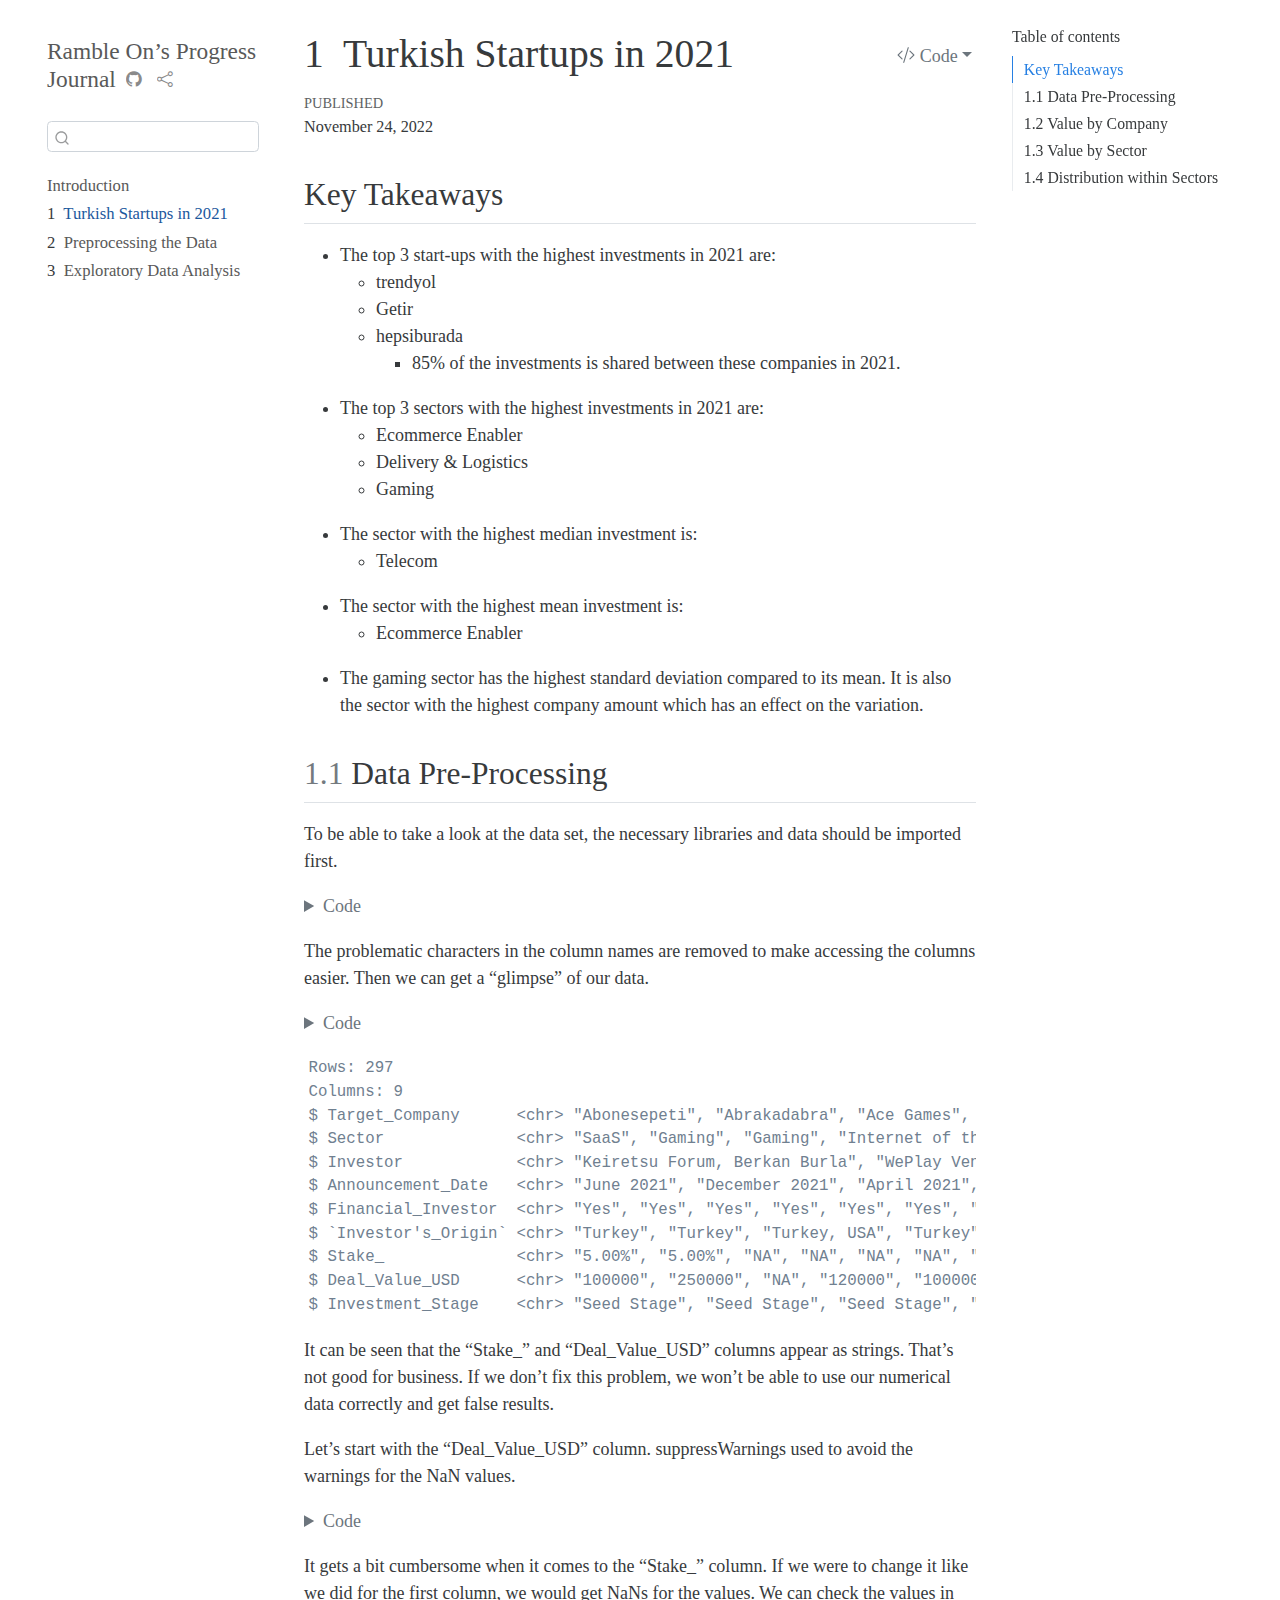
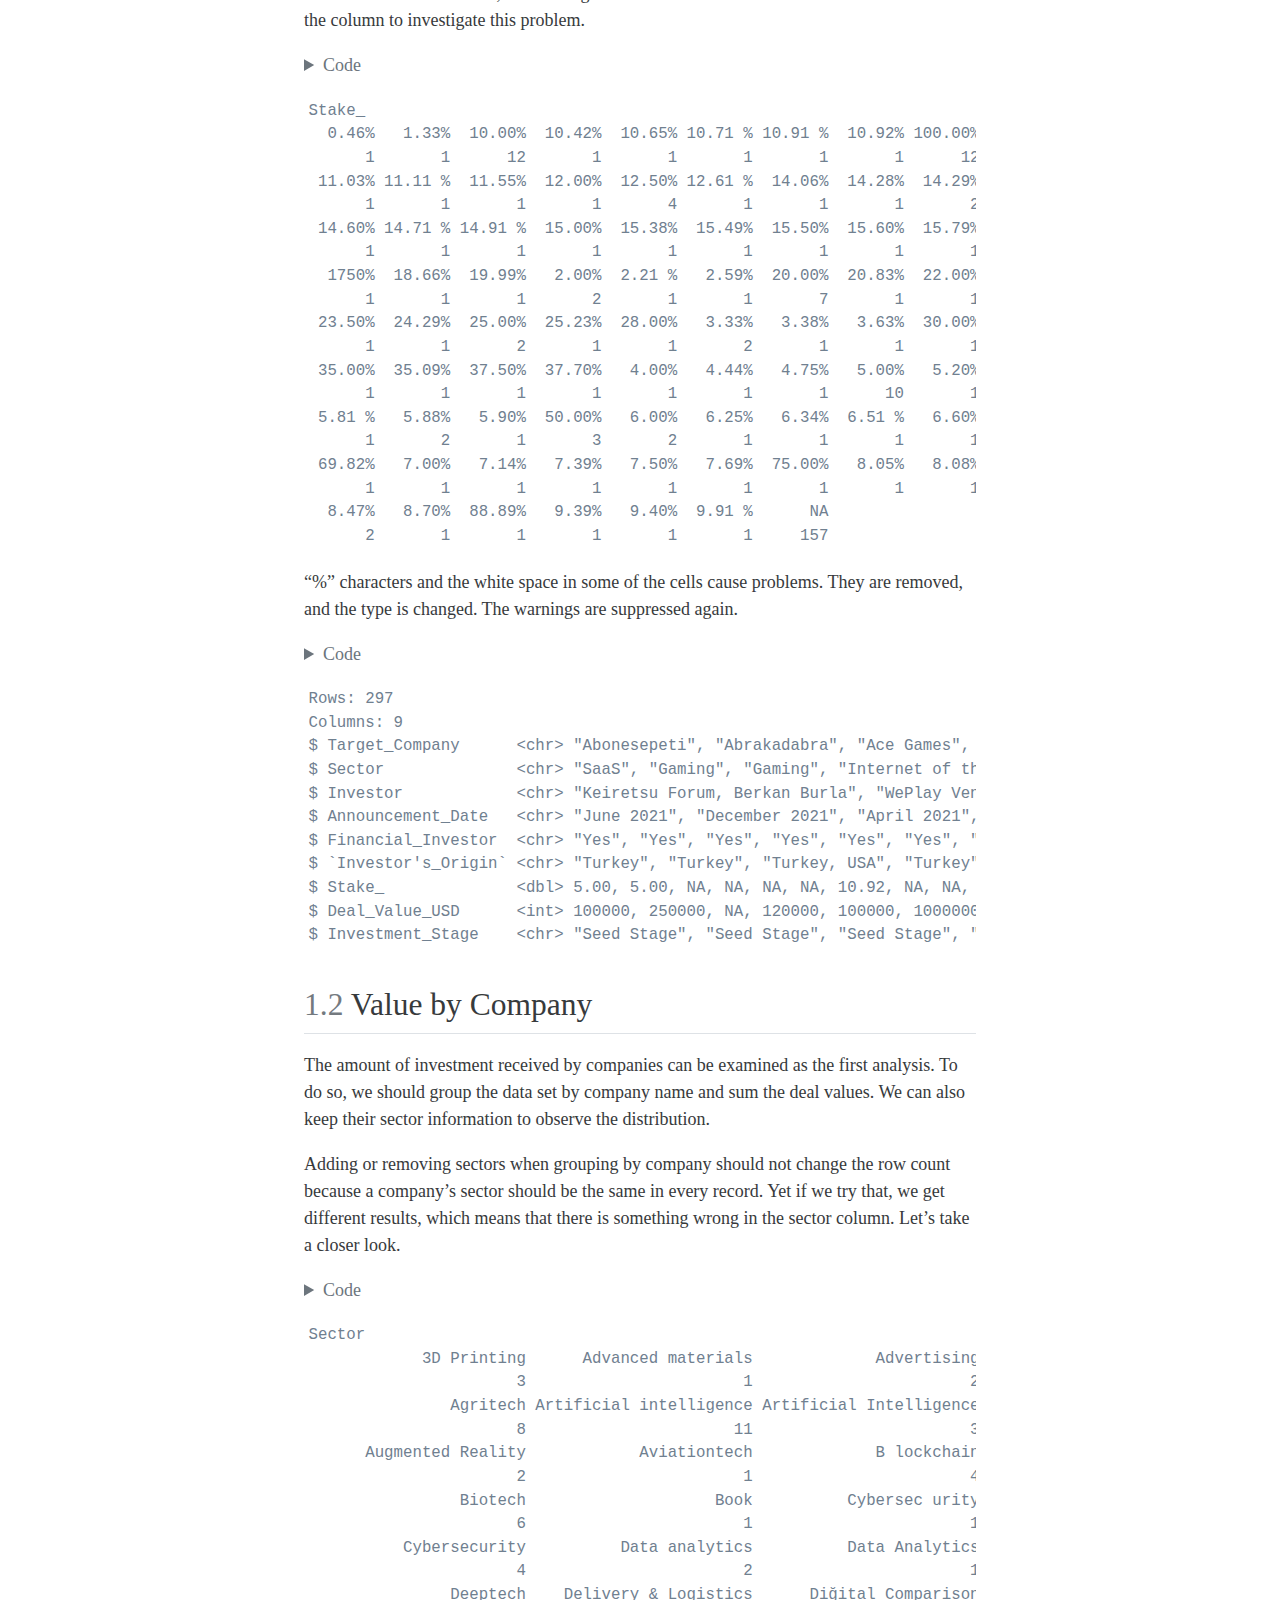
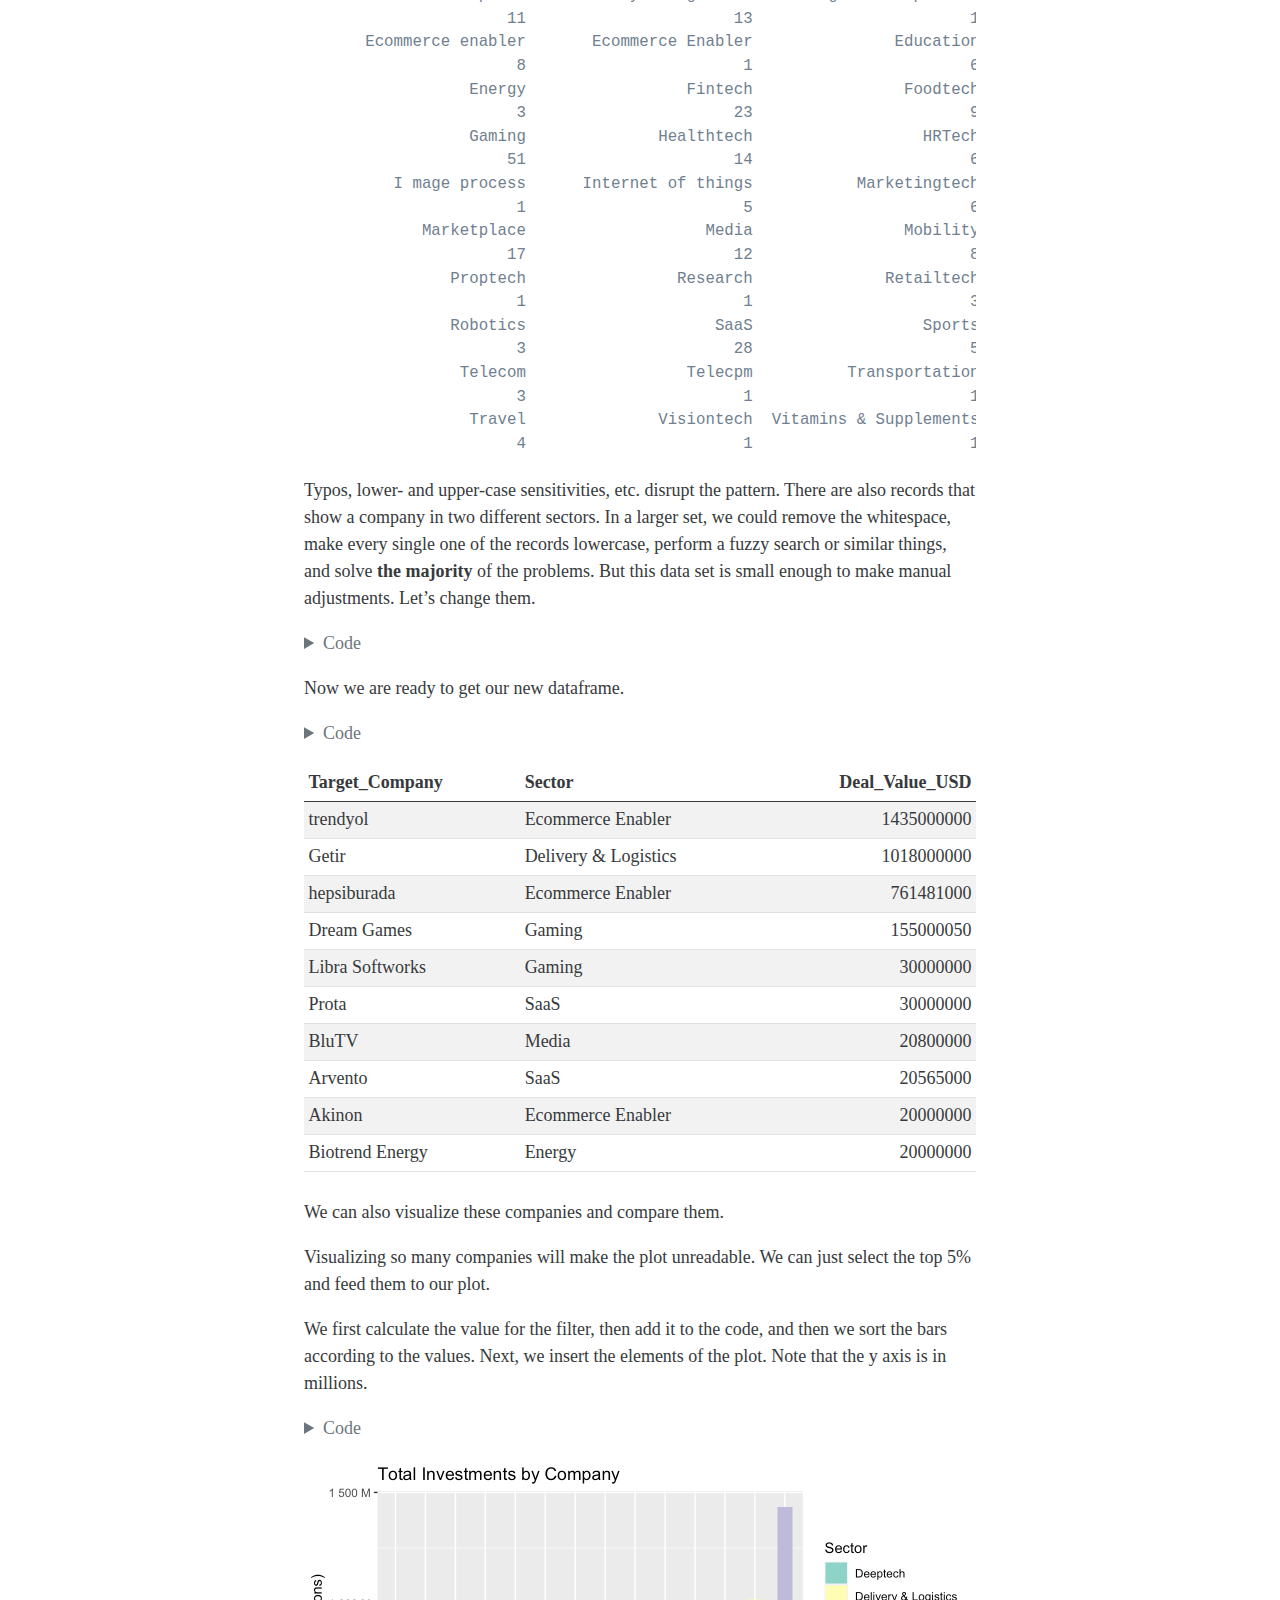
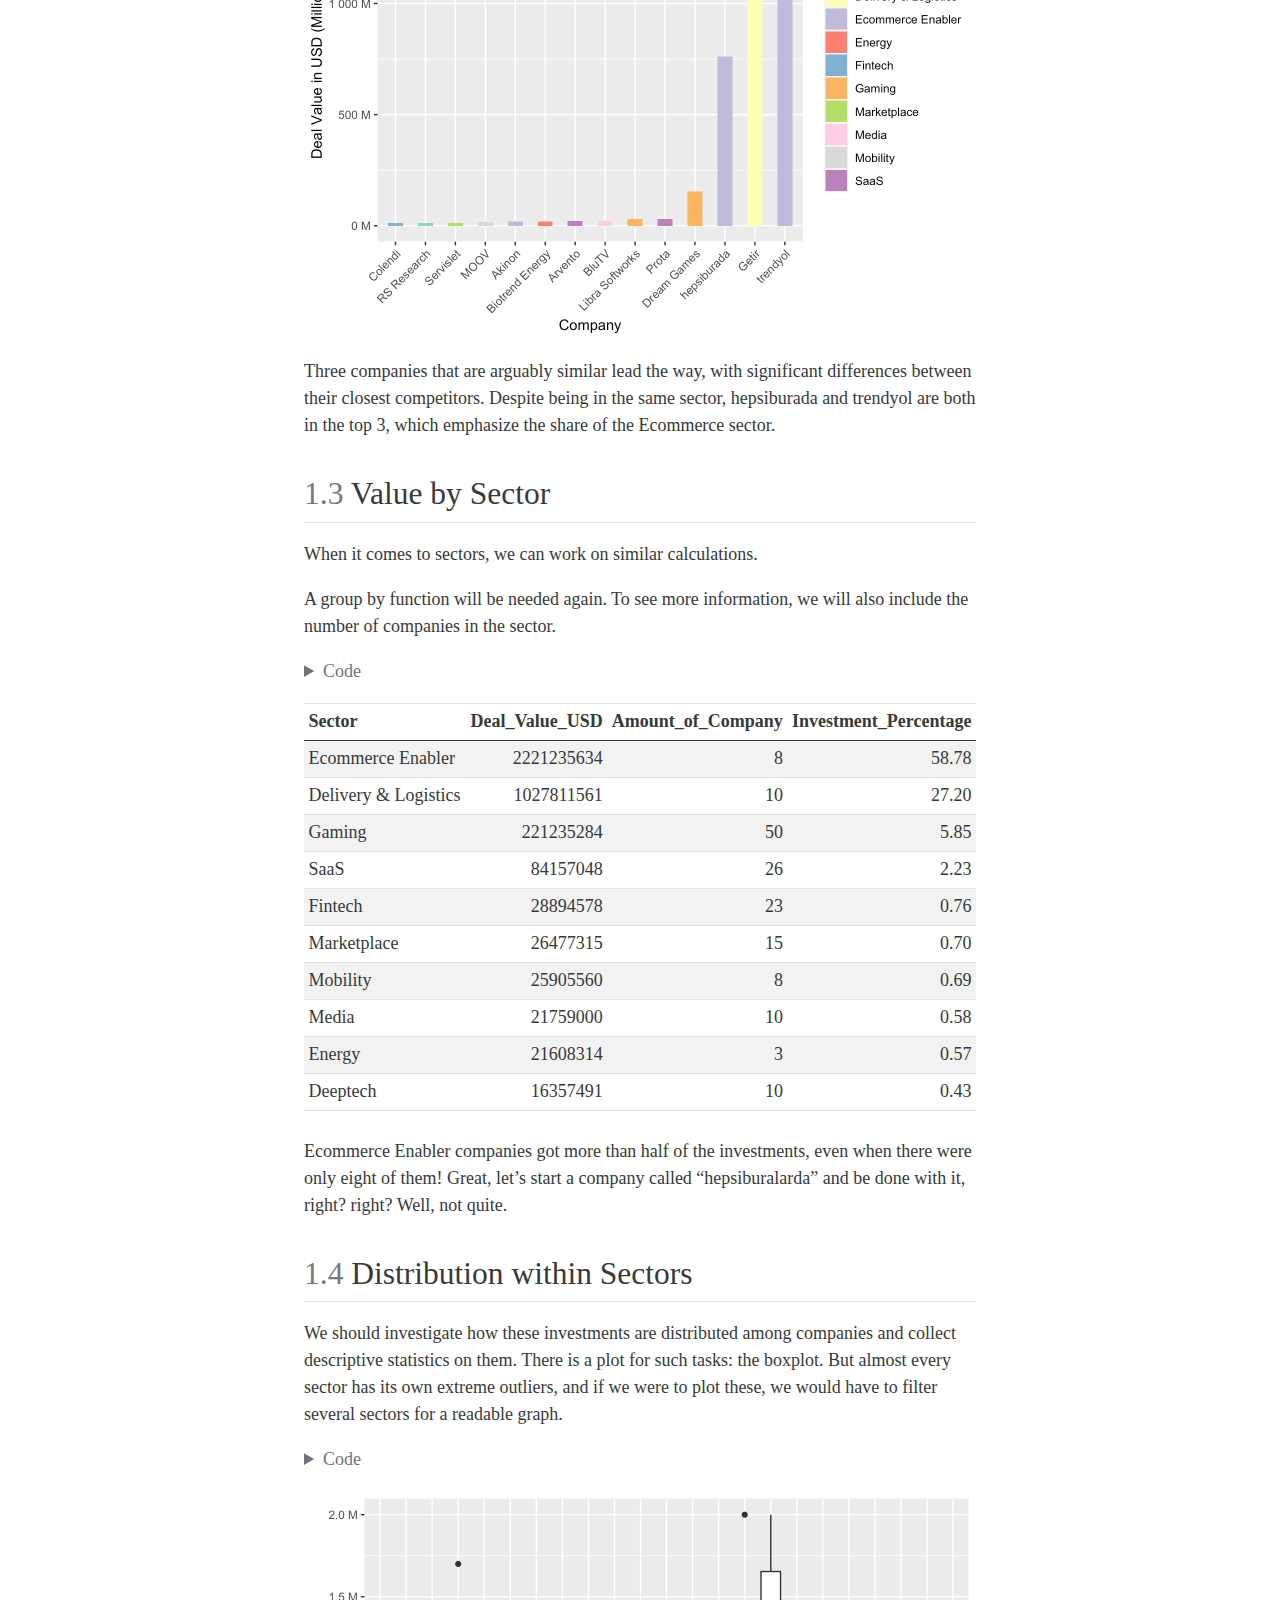
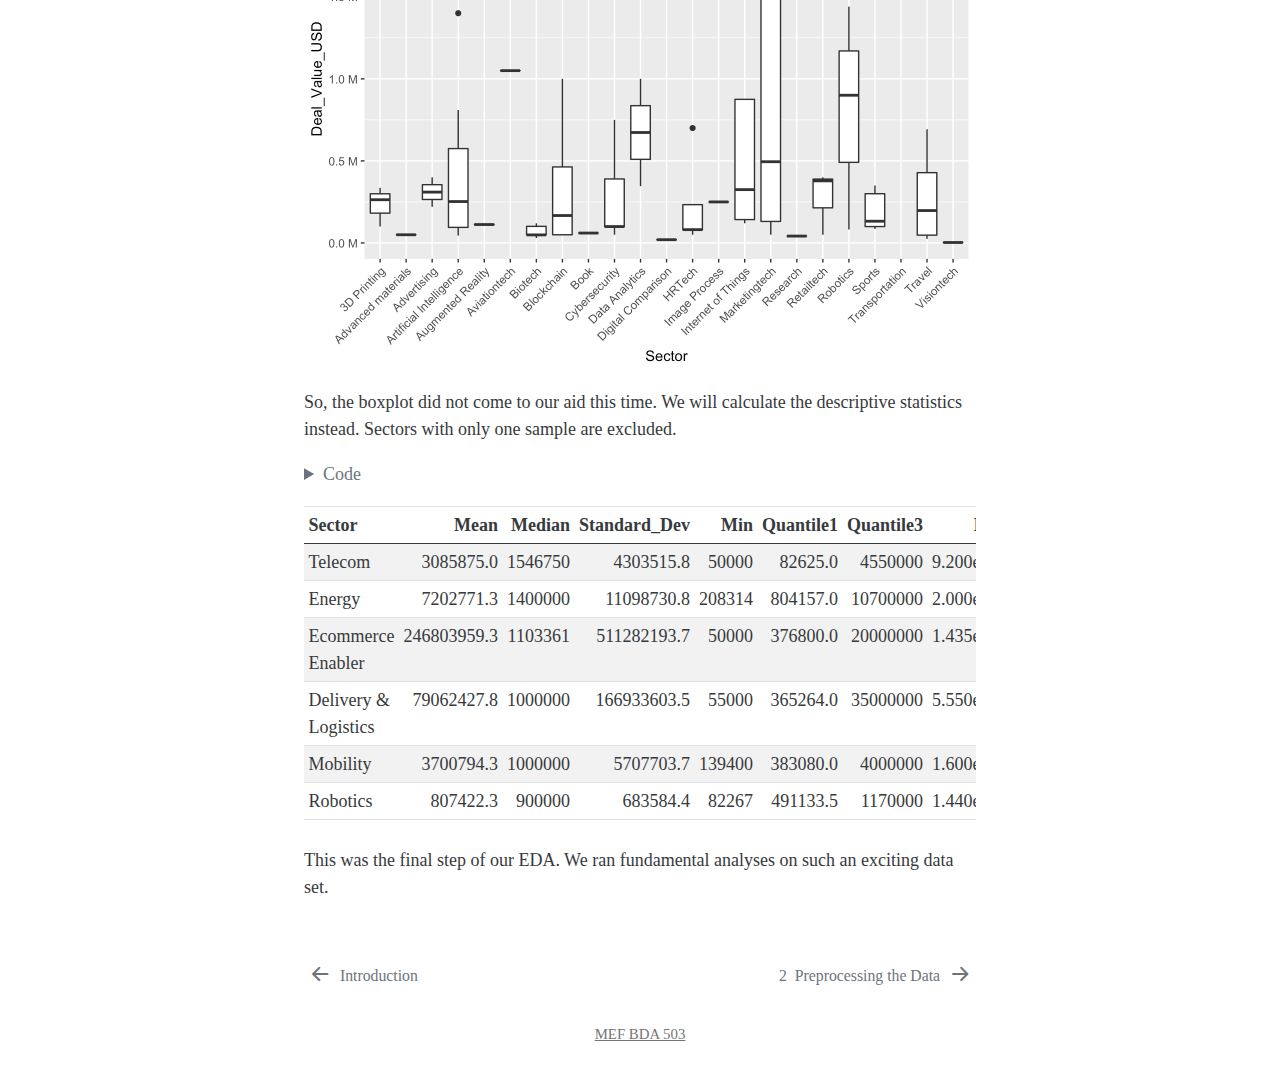
==== commit 712dc380: "prep_re" ====
--- a/docs/assignment1.html
+++ b/docs/assignment1.html
@@ -2,11 +2,11 @@
 <html xmlns="http://www.w3.org/1999/xhtml" lang="en" xml:lang="en"><head>
 
 <meta charset="utf-8">
-<meta name="generator" content="quarto-1.1.251">
+<meta name="generator" content="quarto-1.1.189">
 
 <meta name="viewport" content="width=device-width, initial-scale=1.0, user-scalable=yes">
 
-<meta name="dcterms.date" content="2022-12-19">
+<meta name="dcterms.date" content="2022-11-24">
 
 <title>Ramble On’s Progress Journal - 1&nbsp; Turkish Startups in 2021</title>
 <style>
@@ -228,7 +228,7 @@
     <div>
     <div class="quarto-title-meta-heading">Published</div>
     <div class="quarto-title-meta-contents">
-      <p class="date">December 19, 2022</p>
+      <p class="date">November 24, 2022</p>
     </div>
   </div>
     
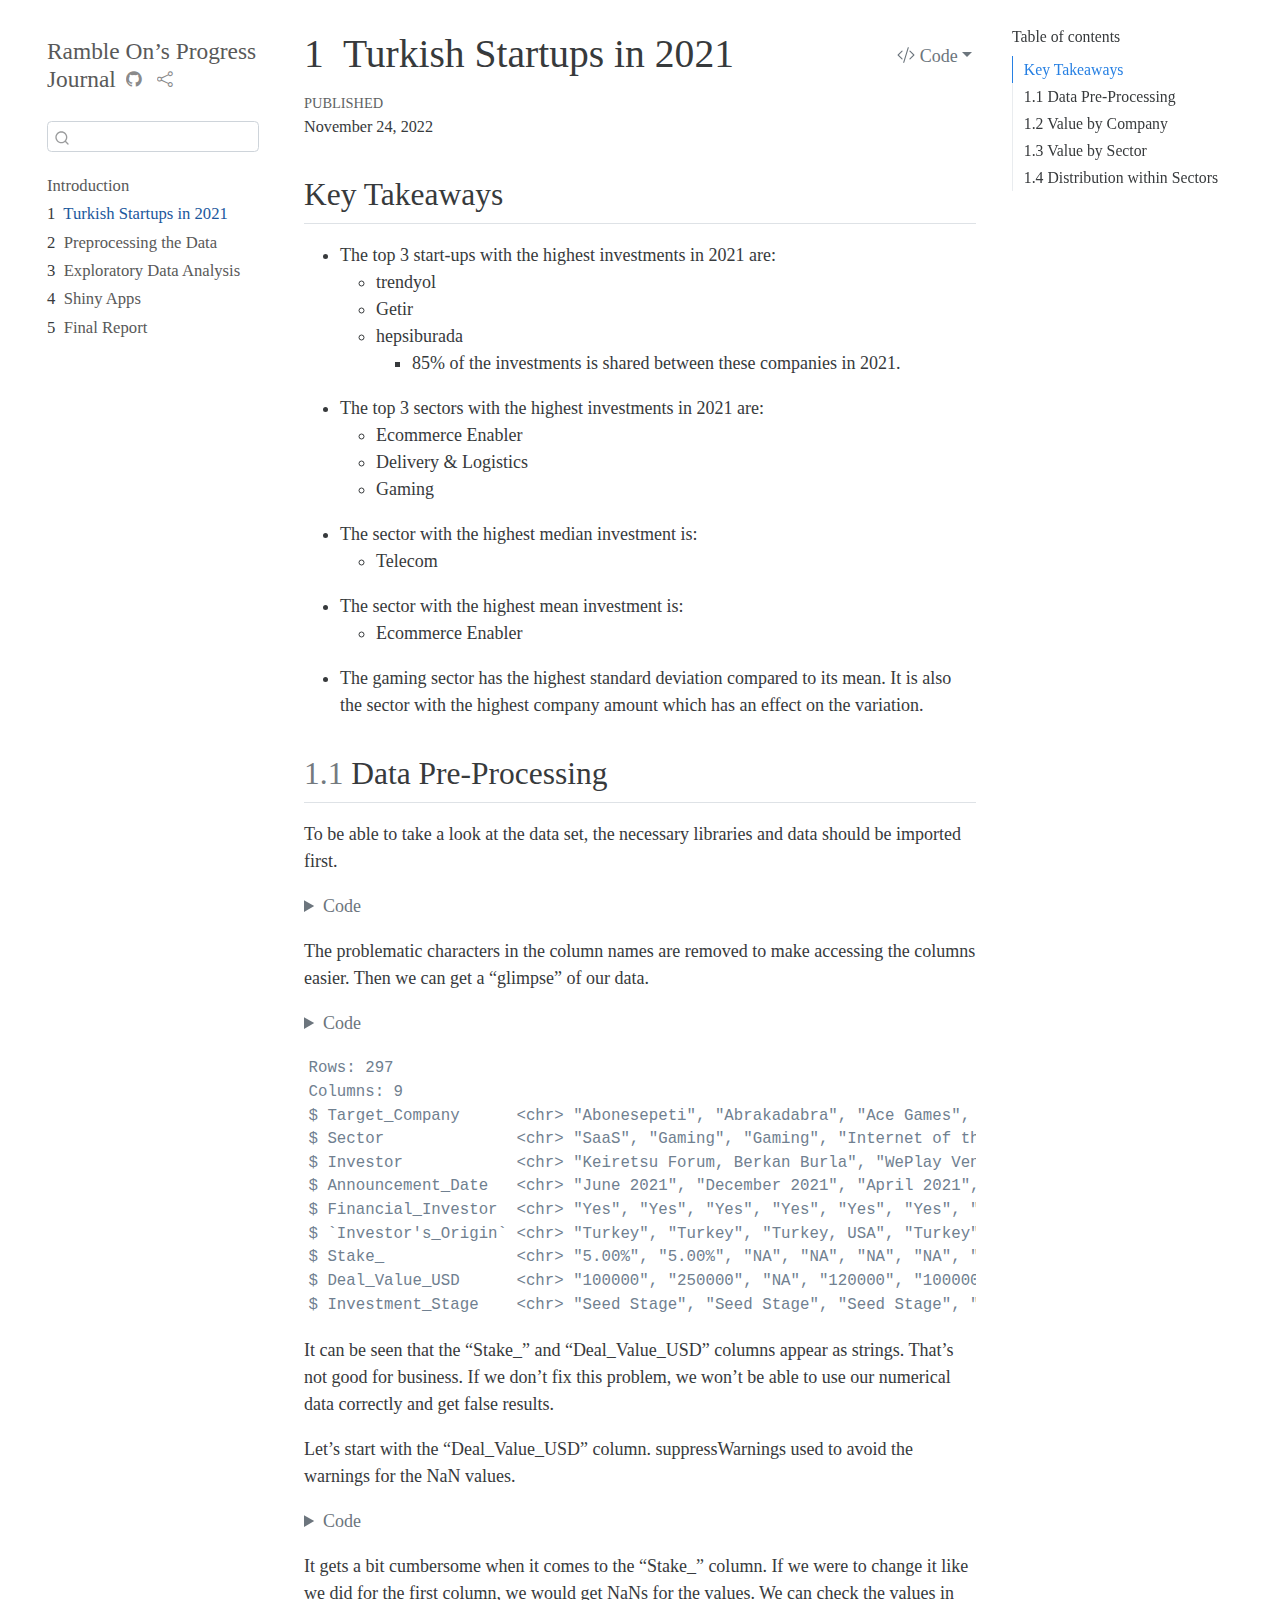
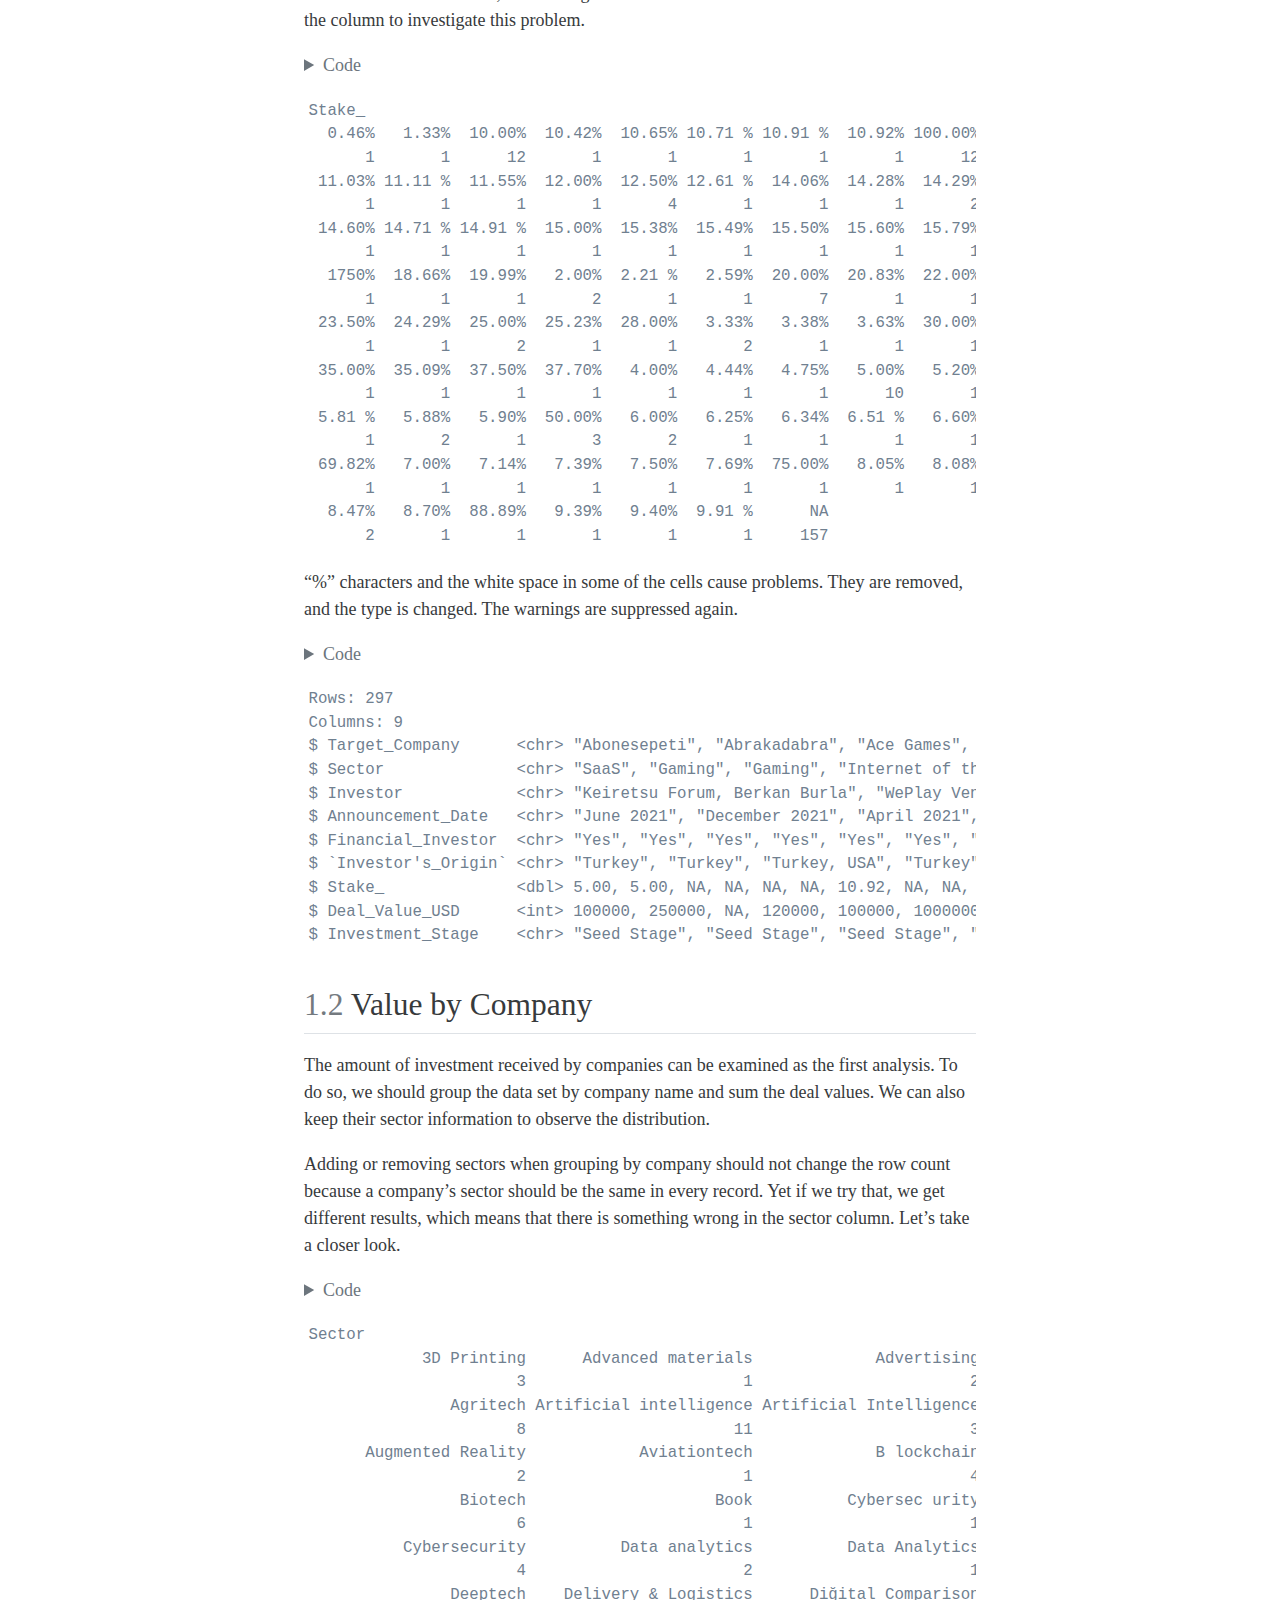
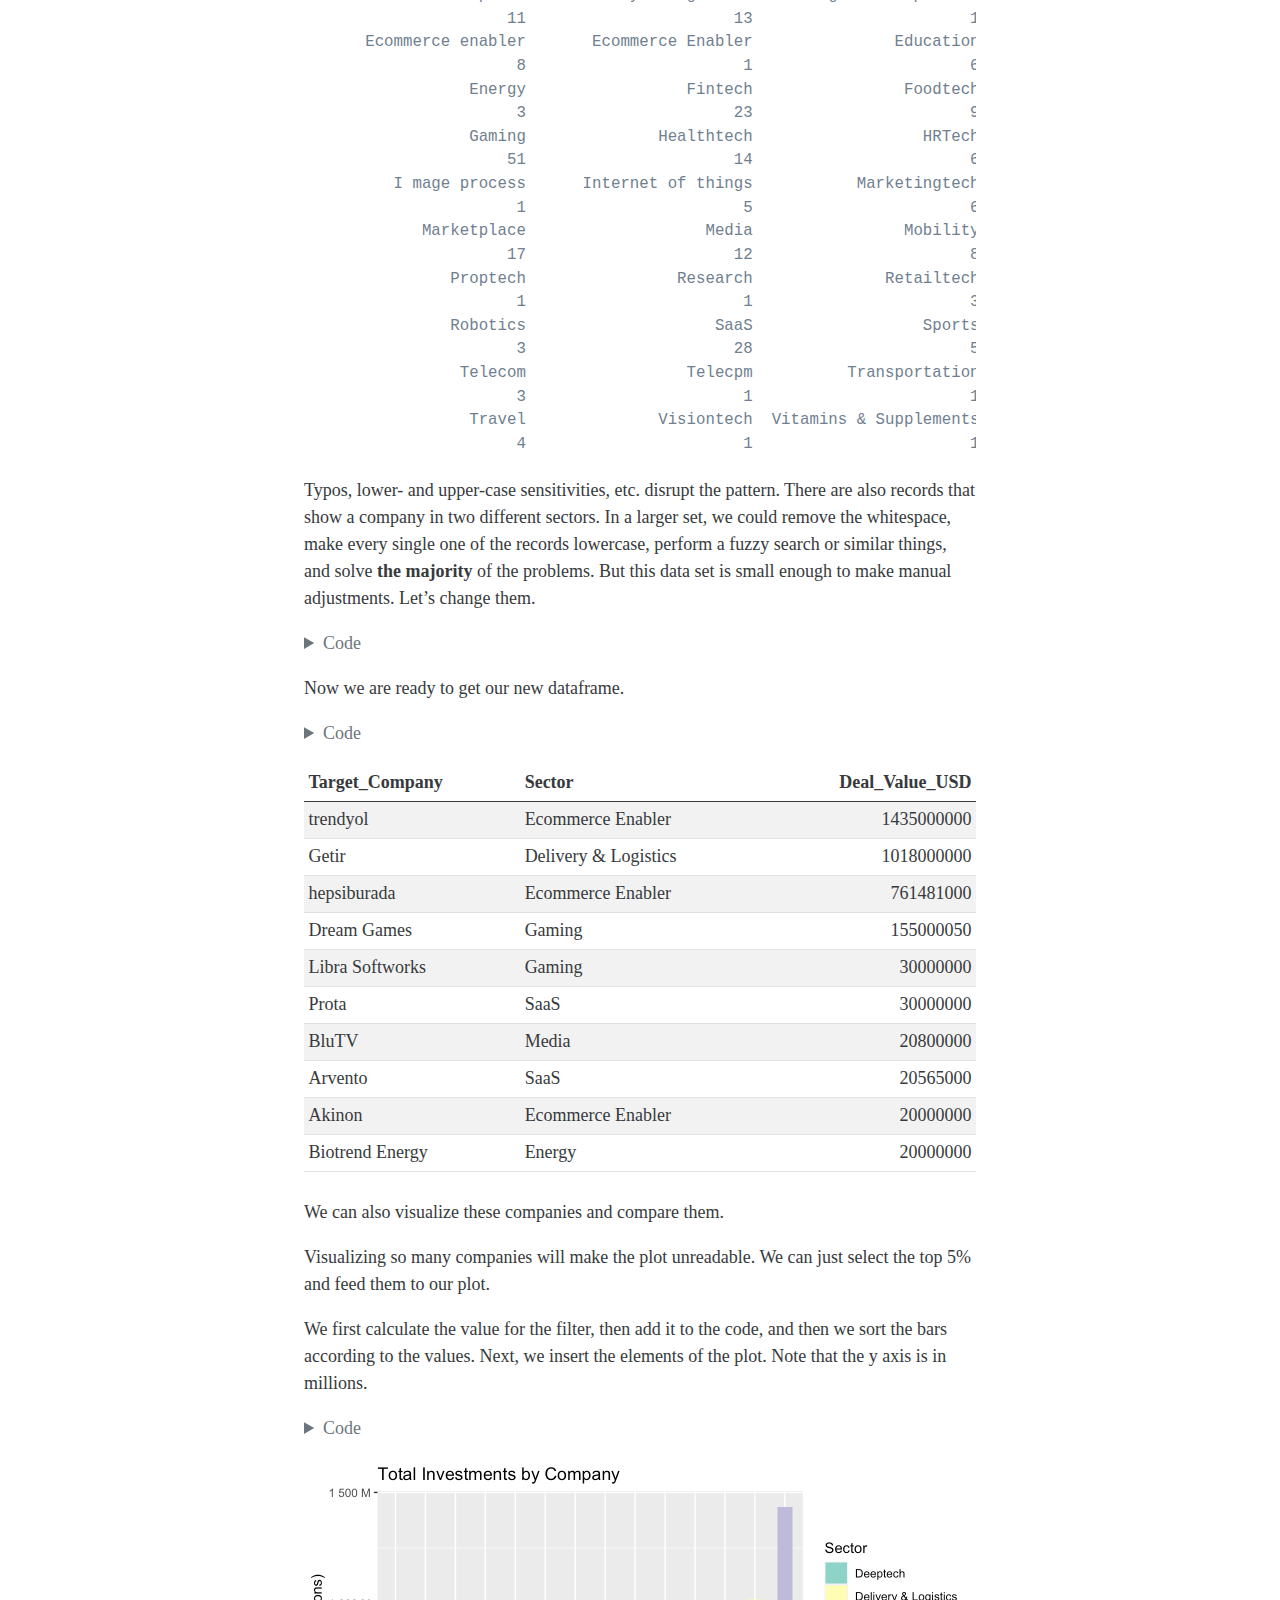
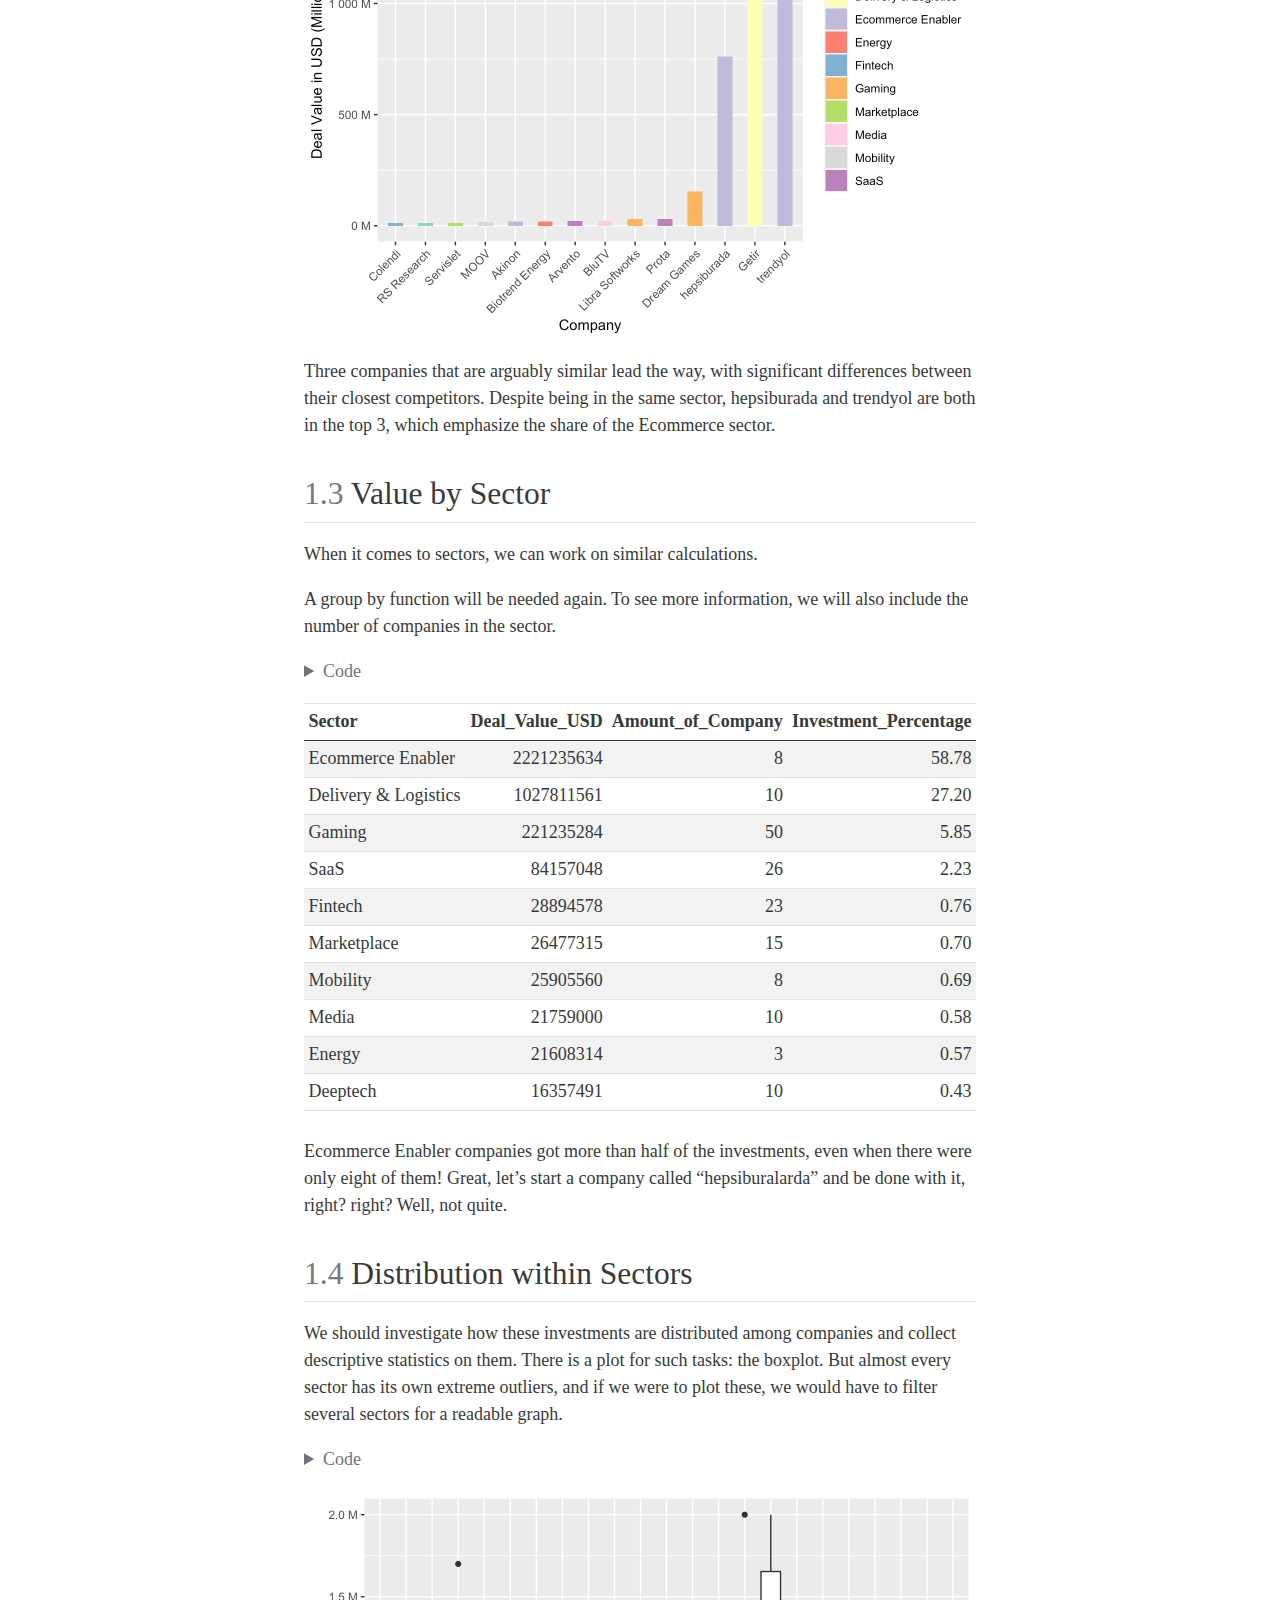
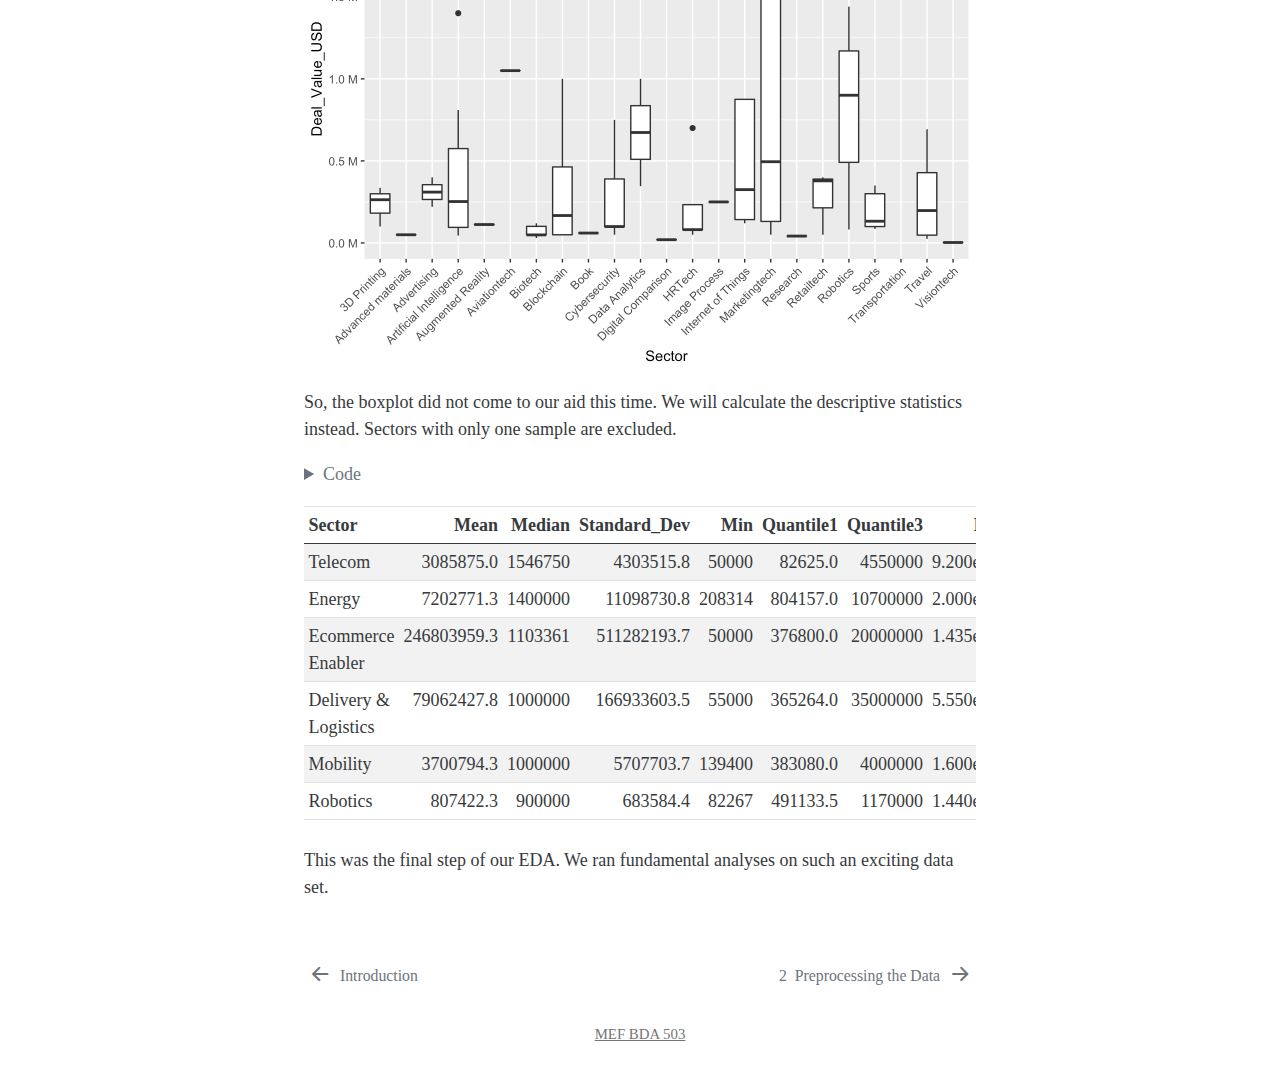
==== commit f0011ff5: "final0" ====
--- a/docs/assignment1.html
+++ b/docs/assignment1.html
@@ -193,6 +193,16 @@
         <li class="sidebar-item">
   <div class="sidebar-item-container"> 
   <a href="./Exploratory Data Analysis.html" class="sidebar-item-text sidebar-link"><span class="chapter-number">3</span>&nbsp; <span class="chapter-title">Exploratory Data Analysis</span></a>
+  </div>
+</li>
+        <li class="sidebar-item">
+  <div class="sidebar-item-container"> 
+  <a href="./Shinyapps.html" class="sidebar-item-text sidebar-link"><span class="chapter-number">4</span>&nbsp; <span class="chapter-title">Shiny Apps</span></a>
+  </div>
+</li>
+        <li class="sidebar-item">
+  <div class="sidebar-item-container"> 
+  <a href="./The Final Report.html" class="sidebar-item-text sidebar-link"><span class="chapter-number">5</span>&nbsp; <span class="chapter-title">Final Report</span></a>
   </div>
 </li>
     </ul>
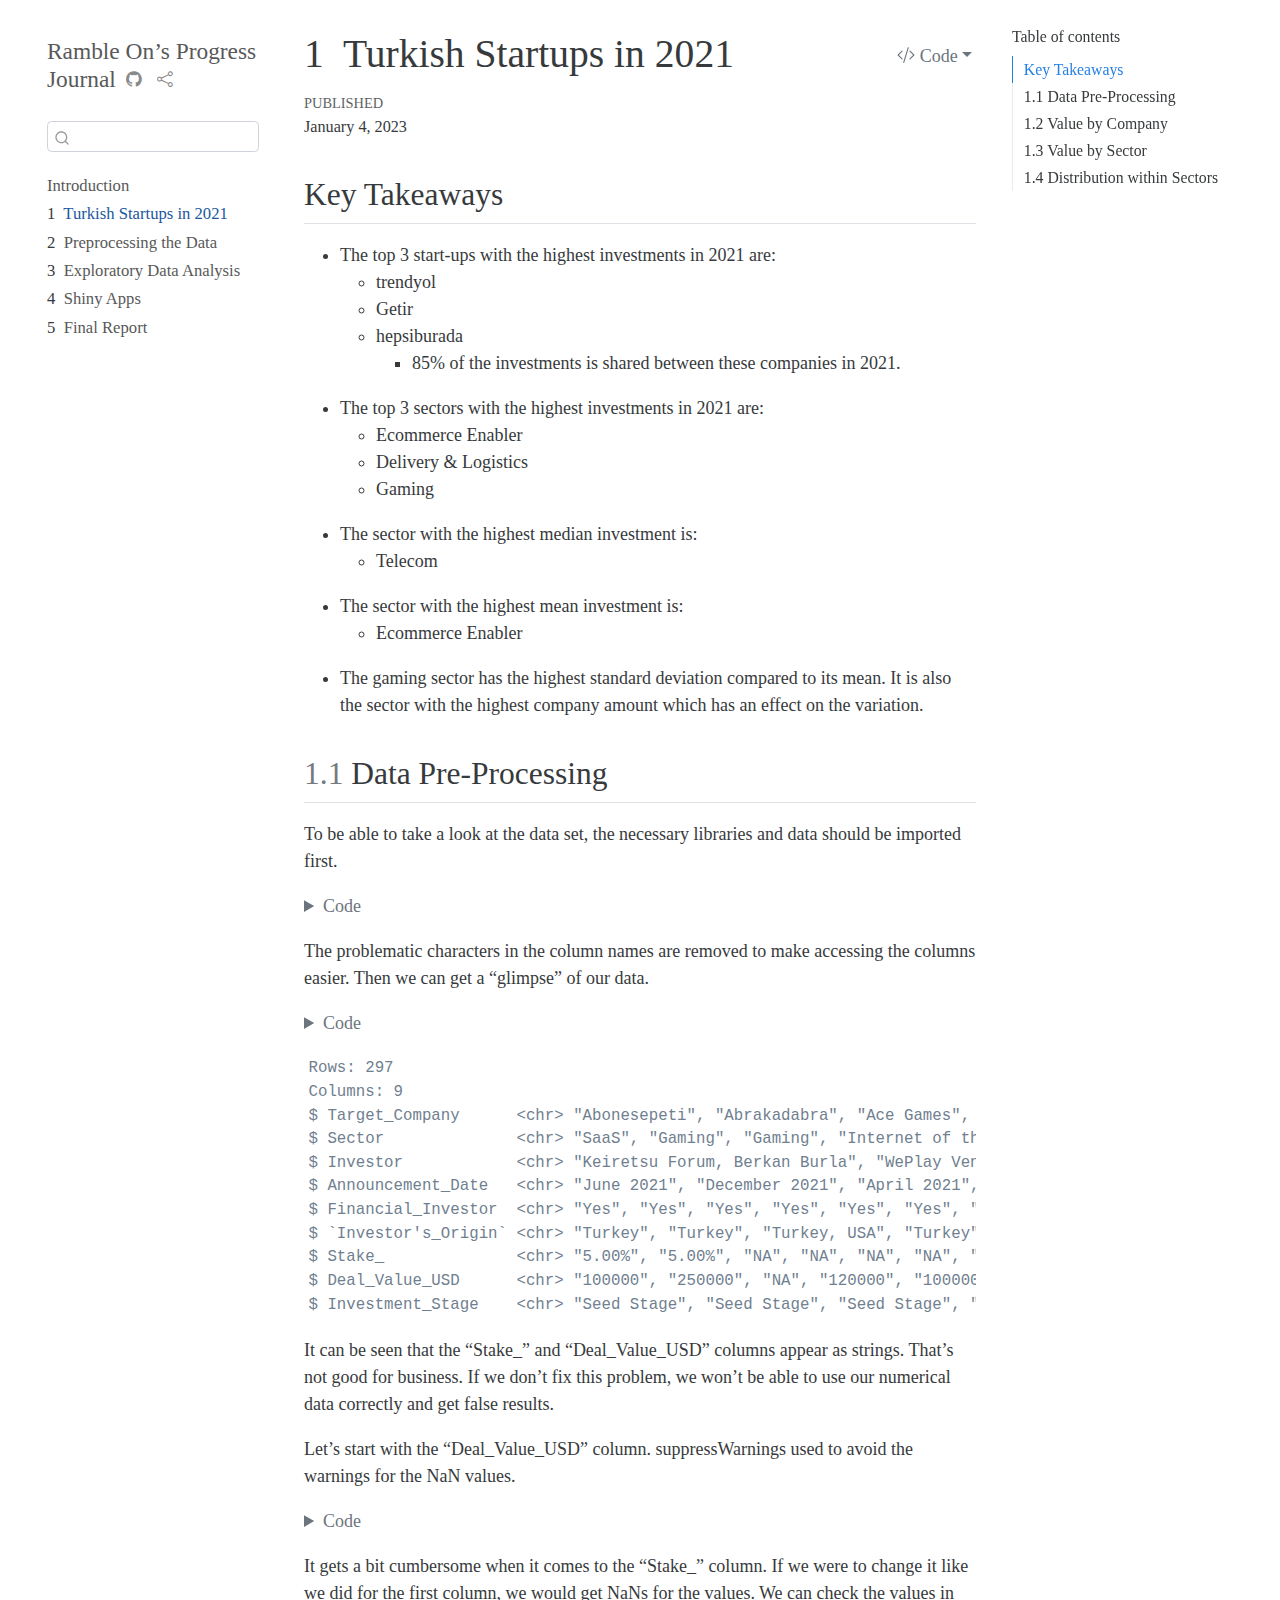
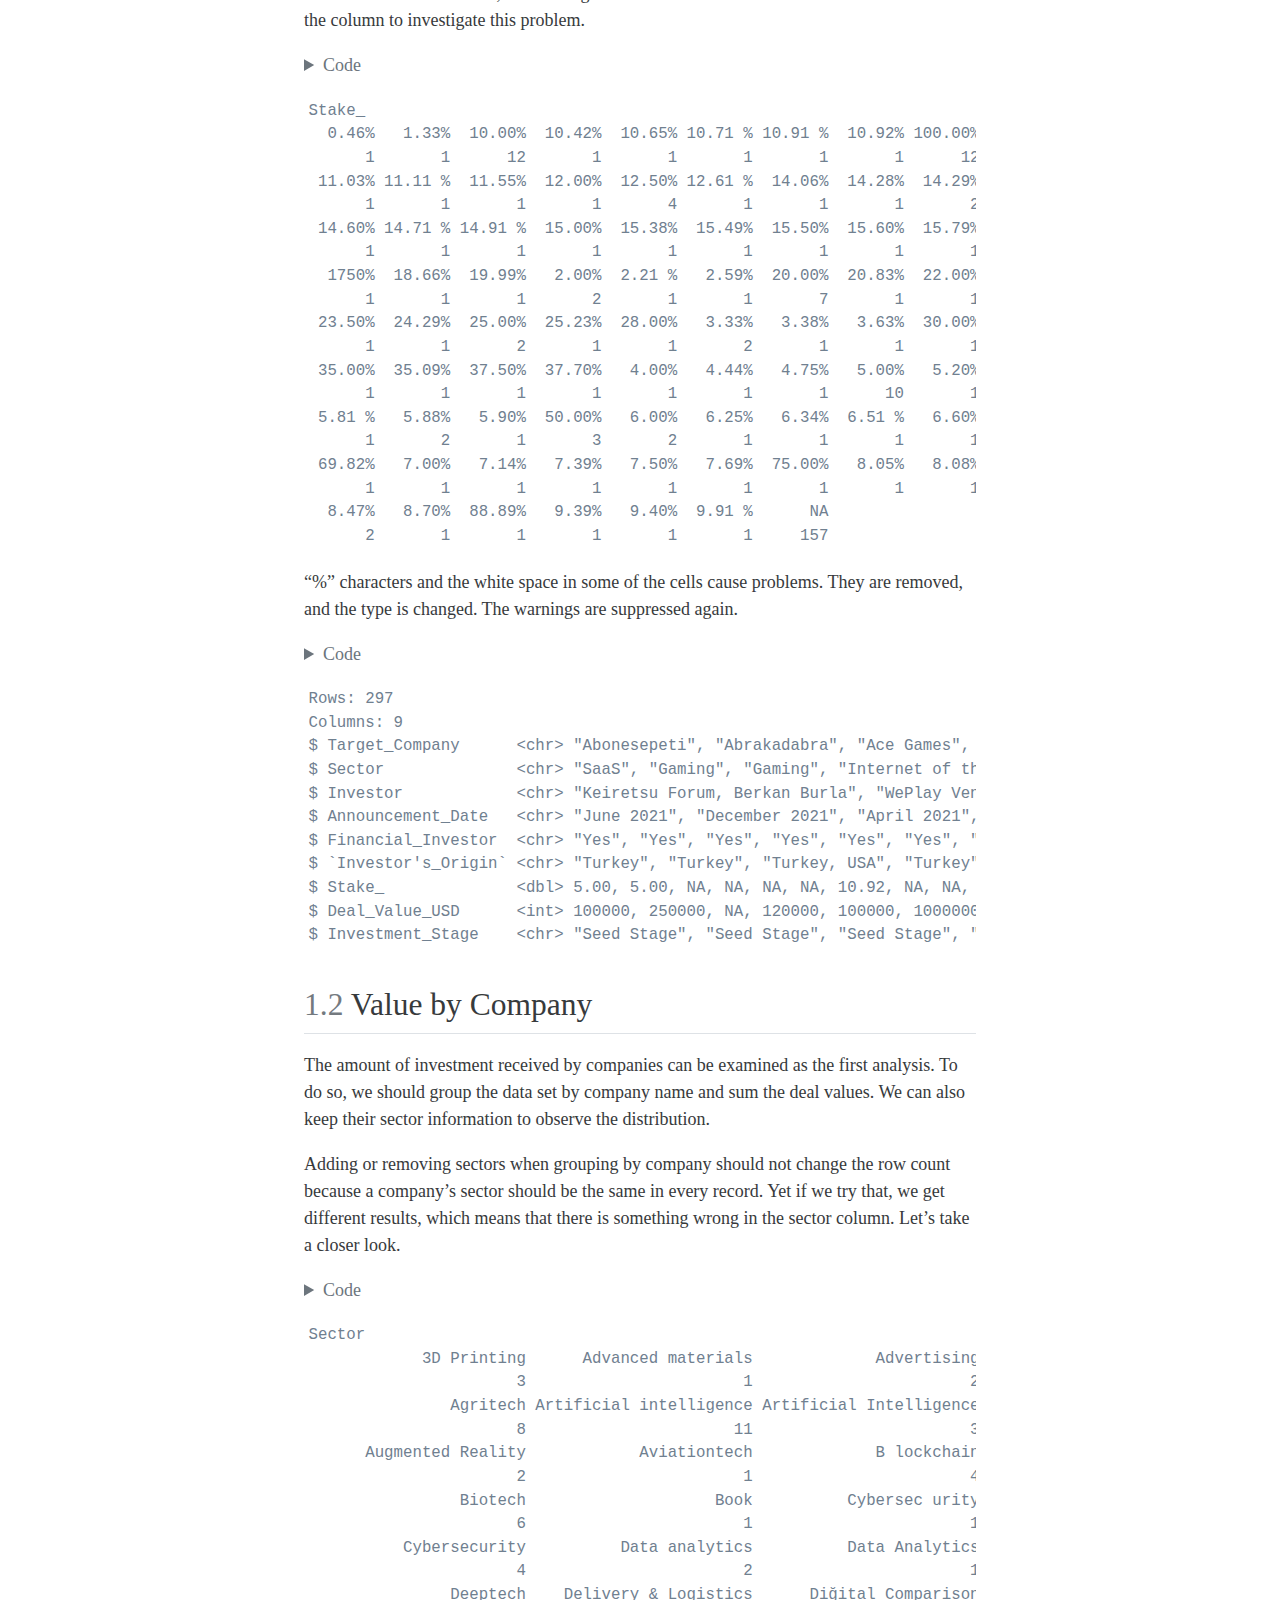
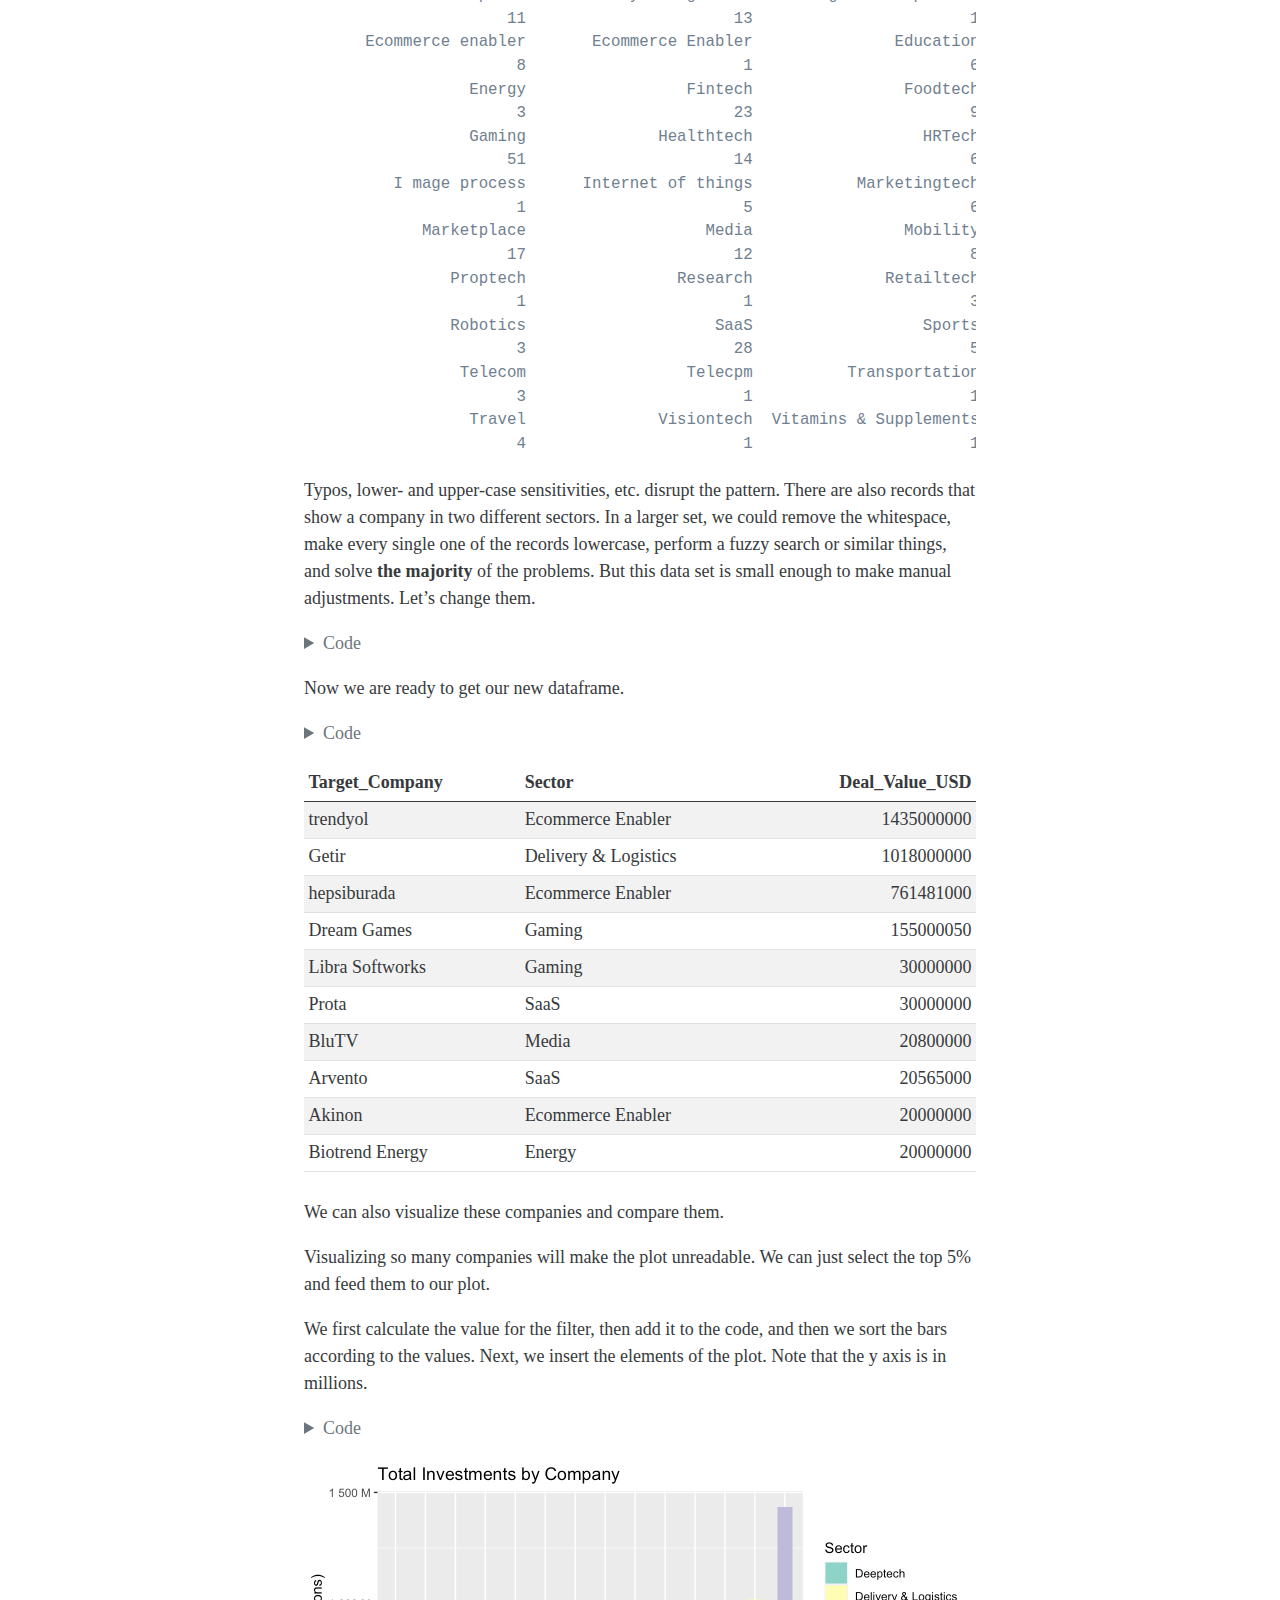
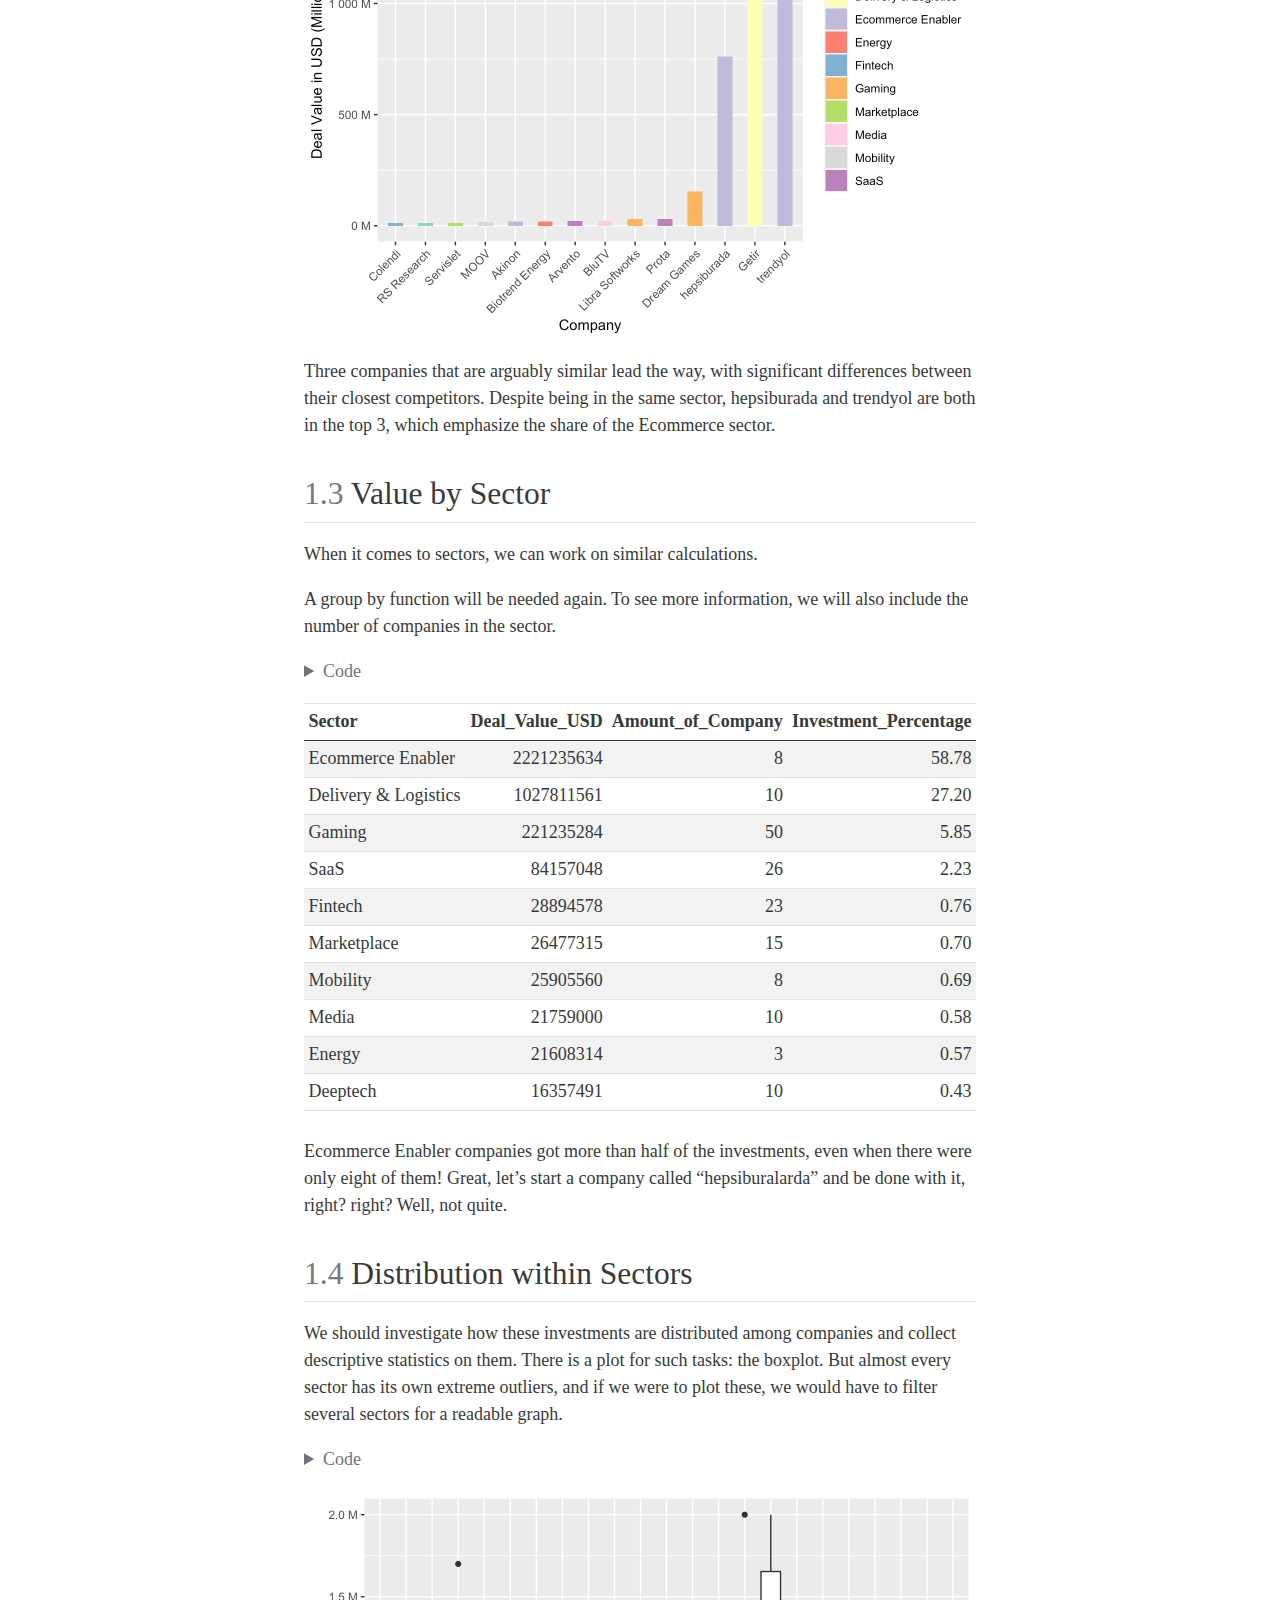
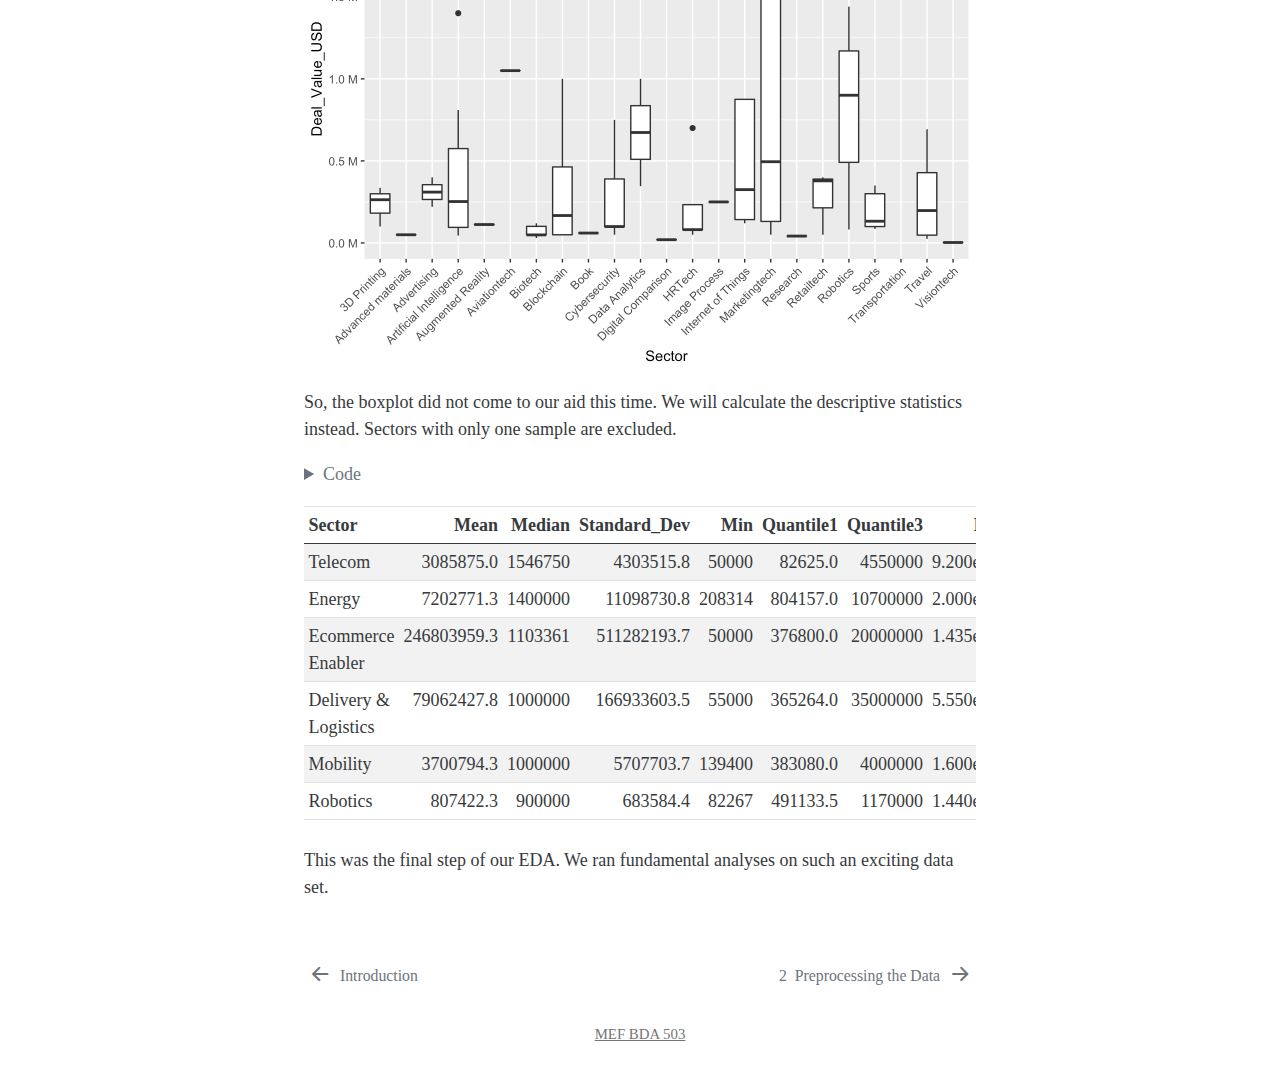
==== commit 39f3a205: "report" ====
--- a/docs/assignment1.html
+++ b/docs/assignment1.html
@@ -2,11 +2,11 @@
 <html xmlns="http://www.w3.org/1999/xhtml" lang="en" xml:lang="en"><head>
 
 <meta charset="utf-8">
-<meta name="generator" content="quarto-1.1.189">
+<meta name="generator" content="quarto-1.1.251">
 
 <meta name="viewport" content="width=device-width, initial-scale=1.0, user-scalable=yes">
 
-<meta name="dcterms.date" content="2022-11-24">
+<meta name="dcterms.date" content="2023-01-04">
 
 <title>Ramble On’s Progress Journal - 1&nbsp; Turkish Startups in 2021</title>
 <style>
@@ -238,7 +238,7 @@
     <div>
     <div class="quarto-title-meta-heading">Published</div>
     <div class="quarto-title-meta-contents">
-      <p class="date">November 24, 2022</p>
+      <p class="date">January 4, 2023</p>
     </div>
   </div>
     
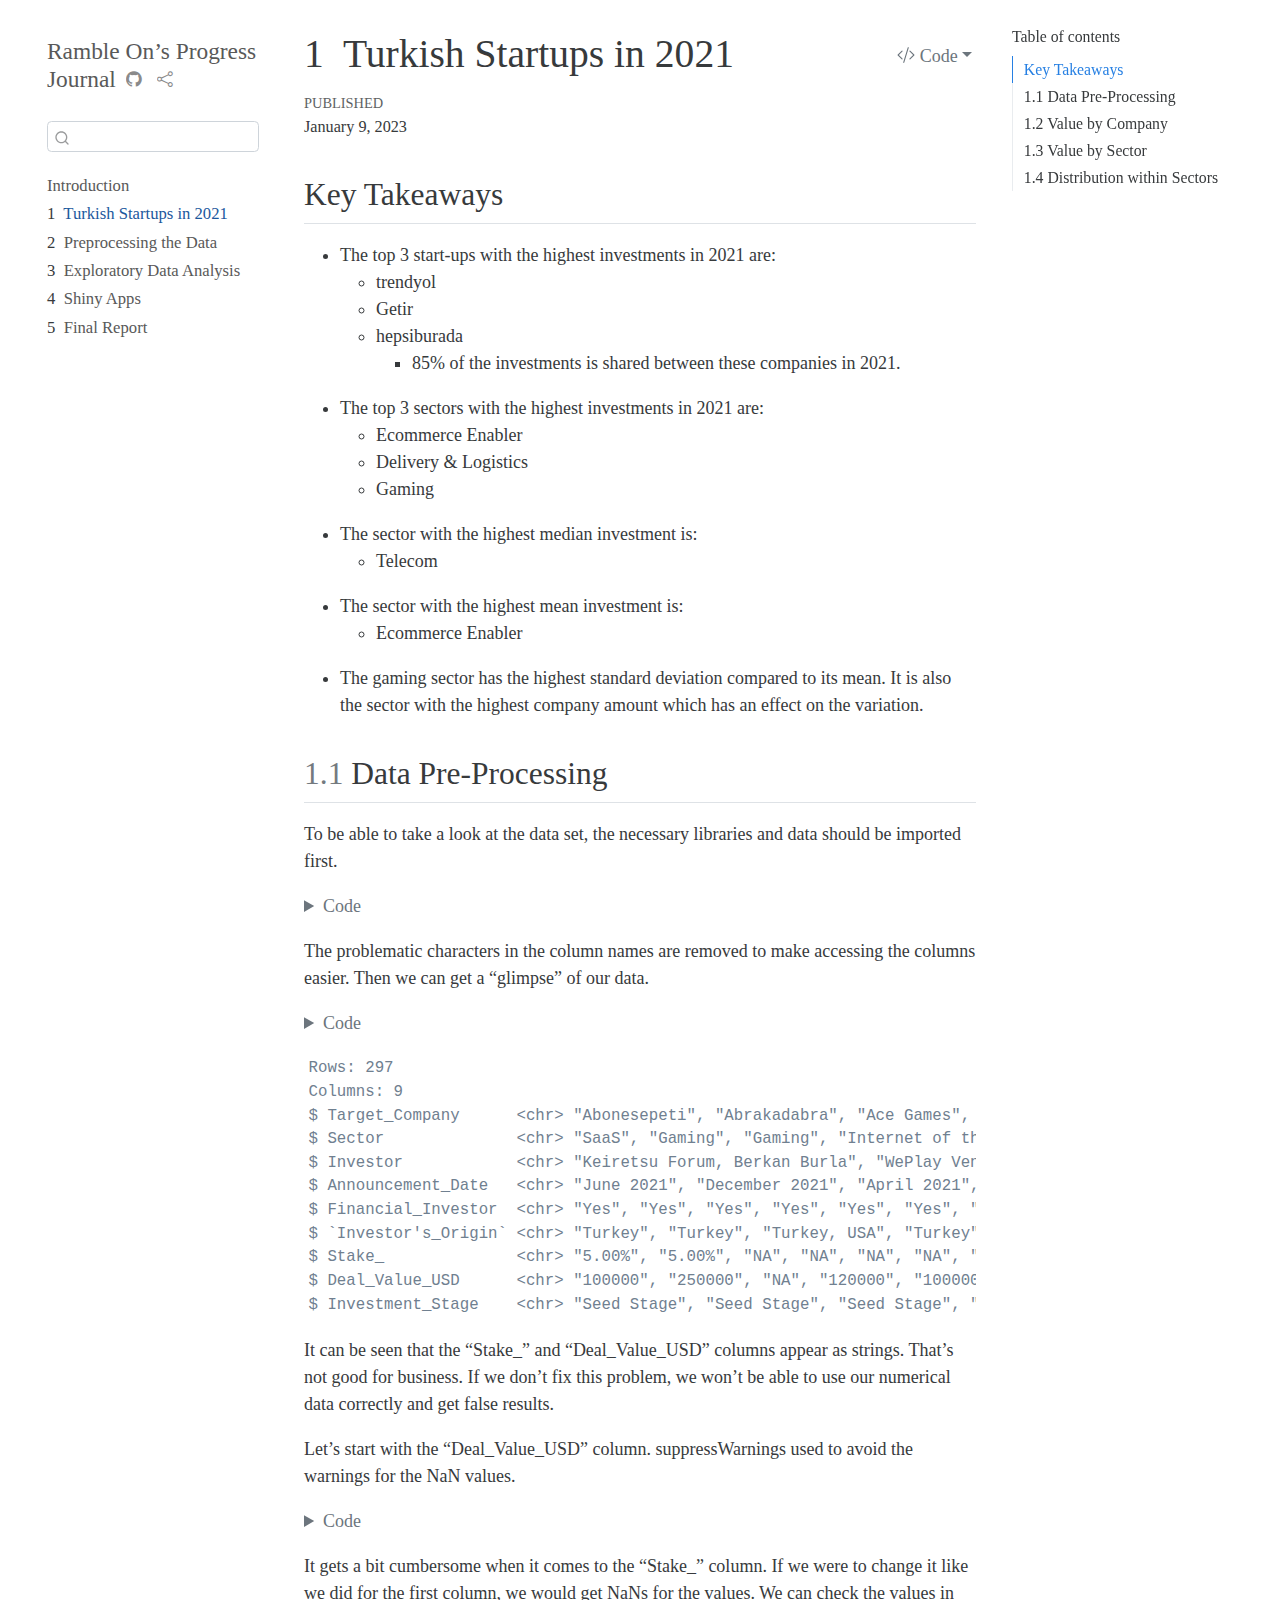
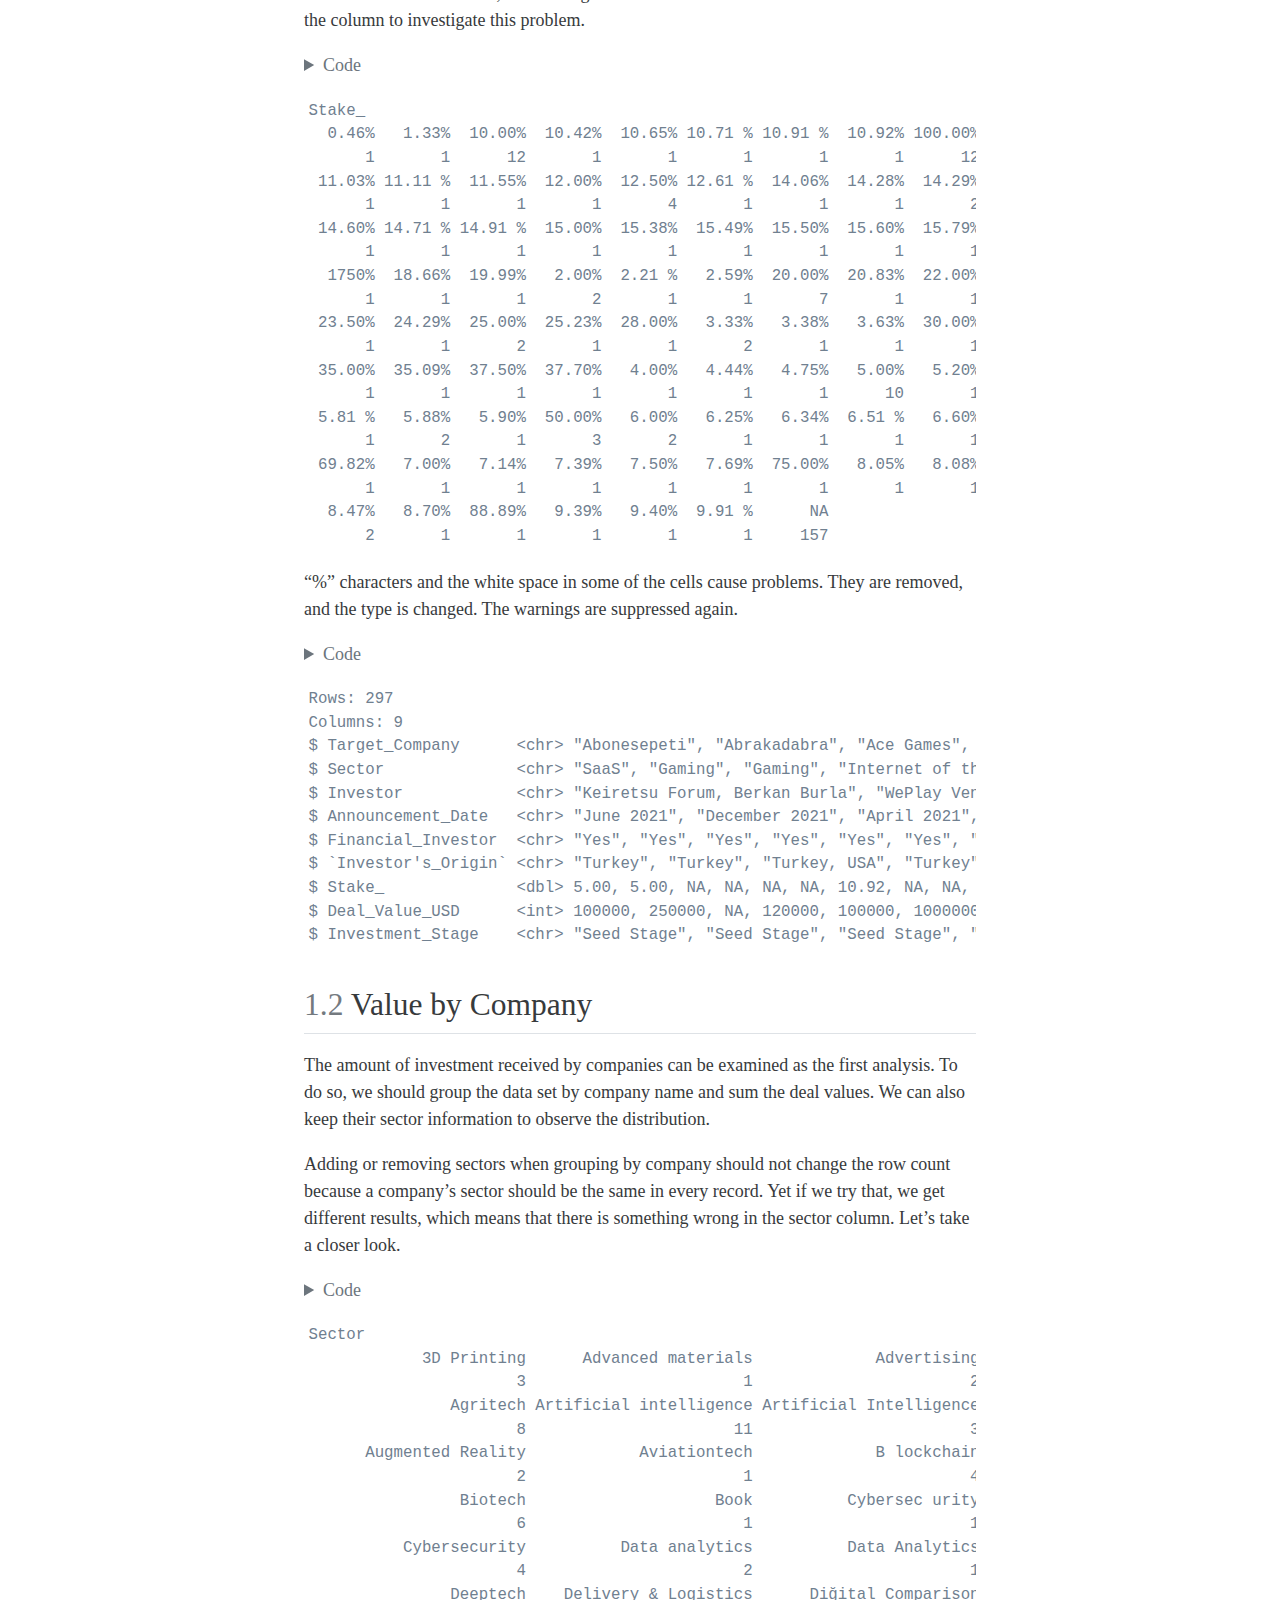
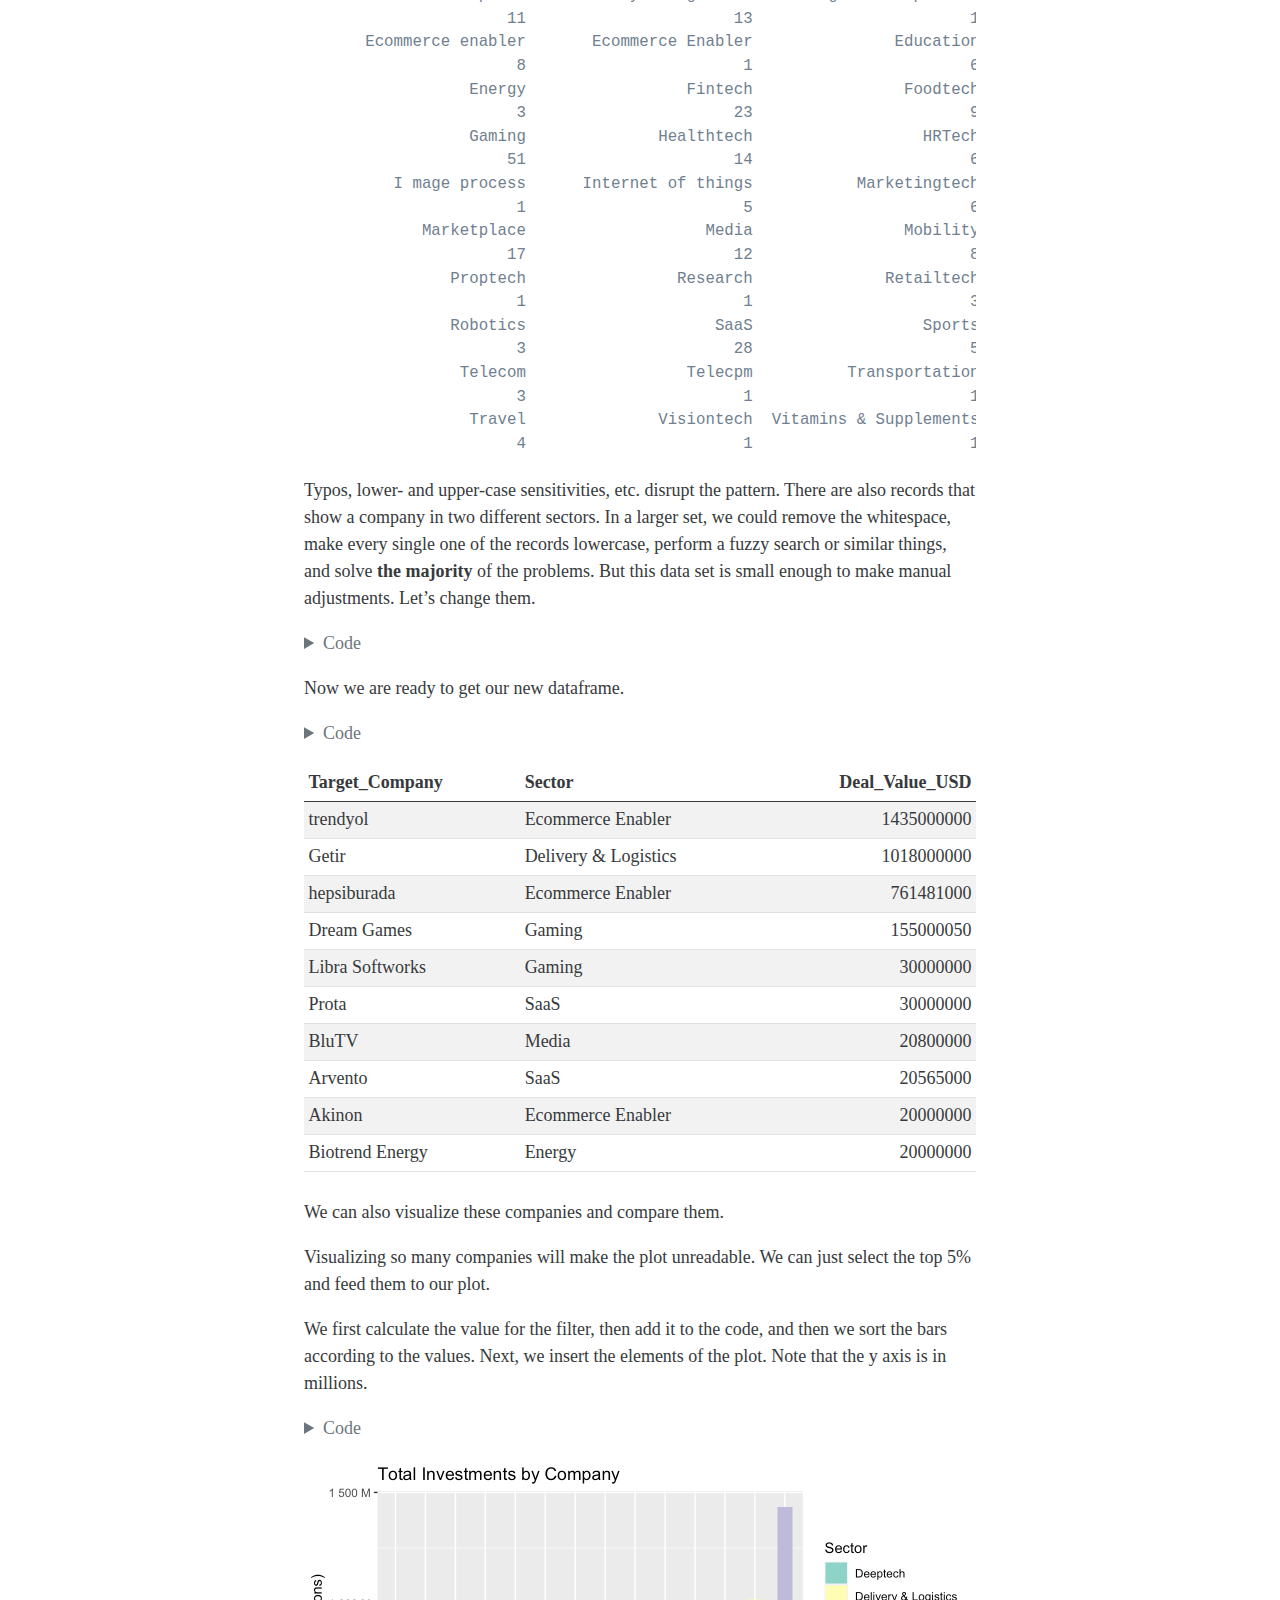
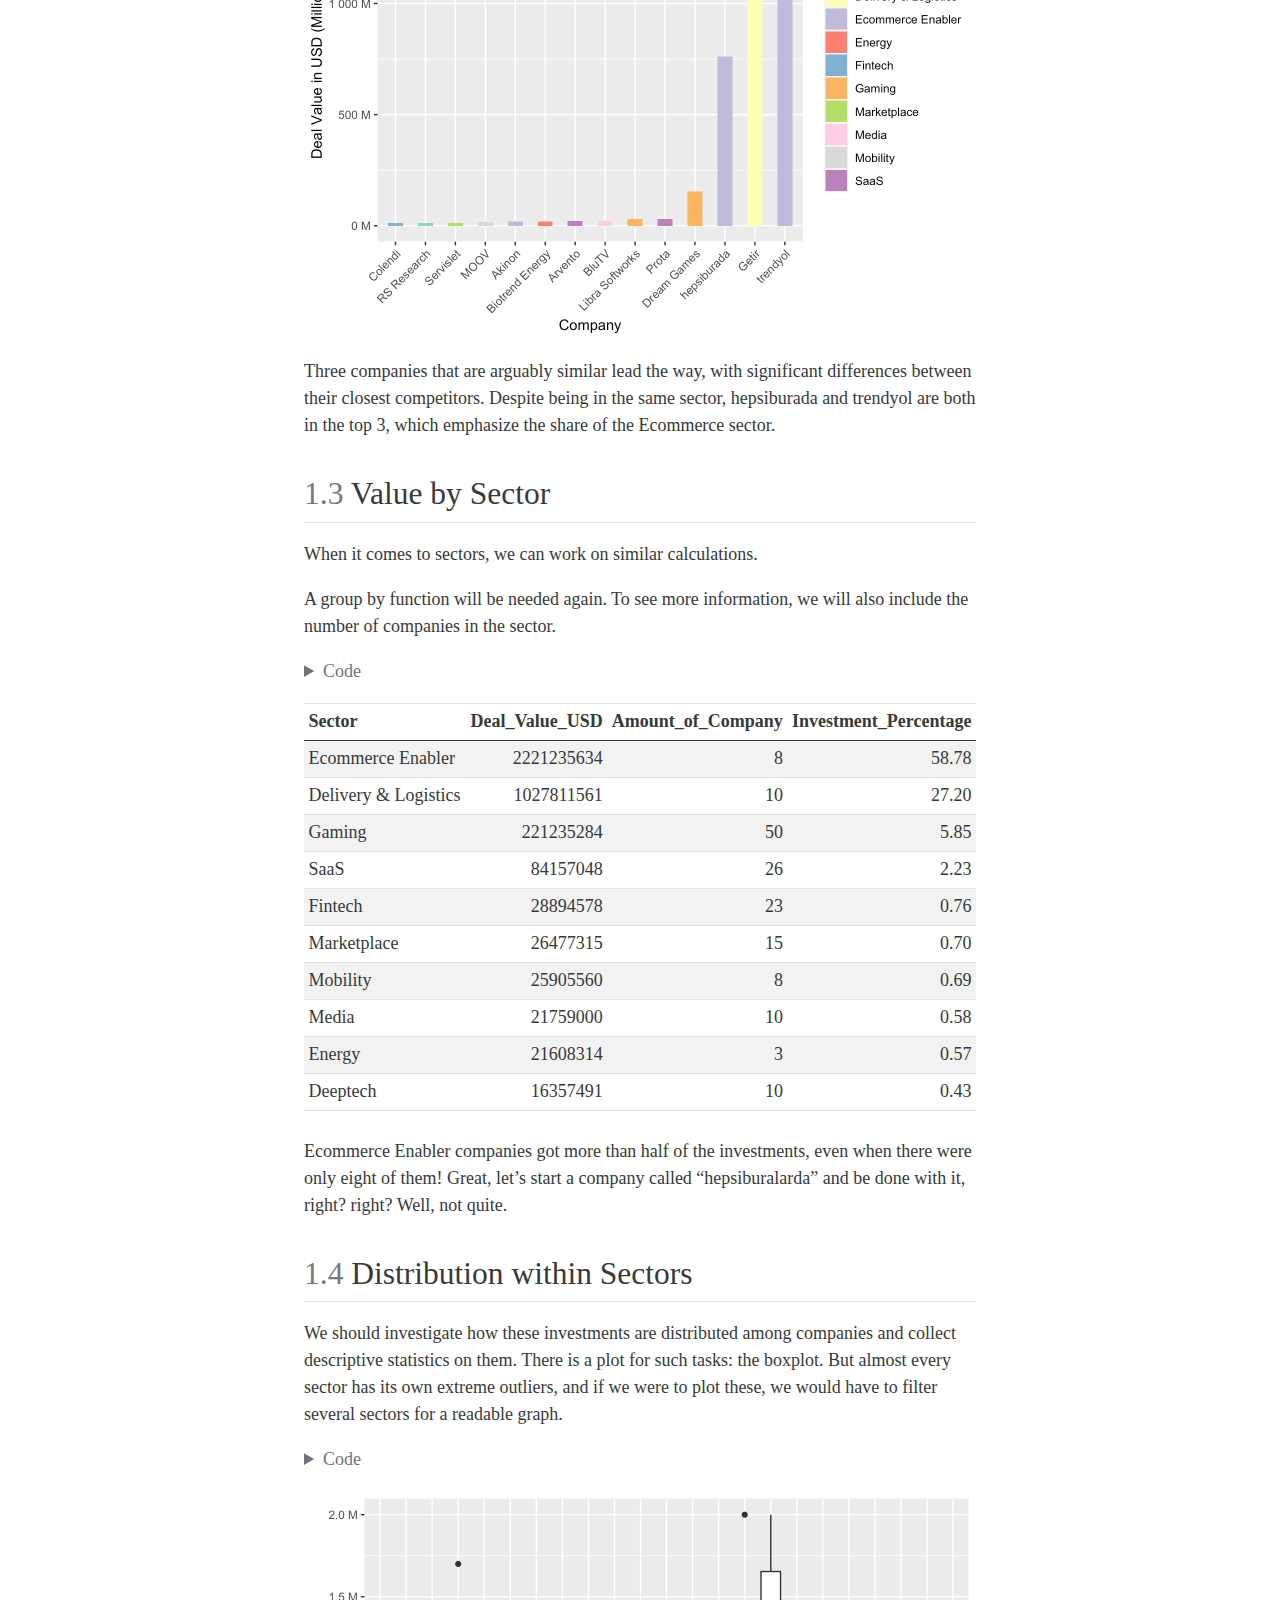
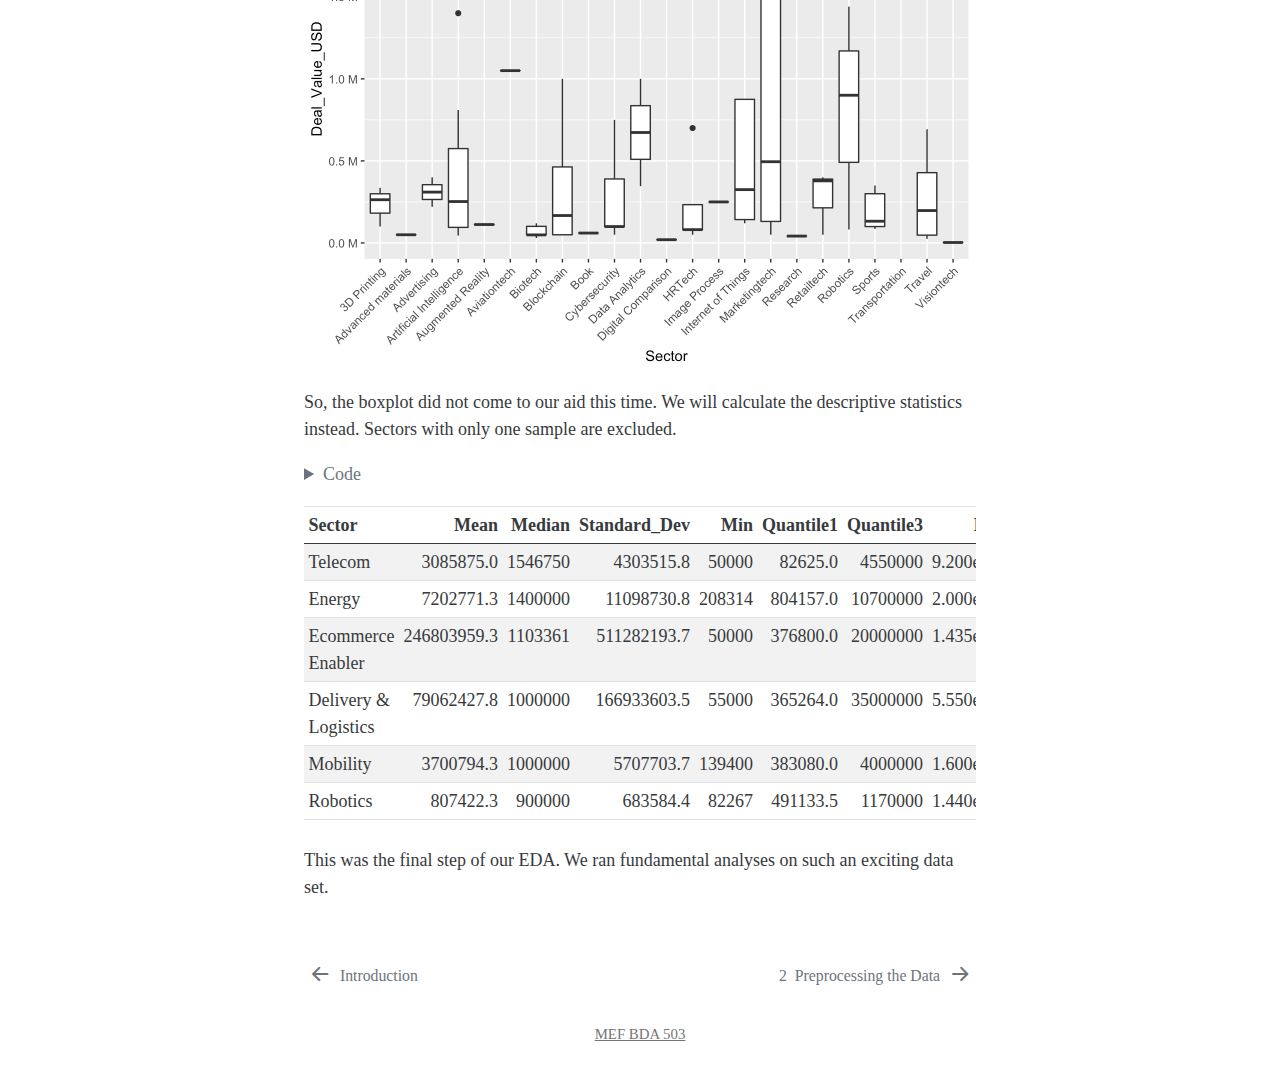
==== commit 52c08770: "." ====
--- a/docs/assignment1.html
+++ b/docs/assignment1.html
@@ -6,7 +6,7 @@
 
 <meta name="viewport" content="width=device-width, initial-scale=1.0, user-scalable=yes">
 
-<meta name="dcterms.date" content="2023-01-04">
+<meta name="dcterms.date" content="2023-01-09">
 
 <title>Ramble On’s Progress Journal - 1&nbsp; Turkish Startups in 2021</title>
 <style>
@@ -238,7 +238,7 @@
     <div>
     <div class="quarto-title-meta-heading">Published</div>
     <div class="quarto-title-meta-contents">
-      <p class="date">January 4, 2023</p>
+      <p class="date">January 9, 2023</p>
     </div>
   </div>
     
